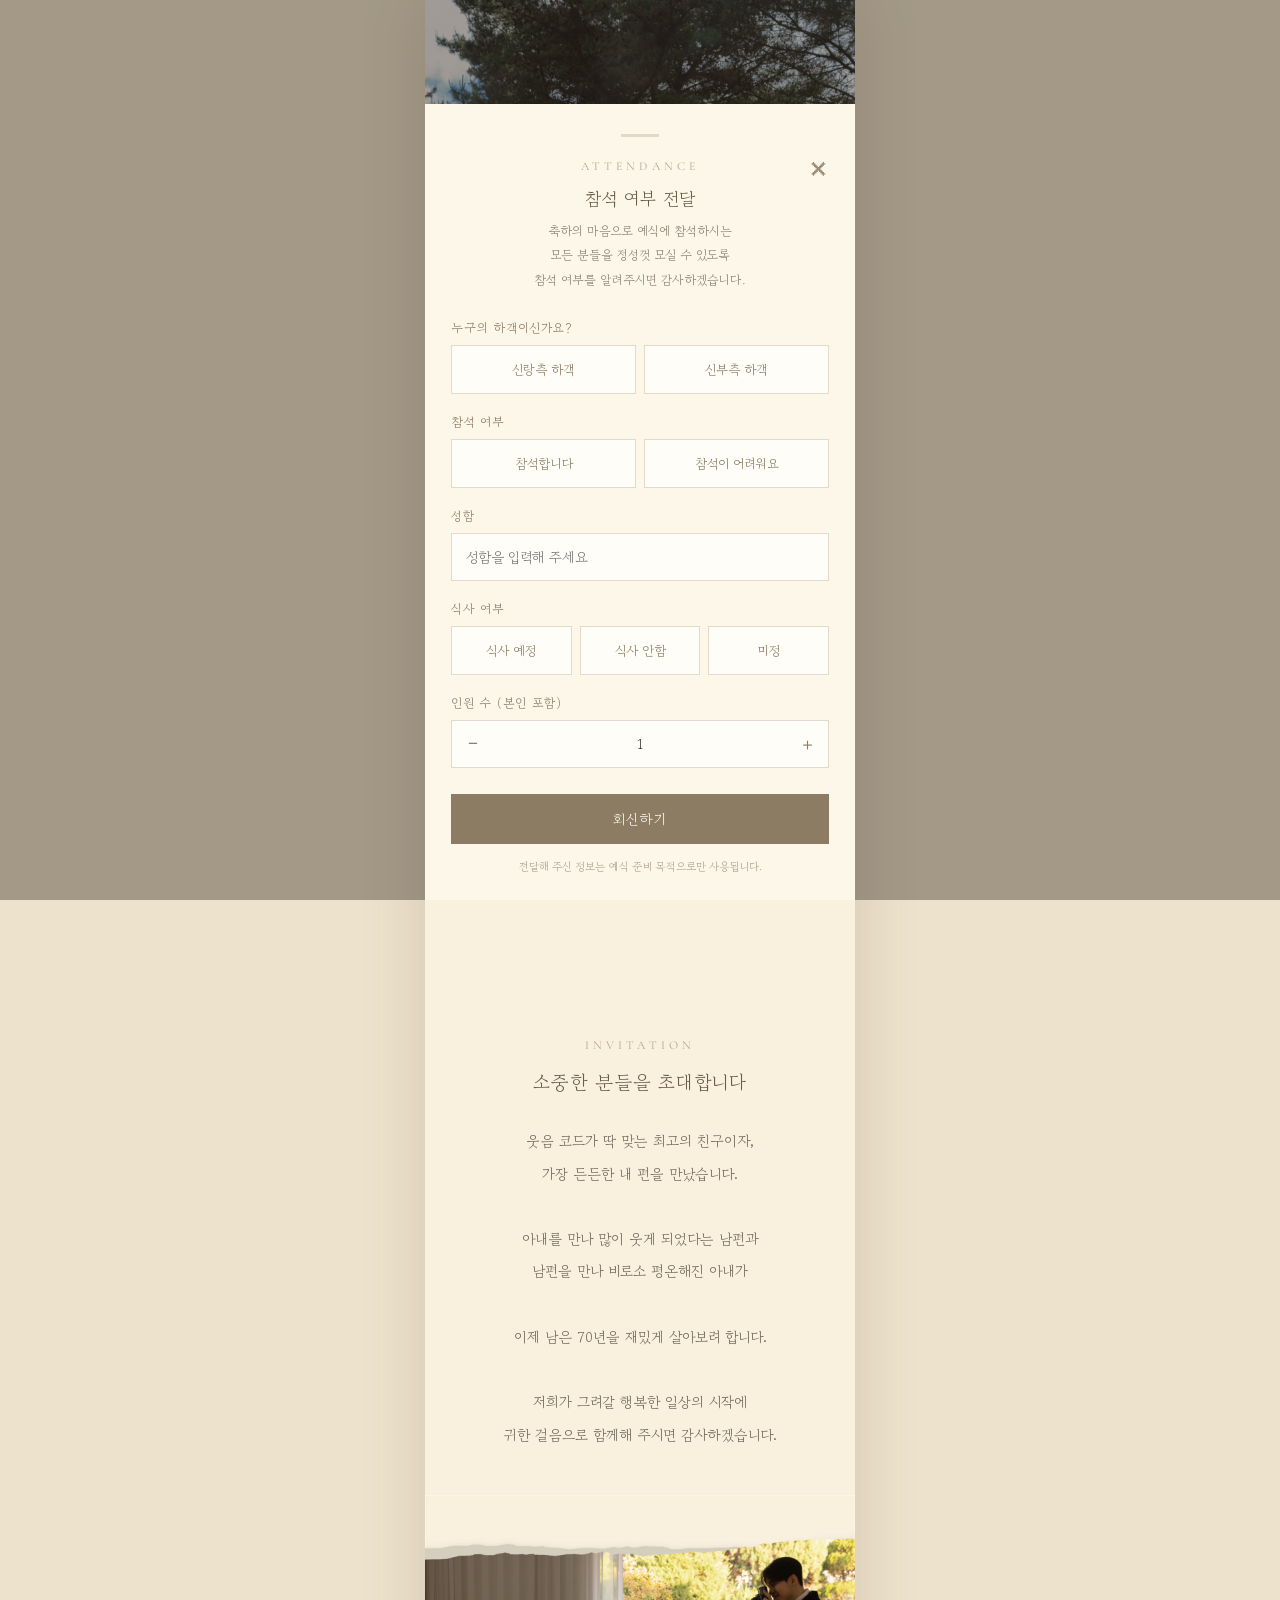
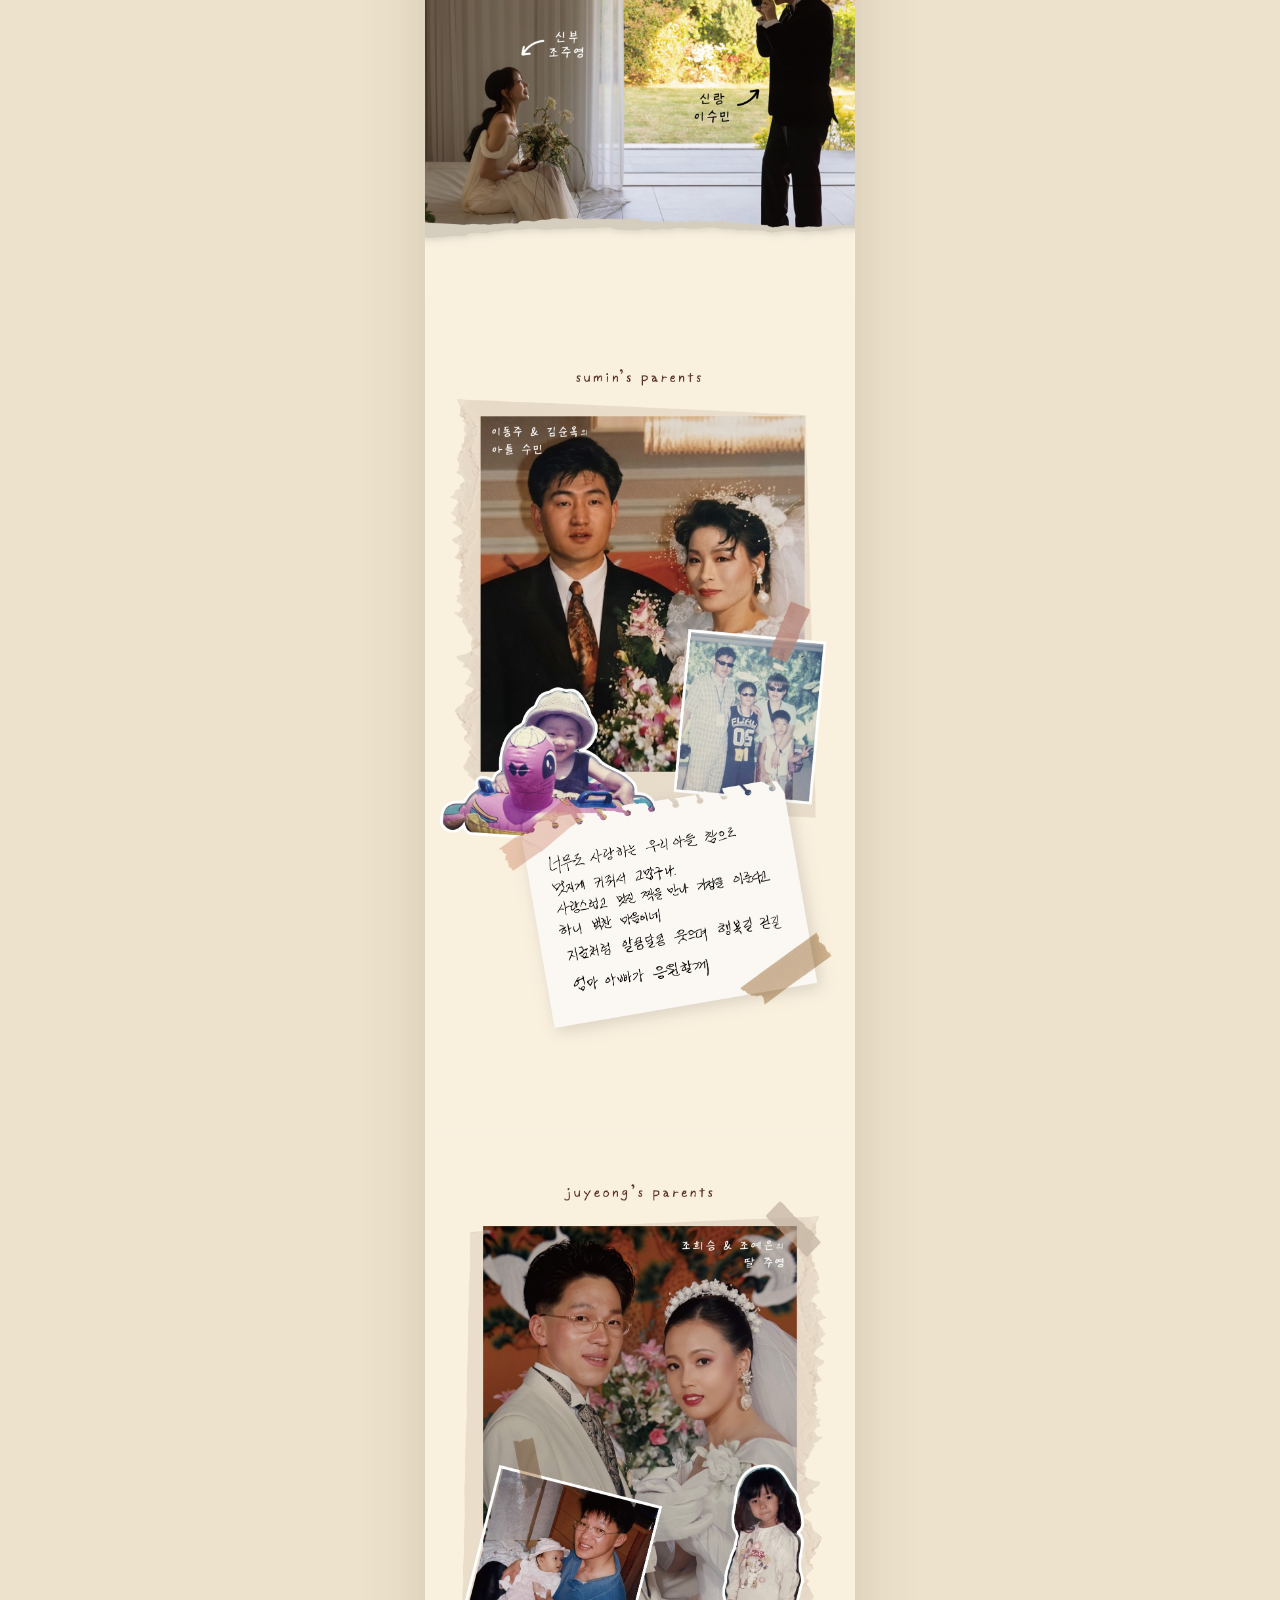
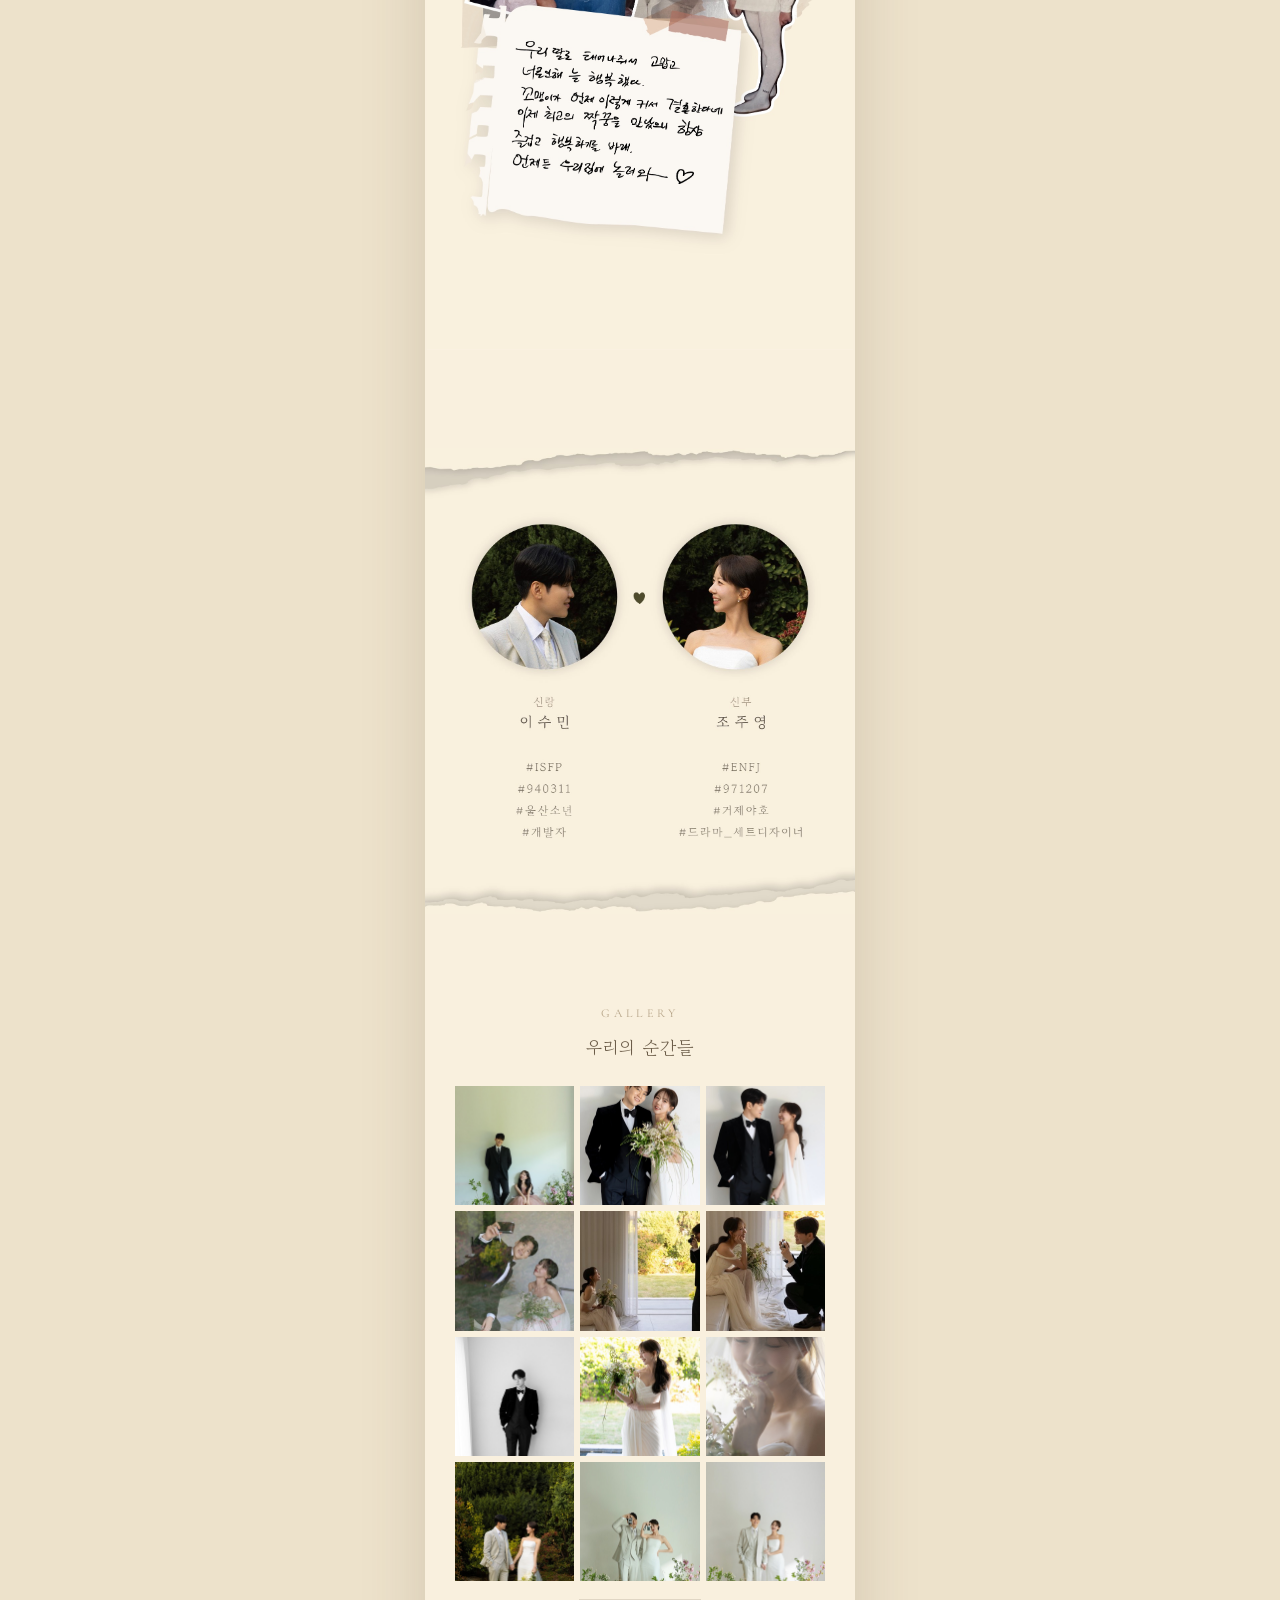
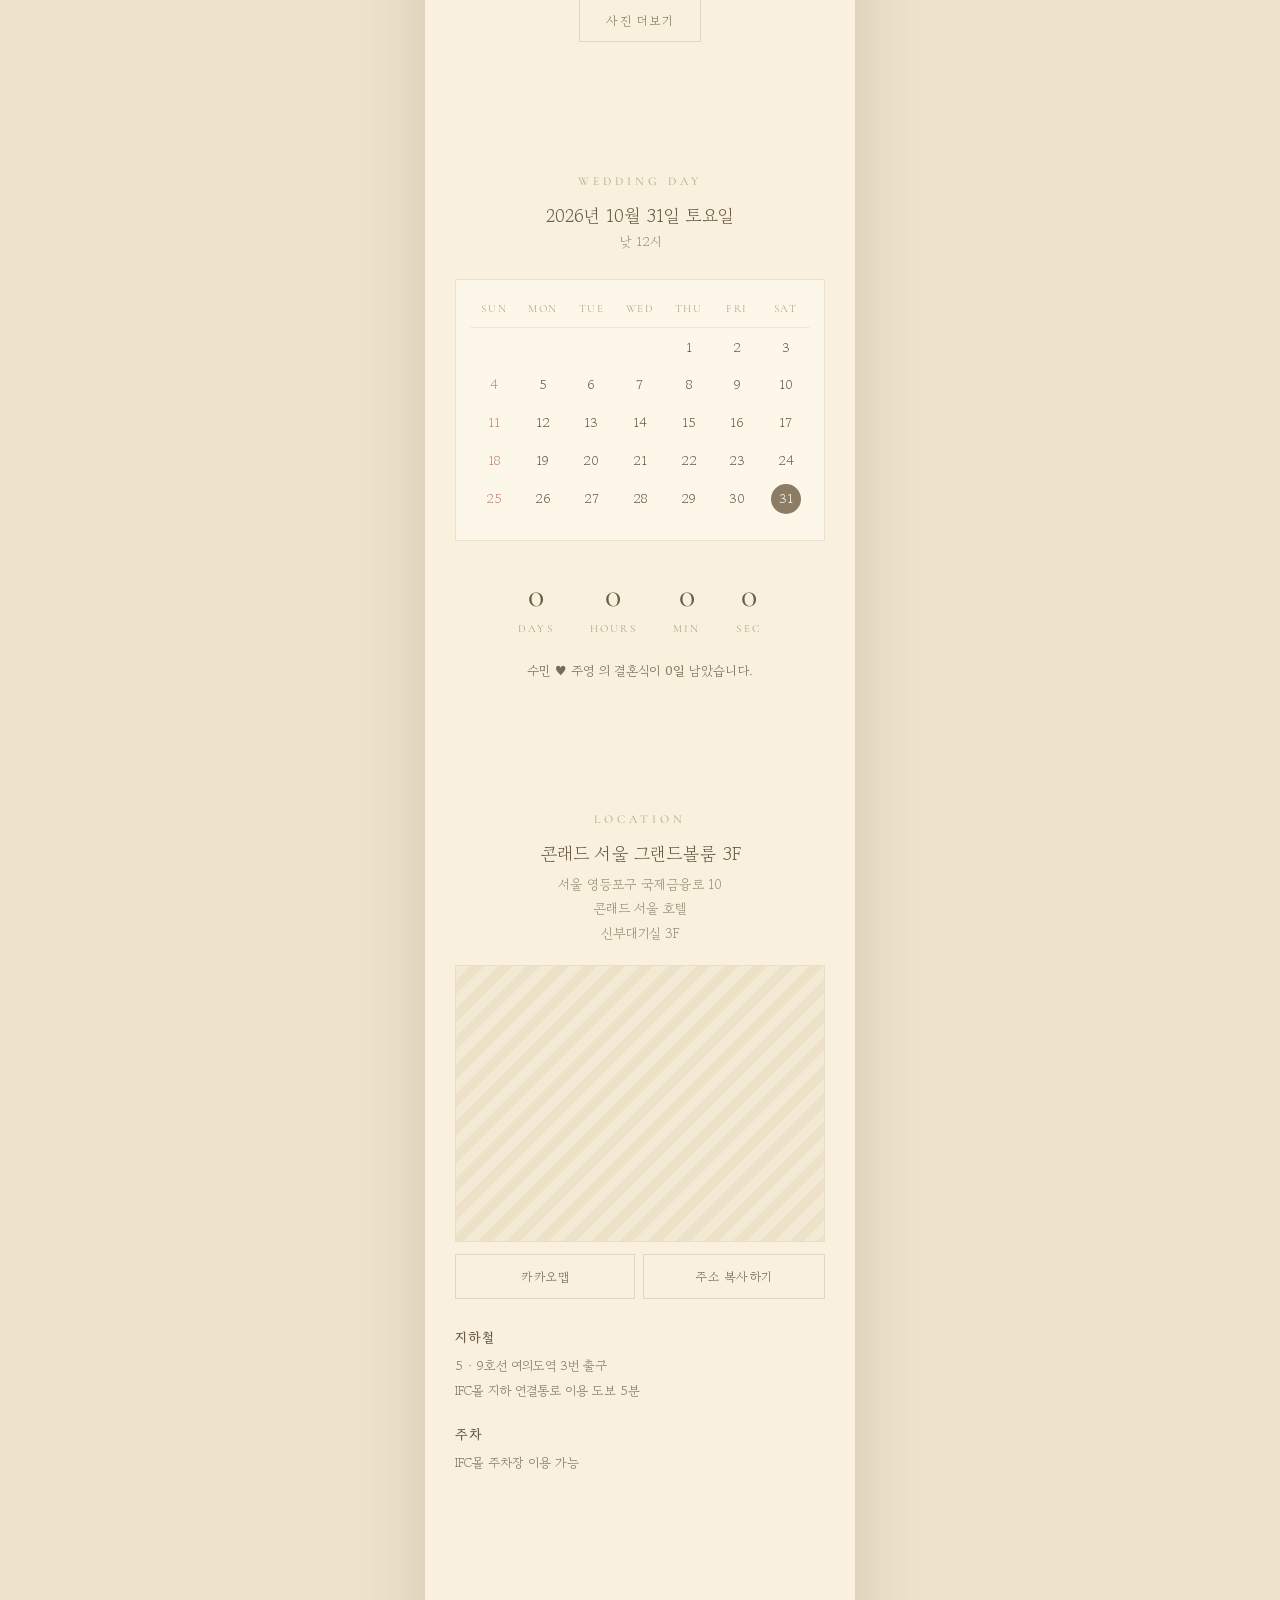
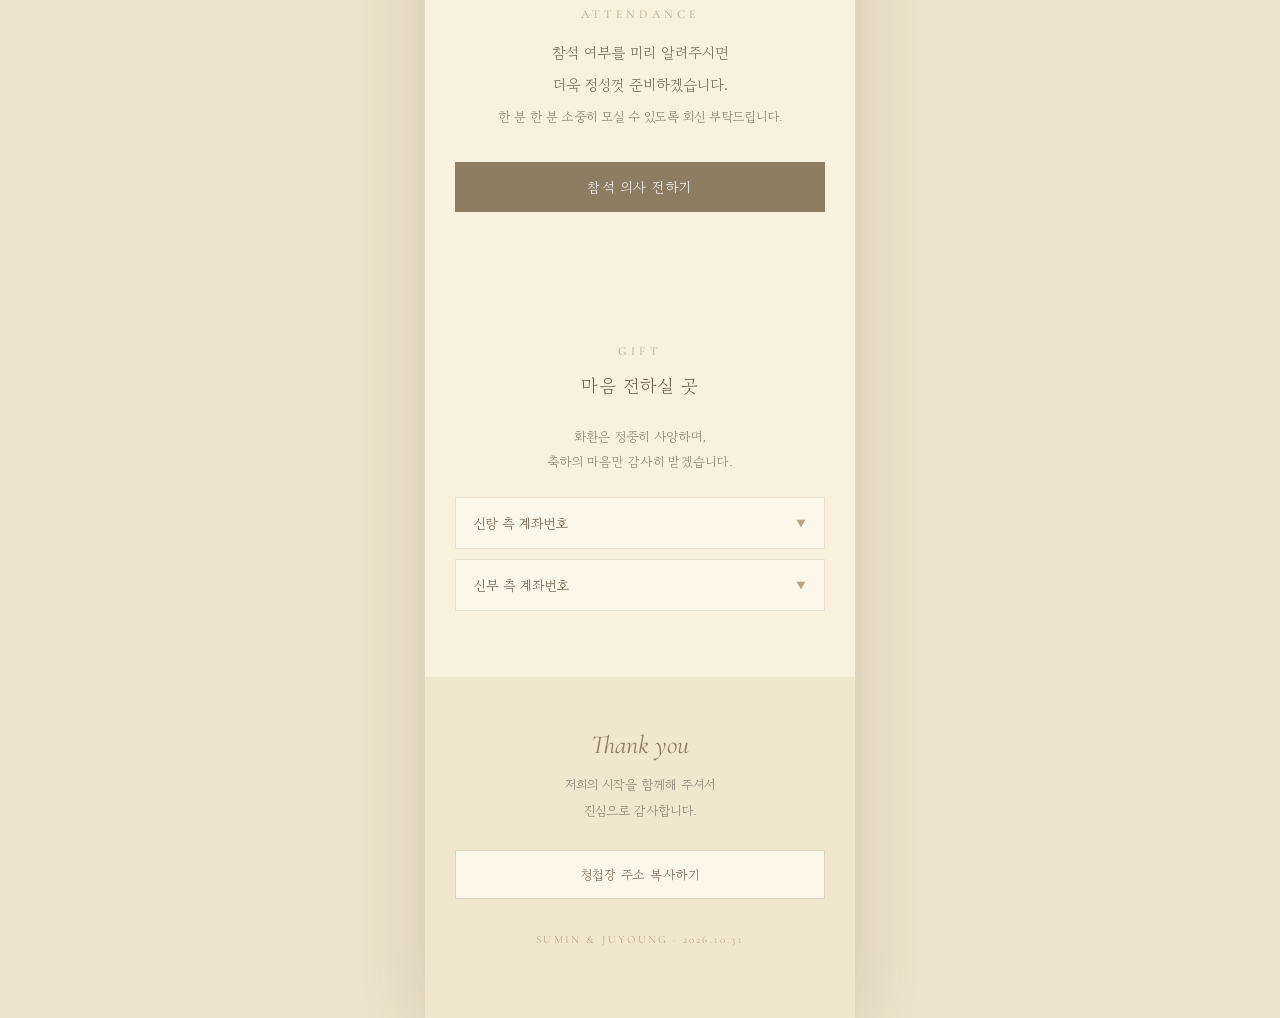
==== index.html @ d3f2e4cb "화환 사양 안내 추가 '마음 전하실 곳' 제목과 계좌 목록 사이에 배치. 축하를 어떻게 전할지 고민하는 지점에서 읽혀야 거절이 아니라 안내로 읽히고, 계좌를 보기 전에 눈에 들어온" ====
<!DOCTYPE html>
<html lang="ko">
<head>
<meta charset="UTF-8">
<meta name="viewport" content="width=device-width, initial-scale=1.0, maximum-scale=1.0, user-scalable=no">
<title>이수민 ♥ 조주영, 결혼합니다</title>

<!-- 카톡/SNS 공유 미리보기 (OG 태그) -->
<meta property="og:title" content="이수민 ♥ 조주영, 결혼합니다">
<meta property="og:description" content="2026년 10월 31일 토요일 낮 12시 · 콘래드 서울">
<meta property="og:image" content="https://sumniy.github.io/mobile-wedding-invitation/images/cover.jpg">
<meta property="og:url" content="https://sumniy.github.io/mobile-wedding-invitation/">
<meta property="og:type" content="website">

<link rel="preconnect" href="https://fonts.googleapis.com">
<link rel="preconnect" href="https://fonts.gstatic.com" crossorigin>
<link href="https://fonts.googleapis.com/css2?family=Gowun+Batang:wght@400;700&family=Cormorant+Garamond:ital,wght@0,300;0,400;1,300;1,400&family=Noto+Sans+KR:wght@300;400;500&display=swap" rel="stylesheet">

<style>
/* ============================================================
   웜 샌드 · 미니멀 세리프 톤 (디자인 시안 기준)
   ============================================================ */
:root {
  /* 배경 크림톤 — 첨부 이미지(#F9F0DE)와 동일 계열 */
  --page-bg: #EDE2CB;
  --bg: #F9F0DE;
  --bg-soft: #FDF7EA;
  --bg-deep: #F1E6CE;
  --text: #4A4139;
  --heading: #6B5C48;
  --body: #71675A;
  --muted: #9B8E79;
  --muted-2: #8C8172;
  --gold: #B6A488;
  --primary: #8C7C64;
  --primary-hover: #7A6C58;
  --on-primary: #FBF8F2;
  --btn-border: #E0D6C4;
  --input-border: #E4DACA;
  --box-border: #EAE1D1;
  --line: #E2D8C7;
  --line-soft: #EFE7D9;
  --divider: #DCD1BE;
  --sun: #C08A7A;
  --batang: 'Gowun Batang', serif;
  --latin: 'Cormorant Garamond', serif;
  --sans: 'Noto Sans KR', 'Apple SD Gothic Neo', sans-serif;
}
* { box-sizing: border-box; margin: 0; padding: 0; -webkit-tap-highlight-color: transparent; }
html { scroll-behavior: smooth; }
body {
  font-family: var(--batang);
  font-weight: 400;
  color: var(--text);
  background: var(--page-bg);
  -webkit-font-smoothing: antialiased;
  touch-action: manipulation; /* 더블탭 확대 방지 (탭 반응도 빨라짐) */
}
.wrap {
  max-width: 430px;
  margin: 0 auto;
  background: var(--bg);
  box-shadow: 0 0 60px rgba(90,74,54,.18);
  overflow-x: hidden;
}
.serif { font-family: var(--batang); }

/* 정보성 섹션 */
section { padding: 66px 30px; }
.sec-label {
  text-align: center; font-family: var(--latin);
  font-size: 12px; font-weight: 400; letter-spacing: .34em;
  color: var(--gold); text-transform: uppercase;
}
.sec-title {
  text-align: center; font-family: var(--batang);
  font-size: 18px; font-weight: 400; letter-spacing: .04em;
  color: var(--heading); margin: 14px 0 26px;
}

/* 이야기 흐름 구간 — 제목 없이 이어지는 부분 */
.story { padding: 0 30px; }
.story .block { padding: 52px 0; }
.divider { width: 44px; height: 1px; margin: 0 auto; background: var(--divider); }
.caption {
  text-align: center; font-size: 18px; color: var(--heading);
  letter-spacing: .04em; margin: 14px 0 26px;
}

/* 스크롤 페이드인 —
   기본은 '보이는 상태'로 두고, 화면 밖 요소만 JS가 .armed 로 숨긴다.
   이렇게 해야 스크립트 실행 전 첫 페인트에서 깜빡임(빈 화면 → 툭 등장)이 없다. */
.fade { transition: opacity .8s ease, transform .8s ease; }
/* 숨길 때는 전환 없이 즉시(안 그러면 1 → 0 으로 사라지는 게 보임), 나타날 때만 페이드 */
.fade.armed:not(.show) { opacity: 0; transform: translateY(14px); transition: none; }

/* 이미지 플레이스홀더 — 실제 사진으로 교체 시 <img>로 바꾸면 됨 */
.ph {
  background: repeating-linear-gradient(135deg, #F3EAD6 0 10px, #EDE1C7 10px 20px);
  border: 1px solid var(--line);
  display: flex; align-items: center; justify-content: center;
  color: var(--muted); font-family: ui-monospace, monospace;
  font-size: 11px; letter-spacing: .06em; width: 100%;
}

/* 공용 버튼 */
.btn {
  font-family: var(--batang); cursor: pointer; letter-spacing: .04em;
  border: 1px solid var(--btn-border); background: var(--bg-soft); color: #7A6C58;
  font-size: 12.5px; padding: 12px 0;
}
.btn:hover { background: #F1EADD; }
.btn-primary {
  font-family: var(--batang); cursor: pointer; letter-spacing: .08em;
  border: 0; background: var(--primary); color: var(--on-primary);
  font-size: 14px; padding: 15px 0;
}
.btn-primary:hover { background: var(--primary-hover); }

/* ── 커버 (표지 이미지) ─────────────── */
/* 첫 화면에는 표지만 보이도록 뷰포트 높이에 맞춤.
   이미지는 상단 고정·원본 비율 유지, 남는 아래 공간은 동일한 크림 배경이 채움 */
.cover {
  position: relative;
  padding: 0; font-size: 0; overflow: hidden;
  height: 100vh; height: 100svh;
  background: var(--bg);
}
.cover .cover-img { width: 100%; height: auto; }
/* 표지 전용 꽃잎 흩날림 캔버스 */
#petal-canvas {
  position: absolute; inset: 0;
  width: 100%; height: 100%;
  pointer-events: none;
}

/* ── Save the Date ─────────────────── */
/* 커버(100svh) 하단의 빈 크림 영역까지 끌어올려 찢김 라인 바로 아래에 배치.
   1.53 ≈ 표지 이미지에서 찢김 하단의 세로 위치(폭 대비 비율).
   position+z-index: 커버(positioned)와 겹치므로 위에 그려지도록 */
.std {
  position: relative; z-index: 1;
  text-align: center;
  margin-top: min(0px, calc(1.53 * min(100vw, 430px) + 2px - 100vh));
  margin-top: min(0px, calc(1.53 * min(100vw, 430px) + 2px - 100svh));
}
.std .std-date { margin: 14px 0 4px; font-size: 18px; color: var(--heading); }
.std .std-time { font-size: 13px; color: var(--muted); }
.std .std-detail { margin-top: 22px; font-size: 13.5px; line-height: 2; color: var(--muted-2); }

/* ── 초대 인사말 ─────────────────────── */
.invite { text-align: center; }
.invite-title {
  text-align: center; font-family: var(--batang);
  font-size: 19px; font-weight: 400; letter-spacing: .04em;
  color: var(--heading); margin: 16px 0 30px;
}
.invite-msg { font-size: 14.5px; line-height: 2.25; color: var(--body); text-wrap: pretty; }
/* 초대글과 부모님 편지 사이 신랑·신부 소개 사진 (찢긴 가장자리가 이미지에 포함, 풀블리드) */
.invite-photo { display: block; width: calc(100% + 60px); margin: 44px -30px 0; height: auto; }
/* 본문 폭보다 15% 크게 (양쪽 여백으로 살짝 확장, wrap 밖으로는 안 나감) */
.parents-img { display: block; width: 115%; max-width: none; margin-left: -7.5%; height: auto; }
.invite-photo + .parents-img { margin-top: 44px; }
.parents-img + .parents-img { margin-top: 24px; }

/* ── 신랑 & 신부 소개 ─────────────────
   디자인 시안 이미지 한 장(찢긴 종이 밴드·프로필 사진·이름·태그 포함)을
   풀블리드로 사용. 이미지 배경이 --bg(#F9F0DE)와 동일해 경계 없이 이어짐 */
.profile-band { display: block; width: calc(100% + 60px); margin: 46px -30px 40px; height: auto; }

/* ── 갤러리 ────────────────────────── */
.gallery-block { text-align: center; }
.gallery-grid { display: grid; grid-template-columns: repeat(3, 1fr); gap: 6px; }
.gallery-grid .ph { aspect-ratio: 1; cursor: pointer; font-size: 10px; }
.gallery-grid img {
  display: block; width: 100%; aspect-ratio: 1;
  object-fit: cover; cursor: pointer;
  object-position: center 22%; /* 세로 사진에서 얼굴이 있는 상단 위주로 크롭 */
}
.gallery-grid .hidden-item { display: none; }
.gallery-grid.expanded .hidden-item { display: block; }
.more-btn {
  margin-top: 18px; padding: 11px 26px;
  font-family: var(--batang); font-size: 12.5px; letter-spacing: .1em; color: #8C7C64;
  background: transparent; border: 1px solid var(--btn-border); cursor: pointer;
}
.more-btn:hover { background: #F1EADD; }

/* 라이트박스 */
#lightbox {
  display: none; position: fixed; inset: 0; z-index: 100;
  background: rgba(60,50,38,.94);
  align-items: center; justify-content: center;
  touch-action: none; /* 스와이프 중 배경 페이지 스크롤 방지 */
}
#lightbox.open { display: flex; }
#lightbox img { width: 100%; height: auto; max-height: 90vh; object-fit: contain; }
#lightbox .lb-close {
  position: absolute; top: 20px; right: 24px;
  color: #F6F1E8; font-size: 26px; background: none; border: none; cursor: pointer;
}
#lightbox .lb-nav {
  position: absolute; top: 50%; transform: translateY(-50%);
  background: none; border: none; cursor: pointer;
  color: #F6F1E8; font-size: 36px; line-height: 1;
  padding: 18px 12px; opacity: .85;
}
#lightbox .lb-prev { left: 2px; }
#lightbox .lb-next { right: 2px; }
#lightbox .lb-counter {
  position: absolute; bottom: 30px; left: 50%; transform: translateX(-50%);
  color: #F6F1E8; font-family: var(--latin); font-size: 14px; letter-spacing: .18em;
}

/* ── 캘린더 / D-day ────────────────── */
.calendar { text-align: center; }
.calendar .cal-date { margin: 14px 0 4px; font-size: 18px; color: var(--heading); }
.calendar .cal-time { font-size: 13px; color: var(--muted); }
.cal-box {
  margin-top: 28px; padding: 22px 14px;
  border: 1px solid var(--box-border); background: var(--bg-soft);
}
.cal-box table {
  width: 100%; border-collapse: collapse; table-layout: fixed; text-align: center;
}
.cal-box th {
  font-family: var(--latin); font-size: 11px; font-weight: 400;
  letter-spacing: .14em; color: var(--gold); padding-bottom: 12px;
  border-bottom: 1px solid var(--line-soft);
}
.cal-box td { font-size: 13px; height: 38px; vertical-align: middle; color: var(--heading); }
.cal-box td.sun { color: var(--sun); }
.cal-box tr:first-child td { padding-top: 10px; }
.cal-box td.dday span {
  display: inline-flex; align-items: center; justify-content: center;
  width: 30px; height: 30px; border-radius: 50%;
  background: var(--primary); color: var(--on-primary);
}
.countdown { display: flex; justify-content: center; gap: 36px; margin-top: 34px; }
.countdown .unit { text-align: center; }
.countdown .num { font-family: var(--latin); font-size: 34px; font-weight: 400; color: var(--heading); }
.countdown .lab {
  font-family: var(--latin); font-size: 11px; letter-spacing: .2em;
  color: var(--gold); margin-top: 6px;
}
.dday-msg { text-align: center; font-size: 13px; color: #7A6C58; letter-spacing: .02em; margin-top: 26px; }
.dday-msg b { color: var(--primary); font-weight: 700; }

/* ── 오시는 길 ─────────────────────── */
.location { text-align: center; }
.location .venue-name { margin: 14px 0 6px; font-size: 18px; color: var(--heading); }
.location .venue-addr { font-size: 13.5px; color: var(--muted); line-height: 1.8; }
#map {
  margin-top: 20px; width: 100%; aspect-ratio: 4/3;
  border: 1px solid #E7DECE; overflow: hidden;
  background: repeating-linear-gradient(135deg, #F3EAD6 0 10px, #EDE1C7 10px 20px);
}
.map-fallback {
  width: 100%; height: 100%;
  display: flex; align-items: center; justify-content: center;
  font-family: ui-monospace, monospace; font-size: 11px; color: var(--muted);
}
.map-links { display: flex; gap: 8px; margin-top: 12px; }
.map-links a { flex: 1; text-decoration: none; }
.map-links > button { flex: 1; }
.map-links .btn { width: 100%; display: block; background: var(--bg); }
.transport { margin-top: 28px; text-align: left; display: flex; flex-direction: column; gap: 20px; }
.transport .t-item h4 { font-size: 13.5px; font-weight: 700; color: var(--heading); letter-spacing: .06em; }
.transport .t-item p { margin-top: 7px; font-size: 13px; line-height: 1.9; color: #84796A; }

/* ── 참석 여부 (버튼 → 모달) ──────────── */
.attend { text-align: center; }
.attend .msg { font-size: 15px; line-height: 2.1; color: var(--body); margin: 16px 0 30px; }
.attend .msg .sub { font-size: 13px; color: var(--muted-2); }
.attend-open-btn { width: 100%; }

/* 참석 여부 모달 (바텀 시트) */
#attend-modal {
  display: none; position: fixed; inset: 0; z-index: 150;
  justify-content: center;
}
#attend-modal.open { display: flex; }
#attend-modal .veil {
  position: absolute; inset: 0; background: rgba(60,50,38,.42);
  animation: veil .25s ease both;
}
@keyframes veil { from { opacity: 0; } to { opacity: 1; } }
.modal-sheet {
  position: absolute; bottom: 0; width: 100%; max-width: 430px;
  max-height: 92vh; overflow-y: auto;
  background: var(--bg-soft);
  padding: 30px 26px calc(26px + env(safe-area-inset-bottom));
  animation: sheetUp .34s cubic-bezier(.22,.9,.3,1) both;
}
@keyframes sheetUp { from { transform: translateY(100%); } to { transform: none; } }
.sheet-handle { width: 38px; height: 3px; background: var(--line); margin: 0 auto 22px; }
.modal-head { position: relative; text-align: center; }
.modal-head .rsvp-label {
  font-family: var(--latin); font-size: 12px; letter-spacing: .34em; color: var(--gold);
}
.modal-head h3 {
  margin: 12px 0 8px; font-family: var(--batang);
  font-size: 18px; font-weight: 400; color: var(--heading);
}
.modal-close {
  position: absolute; top: -6px; right: -6px;
  background: none; border: none; font-size: 20px; color: var(--muted); cursor: pointer; padding: 6px;
}
.modal-sub { font-size: 12.5px; color: var(--muted-2); line-height: 1.95; text-align: center; margin-bottom: 26px; }

.field { margin-bottom: 18px; }
.field > label, .field > .f-label {
  display: block; font-size: 12.5px; color: #8C7C64;
  letter-spacing: .06em; margin-bottom: 8px;
}
input[type="text"], input[type="number"] {
  width: 100%; padding: 13px 14px; font-size: 14px;
  border: 1px solid var(--input-border); background: #FFFDF8;
  color: var(--text); outline: none; font-family: var(--batang); border-radius: 0;
}
input:focus { border-color: var(--primary); }
.options { display: flex; gap: 8px; }
.options input[type="radio"] { display: none; }
.options label {
  flex: 1; text-align: center; padding: 14px 0; font-size: 13px;
  border: 1px solid var(--input-border); background: #FFFDF8; color: #8C7C64;
  cursor: pointer; transition: all .15s;
}
.options input[type="radio"]:checked + label {
  border-color: var(--primary); background: var(--primary); color: var(--on-primary);
}
.stepper { display: flex; align-items: center; border: 1px solid var(--input-border); background: #FFFDF8; }
.stepper button {
  width: 42px; height: 46px; border: 0; background: transparent;
  color: #8C7C64; font-size: 17px; cursor: pointer;
}
.stepper input {
  flex: 1; text-align: center; border: 0; background: transparent; padding: 0;
  -moz-appearance: textfield; appearance: textfield;
}
.stepper input::-webkit-outer-spin-button, .stepper input::-webkit-inner-spin-button {
  -webkit-appearance: none; margin: 0;
}
#rsvp-submit { width: 100%; margin-top: 8px; }
#rsvp-submit:disabled { opacity: .7; }
.spinner {
  display: inline-block; width: 14px; height: 14px;
  border: 2px solid rgba(251,248,242,.35); border-top-color: #FBF8F2;
  border-radius: 50%; vertical-align: -2px; margin-right: 8px;
  animation: spin .7s linear infinite;
}
@keyframes spin { to { transform: rotate(360deg); } }
.rsvp-privacy { margin-top: 14px; text-align: center; font-size: 11px; color: #B0A491; }
#rsvp-done { display: none; text-align: center; padding: 24px 0 10px; }
#rsvp-done .thanks { font-family: var(--latin); font-size: 28px; font-style: italic; color: #8C7C64; }
#rsvp-done p { margin-top: 14px; font-size: 14px; line-height: 2; color: var(--body); }
#rsvp-done .btn-primary { width: 100%; margin-top: 26px; }

/* ── 마음 전하실 곳 ────────────────── */
.accounts { text-align: center; }
/* 화환 사양 안내 — 계좌 목록보다 시선이 덜 가도록 톤을 낮춘 안내체 */
.gift-note {
  margin-top: 22px; font-size: 13px; line-height: 1.95;
  letter-spacing: .02em; color: var(--muted-2);
}
.acc-list { margin-top: 22px; display: flex; flex-direction: column; gap: 10px; }
.acc-group { border: 1px solid var(--box-border); background: var(--bg-soft); }
.accounts summary {
  padding: 15px 18px; font-size: 13.5px; color: var(--heading); cursor: pointer; list-style: none;
  display: flex; justify-content: space-between; align-items: center;
}
.accounts summary::-webkit-details-marker { display: none; }
.accounts summary::after { content: '▼'; color: var(--gold); font-size: 11px; }
.accounts details[open] summary::after { content: '▲'; }
.acc-rows { padding: 0 18px 16px; display: flex; flex-direction: column; gap: 12px; }
.acc-row {
  display: flex; justify-content: space-between; align-items: center; gap: 10px;
  border-top: 1px solid #F0E9DB; padding-top: 12px;
}
.acc-row .info { text-align: left; }
.acc-row .info .who { font-size: 11.5px; color: #A2957F; letter-spacing: .04em; }
.acc-row .info .num { margin-top: 3px; font-size: 13px; color: var(--heading); }
/* 계좌번호 대신 안내 문구가 오는 행 — 번호와 헷갈리지 않게 톤을 낮춤 */
.acc-row .info .num.note { font-size: 12.5px; color: var(--muted-2); }
.acc-row button {
  flex: none; padding: 7px 12px; font-size: 11.5px; color: #8C7C64; font-family: var(--batang);
  background: var(--bg); border: 1px solid var(--btn-border); cursor: pointer;
}

/* ── 푸터 ─────────────────────────── */
footer { padding: 52px 30px 72px; text-align: center; background: var(--bg-deep); }
footer .thanks-script { font-family: var(--latin); font-size: 26px; font-style: italic; color: #8C7C64; }
footer .thanks-msg { margin-top: 12px; font-size: 13px; line-height: 2; color: var(--muted-2); }
.share-btns { margin-top: 26px; display: flex; flex-direction: column; gap: 8px; }
.share-btns button {
  padding: 14px 0; font-family: var(--batang); font-size: 13px; letter-spacing: .04em;
  cursor: pointer;
}
.share-btns .link-share { border: 1px solid var(--divider); background: var(--bg-soft); color: #7A6C58; }
footer .foot-sign {
  margin-top: 34px; font-family: var(--latin); font-size: 11px;
  letter-spacing: .2em; color: var(--gold);
}

/* 토스트 */
#toast {
  position: fixed; bottom: 40px; left: 50%; transform: translateX(-50%) translateY(14px);
  background: rgba(74,65,57,.92); color: #F6F1E8;
  font-size: 12.5px; letter-spacing: .04em;
  padding: 11px 20px;
  opacity: 0; transition: all .25s; pointer-events: none; z-index: 200;
}
#toast.on { opacity: 1; transform: translateX(-50%); }
</style>
</head>
<body>
<div class="wrap">

  <!-- ═══ 커버 (표지 이미지) ═══ -->
  <section class="cover">
    <img class="cover-img" src="images/cover.jpg" alt="YOU'RE INVITED TO Our wedding — 2026.10.31 SAT 12:00 PM · CONRAD SEOUL, GRAND BALLROOM">
    <canvas id="petal-canvas" aria-hidden="true"></canvas>
  </section>

  <!-- ═══ Save the Date ═══ -->
  <section class="std">
    <!-- data-reveal="scroll": 첫 화면(커버)에 걸쳐 있어, 위치와 무관하게 스크롤 시작 시 노출 -->
    <div class="fade" data-reveal="scroll">
      <p class="sec-label">Save the Date</p>
      <p class="std-date">2026년 10월 31일 토요일</p>
      <p class="std-time">낮 12시</p>
      <div class="std-detail">
        콘래드 서울 그랜드볼룸 3F<br>
        신부대기실 3F<br>
        (서울 영등포구 국제금융로 10 콘래드 서울 호텔)
      </div>
    </div>
  </section>

  <!-- ═══════════════════════════════════════════
       이야기 흐름 구간 — 인사말부터 편지까지
       제목 없이 얇은 디바이더로만 이어집니다
       ═══════════════════════════════════════════ -->
  <div class="story">

    <!-- 초대 인사말 -->
    <div class="block invite fade" style="padding-top: 66px;">
      <p class="sec-label">Invitation</p>
      <h2 class="invite-title">소중한 분들을 초대합니다</h2>
      <p class="invite-msg">
        웃음 코드가 딱 맞는 최고의 친구이자,<br>
        가장 든든한 내 편을 만났습니다.<br><br>
        아내를 만나 많이 웃게 되었다는 남편과<br>
        남편을 만나 비로소 평온해진 아내가<br><br>
        이제 남은 70년을 재밌게 살아보려 합니다.<br><br>
        저희가 그려갈 행복한 일상의 시작에<br>
        귀한 걸음으로 함께해 주시면 감사하겠습니다.
      </p>
      <img class="invite-photo" src="images/invite-photo.jpg" loading="lazy" alt="신랑 이수민이 신부 조주영의 사진을 찍어주는 모습">
      <img class="parents-img" src="images/parents-groom.jpg" loading="lazy" alt="이동주 · 김순옥의 아들 수민 — 신랑 부모님의 손글씨 편지">
      <img class="parents-img" src="images/parents-bride.jpg" loading="lazy" alt="조희승 · 조예은의 딸 주영 — 신부 부모님의 손글씨 편지">
    </div>

    <!-- 신랑 & 신부 소개 (디자인 시안 이미지 — 찢긴 종이 밴드 포함) -->
    <img class="profile-band fade" src="images/profile-band.jpg" loading="lazy"
         alt="신랑 이수민 — #ISFP #940311 #울산소년 #개발자 · 신부 조주영 — #ENFJ #971207 #거제야호 #드라마_세트디자이너">

    <!-- 갤러리 -->
    <div class="block gallery-block fade" style="padding-bottom: 66px;">
      <p class="sec-label">Gallery</p>
      <p class="caption">우리의 순간들</p>
      <div class="gallery-grid" id="gallery">
        <!-- 이 목록은 ./update-gallery.sh 가 images/full/ 폴더 기준으로 자동 생성합니다.
             사진 추가/삭제/순서 변경은 images/full/ 에서 파일을 관리한 뒤 스크립트를 실행하세요.
             (파일명 오름차순 정렬, 처음 12장 노출, 이후 '사진 더보기') -->
        <!-- GALLERY:START -->
        <img src="images/gallery-01.jpg" data-full="images/full/gallery-01.jpg" loading="lazy" alt="웨딩 사진 1" onclick="openLightbox(this)">
        <img src="images/gallery-02.jpg" data-full="images/full/gallery-02.jpg" loading="lazy" alt="웨딩 사진 2" onclick="openLightbox(this)">
        <img src="images/gallery-03.jpg" data-full="images/full/gallery-03.jpg" loading="lazy" alt="웨딩 사진 3" onclick="openLightbox(this)">
        <img src="images/gallery-04.jpg" data-full="images/full/gallery-04.jpg" loading="lazy" alt="웨딩 사진 4" onclick="openLightbox(this)">
        <img src="images/gallery-05.jpg" data-full="images/full/gallery-05.jpg" loading="lazy" alt="웨딩 사진 5" onclick="openLightbox(this)">
        <img src="images/gallery-06.jpg" data-full="images/full/gallery-06.jpg" loading="lazy" alt="웨딩 사진 6" onclick="openLightbox(this)">
        <img src="images/gallery-07.jpg" data-full="images/full/gallery-07.jpg" loading="lazy" alt="웨딩 사진 7" onclick="openLightbox(this)">
        <img src="images/gallery-08.jpg" data-full="images/full/gallery-08.jpg" loading="lazy" alt="웨딩 사진 8" onclick="openLightbox(this)">
        <img src="images/gallery-09.jpg" data-full="images/full/gallery-09.jpg" loading="lazy" alt="웨딩 사진 9" onclick="openLightbox(this)">
        <img src="images/gallery-10.jpg" data-full="images/full/gallery-10.jpg" loading="lazy" alt="웨딩 사진 10" onclick="openLightbox(this)">
        <img src="images/gallery-11.jpg" data-full="images/full/gallery-11.jpg" loading="lazy" alt="웨딩 사진 11" onclick="openLightbox(this)">
        <img src="images/gallery-12.jpg" data-full="images/full/gallery-12.jpg" loading="lazy" alt="웨딩 사진 12" onclick="openLightbox(this)">
        <img class="hidden-item" src="images/gallery-13.jpg" data-full="images/full/gallery-13.jpg" loading="lazy" alt="웨딩 사진 13" onclick="openLightbox(this)">
        <img class="hidden-item" src="images/gallery-14.jpg" data-full="images/full/gallery-14.jpg" loading="lazy" alt="웨딩 사진 14" onclick="openLightbox(this)">
        <img class="hidden-item" src="images/gallery-15.jpg" data-full="images/full/gallery-15.jpg" loading="lazy" alt="웨딩 사진 15" onclick="openLightbox(this)">
        <img class="hidden-item" src="images/gallery-16.jpg" data-full="images/full/gallery-16.jpg" loading="lazy" alt="웨딩 사진 16" onclick="openLightbox(this)">
        <img class="hidden-item" src="images/gallery-17.jpg" data-full="images/full/gallery-17.jpg" loading="lazy" alt="웨딩 사진 17" onclick="openLightbox(this)">
        <img class="hidden-item" src="images/gallery-18.jpg" data-full="images/full/gallery-18.jpg" loading="lazy" alt="웨딩 사진 18" onclick="openLightbox(this)">
        <img class="hidden-item" src="images/gallery-19.jpg" data-full="images/full/gallery-19.jpg" loading="lazy" alt="웨딩 사진 19" onclick="openLightbox(this)">
        <img class="hidden-item" src="images/gallery-20.jpg" data-full="images/full/gallery-20.jpg" loading="lazy" alt="웨딩 사진 20" onclick="openLightbox(this)">
        <img class="hidden-item" src="images/gallery-21.jpg" data-full="images/full/gallery-21.jpg" loading="lazy" alt="웨딩 사진 21" onclick="openLightbox(this)">
        <img class="hidden-item" src="images/gallery-22.jpg" data-full="images/full/gallery-22.jpg" loading="lazy" alt="웨딩 사진 22" onclick="openLightbox(this)">
        <img class="hidden-item" src="images/gallery-23.jpg" data-full="images/full/gallery-23.jpg" loading="lazy" alt="웨딩 사진 23" onclick="openLightbox(this)">
        <img class="hidden-item" src="images/gallery-24.jpg" data-full="images/full/gallery-24.jpg" loading="lazy" alt="웨딩 사진 24" onclick="openLightbox(this)">
        <img class="hidden-item" src="images/gallery-25.jpg" data-full="images/full/gallery-25.jpg" loading="lazy" alt="웨딩 사진 25" onclick="openLightbox(this)">
        <img class="hidden-item" src="images/gallery-26.jpg" data-full="images/full/gallery-26.jpg" loading="lazy" alt="웨딩 사진 26" onclick="openLightbox(this)">
        <img class="hidden-item" src="images/gallery-27.jpg" data-full="images/full/gallery-27.jpg" loading="lazy" alt="웨딩 사진 27" onclick="openLightbox(this)">
        <img class="hidden-item" src="images/gallery-28.jpg" data-full="images/full/gallery-28.jpg" loading="lazy" alt="웨딩 사진 28" onclick="openLightbox(this)">
        <img class="hidden-item" src="images/gallery-29.jpg" data-full="images/full/gallery-29.jpg" loading="lazy" alt="웨딩 사진 29" onclick="openLightbox(this)">
        <img class="hidden-item" src="images/gallery-30.jpg" data-full="images/full/gallery-30.jpg" loading="lazy" alt="웨딩 사진 30" onclick="openLightbox(this)">
        <img class="hidden-item" src="images/gallery-31.jpg" data-full="images/full/gallery-31.jpg" loading="lazy" alt="웨딩 사진 31" onclick="openLightbox(this)">
        <img class="hidden-item" src="images/gallery-32.jpg" data-full="images/full/gallery-32.jpg" loading="lazy" alt="웨딩 사진 32" onclick="openLightbox(this)">
        <img class="hidden-item" src="images/gallery-33.jpg" data-full="images/full/gallery-33.jpg" loading="lazy" alt="웨딩 사진 33" onclick="openLightbox(this)">
        <img class="hidden-item" src="images/gallery-34.jpg" data-full="images/full/gallery-34.jpg" loading="lazy" alt="웨딩 사진 34" onclick="openLightbox(this)">
        <img class="hidden-item" src="images/gallery-35.jpg" data-full="images/full/gallery-35.jpg" loading="lazy" alt="웨딩 사진 35" onclick="openLightbox(this)">
        <img class="hidden-item" src="images/gallery-36.jpg" data-full="images/full/gallery-36.jpg" loading="lazy" alt="웨딩 사진 36" onclick="openLightbox(this)">
        <img class="hidden-item" src="images/gallery-37.jpg" data-full="images/full/gallery-37.jpg" loading="lazy" alt="웨딩 사진 37" onclick="openLightbox(this)">
        <img class="hidden-item" src="images/gallery-38.jpg" data-full="images/full/gallery-38.jpg" loading="lazy" alt="웨딩 사진 38" onclick="openLightbox(this)">
        <img class="hidden-item" src="images/gallery-39.jpg" data-full="images/full/gallery-39.jpg" loading="lazy" alt="웨딩 사진 39" onclick="openLightbox(this)">
        <!-- GALLERY:END -->
      </div>
      <button class="more-btn" id="more-btn" onclick="toggleGallery()" hidden>사진 더보기</button>
    </div>

  </div>
  <!-- ═══ 이야기 흐름 구간 끝 ═══ -->

  <!-- 라이트박스 -->
  <div id="lightbox" onclick="closeLightbox()">
    <button class="lb-close">✕</button>
    <button class="lb-nav lb-prev" onclick="event.stopPropagation(); lbStep(-1)" aria-label="이전 사진">‹</button>
    <img id="lb-img" src="" alt="사진 확대 보기" onclick="event.stopPropagation()">
    <button class="lb-nav lb-next" onclick="event.stopPropagation(); lbStep(1)" aria-label="다음 사진">›</button>
    <div class="lb-counter" id="lb-counter"></div>
  </div>

  <!-- ═══ 캘린더 / D-day ═══ -->
  <section class="calendar">
    <div class="fade">
      <p class="sec-label">Wedding Day</p>
      <p class="cal-date">2026년 10월 31일 토요일</p>
      <p class="cal-time">낮 12시</p>
      <div class="cal-box">
        <table>
          <tr><th>SUN</th><th>MON</th><th>TUE</th><th>WED</th><th>THU</th><th>FRI</th><th>SAT</th></tr>
          <tr><td class="sun"></td><td></td><td></td><td></td><td>1</td><td>2</td><td>3</td></tr>
          <tr><td class="sun">4</td><td>5</td><td>6</td><td>7</td><td>8</td><td>9</td><td>10</td></tr>
          <tr><td class="sun">11</td><td>12</td><td>13</td><td>14</td><td>15</td><td>16</td><td>17</td></tr>
          <tr><td class="sun">18</td><td>19</td><td>20</td><td>21</td><td>22</td><td>23</td><td>24</td></tr>
          <tr><td class="sun">25</td><td>26</td><td>27</td><td>28</td><td>29</td><td>30</td><td class="dday"><span>31</span></td></tr>
        </table>
      </div>
      <div class="countdown" id="countdown">
        <div class="unit"><div class="num" id="cd-d">0</div><div class="lab">DAYS</div></div>
        <div class="unit"><div class="num" id="cd-h">0</div><div class="lab">HOURS</div></div>
        <div class="unit"><div class="num" id="cd-m">0</div><div class="lab">MIN</div></div>
        <div class="unit"><div class="num" id="cd-s">0</div><div class="lab">SEC</div></div>
      </div>
      <p class="dday-msg">수민 ♥ 주영 의 결혼식이 <b id="dday-count">0일</b> 남았습니다.</p>
    </div>
  </section>

  <!-- ═══ 오시는 길 ═══ -->
  <section class="location">
    <div class="fade">
      <p class="sec-label">Location</p>
      <p class="venue-name">콘래드 서울 그랜드볼룸 3F</p>
      <p class="venue-addr">서울 영등포구 국제금융로 10<br>콘래드 서울 호텔<br>신부대기실 3F</p>
      <!-- 카카오맵 (JS 키 등록 시 실제 지도 표시) -->
      <div id="map"></div>
      <div class="map-links">
        <a href="javascript:void(0)" onclick="openKakaoMap()"><span class="btn">카카오맵</span></a>
        <button class="btn" onclick="copyText('서울 영등포구 국제금융로 10 콘래드 서울 호텔', '주소가 복사되었습니다')">주소 복사하기</button>
      </div>
      <div class="transport">
        <div class="t-item">
          <h4>지하철</h4>
          <p>5 · 9호선 여의도역 3번 출구<br>IFC몰 지하 연결통로 이용 도보 5분</p>
        </div>
        <div class="t-item">
          <h4>주차</h4>
          <p>IFC몰 주차장 이용 가능</p>
        </div>
      </div>
    </div>
  </section>

  <!-- ═══ 참석 여부 — 버튼만 노출, 폼은 모달 ═══ -->
  <section class="attend">
    <div class="fade">
      <p class="sec-label">Attendance</p>
      <p class="msg">
        참석 여부를 미리 알려주시면<br>더욱 정성껏 준비하겠습니다.
        <br><span class="sub">한 분 한 분 소중히 모실 수 있도록 회신 부탁드립니다.</span>
      </p>
      <button class="btn-primary attend-open-btn" onclick="openAttend()">참석 의사 전하기</button>
    </div>
  </section>

  <!-- ═══ 마음 전하실 곳 ═══ -->
  <section class="accounts">
    <div class="fade">
      <p class="sec-label">Gift</p>
      <h2 class="sec-title">마음 전하실 곳</h2>

      <!-- 화환 사양 안내 — 축하 표현을 고민하는 지점에서 읽히도록 계좌 목록 '앞'에 둔다.
           거절로만 읽히지 않게 '마음은 받는다'는 문장을 함께 붙였다. -->
      <p class="gift-note">화환은 정중히 사양하며,<br>축하의 마음만 감사히 받겠습니다.</p>

      <div class="acc-list">
        <details class="acc-group">
          <summary>신랑 측 계좌번호</summary>
          <div class="acc-rows">
            <div class="acc-row">
              <div class="info"><div class="who">신랑 이수민</div><div class="num">카카오뱅크 3333-18-3472891</div></div>
              <button onclick="copyText('카카오뱅크 3333-18-3472891', '계좌번호가 복사되었습니다')">복사</button>
            </div>
            <div class="acc-row">
              <div class="info"><div class="who">아버지 이동주</div><div class="num">신한은행 110-056-263510</div></div>
              <button onclick="copyText('신한은행 110-056-263510', '계좌번호가 복사되었습니다')">복사</button>
            </div>
            <div class="acc-row">
              <div class="info"><div class="who">어머니 김순옥</div><div class="num">신한은행 110-056-573556</div></div>
              <button onclick="copyText('신한은행 110-056-573556', '계좌번호가 복사되었습니다')">복사</button>
            </div>
          </div>
        </details>

        <details class="acc-group">
          <summary>신부 측 계좌번호</summary>
          <div class="acc-rows">
            <div class="acc-row">
              <div class="info"><div class="who">신부 조주영</div><div class="num">우리은행 1002-565-543262</div></div>
              <button onclick="copyText('우리은행 1002-565-543262', '계좌번호가 복사되었습니다')">복사</button>
            </div>
            <!-- 혼주 계좌는 따로 두지 않고 신부 계좌로 모읍니다.
                 혼주 측 하객이 이름을 찾다가 보낼 곳이 없다고 오해하지 않도록 행은 남겨 둡니다. -->
            <div class="acc-row">
              <div class="info"><div class="who">아버지 조희승 · 어머니 조예은</div><div class="num note">신부 조주영 계좌로 함께 받습니다</div></div>
              <button onclick="copyText('우리은행 1002-565-543262', '신부 조주영 계좌번호가 복사되었습니다')">복사</button>
            </div>
          </div>
        </details>
      </div>
    </div>
  </section>

  <!-- ═══ 푸터 ═══ -->
  <footer>
    <p class="thanks-script">Thank you</p>
    <p class="thanks-msg">저희의 시작을 함께해 주셔서<br>진심으로 감사합니다.</p>
    <div class="share-btns">
      <button class="link-share" onclick="copyText(location.href, '청첩장 주소가 복사되었습니다')">청첩장 주소 복사하기</button>
    </div>
    <p class="foot-sign">SUMIN &amp; JUYOUNG · 2026.10.31</p>
  </footer>

</div>

<!-- ═══ 참석 여부 모달 (바텀 시트) ═══ -->
<div id="attend-modal">
  <div class="veil" onclick="closeAttend()"></div>
  <div class="modal-sheet">
    <div class="sheet-handle"></div>
    <div class="modal-head">
      <p class="rsvp-label">ATTENDANCE</p>
      <h3>참석 여부 전달</h3>
      <button class="modal-close" onclick="closeAttend()">✕</button>
    </div>
    <p class="modal-sub">축하의 마음으로 예식에 참석하시는<br>모든 분들을 정성껏 모실 수 있도록<br>참석 여부를 알려주시면 감사하겠습니다.</p>

    <form id="rsvp-form">
      <div class="field">
        <span class="f-label">누구의 하객이신가요?</span>
        <div class="options">
          <input type="radio" name="side" value="신랑측" id="side-groom" required>
          <label for="side-groom">신랑측 하객</label>
          <input type="radio" name="side" value="신부측" id="side-bride">
          <label for="side-bride">신부측 하객</label>
        </div>
      </div>
      <div class="field">
        <span class="f-label">참석 여부</span>
        <div class="options">
          <input type="radio" name="attendance" value="참석" id="att-yes" required>
          <label for="att-yes">참석합니다</label>
          <input type="radio" name="attendance" value="불참" id="att-no">
          <label for="att-no">참석이 어려워요</label>
        </div>
      </div>
      <div class="field">
        <label for="name">성함</label>
        <input type="text" id="name" name="name" placeholder="성함을 입력해 주세요" required>
      </div>
      <div class="field">
        <span class="f-label">식사 여부</span>
        <div class="options">
          <input type="radio" name="meal" value="예정" id="meal-yes" required>
          <label for="meal-yes">식사 예정</label>
          <input type="radio" name="meal" value="안함" id="meal-no">
          <label for="meal-no">식사 안함</label>
          <input type="radio" name="meal" value="미정" id="meal-tbd">
          <label for="meal-tbd">미정</label>
        </div>
      </div>
      <div class="field">
        <label for="count">인원 수 (본인 포함)</label>
        <div class="stepper">
          <button type="button" onclick="stepCount(-1)" aria-label="인원 줄이기">−</button>
          <input type="number" id="count" name="count" min="1" max="10" value="1" readonly required>
          <button type="button" onclick="stepCount(1)" aria-label="인원 늘리기">＋</button>
        </div>
      </div>
      <button type="submit" id="rsvp-submit" class="btn-primary">회신하기</button>
      <p class="rsvp-privacy">전달해 주신 정보는 예식 준비 목적으로만 사용됩니다.</p>
    </form>

    <div id="rsvp-done">
      <p class="thanks">Thank you</p>
      <p><strong>회신이 전달되었습니다.</strong><br>소중한 시간 내주셔서 감사합니다.</p>
      <button class="btn-primary" onclick="closeAttend()">닫기</button>
    </div>
  </div>
</div>

<div id="toast"></div>

<script>
/* ============================================================
   설정값 — 실제 값으로 교체
   ============================================================ */
const WEDDING_DATE = new Date('2026-10-31T12:00:00+09:00');
const SCRIPT_URL = 'https://script.google.com/macros/s/AKfycbyfhcgHo3Z5i_Ykkbg2L8o-EYbJFCWl0nymu2X4vp2rvOBbL4YBv5QS7cDPRjFUZ8S-/exec';
const KAKAO_MAP_KEY = 'ae223e3db7123680a81d6949ffcb2792'; // Kakao JavaScript 키 (sumniy.github.io 도메인 등록 필요)
const VENUE = { name: '콘래드 서울', lat: 37.525425, lng: 126.926620, kakaoPlaceId: '18206183' };

/* ── Apps Script 웜업 ──
   페이지 접속·모달 오픈 시 가벼운 GET을 미리 보내 콜드스타트를 깨워 둠.
   응답은 읽을 필요 없어 no-cors, 2분 내 재웜업은 생략 */
let lastWarmUp = 0;
function warmUpRsvp() {
  const now = Date.now();
  if (now - lastWarmUp < 120000) return;
  lastWarmUp = now;
  fetch(SCRIPT_URL, { method: 'GET', mode: 'no-cors', cache: 'no-store' }).catch(() => {});
}
warmUpRsvp(); // 접속 즉시 1회

/* ── 모바일 핀치 확대 방지 (iOS 사파리는 viewport 설정을 무시하므로 직접 차단) ── */
['gesturestart', 'gesturechange', 'gestureend'].forEach(t =>
  document.addEventListener(t, (e) => e.preventDefault())
);

/* ── 카카오맵 버튼: 앱의 장소 페이지로, 없으면 웹 장소 페이지로 ── */
function openKakaoMap() {
  const app = 'kakaomap://place?id=' + VENUE.kakaoPlaceId;
  const web = 'https://place.map.kakao.com/' + VENUE.kakaoPlaceId;
  if (/Android|iPhone|iPad|iPod/i.test(navigator.userAgent)) {
    location.href = app;
    // 앱이 안 열렸을 때만(화면이 그대로일 때만) 웹으로 폴백
    setTimeout(() => { if (!document.hidden) location.href = web; }, 1500);
  } else {
    window.open(web, '_blank');
  }
}

/* ── 카카오맵 ── */
if (KAKAO_MAP_KEY) {
  const s = document.createElement('script');
  s.src = 'https://dapi.kakao.com/v2/maps/sdk.js?appkey=' + KAKAO_MAP_KEY + '&autoload=false';
  s.onload = () => kakao.maps.load(() => {
    const pos = new kakao.maps.LatLng(VENUE.lat, VENUE.lng);
    const map = new kakao.maps.Map(document.getElementById('map'), { center: pos, level: 4 });
    map.setDraggable(false);  // 드래그 고정
    map.setZoomable(false);   // 확대/축소 고정
    new kakao.maps.Marker({ map, position: pos });
  });
  document.head.appendChild(s);
} else {
  document.getElementById('map').innerHTML = '<div class="map-fallback">카카오맵 키 등록 후 지도가 표시됩니다</div>';
}

/* ── 스크롤 페이드인 공통 엔진 ──
   모든 .fade 요소를 하나의 로직으로 처리한다.
   · 노출 조건(ready)
     - 기본: 요소가 뷰포트에 들어왔을 때
     - data-reveal="scroll": 스크롤을 60px 이상 내렸을 때 (커버에 겹친 Save the Date용)
   · 로드 시점에 이미 조건 충족 → 전환 없이 즉시 노출 (깜빡임 없음)
   · 미충족 요소만 .armed로 숨기고, 스크롤/리사이즈 시 조건 충족되면 페이드인 */
(function () {
  const els = [...document.querySelectorAll('.fade')];
  const ready = (el) => {
    if (el.dataset.reveal === 'scroll') return window.scrollY > 60;
    const r = el.getBoundingClientRect();
    return r.top < window.innerHeight * 0.95 && r.bottom > 0;
  };
  let pending = [];
  els.forEach(el => {
    if (ready(el)) el.classList.add('show');   // 즉시 노출 (armed가 없어 전환 안 걸림)
    else { el.classList.add('armed'); pending.push(el); }
  });
  if (!pending.length) return;
  let raf = null;
  const update = () => {
    raf = null;
    pending = pending.filter(el => {
      if (!ready(el)) return true;
      el.classList.add('show');                // armed 상태에서 show → 페이드인
      return false;
    });
    if (!pending.length) {
      window.removeEventListener('scroll', onScroll);
      window.removeEventListener('resize', onScroll);
    }
  };
  const onScroll = () => { if (!raf) raf = requestAnimationFrame(update); };
  window.addEventListener('scroll', onScroll, { passive: true });
  window.addEventListener('resize', onScroll, { passive: true });
})();

/* ── 표지 꽃잎 흩날림 효과 ── */
(function () {
  const canvas = document.getElementById('petal-canvas');
  if (!canvas || window.matchMedia('(prefers-reduced-motion: reduce)').matches) return;
  const ctx = canvas.getContext('2d');
  const DPR = Math.min(window.devicePixelRatio || 1, 2);
  let W = 0, H = 0, running = true;

  function resize() {
    W = canvas.clientWidth; H = canvas.clientHeight;
    canvas.width = W * DPR; canvas.height = H * DPR;
    ctx.setTransform(DPR, 0, 0, DPR, 0, 0);
  }
  window.addEventListener('resize', resize);
  resize();

  const COUNT = 16;
  const makePetal = (anywhere) => ({
    x: Math.random() * W,
    y: anywhere ? Math.random() * H : -16,
    size: 4.5 + Math.random() * 5,           // 꽃잎 크기
    speedY: 0.35 + Math.random() * 0.55,     // 낙하 속도
    swayAmp: 14 + Math.random() * 26,        // 좌우 흔들림 폭
    swayFreq: 0.6 + Math.random() * 0.9,
    phase: Math.random() * Math.PI * 2,
    rot: Math.random() * Math.PI * 2,
    rotSpeed: (Math.random() - 0.5) * 0.03,
    opacity: 0.4 + Math.random() * 0.4,
    squish: 0.45 + Math.random() * 0.3,      // 세로 눌림(꽃잎 비율)
    t: Math.random() * 100
  });
  const petals = Array.from({ length: COUNT }, () => makePetal(true));

  function drawPetal(p) {
    const sway = Math.sin(p.t * p.swayFreq + p.phase) * p.swayAmp;
    ctx.save();
    ctx.translate(p.x + sway, p.y);
    ctx.rotate(p.rot + Math.sin(p.t * 0.7 + p.phase) * 0.4);
    ctx.scale(1, p.squish);
    ctx.globalAlpha = p.opacity;
    ctx.fillStyle = '#FFFDF8';
    ctx.beginPath();                                            // 꽃잎(물방울) 모양
    ctx.moveTo(0, -p.size);
    ctx.quadraticCurveTo(p.size * 0.9, -p.size * 0.2, 0, p.size);
    ctx.quadraticCurveTo(-p.size * 0.9, -p.size * 0.2, 0, -p.size);
    ctx.fill();
    ctx.restore();
  }

  function frame() {
    if (!running) return;
    ctx.clearRect(0, 0, W, H);
    for (let i = 0; i < petals.length; i++) {
      const p = petals[i];
      p.t += 0.016;
      p.y += p.speedY;
      if (p.y > H + 16) petals[i] = makePetal(false);
      else drawPetal(p);
    }
    requestAnimationFrame(frame);
  }
  requestAnimationFrame(frame);

  // 커버가 화면 밖이면 정지 (배터리 절약)
  new IntersectionObserver((entries) => {
    entries.forEach(e => {
      const was = running;
      running = e.isIntersecting;
      if (running && !was) requestAnimationFrame(frame);
    });
  }).observe(canvas);
})();

/* ── 갤러리 더보기 (숨긴 사진이 있을 때만 버튼 표시) ── */
if (document.querySelector('.gallery-grid .hidden-item')) {
  document.getElementById('more-btn').hidden = false;
}
function toggleGallery() {
  const g = document.getElementById('gallery');
  const btn = document.getElementById('more-btn');
  g.classList.toggle('expanded');
  btn.textContent = g.classList.contains('expanded') ? '접기' : '사진 더보기';
}

/* ── 라이트박스 (이전/다음 탐색 + 순번 표시 + 스와이프) ── */
const galleryImgs = [...document.querySelectorAll('#gallery img')];
let lbIndex = 0;
let lbSwiped = false;
function openLightbox(el) {
  lbIndex = Math.max(0, galleryImgs.indexOf(el));
  updateLightbox();
  document.getElementById('lightbox').classList.add('open');
  document.body.style.overflow = 'hidden'; // 배경 스크롤 잠금
}
function updateLightbox() {
  const el = galleryImgs[lbIndex];
  document.getElementById('lb-img').src = el.dataset.full || el.src;
  document.getElementById('lb-counter').textContent = (lbIndex + 1) + ' / ' + galleryImgs.length;
}
function lbStep(delta) {
  lbIndex = (lbIndex + delta + galleryImgs.length) % galleryImgs.length;
  updateLightbox();
}
function closeLightbox() {
  if (lbSwiped) { lbSwiped = false; return; } // 스와이프 직후의 탭 판정으로 닫히는 것 방지
  document.getElementById('lightbox').classList.remove('open');
  document.body.style.overflow = ''; // 배경 스크롤 잠금 해제
}
/* 좌우 스와이프로 이전/다음 사진 */
const lbEl = document.getElementById('lightbox');
let lbTouchX = null;
// iOS 사파리 대비: 라이트박스 위 터치 이동이 배경을 끌지 않도록 차단
lbEl.addEventListener('touchmove', (e) => e.preventDefault(), { passive: false });
lbEl.addEventListener('touchstart', (e) => { lbTouchX = e.touches[0].clientX; }, { passive: true });
lbEl.addEventListener('touchend', (e) => {
  if (lbTouchX === null) return;
  const dx = e.changedTouches[0].clientX - lbTouchX;
  lbTouchX = null;
  if (Math.abs(dx) > 40) {
    lbSwiped = true;
    lbStep(dx < 0 ? 1 : -1);
    setTimeout(() => { lbSwiped = false; }, 400);
  }
}, { passive: true });

/* ── D-day 카운트다운 ── */
function tick() {
  const diff = WEDDING_DATE - new Date();
  if (diff <= 0) return;
  const d = Math.floor(diff / 86400000);
  const h = Math.floor(diff % 86400000 / 3600000);
  const m = Math.floor(diff % 3600000 / 60000);
  const s = Math.floor(diff % 60000 / 1000);
  cd('cd-d', d); cd('cd-h', h); cd('cd-m', m); cd('cd-s', s);
  document.getElementById('dday-count').textContent = d + '일';
}
function cd(id, v) { document.getElementById(id).textContent = String(v).padStart(2, '0'); }
tick(); setInterval(tick, 1000);

/* ── 인원 수 스테퍼 ── */
function stepCount(delta) {
  const input = document.getElementById('count');
  const next = Math.min(10, Math.max(1, (parseInt(input.value, 10) || 1) + delta));
  input.value = next;
}

/* ── 참석 여부 모달 ── */
const ATTEND_SHOWN_KEY = 'attendModalShown';
function attendShown() {
  try { return !!localStorage.getItem(ATTEND_SHOWN_KEY); } catch (e) { return window.__attendShown; }
}
function markAttendShown() {
  try { localStorage.setItem(ATTEND_SHOWN_KEY, '1'); } catch (e) { window.__attendShown = true; }
}
function openAttend() {
  markAttendShown(); // 한 번 열리면(수동 포함) 자동 오픈은 다시 안 함
  warmUpRsvp();      // 제출이 임박했으니 다시 한 번 깨워 둠
  document.getElementById('attend-modal').classList.add('open');
  document.body.style.overflow = 'hidden';
}
function closeAttend() {
  document.getElementById('attend-modal').classList.remove('open');
  document.body.style.overflow = '';
}

/* ── 'Invitation' 제목이 화면 세로 중앙선을 넘어 올라오면 참석 여부 모달 자동 오픈 (1회만) ── */
const inviteTitle = document.querySelector('.invite-title');
if (inviteTitle && !attendShown()) {
  const maybeOpenAttend = () => {
    if (inviteTitle.getBoundingClientRect().top <= window.innerHeight / 2) {
      window.removeEventListener('scroll', maybeOpenAttend);
      if (!attendShown()) openAttend();
    }
  };
  window.addEventListener('scroll', maybeOpenAttend, { passive: true });
}

/* ── 복사 + 토스트 ── */
function copyText(text, msg) {
  navigator.clipboard.writeText(text).then(() => showToast(msg));
}
let toastTimer;
function showToast(msg) {
  const t = document.getElementById('toast');
  t.textContent = msg;
  t.classList.add('on');
  clearTimeout(toastTimer);
  toastTimer = setTimeout(() => t.classList.remove('on'), 2000);
}

/* ── 참석 여부 제출 ── */
const form = document.getElementById('rsvp-form');
let rsvpSubmitting = false; // 전송 중 중복 제출 방지 (버튼 비활성화만으로는 Enter 등 폼 제출 경로를 못 막음)

/* fetch가 막히는 환경(일부 인앱 브라우저 등)용 폴백:
   숨은 iframe으로 네이티브 폼 제출 — CORS 제약이 없어 어디서든 전송됨 */
function rsvpFallbackSubmit() {
  let sink = document.getElementById('rsvp-sink');
  if (!sink) {
    sink = document.createElement('iframe');
    sink.id = 'rsvp-sink'; sink.name = 'rsvp-sink'; sink.hidden = true;
    document.body.appendChild(sink);
  }
  form.action = SCRIPT_URL; form.method = 'POST'; form.target = 'rsvp-sink';
  return new Promise((resolve) => {
    let done = false;
    const finish = () => { if (!done) { done = true; resolve(); } };
    sink.addEventListener('load', finish, { once: true });
    setTimeout(finish, 4000);
    form.submit(); // 네이티브 제출이라 submit 이벤트를 다시 타지 않음
  });
}

form.addEventListener('submit', async (e) => {
  e.preventDefault();
  if (rsvpSubmitting) return;
  rsvpSubmitting = true;
  const btn = document.getElementById('rsvp-submit');
  btn.disabled = true;
  btn.innerHTML = '<span class="spinner"></span>전송 중...';
  const showDone = () => {
    form.style.display = 'none';
    document.getElementById('rsvp-done').style.display = 'block';
  };
  try {
    // Apps Script 콜드스타트가 길어질 수 있어 15초 제한
    const ctrl = new AbortController();
    const timer = setTimeout(() => ctrl.abort(), 15000);
    const res = await fetch(SCRIPT_URL, {
      method: 'POST',
      body: new URLSearchParams(new FormData(form)),
      signal: ctrl.signal
    });
    clearTimeout(timer);
    const data = await res.json();
    if (data.result !== 'success') throw new Error(data.message);
    showDone();
  } catch (err) {
    // 오프라인이 확실하면 폴백 없이 재시도 안내
    if (navigator.onLine === false) {
      alert('네트워크 연결을 확인한 뒤 다시 시도해 주세요.');
      rsvpSubmitting = false;
      btn.disabled = false;
      btn.textContent = '회신하기';
      return;
    }
    await rsvpFallbackSubmit();
    showDone();
  }
});
</script>

</body>
</html>
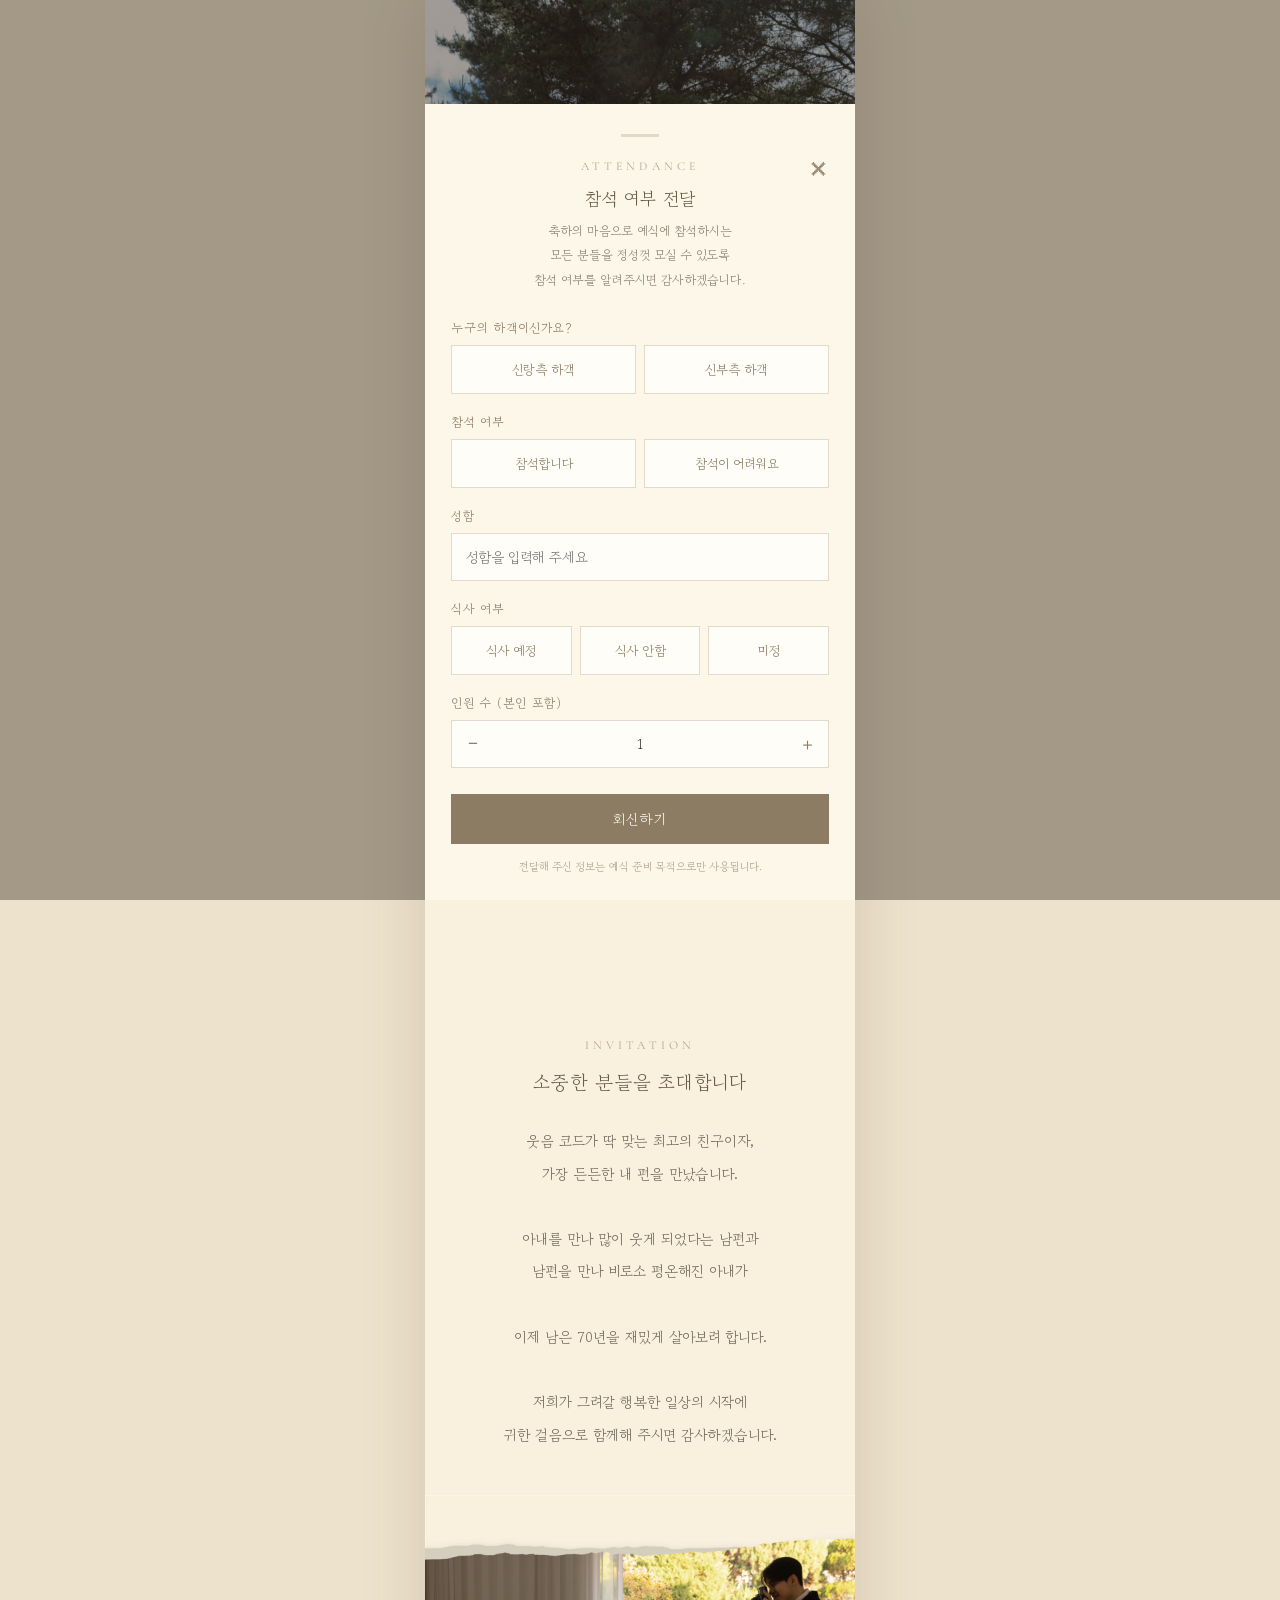
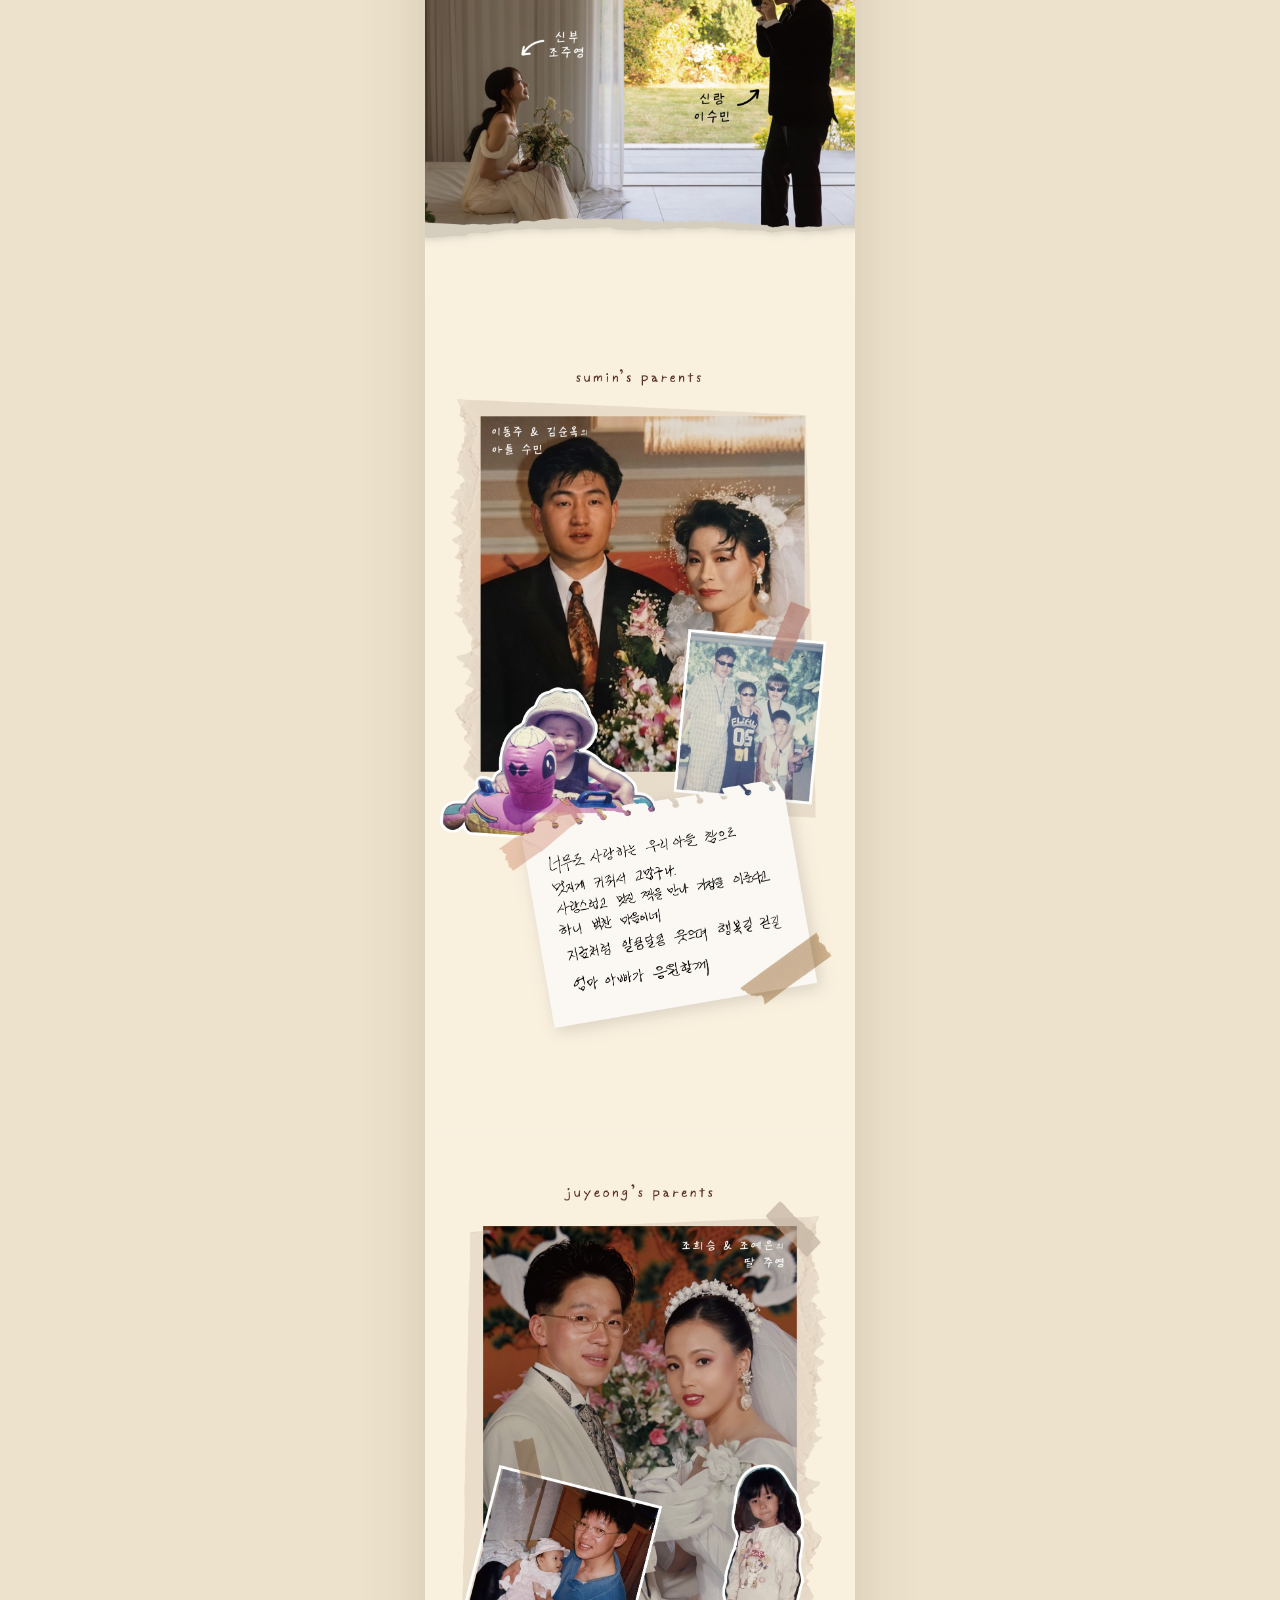
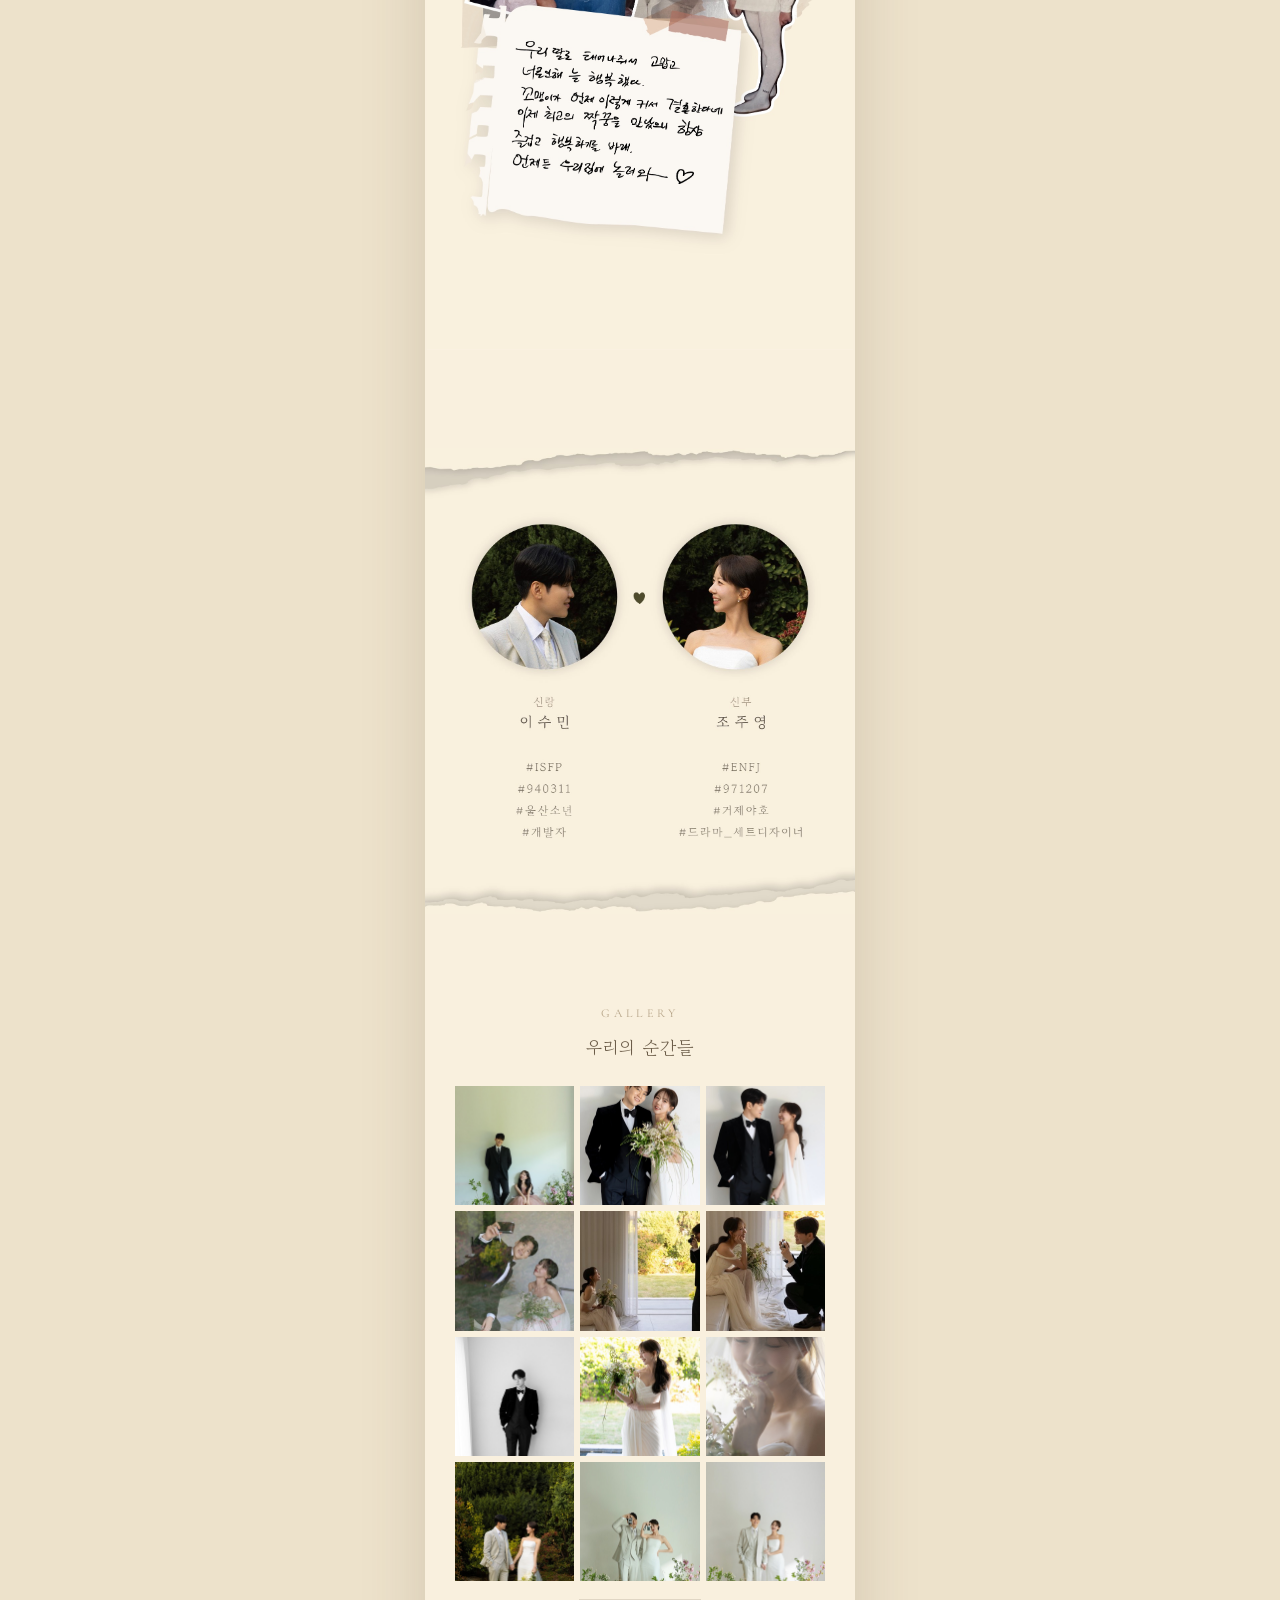
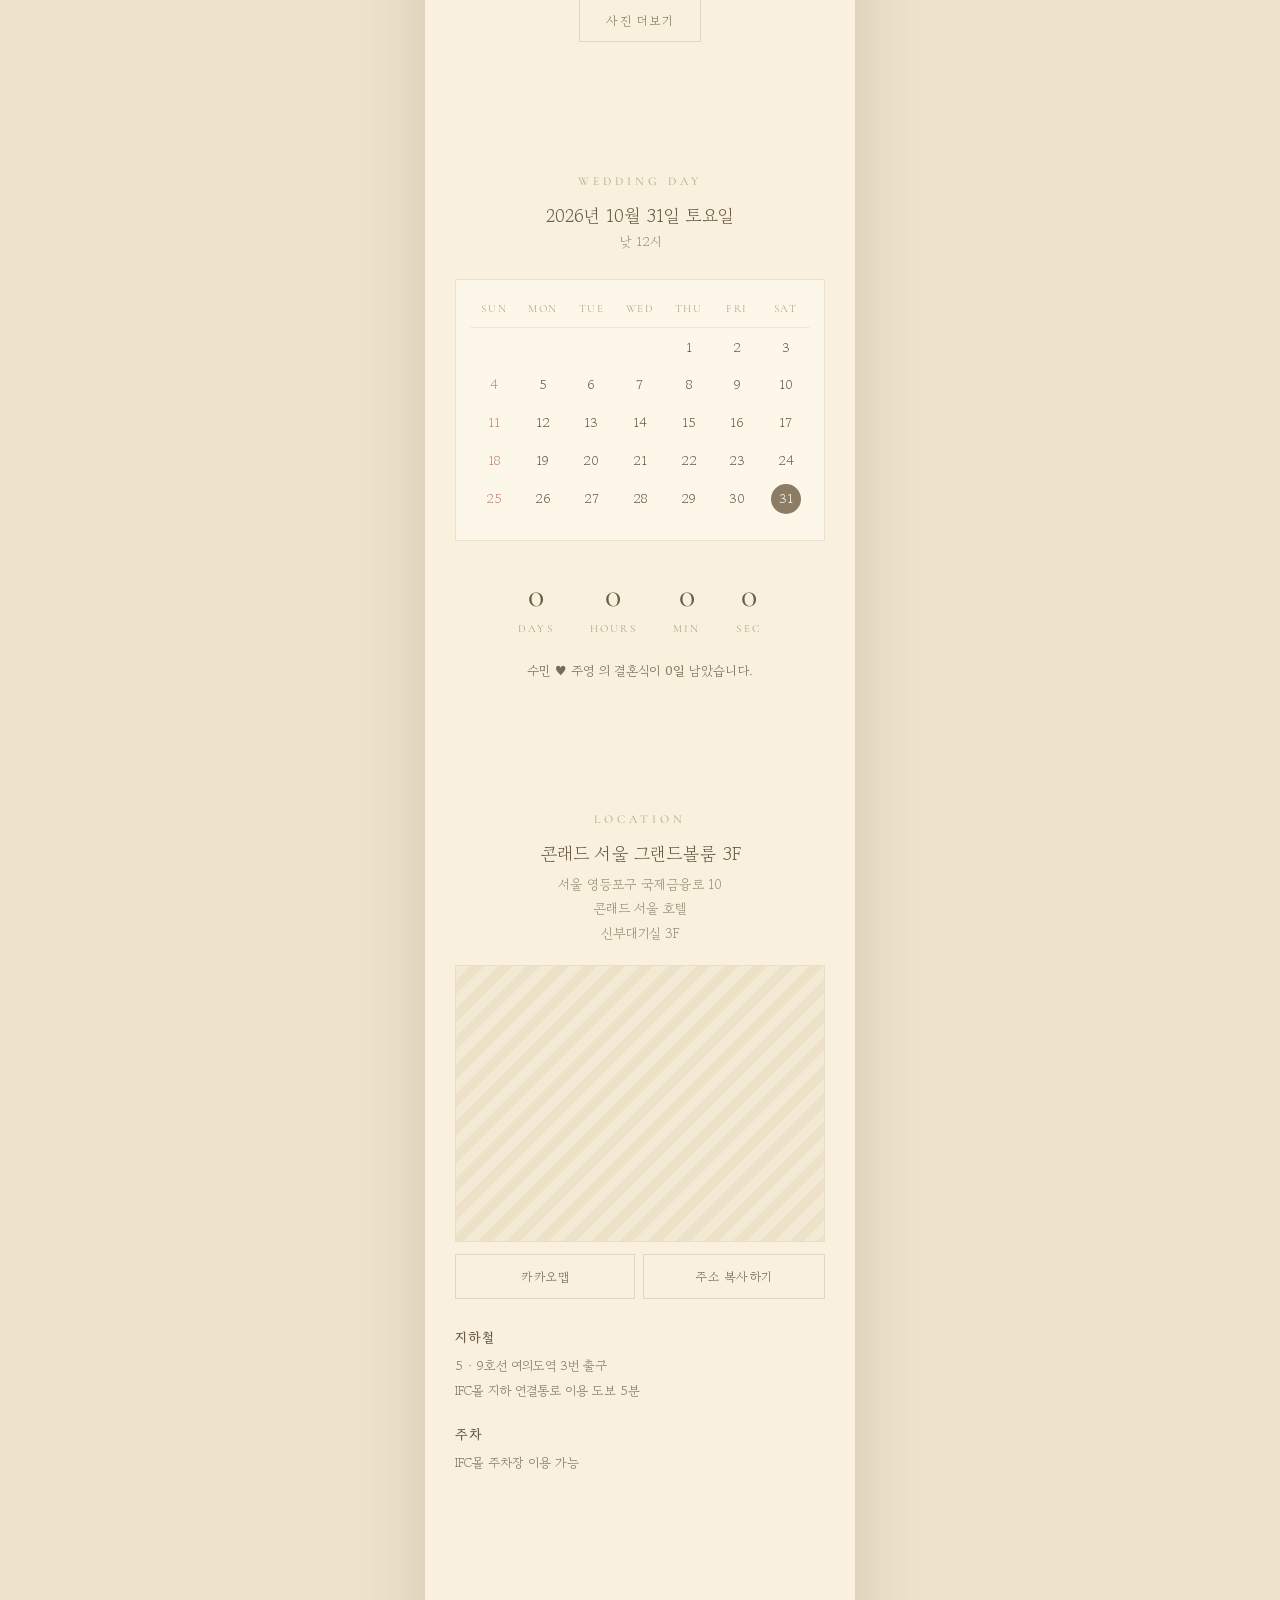
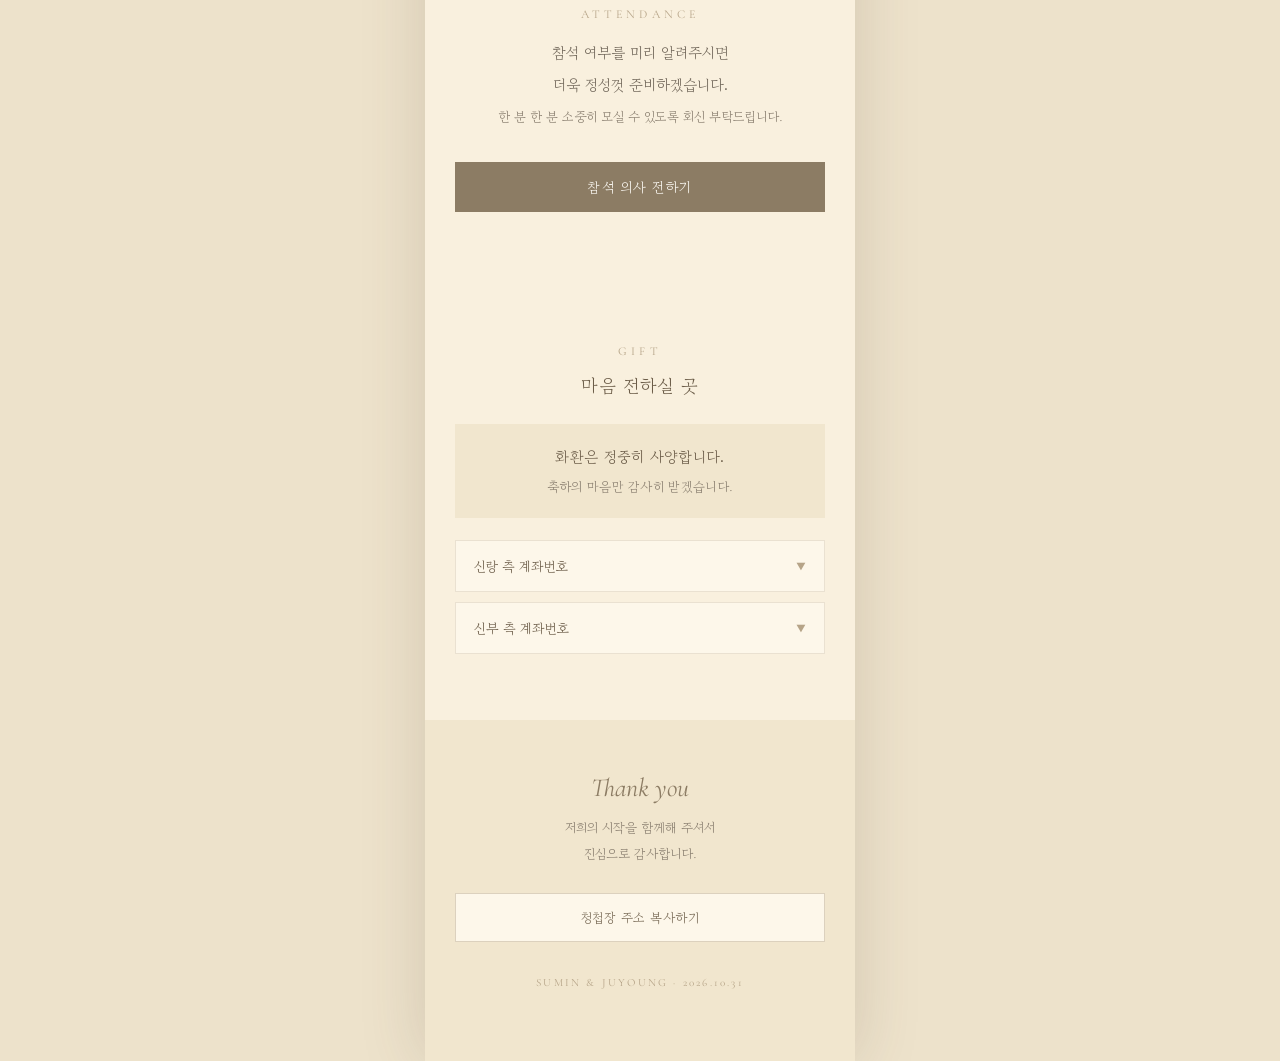
==== commit f74fae74: "화환 사양 안내 문구를 두 문장으로 다듬고 눈에 띄게 강조 '사양하며,' 로 이어지던 문장을 '사양합니다.' 로 끊어 뜻이 분명해지게 했다.  톤을 낮춘 안내체였던 것을 배경 톤이" ====
--- a/index.html
+++ b/index.html
@@ -358,11 +358,15 @@
 
 /* ── 마음 전하실 곳 ────────────────── */
 .accounts { text-align: center; }
-/* 화환 사양 안내 — 계좌 목록보다 시선이 덜 가도록 톤을 낮춘 안내체 */
+/* 화환 사양 안내 — 놓치면 안 되는 정보라 배경 톤을 달리해 눈에 띄게 한다.
+   계좌 아코디언(밝은 --bg-soft + 테두리)과 헷갈려 탭하지 않도록,
+   푸터와 같은 --bg-deep 에 테두리 없는 형태로 둔다. */
 .gift-note {
-  margin-top: 22px; font-size: 13px; line-height: 1.95;
-  letter-spacing: .02em; color: var(--muted-2);
-}
+  margin: 0; padding: 20px 22px;
+  background: var(--bg-deep); letter-spacing: .02em;
+}
+.gift-note .lead { display: block; font-size: 15px; line-height: 1.7; color: var(--heading); }
+.gift-note .sub  { display: block; margin-top: 7px; font-size: 13px; line-height: 1.7; color: var(--muted-2); }
 .acc-list { margin-top: 22px; display: flex; flex-direction: column; gap: 10px; }
 .acc-group { border: 1px solid var(--box-border); background: var(--bg-soft); }
 .accounts summary {
@@ -601,7 +605,10 @@
 
       <!-- 화환 사양 안내 — 축하 표현을 고민하는 지점에서 읽히도록 계좌 목록 '앞'에 둔다.
            거절로만 읽히지 않게 '마음은 받는다'는 문장을 함께 붙였다. -->
-      <p class="gift-note">화환은 정중히 사양하며,<br>축하의 마음만 감사히 받겠습니다.</p>
+      <p class="gift-note">
+        <span class="lead">화환은 정중히 사양합니다.</span>
+        <span class="sub">축하의 마음만 감사히 받겠습니다.</span>
+      </p>
 
       <div class="acc-list">
         <details class="acc-group">
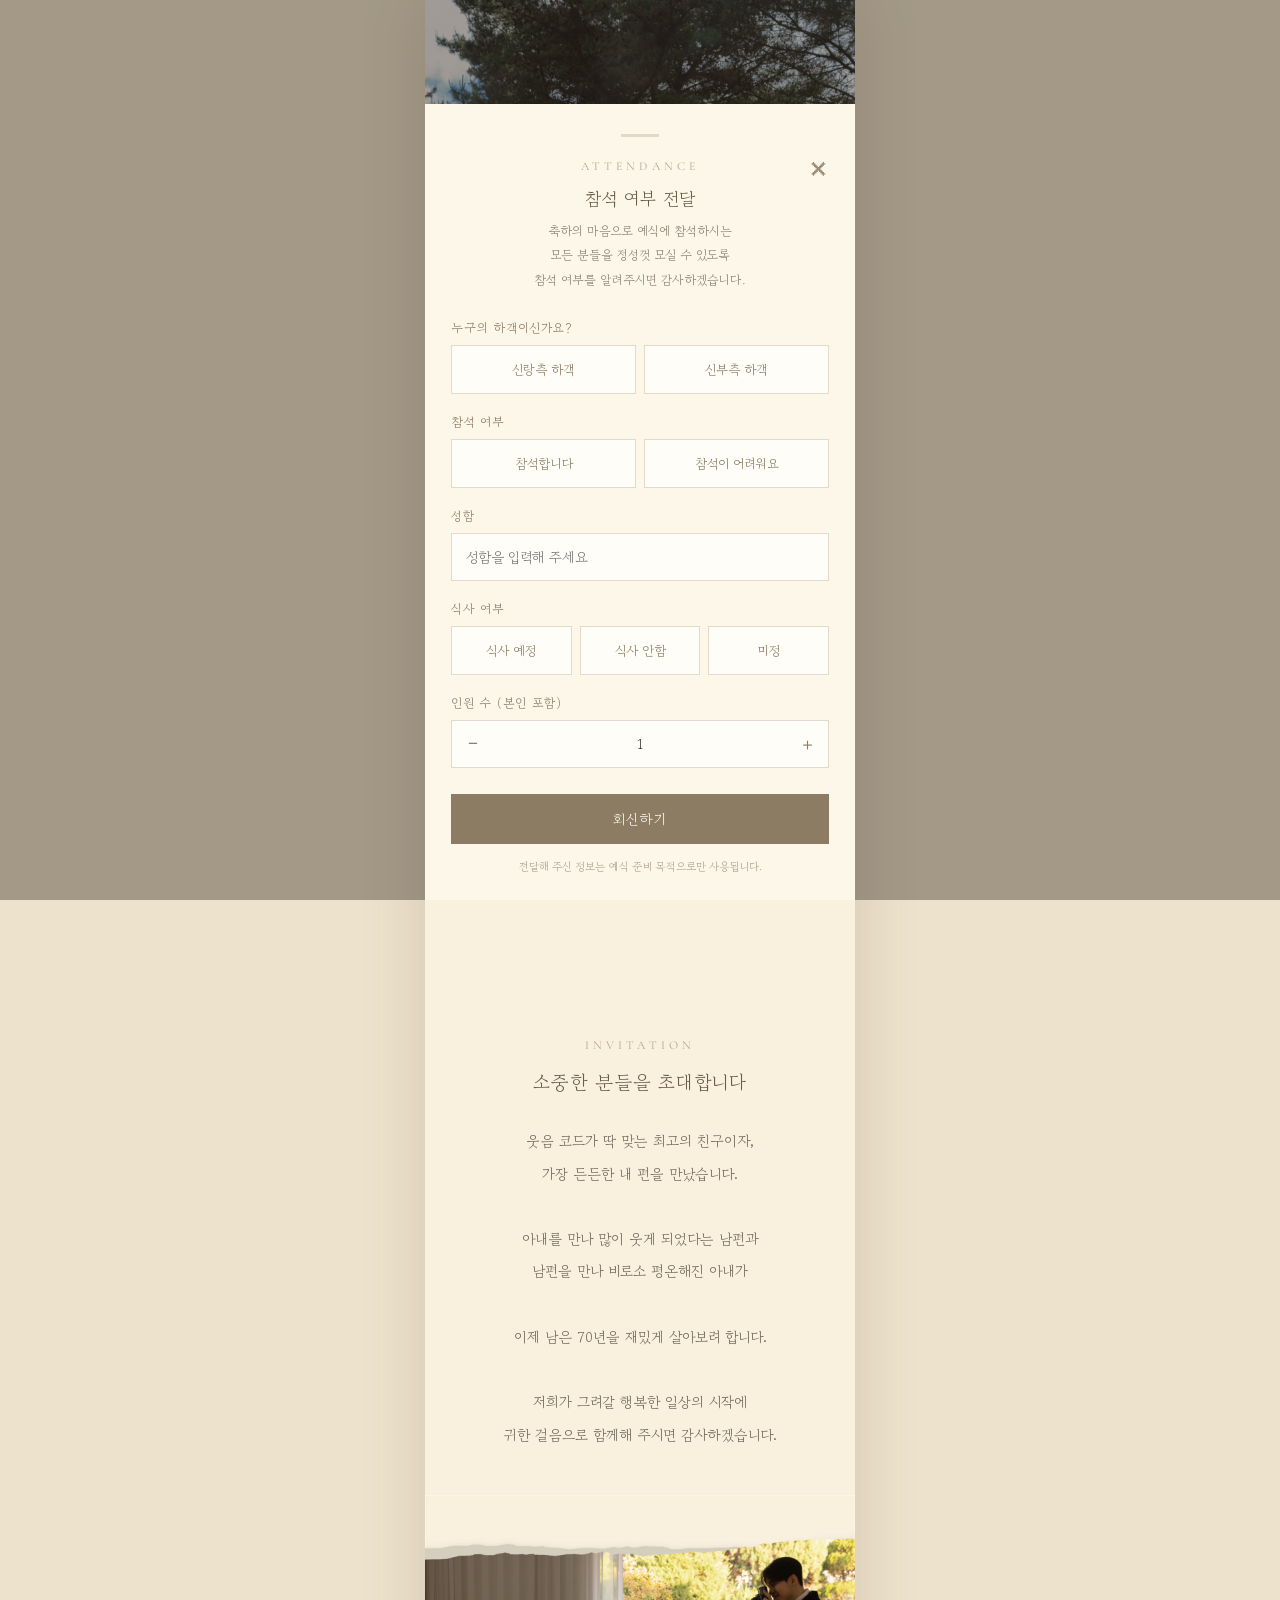
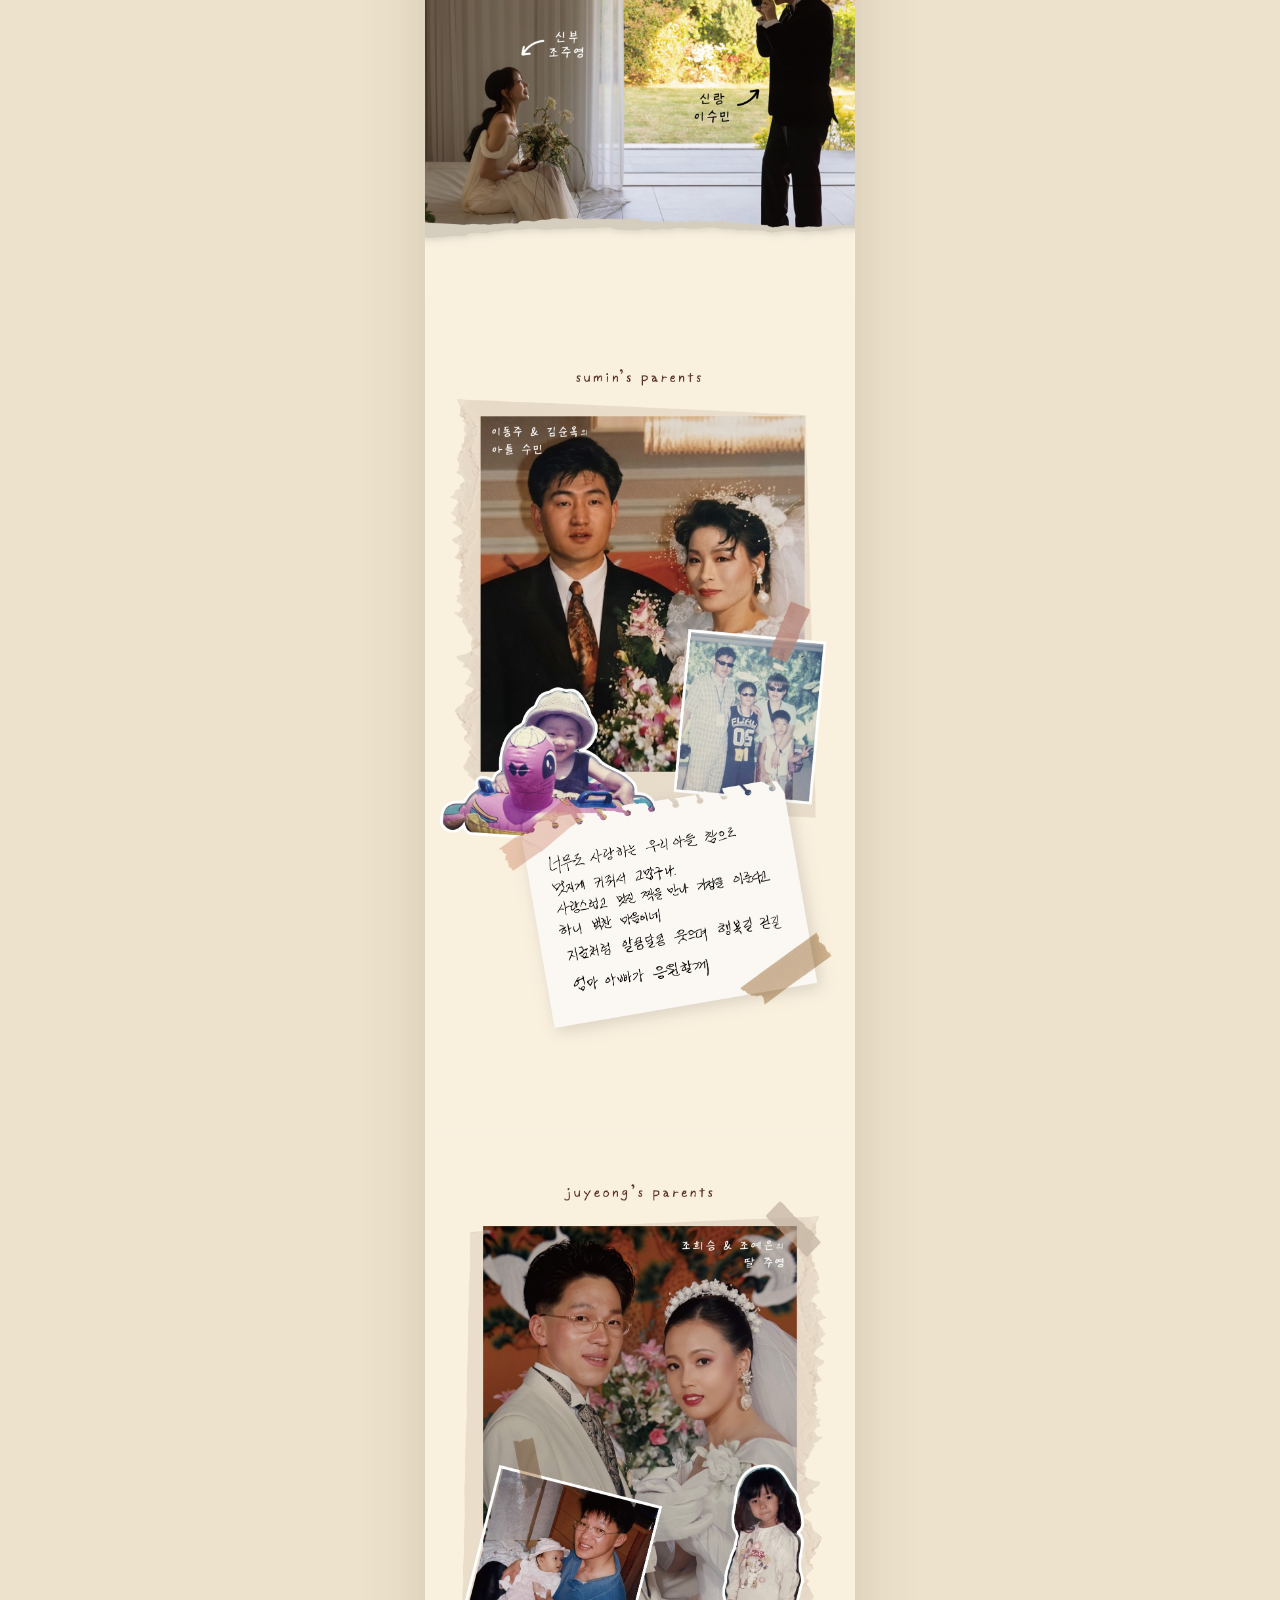
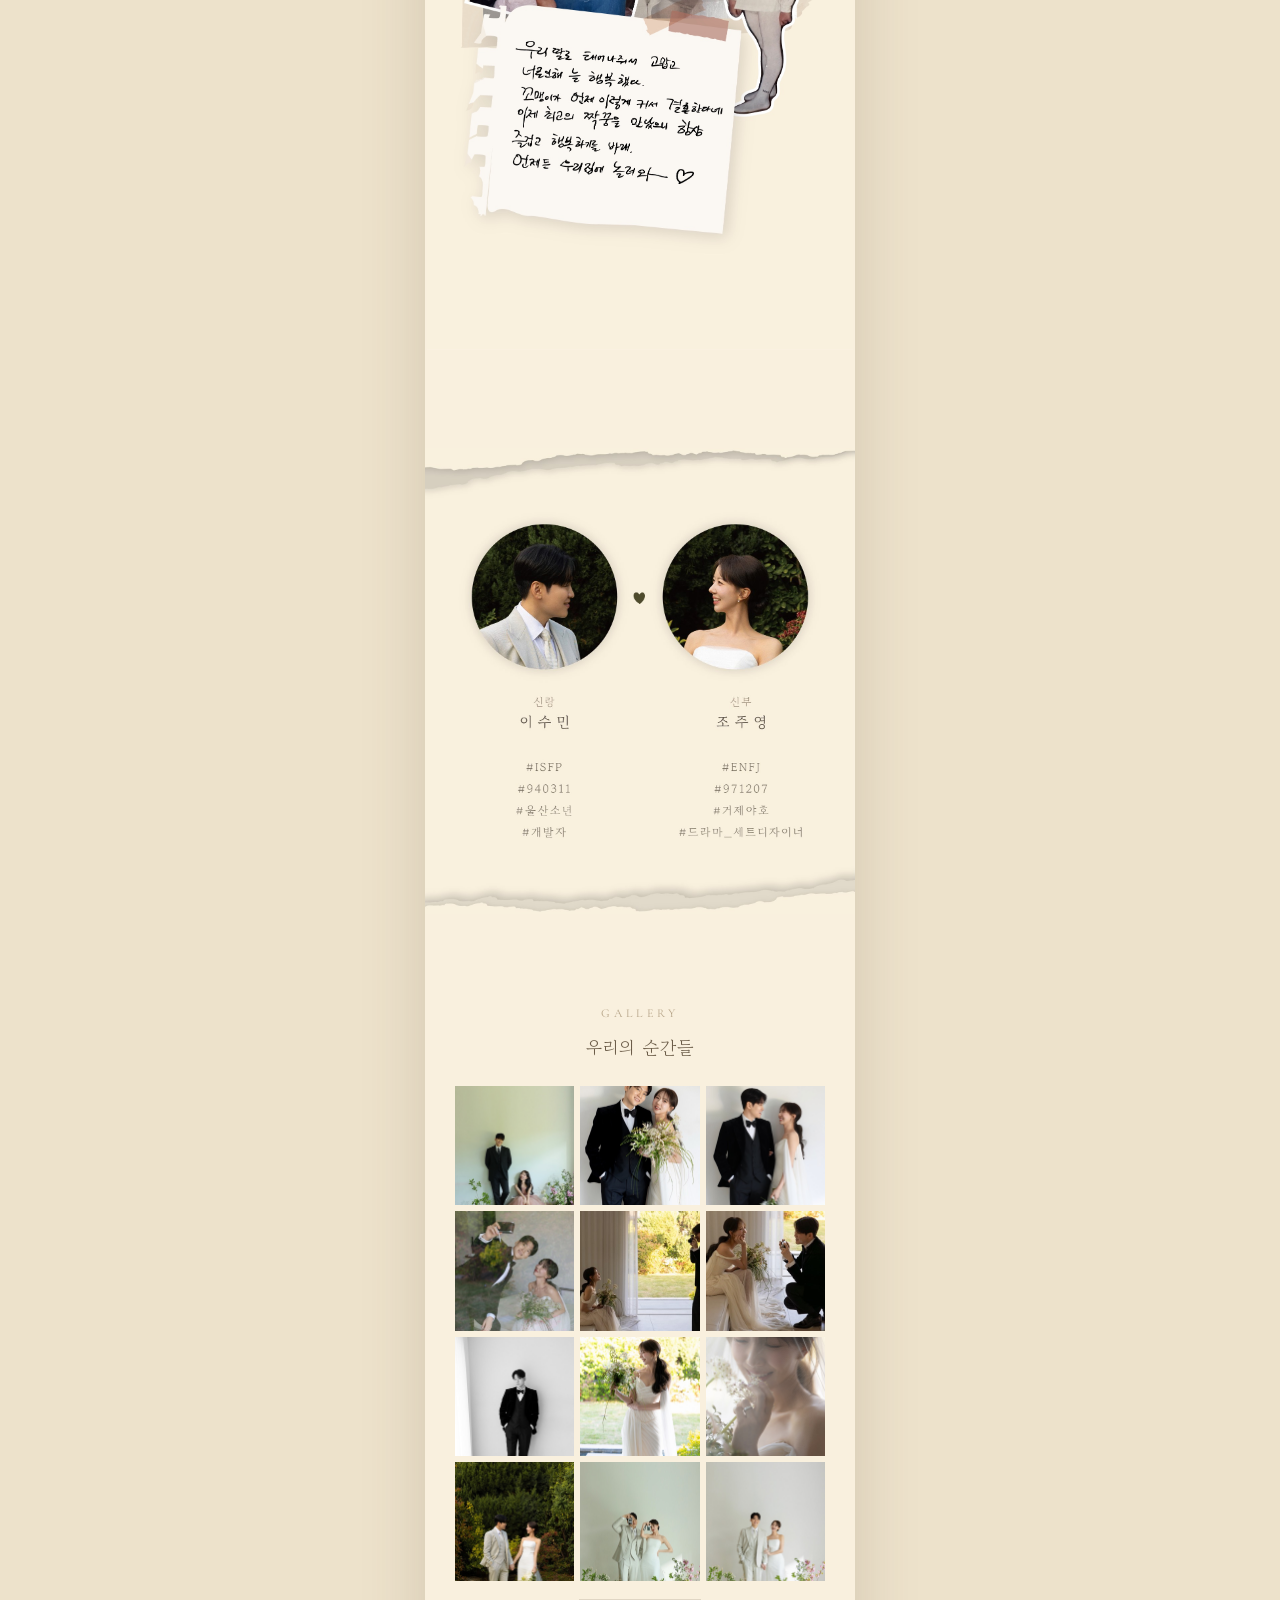
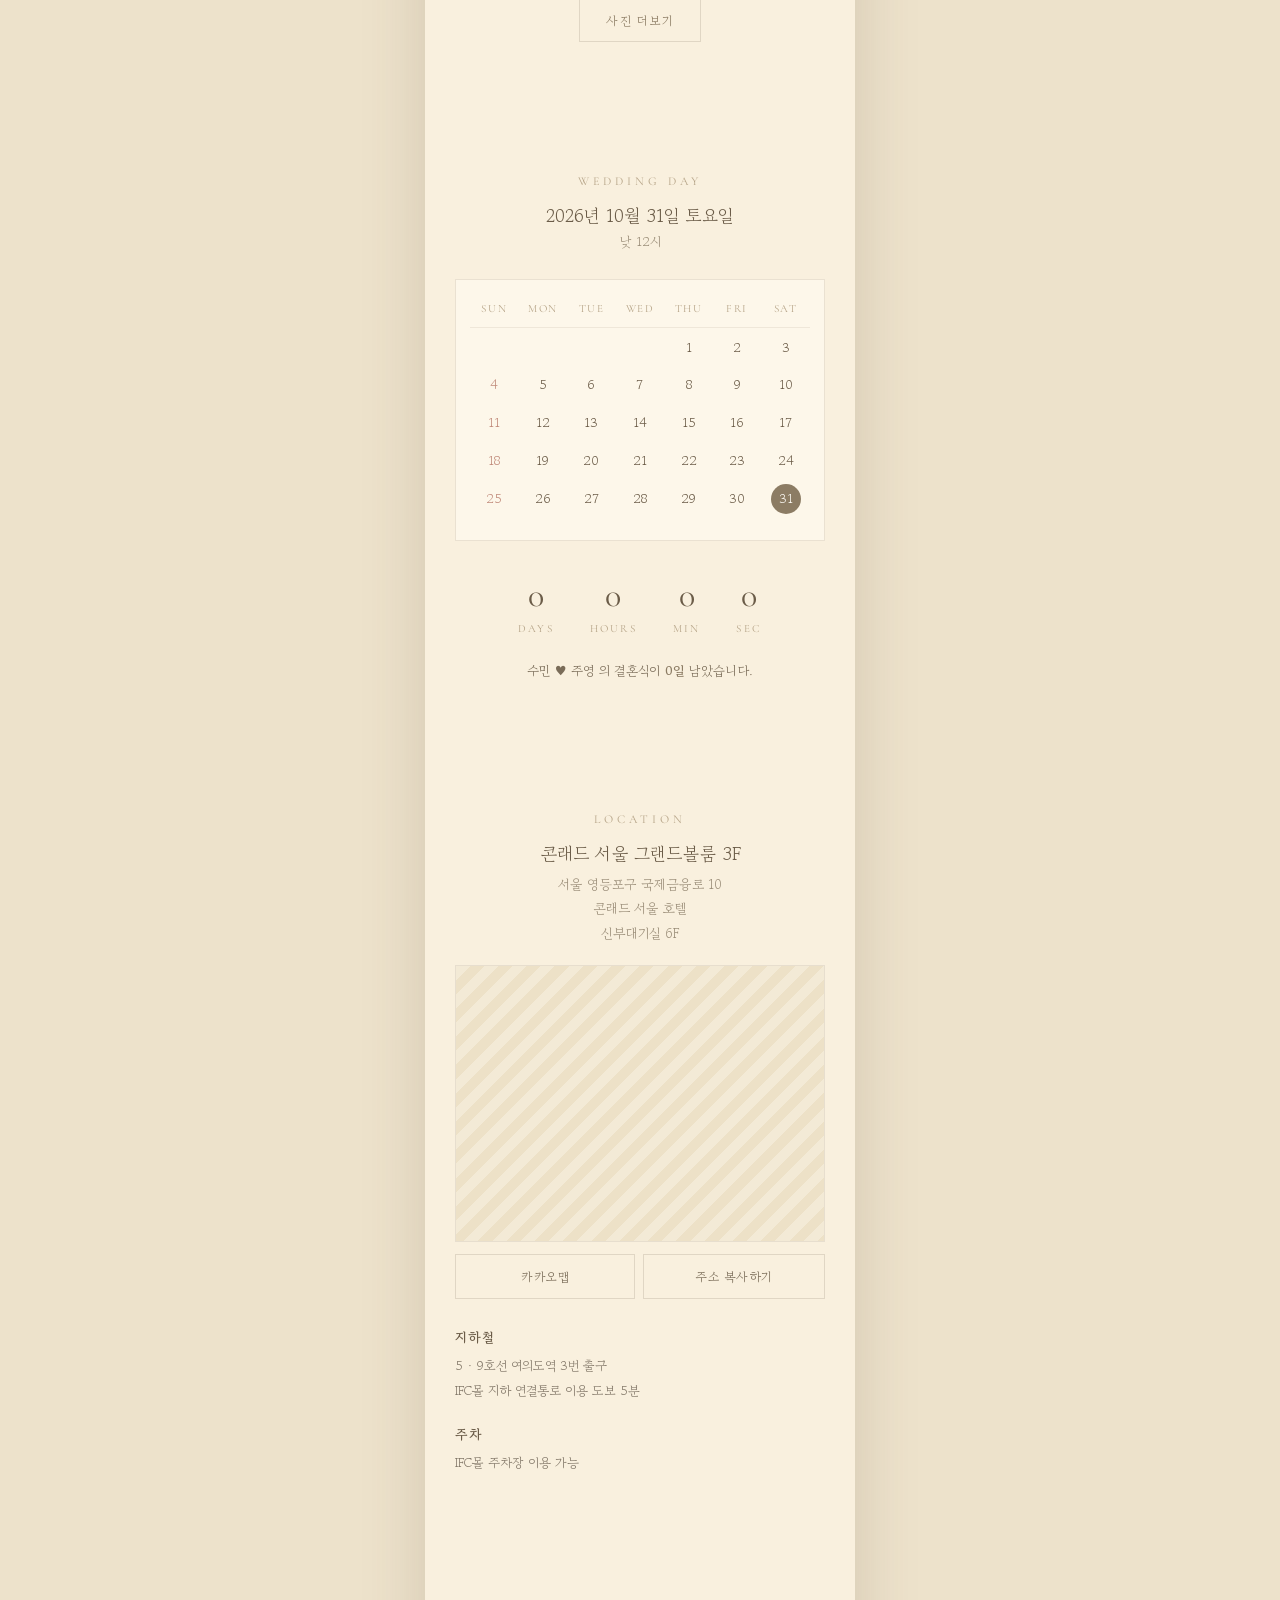
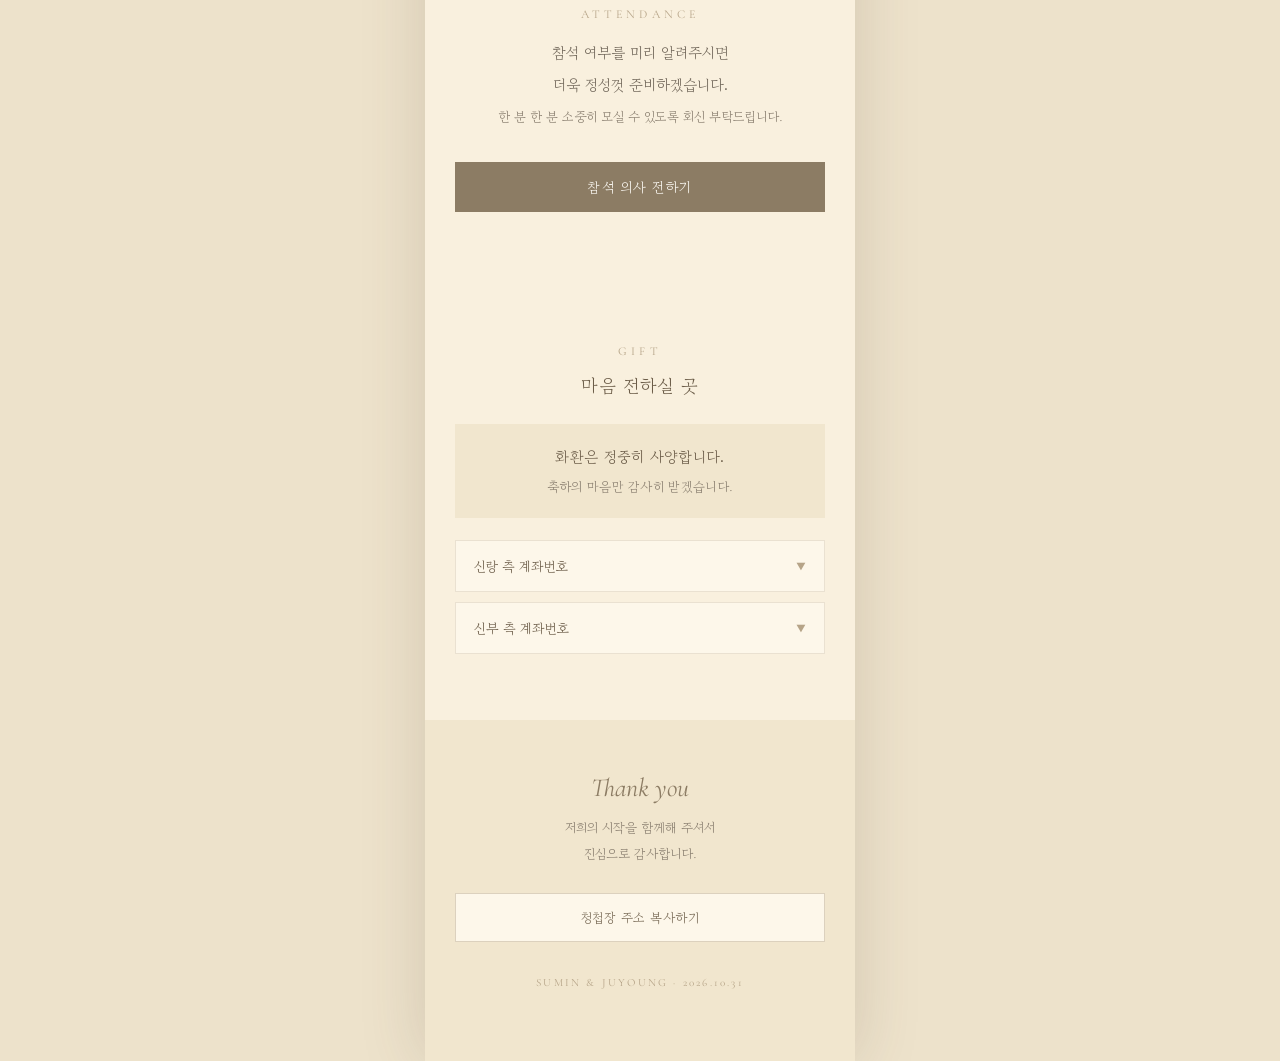
==== commit e705b315: "신부대기실 층수 원복 (3F → 6F) 대기실 위치가 다시 6층으로 확정되어 Save the Date와 오시는 길 두 곳 모두 되돌린다. 예식장(그랜드볼룸 3F)과 층이 달라졌으므" ====
--- a/index.html
+++ b/index.html
@@ -435,7 +435,7 @@
       <p class="std-time">낮 12시</p>
       <div class="std-detail">
         콘래드 서울 그랜드볼룸 3F<br>
-        신부대기실 3F<br>
+        신부대기실 6F<br>
         (서울 영등포구 국제금융로 10 콘래드 서울 호텔)
       </div>
     </div>
@@ -565,7 +565,7 @@
     <div class="fade">
       <p class="sec-label">Location</p>
       <p class="venue-name">콘래드 서울 그랜드볼룸 3F</p>
-      <p class="venue-addr">서울 영등포구 국제금융로 10<br>콘래드 서울 호텔<br>신부대기실 3F</p>
+      <p class="venue-addr">서울 영등포구 국제금융로 10<br>콘래드 서울 호텔<br>신부대기실 6F</p>
       <!-- 카카오맵 (JS 키 등록 시 실제 지도 표시) -->
       <div id="map"></div>
       <div class="map-links">
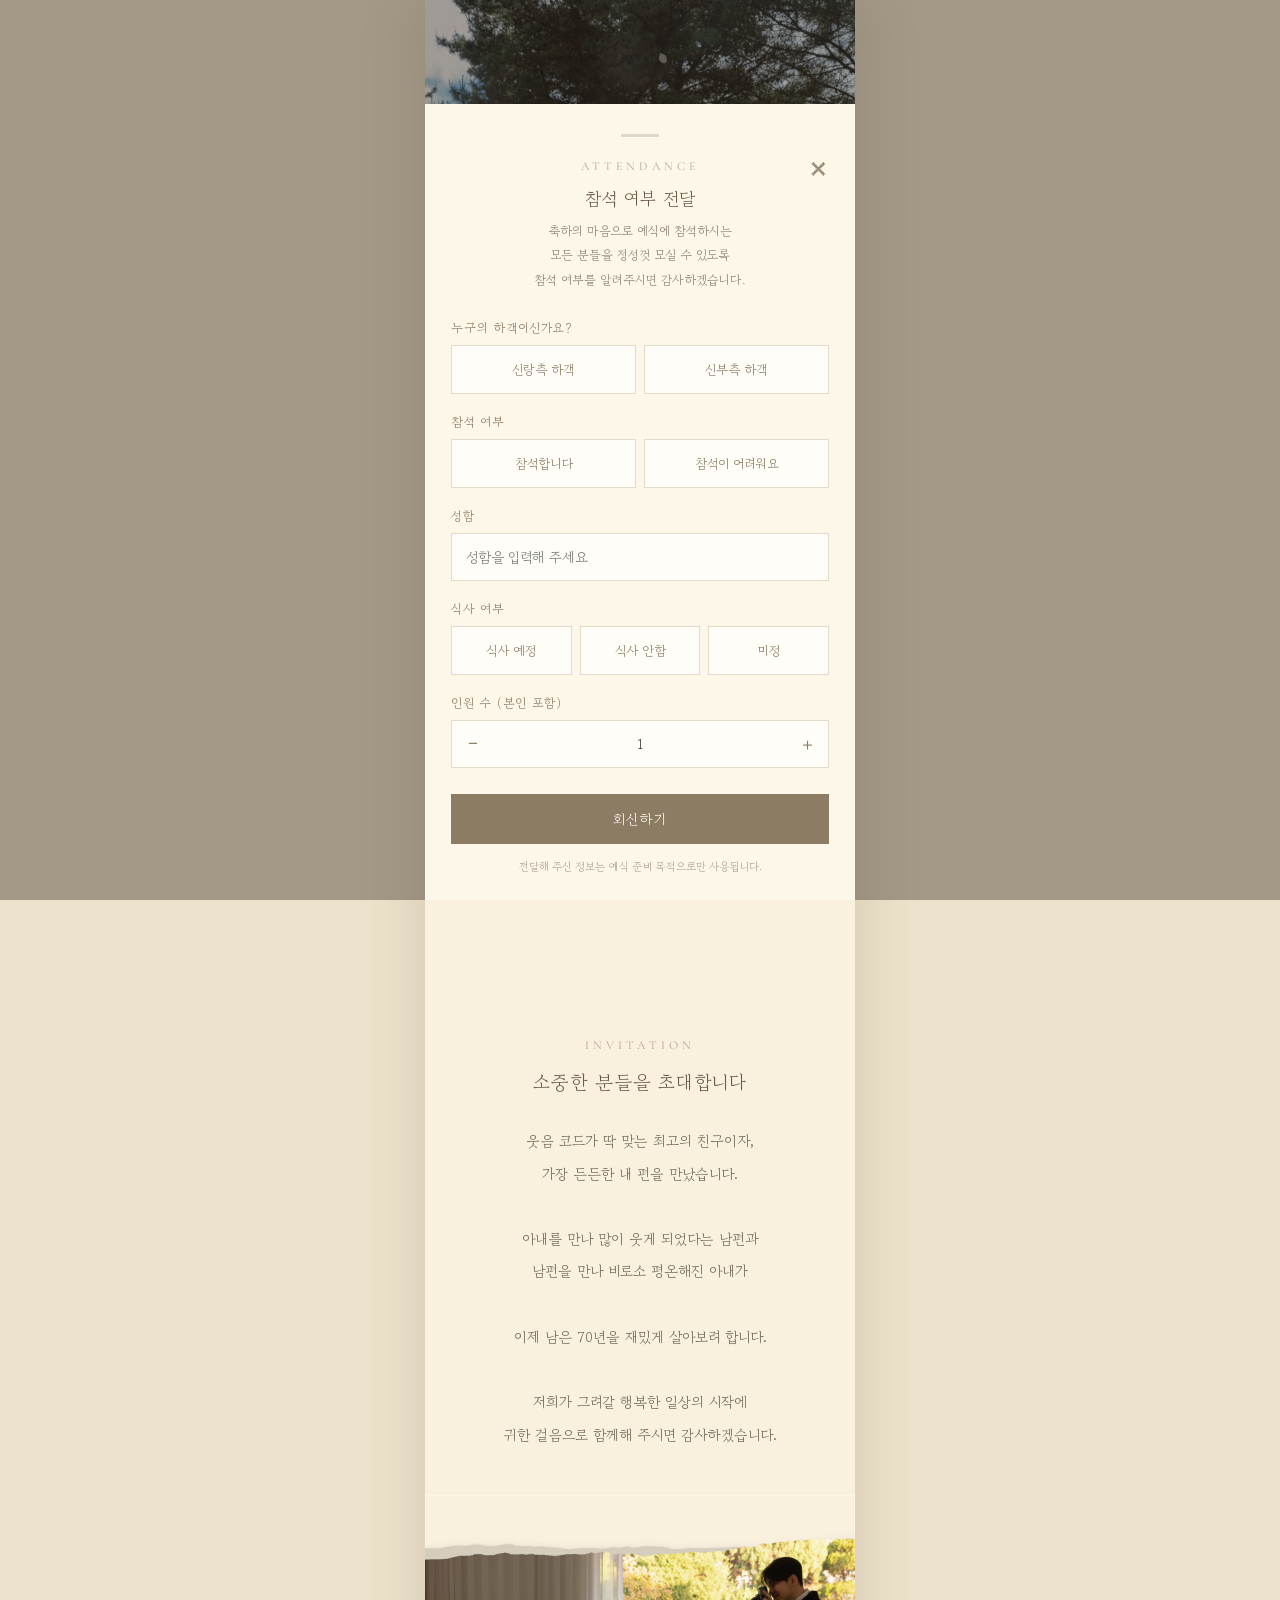
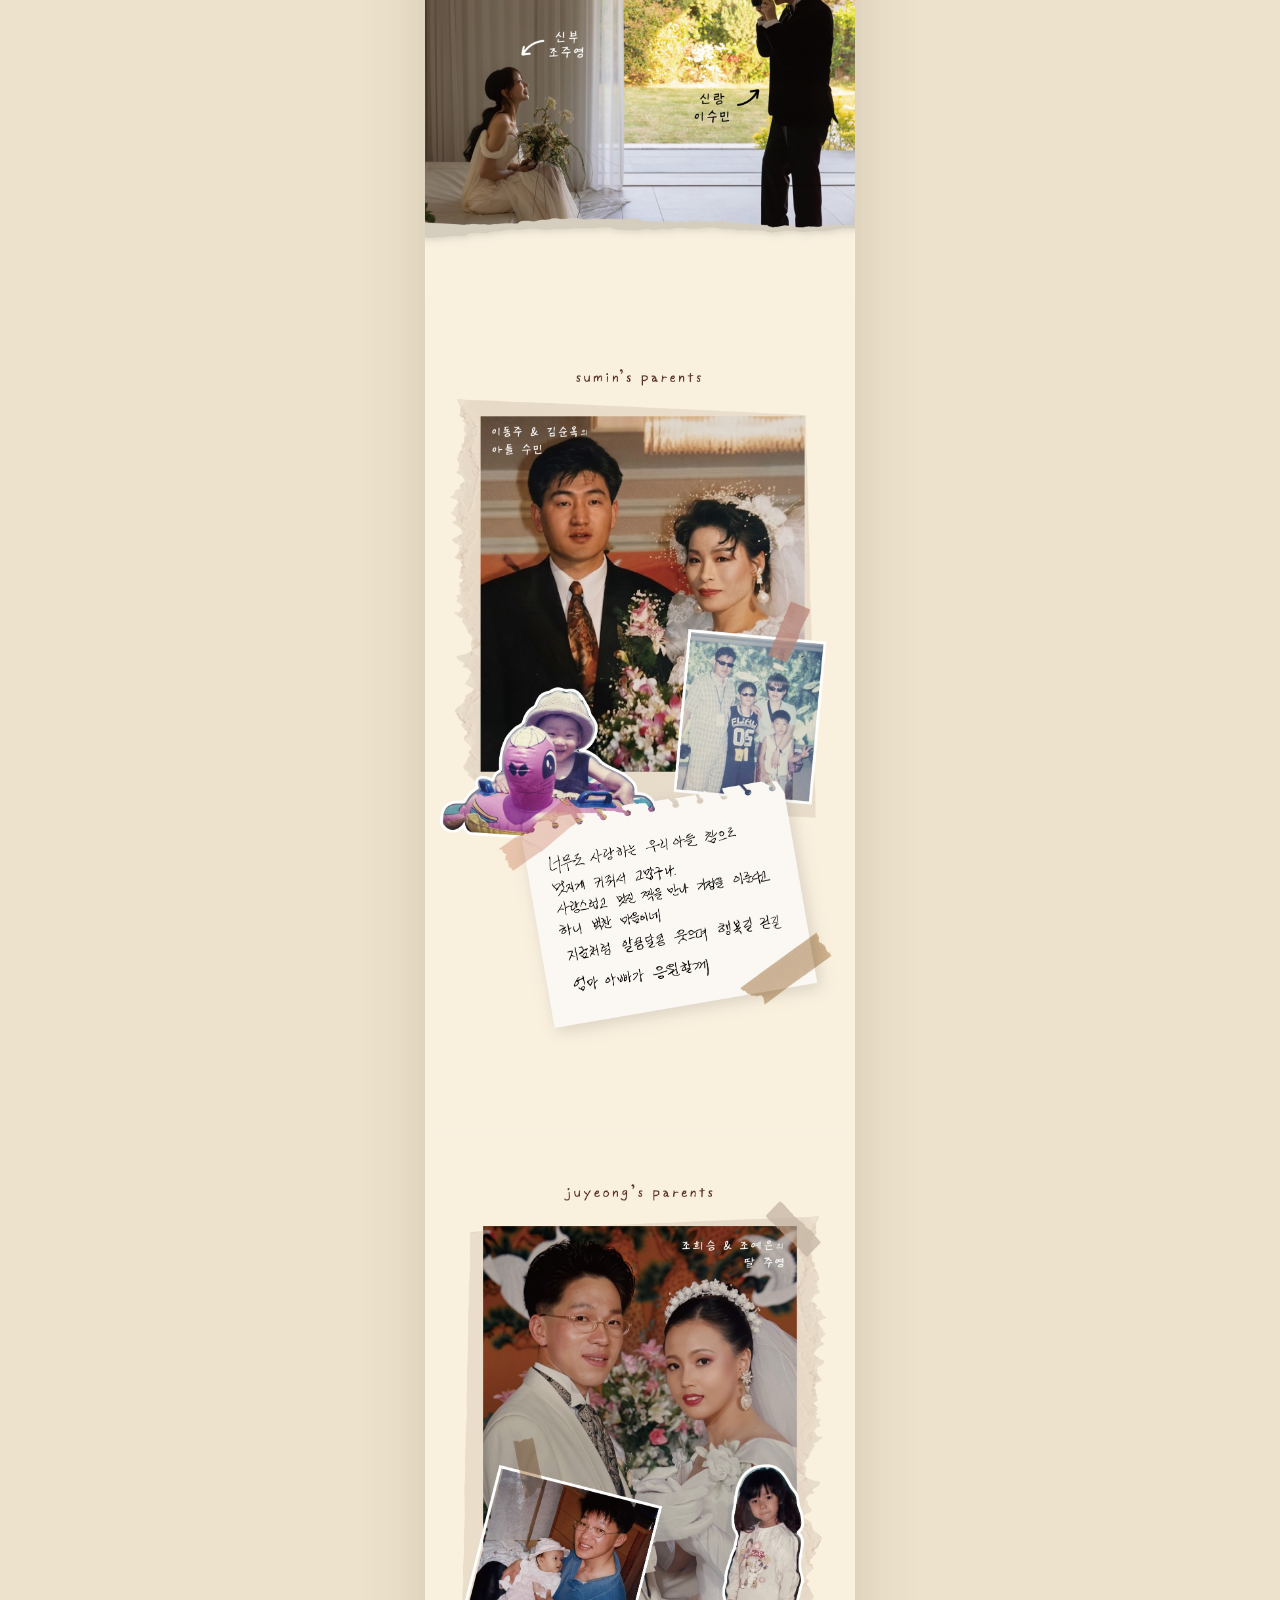
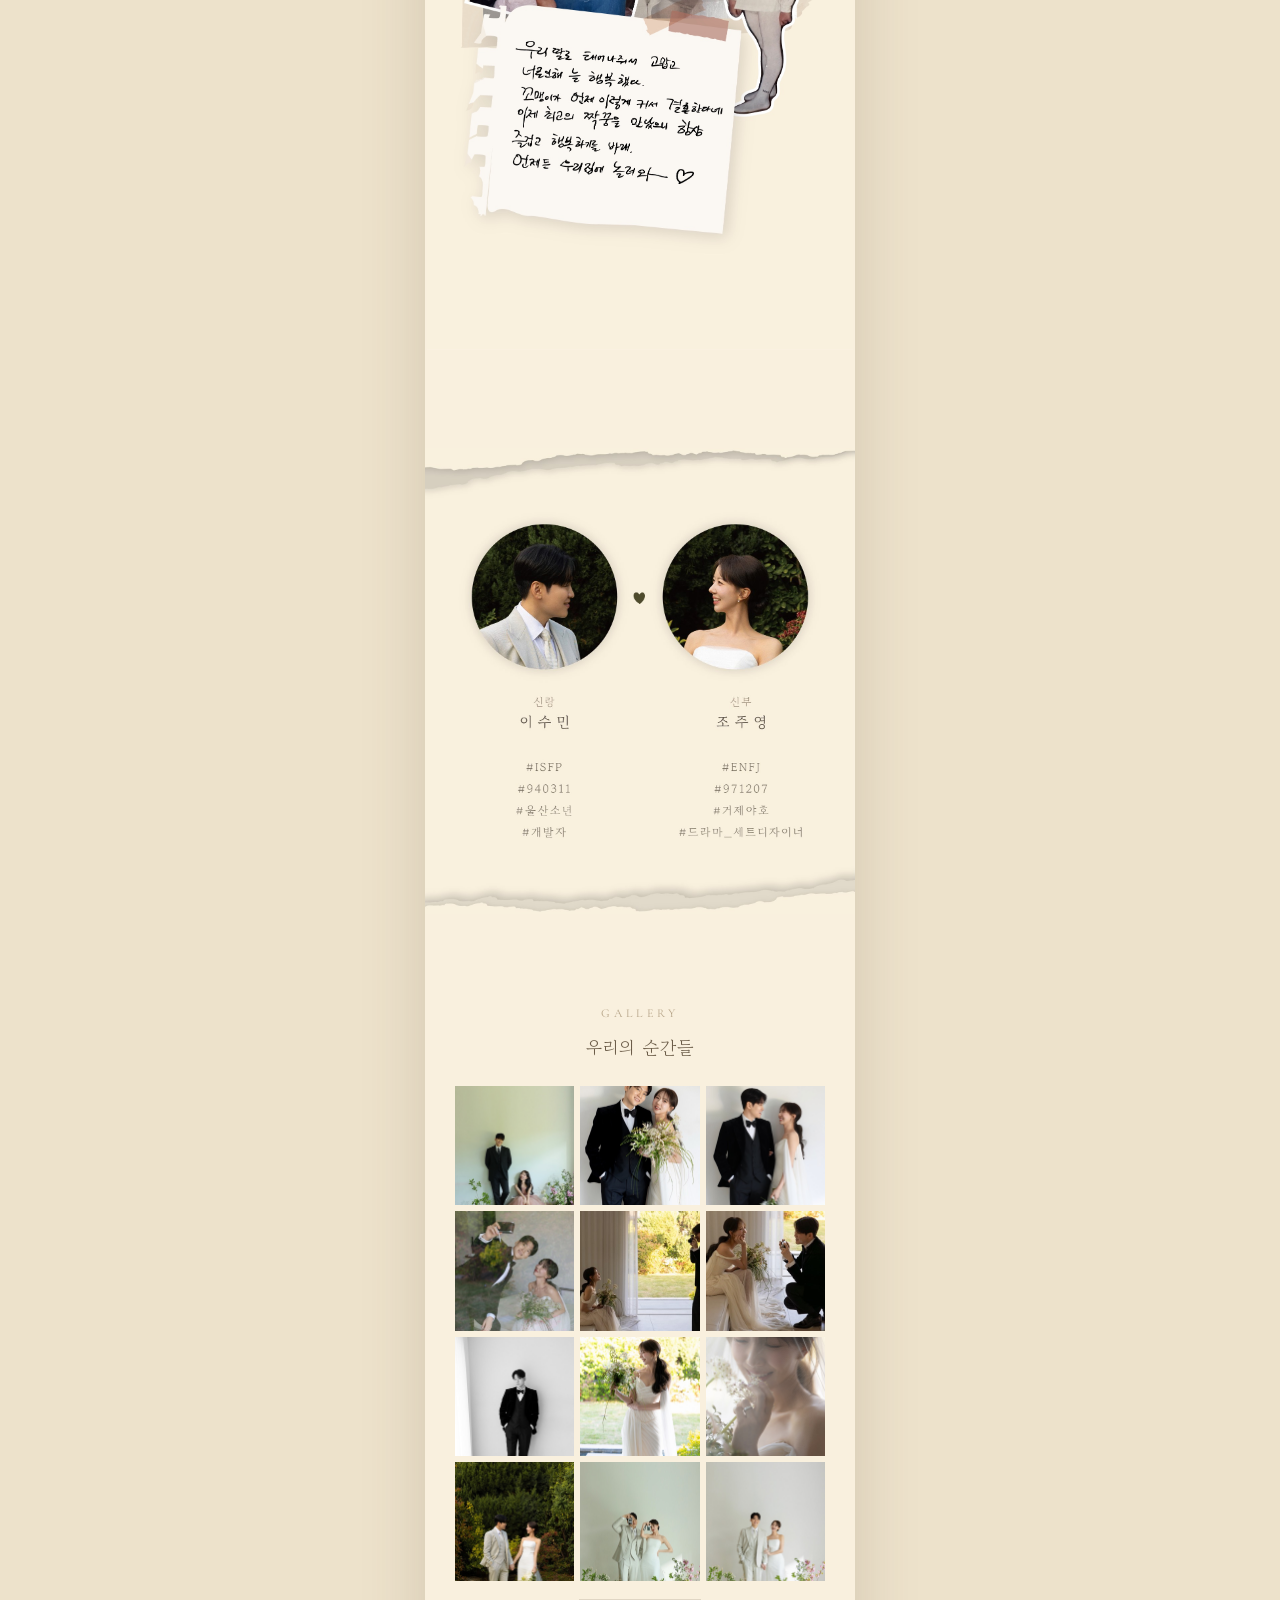
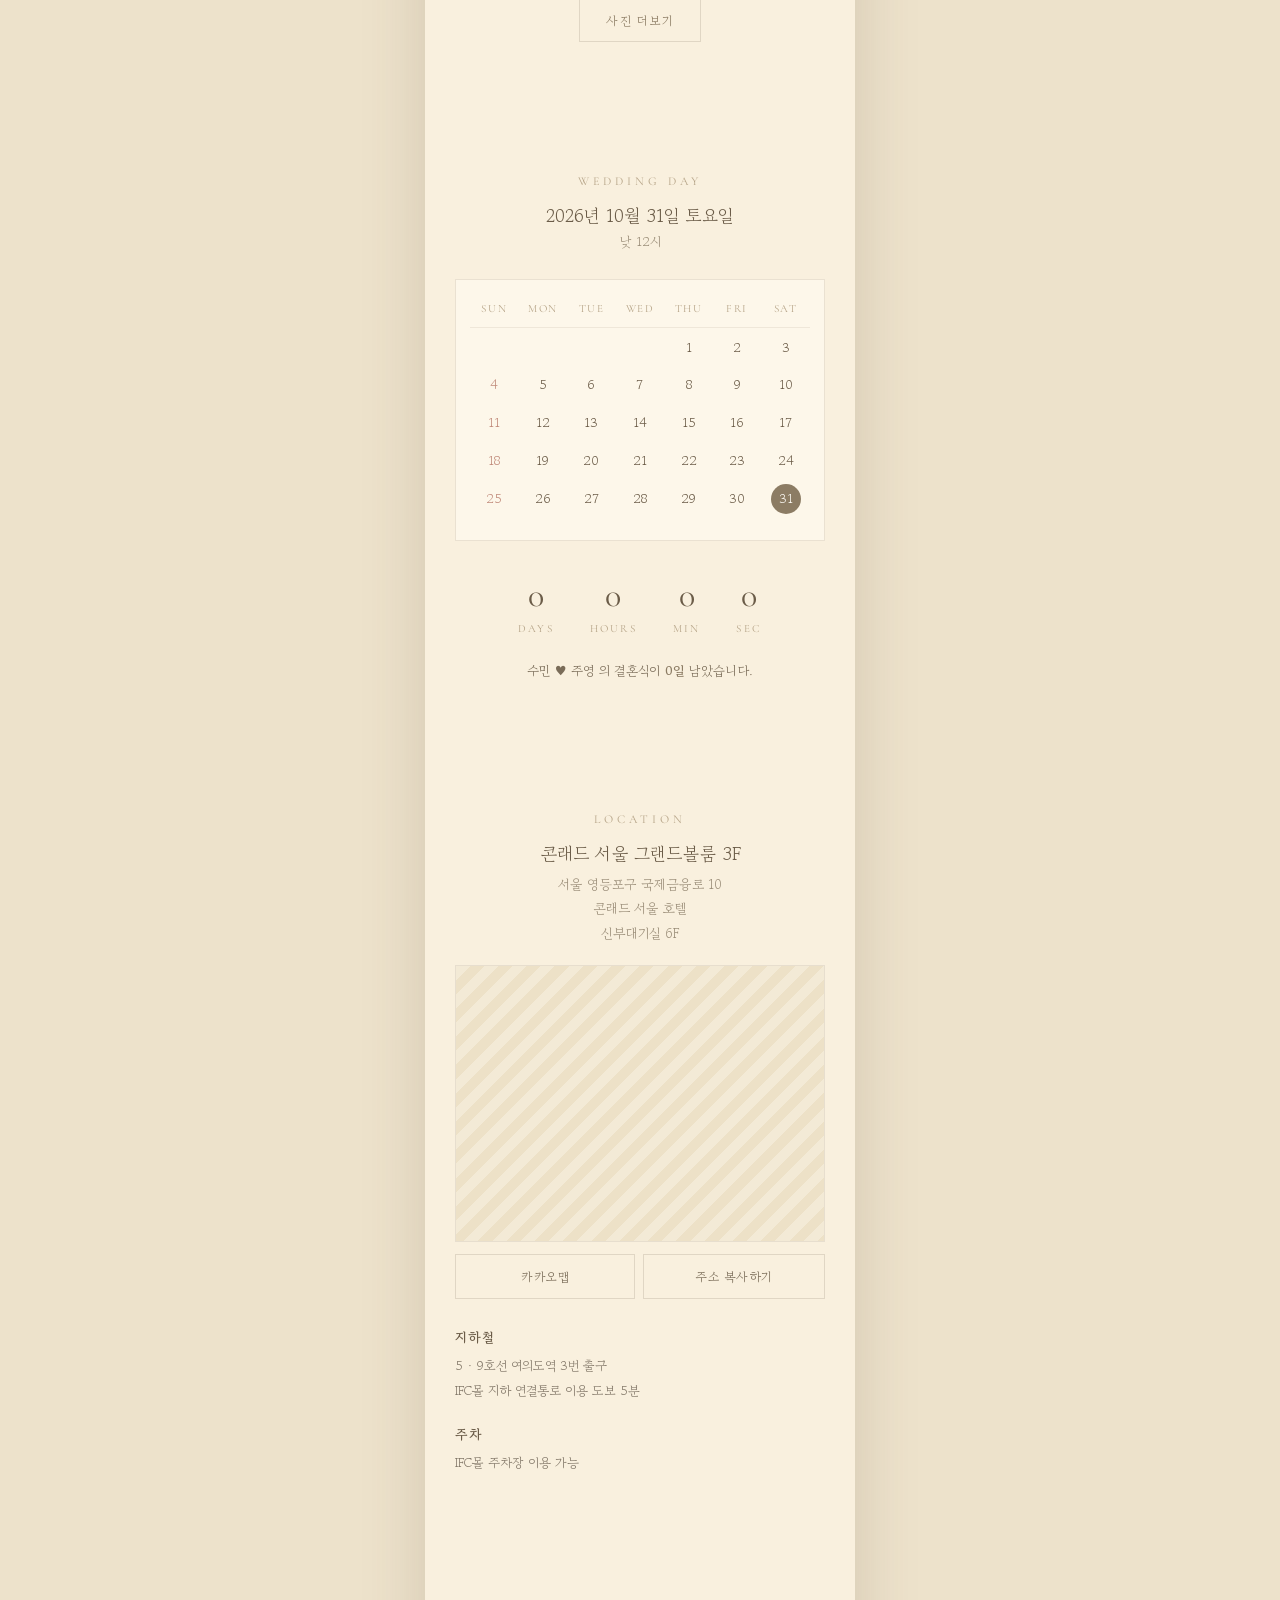
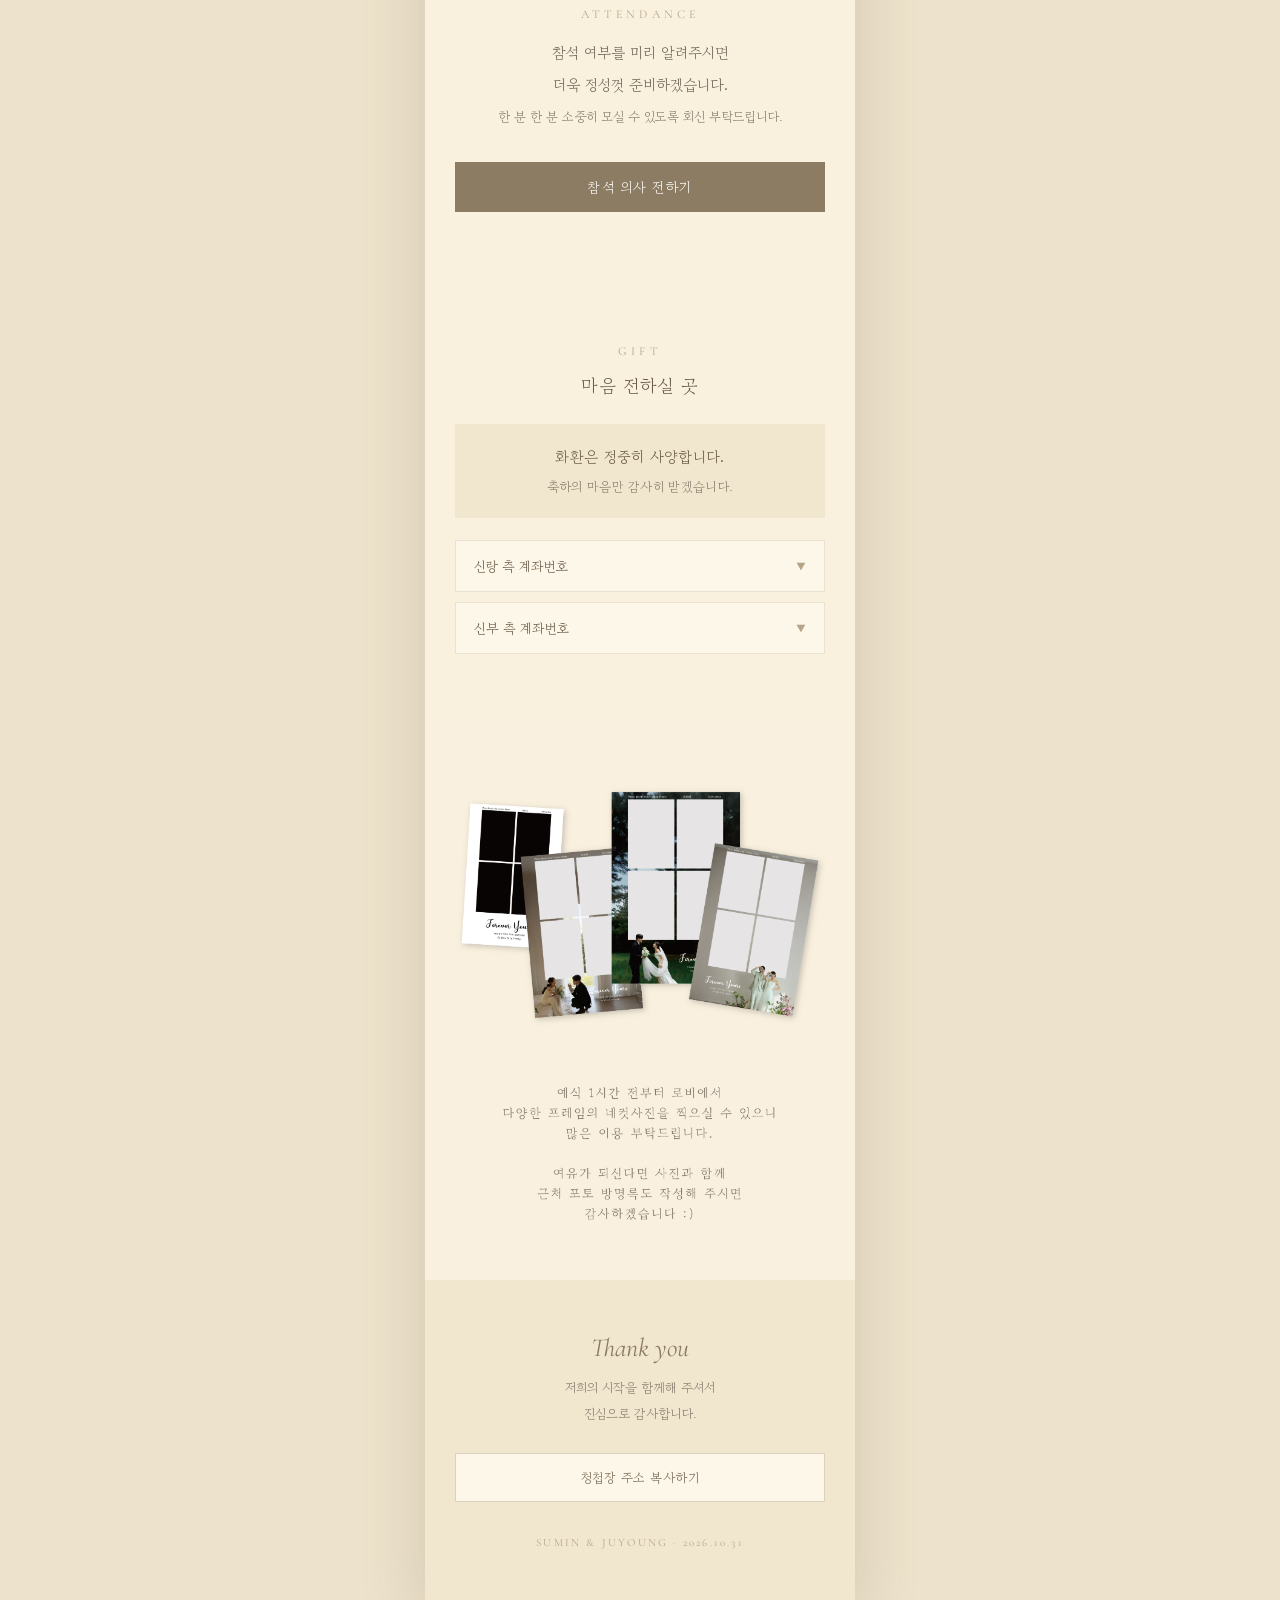
==== commit 5dd937a4: "Add photo booth guide before thank-you section" ====
--- a/index.html
+++ b/index.html
@@ -390,6 +390,10 @@
   flex: none; padding: 7px 12px; font-size: 11.5px; color: #8C7C64; font-family: var(--batang);
   background: var(--bg); border: 1px solid var(--btn-border); cursor: pointer;
 }
+
+/* ── 네컷 사진 안내 ────────────────── */
+.photo-booth { padding: 0; }
+.photo-booth img { display: block; width: 100%; height: auto; }
 
 /* ── 푸터 ─────────────────────────── */
 footer { padding: 52px 30px 72px; text-align: center; background: var(--bg-deep); }
@@ -648,6 +652,12 @@
     </div>
   </section>
 
+  <!-- ═══ 네컷 사진 안내 ═══ -->
+  <section class="photo-booth" aria-label="네컷 사진 및 방명록 안내">
+    <img src="images/photo-booth-guide.jpeg" width="2839" height="3695" loading="lazy"
+      alt="예식 1시간 전부터 로비에서 다양한 프레임의 네컷사진을 찍으실 수 있으니 많은 이용 부탁드립니다. 여유가 되신다면 사진과 함께 근처 포토 방명록도 작성해 주시면 감사하겠습니다 :)">
+  </section>
+
   <!-- ═══ 푸터 ═══ -->
   <footer>
     <p class="thanks-script">Thank you</p>
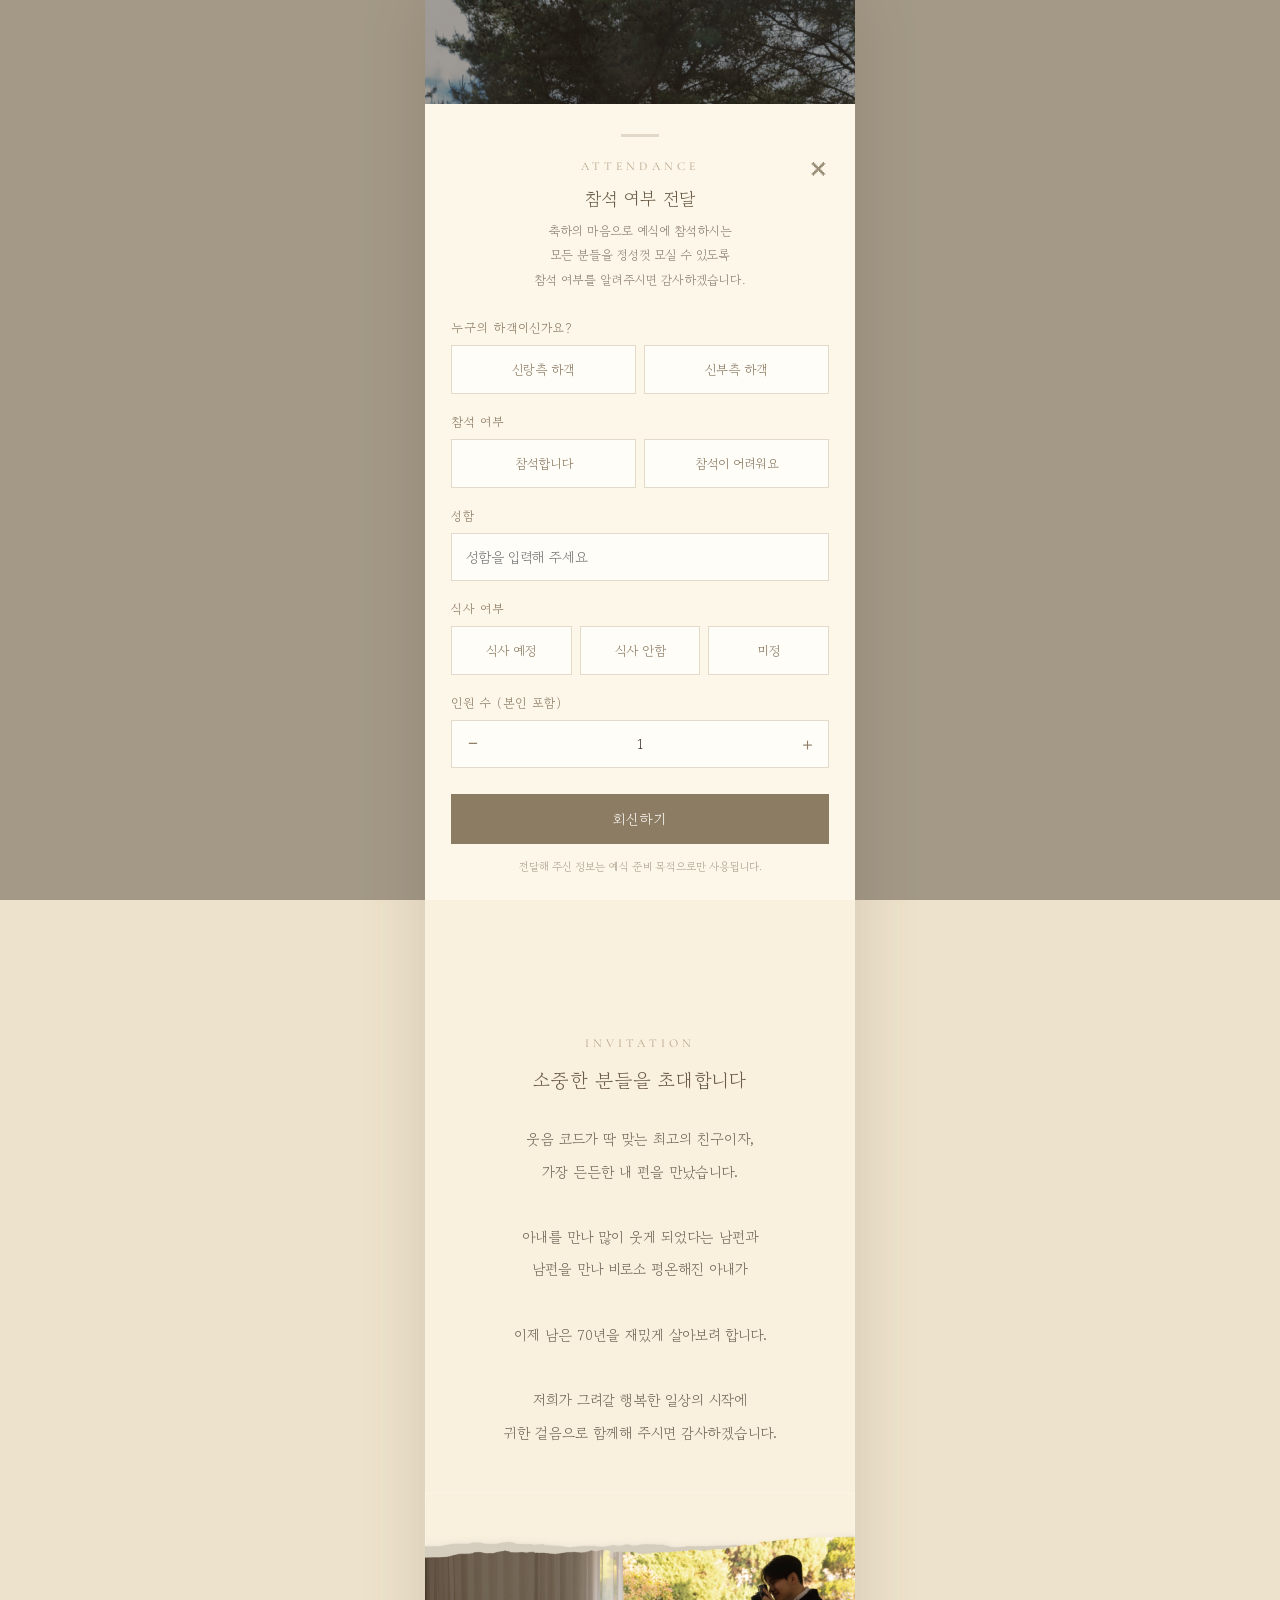
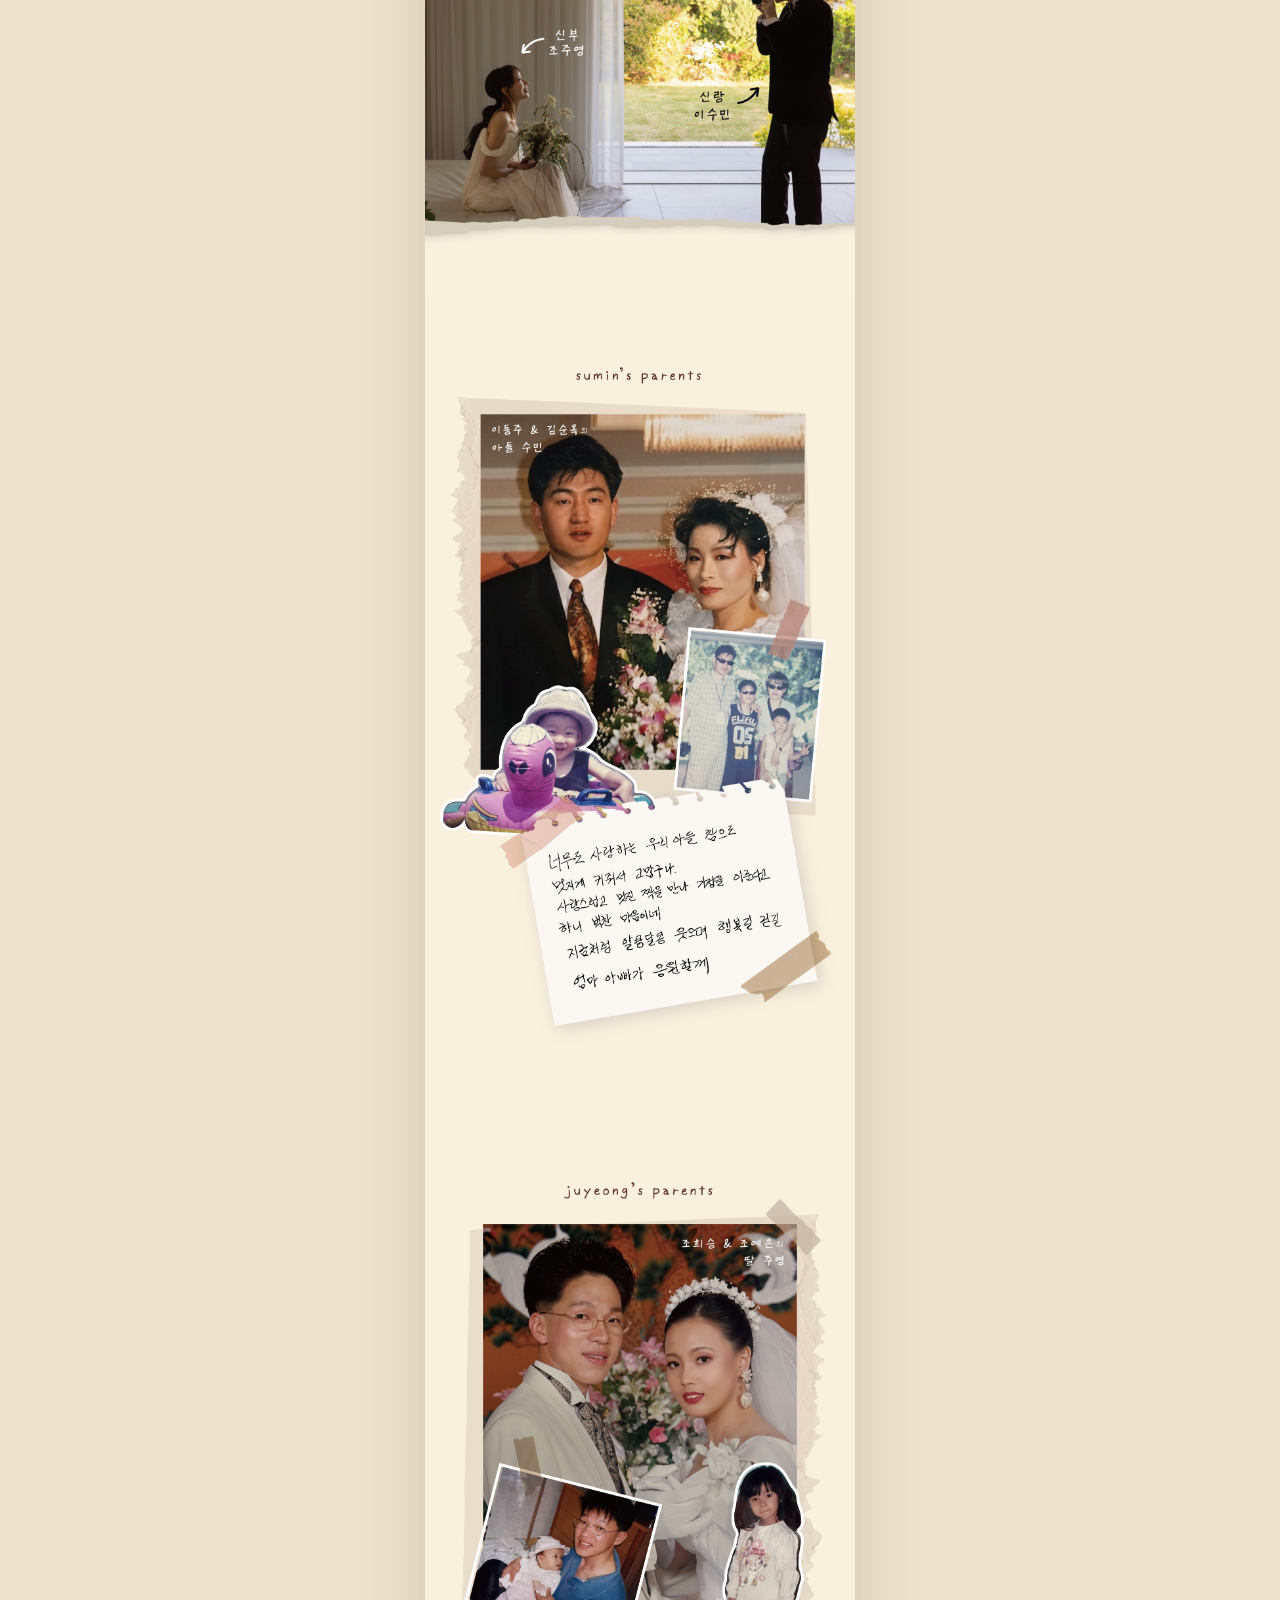
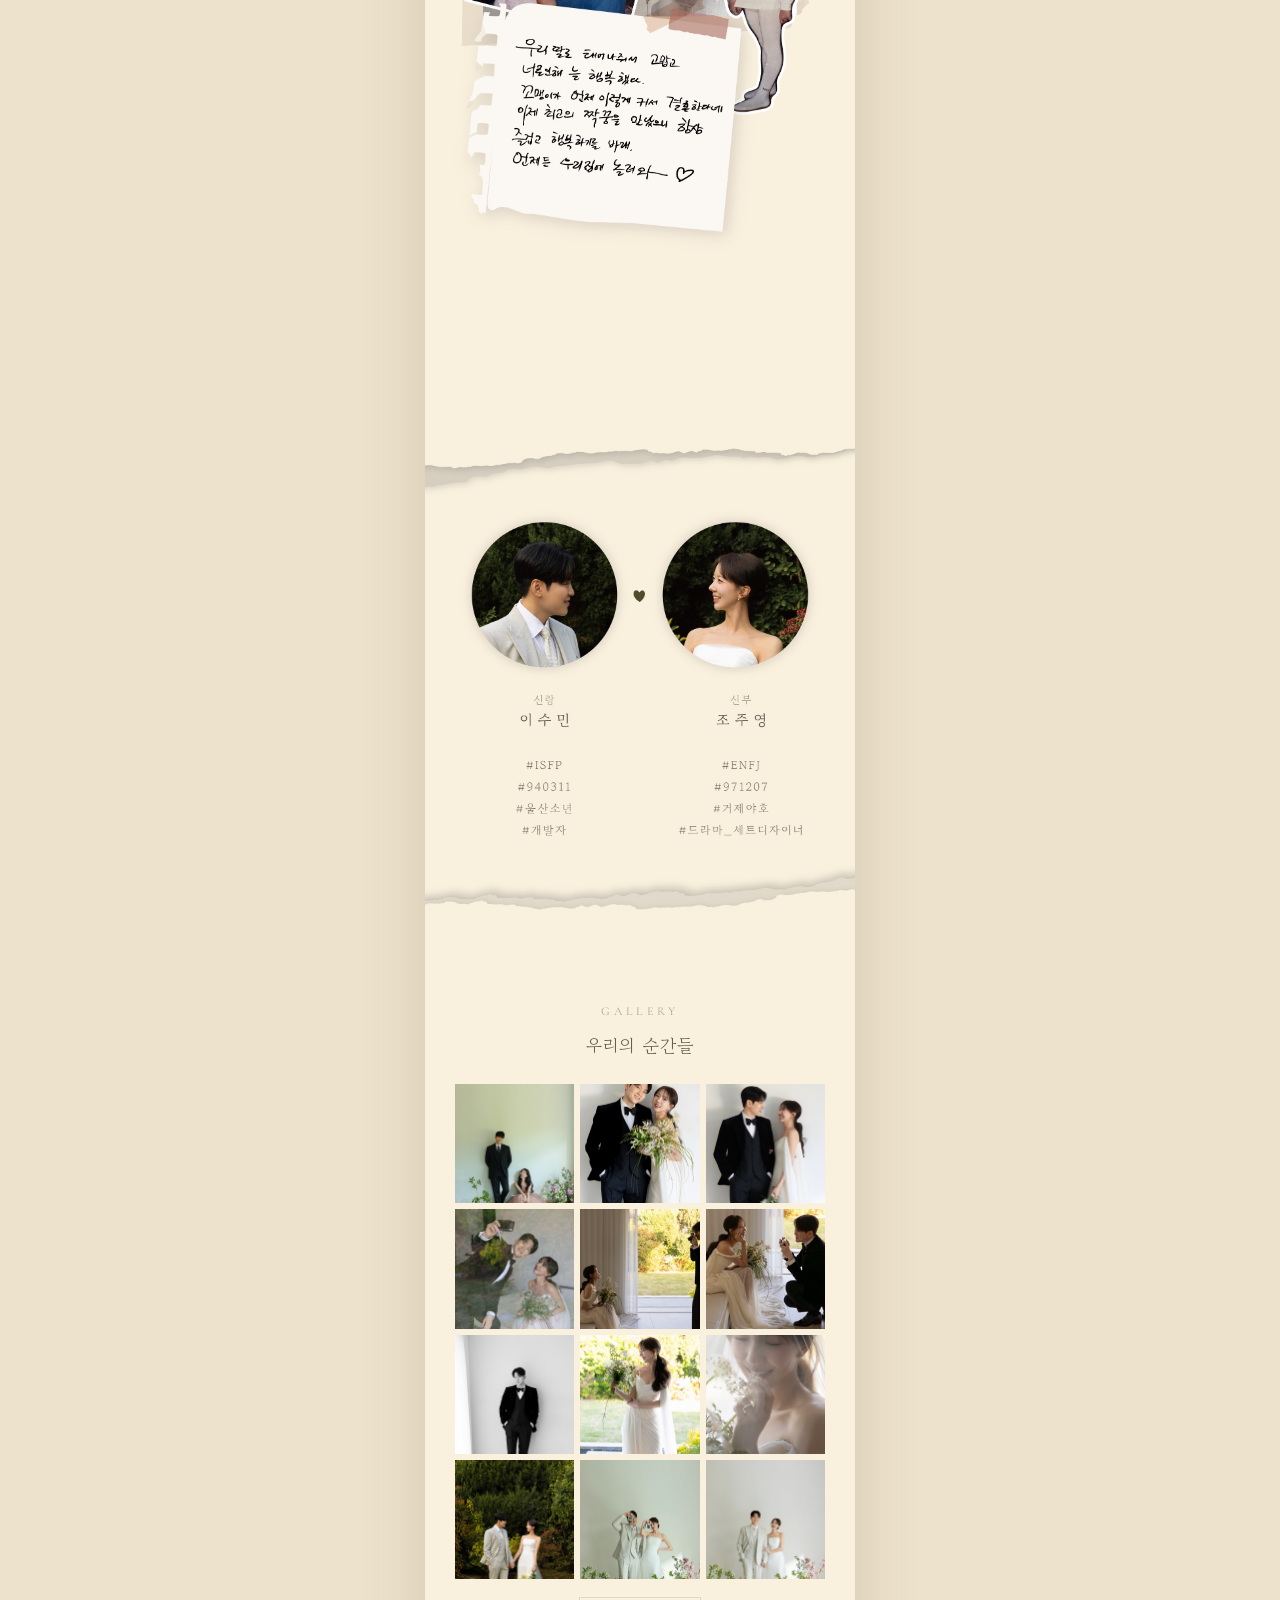
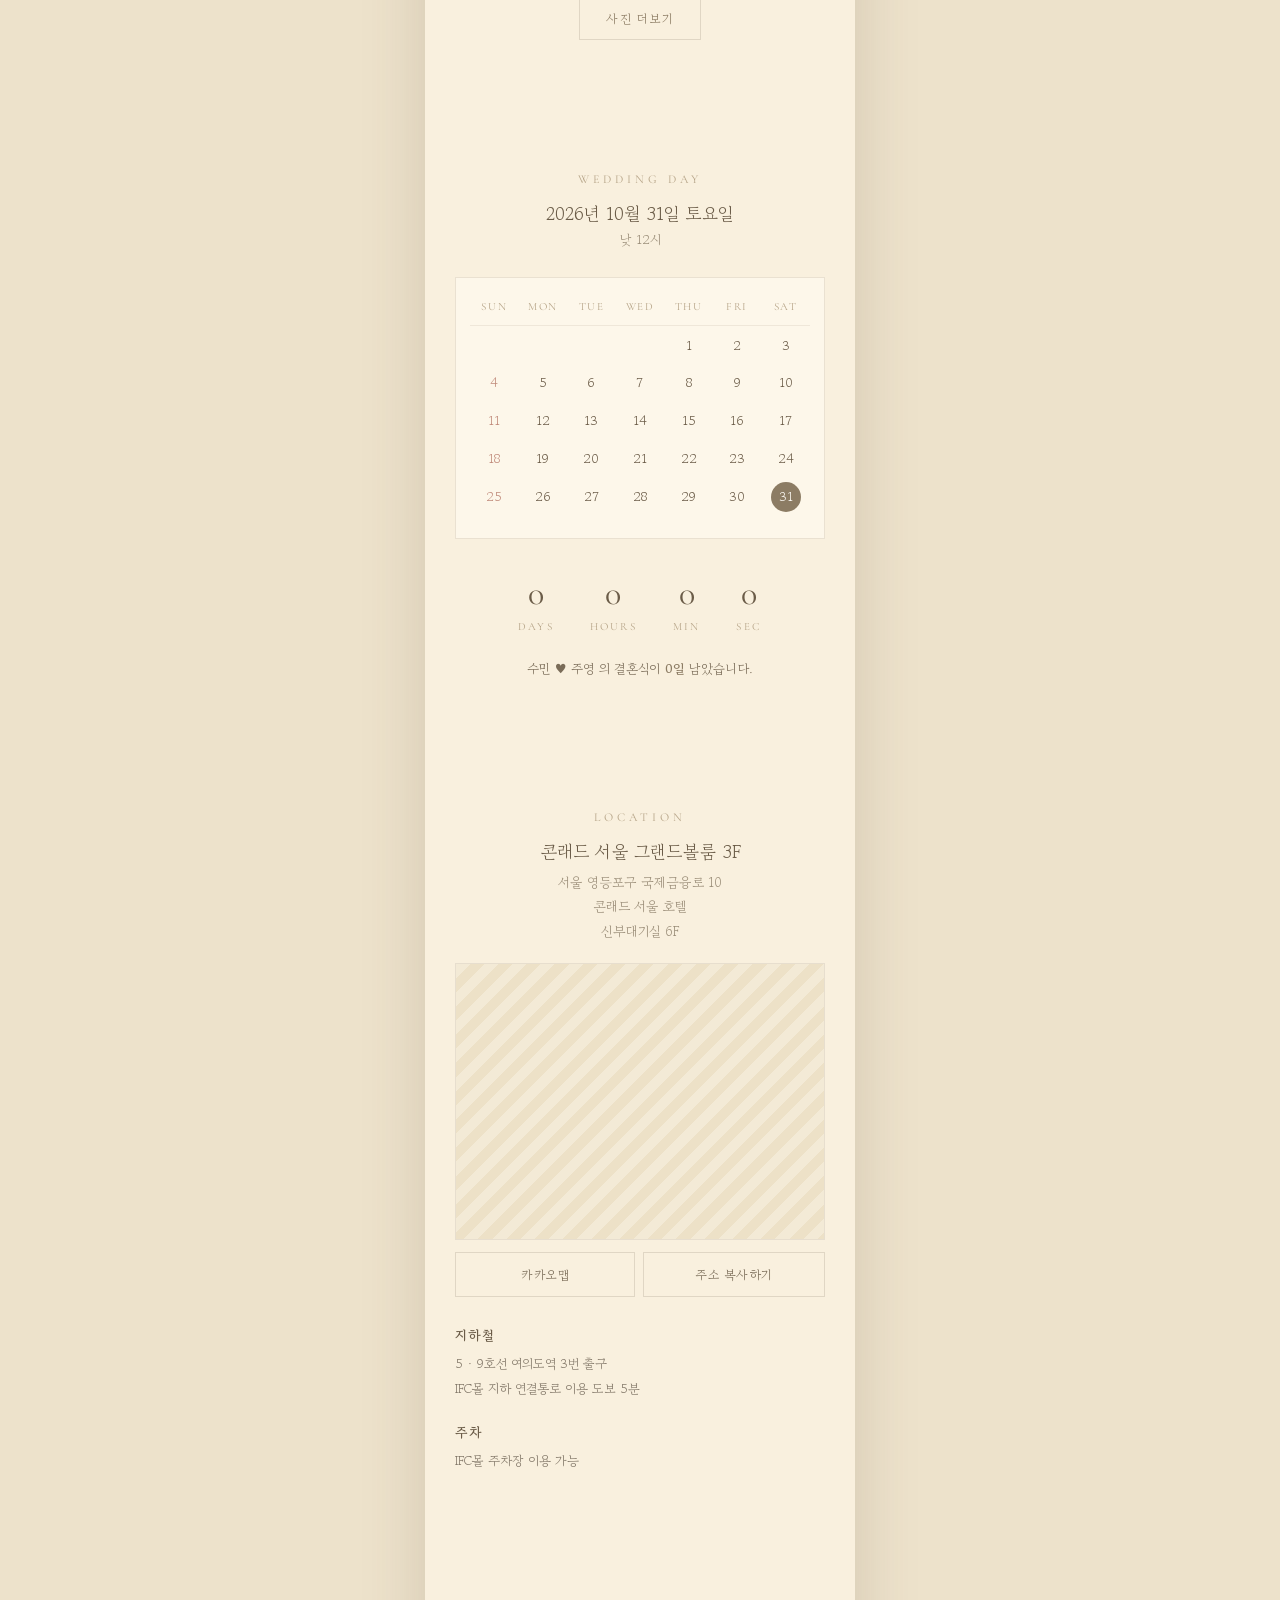
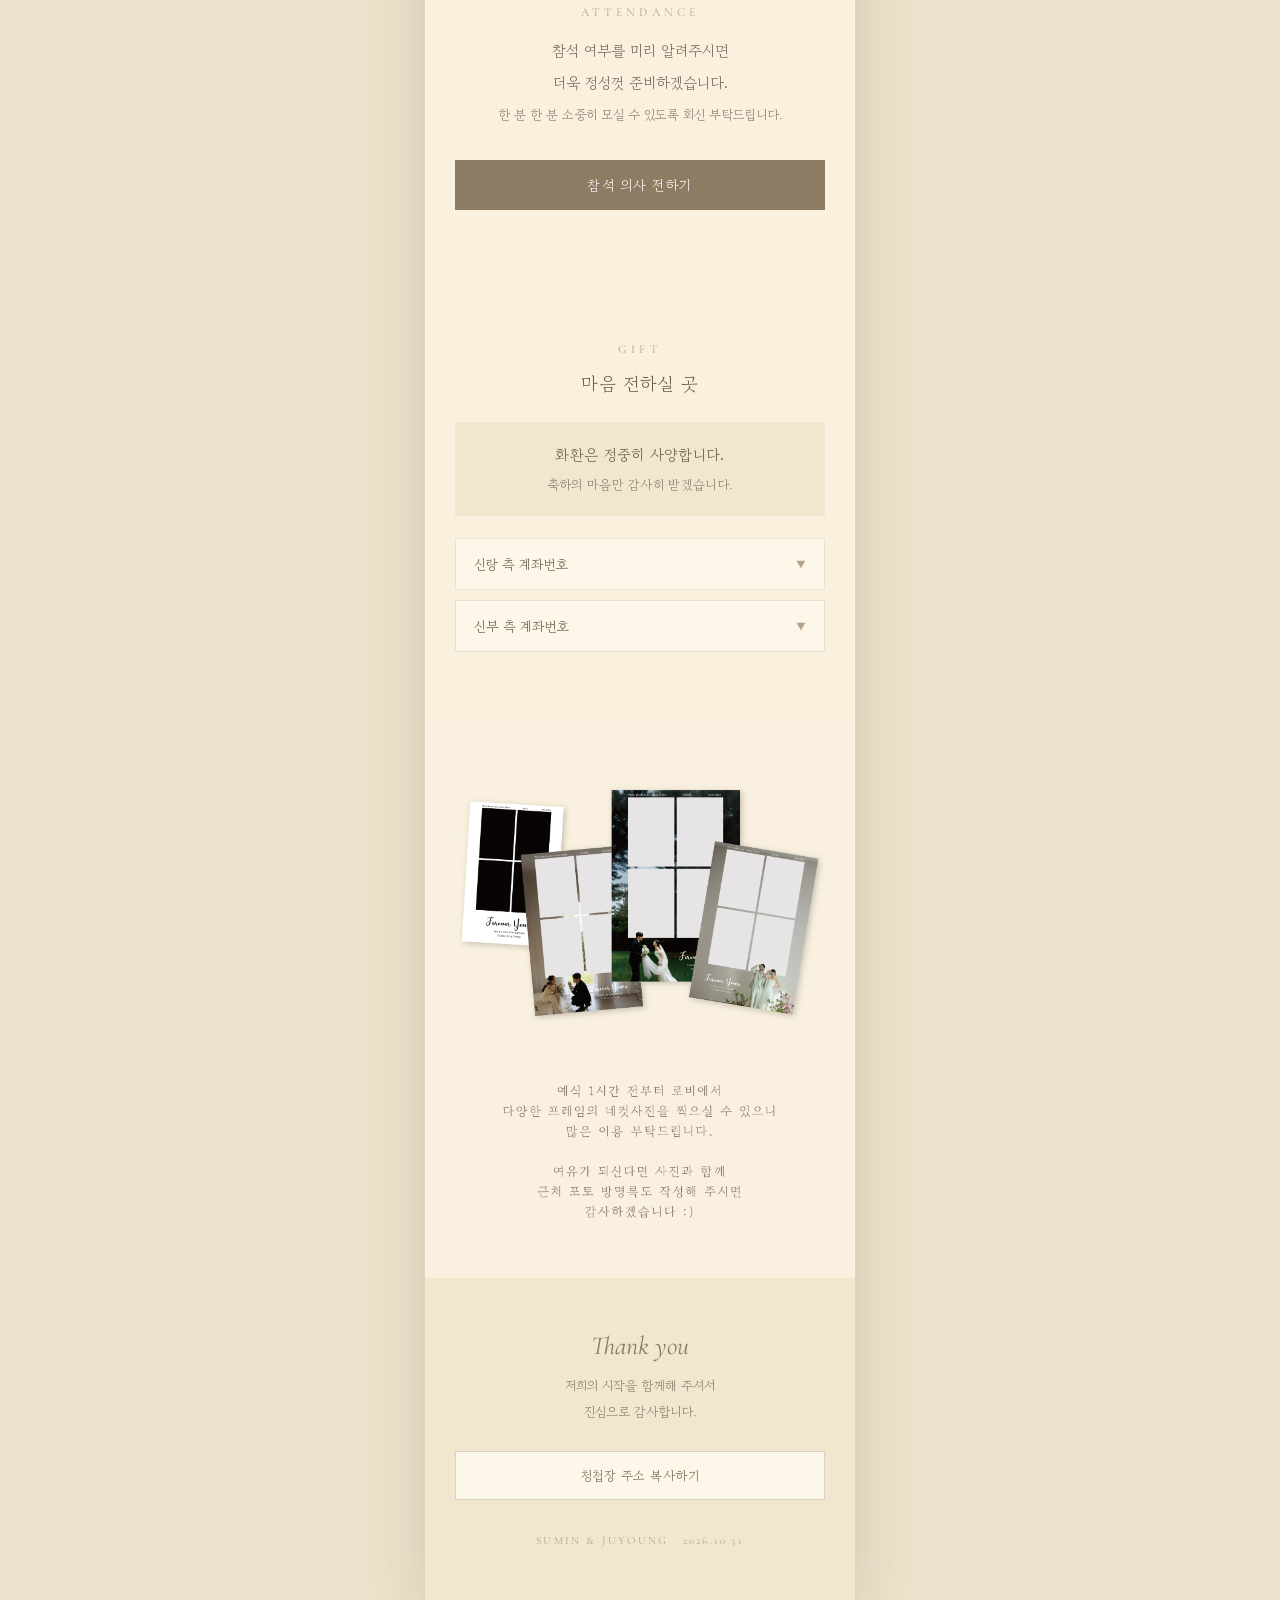
==== commit 13315ec5: "Fix desktop cover overlap and initial scroll reveal flicker" ====
--- a/index.html
+++ b/index.html
@@ -3,6 +3,7 @@
 <head>
 <meta charset="UTF-8">
 <meta name="viewport" content="width=device-width, initial-scale=1.0, maximum-scale=1.0, user-scalable=no">
+<script>document.documentElement.classList.add('js');</script>
 <title>이수민 ♥ 조주영, 결혼합니다</title>
 
 <!-- 카톡/SNS 공유 미리보기 (OG 태그) -->
@@ -87,12 +88,13 @@
   letter-spacing: .04em; margin: 14px 0 26px;
 }
 
-/* 스크롤 페이드인 —
-   기본은 '보이는 상태'로 두고, 화면 밖 요소만 JS가 .armed 로 숨긴다.
-   이렇게 해야 스크립트 실행 전 첫 페인트에서 깜빡임(빈 화면 → 툭 등장)이 없다. */
-.fade { transition: opacity .8s ease, transform .8s ease; }
-/* 숨길 때는 전환 없이 즉시(안 그러면 1 → 0 으로 사라지는 게 보임), 나타날 때만 페이드 */
-.fade.armed:not(.show) { opacity: 0; transform: translateY(14px); transition: none; }
+/* JS 사용 시 첫 페인트부터 숨김. JS가 없으면 본문을 그대로 표시한다. */
+.fade { transition: opacity .4s ease, transform .4s ease; }
+.js .fade:not(.show) { opacity: 0; transform: translateY(14px); }
+.fade.reveal-initial { transition: none; }
+@media (prefers-reduced-motion: reduce) {
+  .fade { transition: none; transform: none !important; }
+}
 
 /* 이미지 플레이스홀더 — 실제 사진으로 교체 시 <img>로 바꾸면 됨 */
 .ph {
@@ -118,15 +120,15 @@
 .btn-primary:hover { background: var(--primary-hover); }
 
 /* ── 커버 (표지 이미지) ─────────────── */
-/* 첫 화면에는 표지만 보이도록 뷰포트 높이에 맞춤.
-   이미지는 상단 고정·원본 비율 유지, 남는 아래 공간은 동일한 크림 배경이 채움 */
+/* 표지와 날짜 안내를 순서대로 배치해 긴 화면에서도 빈 공간이나 본문 가림이 생기지 않게 한다.
+   1.53은 표지 사진의 찢긴 가장자리 위치를 폭에 대한 비율로 나타낸 값이다. */
 .cover {
   position: relative;
   padding: 0; font-size: 0; overflow: hidden;
-  height: 100vh; height: 100svh;
+  aspect-ratio: 100 / 153;
   background: var(--bg);
 }
-.cover .cover-img { width: 100%; height: auto; }
+.cover .cover-img { display: block; width: 100%; height: auto; }
 /* 표지 전용 꽃잎 흩날림 캔버스 */
 #petal-canvas {
   position: absolute; inset: 0;
@@ -135,14 +137,9 @@
 }
 
 /* ── Save the Date ─────────────────── */
-/* 커버(100svh) 하단의 빈 크림 영역까지 끌어올려 찢김 라인 바로 아래에 배치.
-   1.53 ≈ 표지 이미지에서 찢김 하단의 세로 위치(폭 대비 비율).
-   position+z-index: 커버(positioned)와 겹치므로 위에 그려지도록 */
+/* 표지 바로 다음에 배치해 화면 높이에 관계없이 본문과 겹치지 않는다. */
 .std {
-  position: relative; z-index: 1;
   text-align: center;
-  margin-top: min(0px, calc(1.53 * min(100vw, 430px) + 2px - 100vh));
-  margin-top: min(0px, calc(1.53 * min(100vw, 430px) + 2px - 100svh));
 }
 .std .std-date { margin: 14px 0 4px; font-size: 18px; color: var(--heading); }
 .std .std-time { font-size: 13px; color: var(--muted); }
@@ -423,6 +420,7 @@
 </head>
 <body>
 <div class="wrap">
+  <div class="hero">
 
   <!-- ═══ 커버 (표지 이미지) ═══ -->
   <section class="cover">
@@ -432,7 +430,7 @@
 
   <!-- ═══ Save the Date ═══ -->
   <section class="std">
-    <!-- data-reveal="scroll": 첫 화면(커버)에 걸쳐 있어, 위치와 무관하게 스크롤 시작 시 노출 -->
+    <!-- 첫 화면에서는 숨기고 스크롤을 시작하면 표시 -->
     <div class="fade" data-reveal="scroll">
       <p class="sec-label">Save the Date</p>
       <p class="std-date">2026년 10월 31일 토요일</p>
@@ -444,6 +442,8 @@
       </div>
     </div>
   </section>
+
+  </div>
 
   <!-- ═══════════════════════════════════════════
        이야기 흐름 구간 — 인사말부터 편지까지
@@ -797,20 +797,20 @@
    모든 .fade 요소를 하나의 로직으로 처리한다.
    · 노출 조건(ready)
      - 기본: 요소가 뷰포트에 들어왔을 때
-     - data-reveal="scroll": 스크롤을 60px 이상 내렸을 때 (커버에 겹친 Save the Date용)
-   · 로드 시점에 이미 조건 충족 → 전환 없이 즉시 노출 (깜빡임 없음)
-   · 미충족 요소만 .armed로 숨기고, 스크롤/리사이즈 시 조건 충족되면 페이드인 */
+     - data-reveal="scroll": 첫 스크롤부터 노출 (Save the Date용)
+   · 로드 시점에 이미 조건 충족 → 전환 없이 즉시 노출
+   · 나머지는 CSS가 처음부터 숨기고, 조건 충족 시 한 번만 페이드인 */
 (function () {
   const els = [...document.querySelectorAll('.fade')];
   const ready = (el) => {
-    if (el.dataset.reveal === 'scroll') return window.scrollY > 60;
+    if (el.dataset.reveal === 'scroll') return window.scrollY > 0;
     const r = el.getBoundingClientRect();
     return r.top < window.innerHeight * 0.95 && r.bottom > 0;
   };
   let pending = [];
   els.forEach(el => {
-    if (ready(el)) el.classList.add('show');   // 즉시 노출 (armed가 없어 전환 안 걸림)
-    else { el.classList.add('armed'); pending.push(el); }
+    if (ready(el)) el.classList.add('show', 'reveal-initial');
+    else pending.push(el);
   });
   if (!pending.length) return;
   let raf = null;
@@ -818,17 +818,22 @@
     raf = null;
     pending = pending.filter(el => {
       if (!ready(el)) return true;
-      el.classList.add('show');                // armed 상태에서 show → 페이드인
+      el.classList.add('show');
       return false;
     });
     if (!pending.length) {
       window.removeEventListener('scroll', onScroll);
       window.removeEventListener('resize', onScroll);
+      window.removeEventListener('pageshow', onScroll);
+      window.removeEventListener('load', onScroll);
     }
   };
   const onScroll = () => { if (!raf) raf = requestAnimationFrame(update); };
   window.addEventListener('scroll', onScroll, { passive: true });
   window.addEventListener('resize', onScroll, { passive: true });
+  window.addEventListener('pageshow', onScroll);
+  window.addEventListener('load', onScroll);
+  document.fonts.ready.then(onScroll);
 })();
 
 /* ── 표지 꽃잎 흩날림 효과 ── */
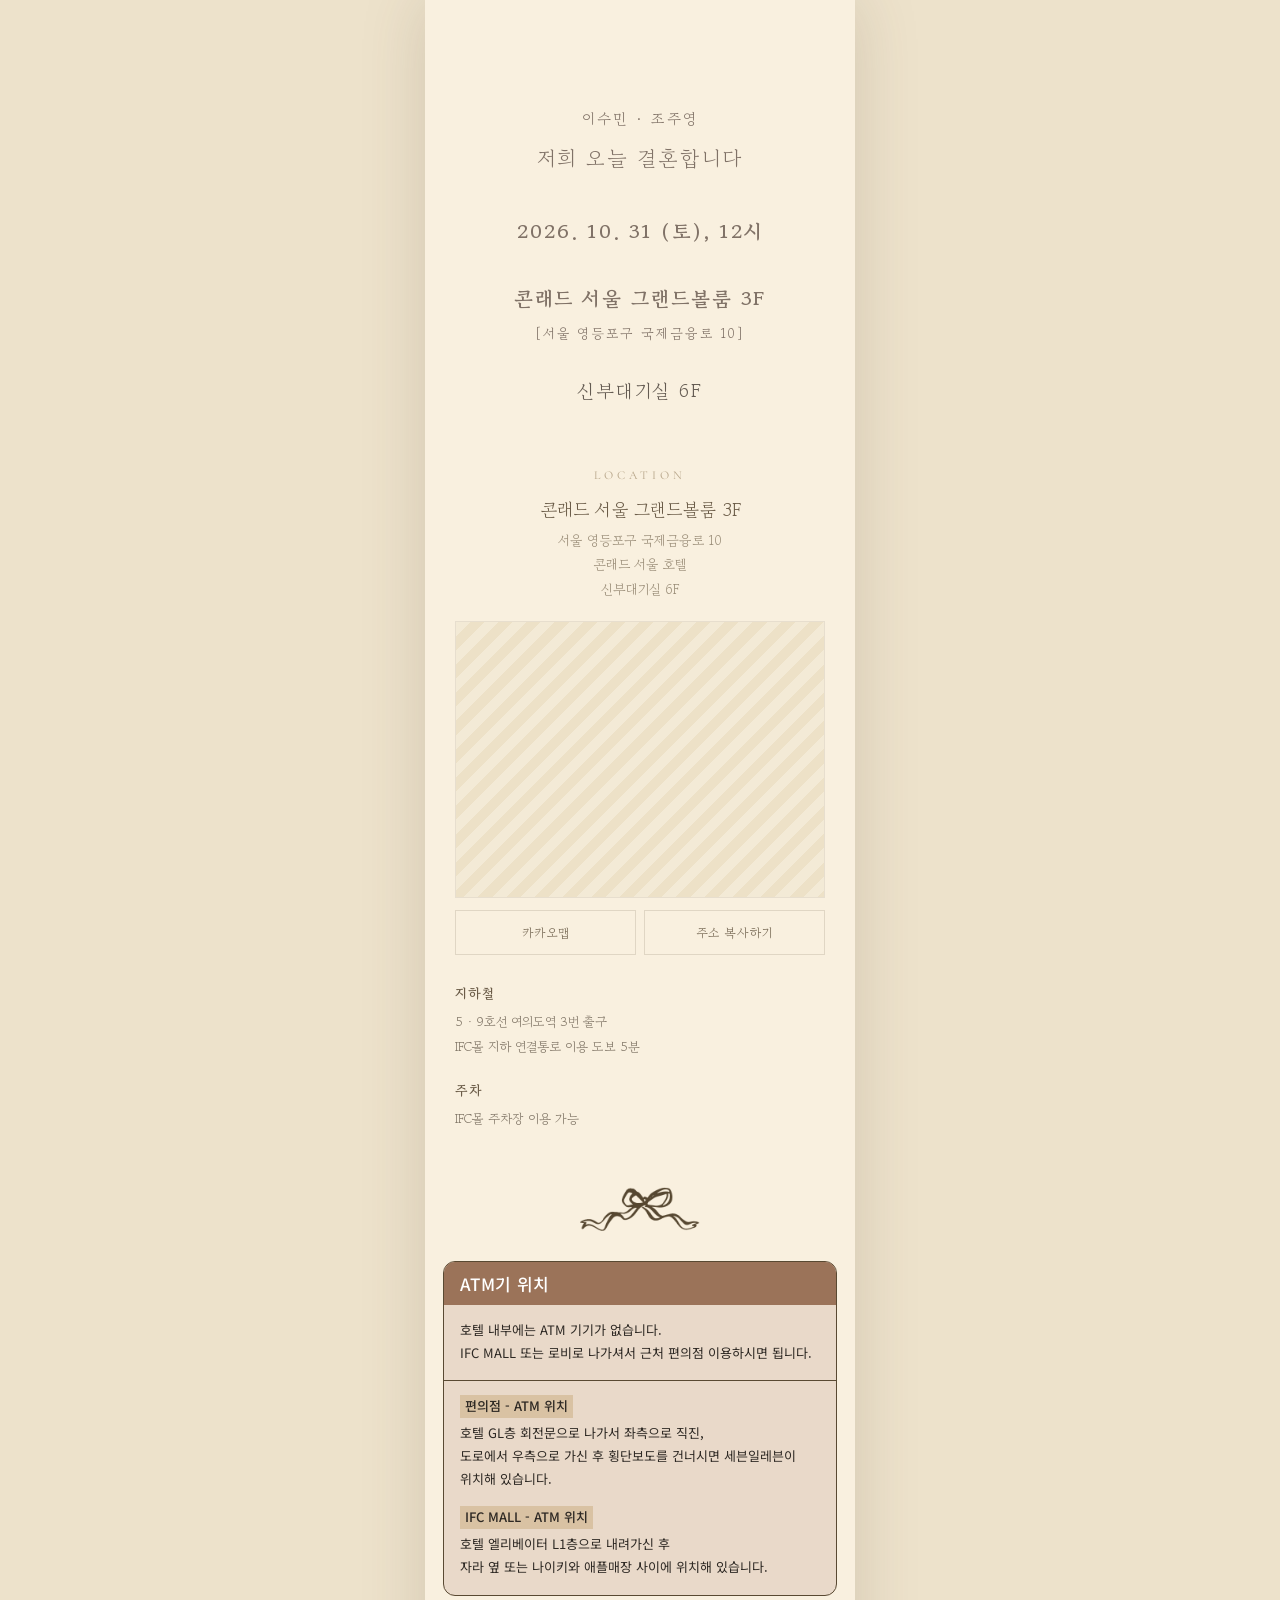
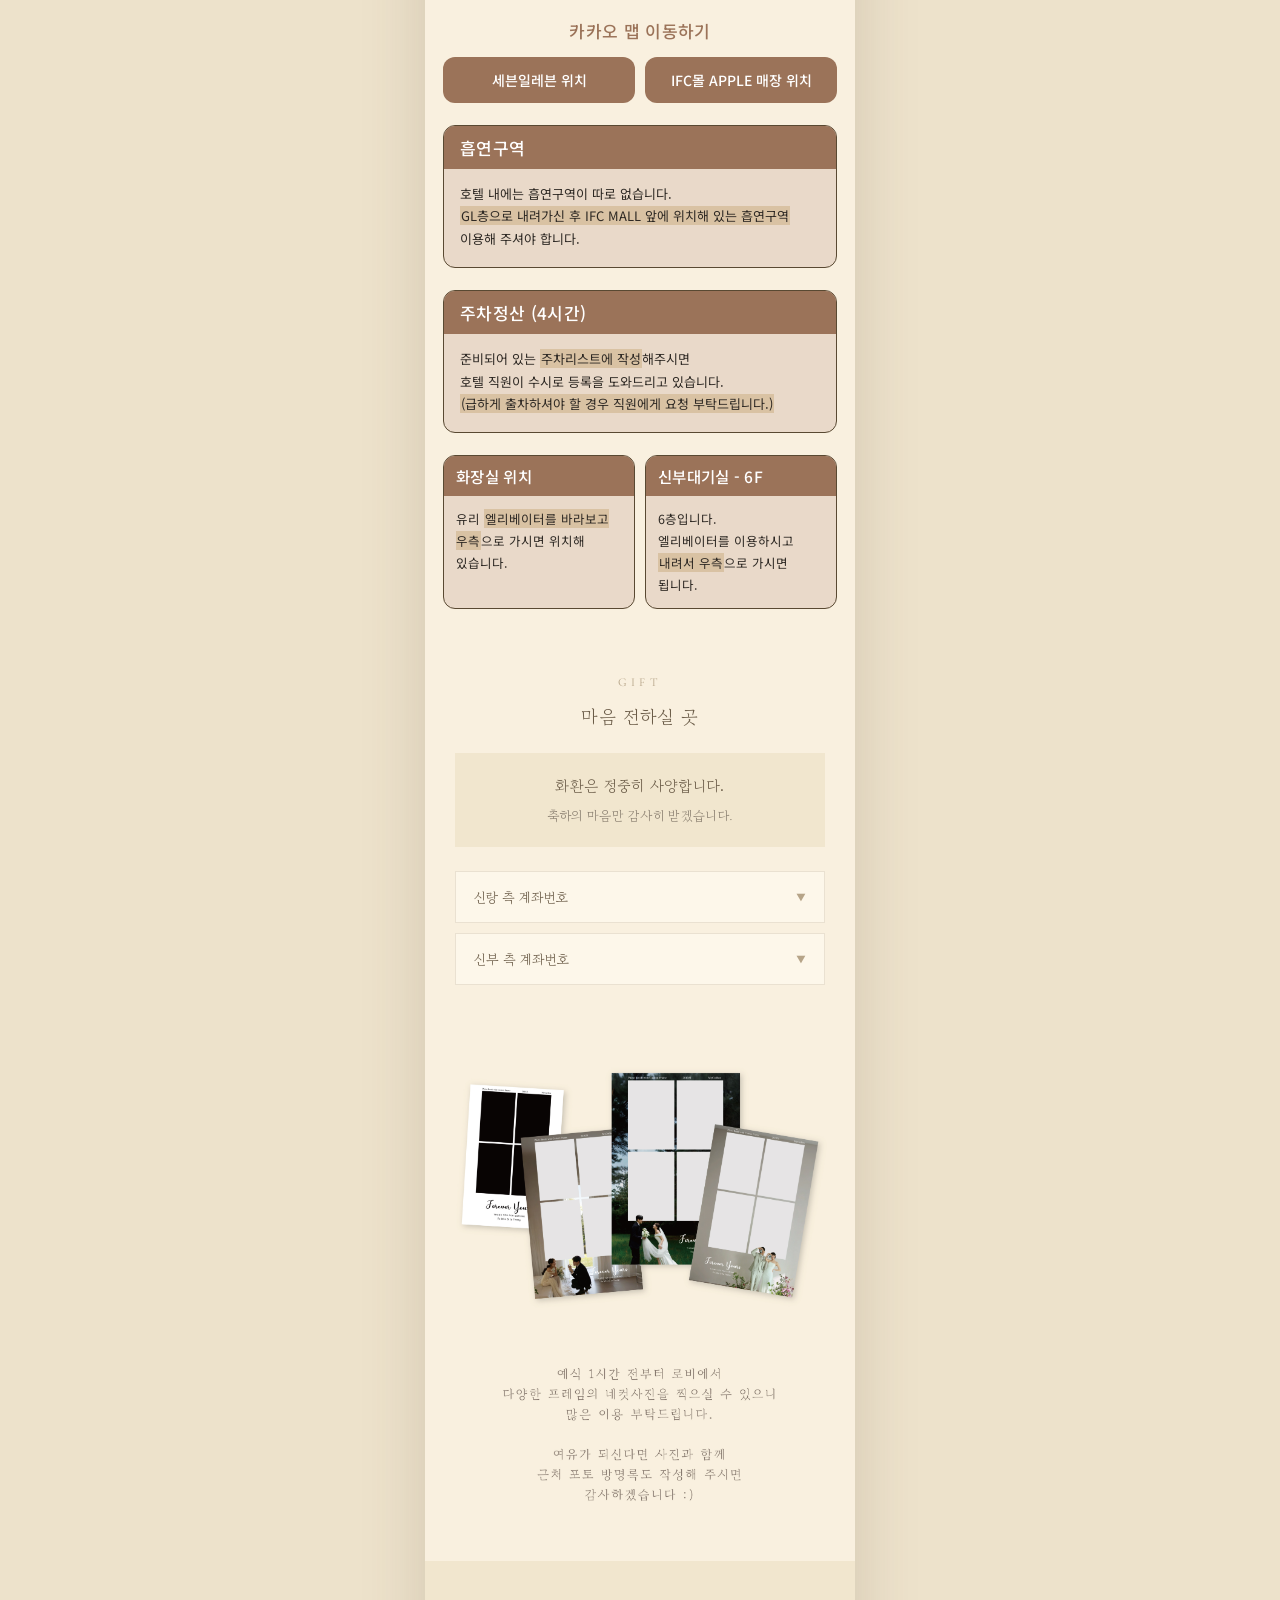
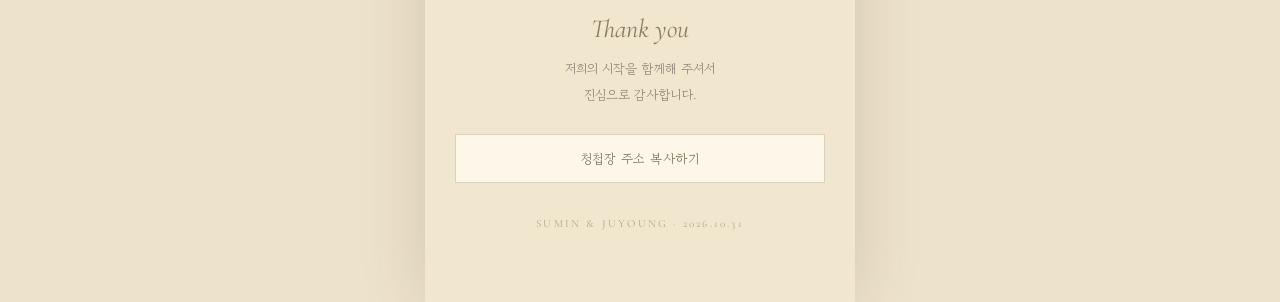
==== commit c88182ae: "예식 당일용 청첩장으로 개편 첫 화면을 "저희 오늘 결혼합니다" 텍스트 화면으로 바꾸고, 하객이 현장에서 바로 찾는 정보만 남김: 오시는 길 → 현장 안내 카드(ATM·흡연구역·주" ====
--- a/index.html
+++ b/index.html
@@ -3,631 +3,307 @@
 <head>
 <meta charset="UTF-8">
 <meta name="viewport" content="width=device-width, initial-scale=1.0, maximum-scale=1.0, user-scalable=no">
-<script>document.documentElement.classList.add('js');</script>
 <title>이수민 ♥ 조주영, 결혼합니다</title>
 
 <!-- 카톡/SNS 공유 미리보기 (OG 태그) -->
-<meta property="og:title" content="이수민 ♥ 조주영, 결혼합니다">
-<meta property="og:description" content="2026년 10월 31일 토요일 낮 12시 · 콘래드 서울">
+<meta property="og:title" content="이수민 ♥ 조주영, 저희 오늘 결혼합니다">
+<meta property="og:description" content="2026년 10월 31일 토요일 낮 12시 · 콘래드 서울 그랜드볼룸 3F">
 <meta property="og:image" content="https://sumniy.github.io/mobile-wedding-invitation/images/cover.jpg">
 <meta property="og:url" content="https://sumniy.github.io/mobile-wedding-invitation/">
 <meta property="og:type" content="website">
 
 <link rel="preconnect" href="https://fonts.googleapis.com">
 <link rel="preconnect" href="https://fonts.gstatic.com" crossorigin>
-<link href="https://fonts.googleapis.com/css2?family=Gowun+Batang:wght@400;700&family=Cormorant+Garamond:ital,wght@0,300;0,400;1,300;1,400&family=Noto+Sans+KR:wght@300;400;500&display=swap" rel="stylesheet">
+<link href="https://fonts.googleapis.com/css2?family=Gowun+Batang:wght@400;700&family=Cormorant+Garamond:ital,wght@0,400;1,400&family=Noto+Sans+KR:wght@400;500&display=swap" rel="stylesheet">
 
 <style>
 /* ============================================================
-   웜 샌드 · 미니멀 세리프 톤 (디자인 시안 기준)
+   예식 당일용 — 첫 화면 + 현장 안내 카드 + 오시는 길 + 마음 전하실 곳 + 네컷 사진 안내 + 감사 인사만 남긴 초단순 버전
+   (이전 청첩장 전체 버전은 git 기록에 있음)
    ============================================================ */
 :root {
-  /* 배경 크림톤 — 첨부 이미지(#F9F0DE)와 동일 계열 */
   --page-bg: #EDE2CB;
-  --bg: #F9F0DE;
-  --bg-soft: #FDF7EA;
-  --bg-deep: #F1E6CE;
-  --text: #4A4139;
-  --heading: #6B5C48;
-  --body: #71675A;
-  --muted: #9B8E79;
-  --muted-2: #8C8172;
-  --gold: #B6A488;
-  --primary: #8C7C64;
-  --primary-hover: #7A6C58;
-  --on-primary: #FBF8F2;
-  --btn-border: #E0D6C4;
-  --input-border: #E4DACA;
-  --box-border: #EAE1D1;
-  --line: #E2D8C7;
-  --line-soft: #EFE7D9;
-  --divider: #DCD1BE;
-  --sun: #C08A7A;
+  --bg: #F9F0DF;
+  --text: #807267;
+  --text-strong: #645B52;
+  --card-head: #9B7359;
+  --card-body: #E9D9C9;
+  --card-line: #594932;
+  --mark: #D9C2A3;
+  --ink: #2E2924;
   --batang: 'Gowun Batang', serif;
-  --latin: 'Cormorant Garamond', serif;
   --sans: 'Noto Sans KR', 'Apple SD Gothic Neo', sans-serif;
 }
 * { box-sizing: border-box; margin: 0; padding: 0; -webkit-tap-highlight-color: transparent; }
-html { scroll-behavior: smooth; }
 body {
   font-family: var(--batang);
-  font-weight: 400;
   color: var(--text);
   background: var(--page-bg);
   -webkit-font-smoothing: antialiased;
-  touch-action: manipulation; /* 더블탭 확대 방지 (탭 반응도 빨라짐) */
+  touch-action: manipulation;
 }
 .wrap {
-  max-width: 430px;
+  max-width: 430px; min-height: 100vh;
   margin: 0 auto;
   background: var(--bg);
   box-shadow: 0 0 60px rgba(90,74,54,.18);
   overflow-x: hidden;
 }
-.serif { font-family: var(--batang); }
-
-/* 정보성 섹션 */
-section { padding: 66px 30px; }
-.sec-label {
-  text-align: center; font-family: var(--latin);
-  font-size: 12px; font-weight: 400; letter-spacing: .34em;
-  color: var(--gold); text-transform: uppercase;
-}
-.sec-title {
+
+/* ── 첫 화면 ─────────────────────── */
+/* 화면 높이에 고정하지 않음 — 첫 화면 아래쪽에 리본과 첫 카드가 살짝 보여
+   스크롤하면 안내가 이어진다는 게 자연스럽게 드러나도록 */
+.hero {
+  padding: 12vh 24px 0;
+  padding-top: 12svh;
+  text-align: center;
+  letter-spacing: .12em;
+}
+.hero .names { font-size: 15px; }
+.hero .names .dot { margin: 0 .5em; }
+.hero .today { margin-top: 14px; font-size: 21px; font-weight: 400; }
+.hero .date { margin-top: 44px; font-size: 20px; font-weight: 700; }
+.hero .venue { margin-top: 38px; font-size: 20px; font-weight: 700; }
+.hero .addr { margin-top: 10px; font-size: 13.5px; }
+.hero .bride { margin-top: 34px; font-size: 19px; color: var(--text-strong); }
+
+/* ── 안내 카드 ─────────────────────── */
+.info { padding: 64px 18px 64px; font-family: var(--sans); color: var(--ink); }
+/* 스크롤 전에는 첫 화면만 — 스크롤을 시작하면 안내가 페이드인.
+   기본은 보이는 상태이고 JS가 .armed 를 붙여 숨김 (스크립트가 안 돌아도 안내는 보임) */
+.info { transition: opacity .7s ease, transform .7s ease; }
+.info.armed:not(.show) { opacity: 0; transform: translateY(16px); transition: none; }
+.ribbon { display: block; width: 120px; height: auto; margin: 0 auto 30px; }
+.card {
+  border: 1px solid var(--card-line); border-radius: 12px;
+  background: var(--card-body); overflow: hidden;
+}
+.card + .card, .card + .map-block, .map-block + .card, .card + .row, .row { margin-top: 22px; }
+.card h2 {
+  background: var(--card-head); color: #fff;
+  font-size: 17px; font-weight: 500; letter-spacing: .02em;
+  padding: 9px 16px;
+}
+.card .body { padding: 14px 16px 16px; font-size: 13px; line-height: 1.75; word-break: keep-all; }
+.card .body + .body { border-top: 1px solid var(--card-line); }
+.tag + p { margin-top: 4px; }
+p + .tag { margin-top: 16px; }
+.tag { display: inline-block; background: var(--mark); padding: 0 5px; font-weight: 500; }
+mark { background: var(--mark); color: inherit; padding: 0 1px; }
+
+.map-block { text-align: center; }
+.map-block h3 {
+  font-size: 17px; font-weight: 500; color: var(--card-head); letter-spacing: .02em;
+}
+.map-btns { display: flex; gap: 10px; margin-top: 14px; }
+.map-btns button {
+  flex: 1; padding: 13px 6px; border: 0; border-radius: 12px;
+  background: var(--card-head); color: #fff; cursor: pointer;
+  font-family: var(--sans); font-size: 14px; font-weight: 500;
+}
+.map-btns button:active { opacity: .85; }
+
+.row { display: grid; grid-template-columns: 1fr 1fr; gap: 10px; }
+.row .card { margin-top: 0; }
+.row .card h2 { font-size: 15.5px; padding: 9px 12px; }
+.row .card .body { padding: 12px; font-size: 12.5px; }
+
+/* ── 오시는 길 (기존 청첩장 섹션 유지) ── */
+.location {
+  margin: 0 -18px; padding: 0 30px 56px;
   text-align: center; font-family: var(--batang);
-  font-size: 18px; font-weight: 400; letter-spacing: .04em;
-  color: var(--heading); margin: 14px 0 26px;
-}
-
-/* 이야기 흐름 구간 — 제목 없이 이어지는 부분 */
-.story { padding: 0 30px; }
-.story .block { padding: 52px 0; }
-.divider { width: 44px; height: 1px; margin: 0 auto; background: var(--divider); }
-.caption {
-  text-align: center; font-size: 18px; color: var(--heading);
-  letter-spacing: .04em; margin: 14px 0 26px;
-}
-
-/* JS 사용 시 첫 페인트부터 숨김. JS가 없으면 본문을 그대로 표시한다. */
-.fade { transition: opacity .4s ease, transform .4s ease; }
-.js .fade:not(.show) { opacity: 0; transform: translateY(14px); }
-.fade.reveal-initial { transition: none; }
-@media (prefers-reduced-motion: reduce) {
-  .fade { transition: none; transform: none !important; }
-}
-
-/* 이미지 플레이스홀더 — 실제 사진으로 교체 시 <img>로 바꾸면 됨 */
-.ph {
-  background: repeating-linear-gradient(135deg, #F3EAD6 0 10px, #EDE1C7 10px 20px);
-  border: 1px solid var(--line);
-  display: flex; align-items: center; justify-content: center;
-  color: var(--muted); font-family: ui-monospace, monospace;
-  font-size: 11px; letter-spacing: .06em; width: 100%;
-}
-
-/* 공용 버튼 */
-.btn {
-  font-family: var(--batang); cursor: pointer; letter-spacing: .04em;
-  border: 1px solid var(--btn-border); background: var(--bg-soft); color: #7A6C58;
-  font-size: 12.5px; padding: 12px 0;
-}
-.btn:hover { background: #F1EADD; }
-.btn-primary {
-  font-family: var(--batang); cursor: pointer; letter-spacing: .08em;
-  border: 0; background: var(--primary); color: var(--on-primary);
-  font-size: 14px; padding: 15px 0;
-}
-.btn-primary:hover { background: var(--primary-hover); }
-
-/* ── 커버 (표지 이미지) ─────────────── */
-/* 표지와 날짜 안내를 순서대로 배치해 긴 화면에서도 빈 공간이나 본문 가림이 생기지 않게 한다.
-   1.53은 표지 사진의 찢긴 가장자리 위치를 폭에 대한 비율로 나타낸 값이다. */
-.cover {
-  position: relative;
-  padding: 0; font-size: 0; overflow: hidden;
-  aspect-ratio: 100 / 153;
-  background: var(--bg);
-}
-.cover .cover-img { display: block; width: 100%; height: auto; }
-/* 표지 전용 꽃잎 흩날림 캔버스 */
-#petal-canvas {
-  position: absolute; inset: 0;
-  width: 100%; height: 100%;
-  pointer-events: none;
-}
-
-/* ── Save the Date ─────────────────── */
-/* 표지 바로 다음에 배치해 화면 높이에 관계없이 본문과 겹치지 않는다. */
-.std {
-  text-align: center;
-}
-.std .std-date { margin: 14px 0 4px; font-size: 18px; color: var(--heading); }
-.std .std-time { font-size: 13px; color: var(--muted); }
-.std .std-detail { margin-top: 22px; font-size: 13.5px; line-height: 2; color: var(--muted-2); }
-
-/* ── 초대 인사말 ─────────────────────── */
-.invite { text-align: center; }
-.invite-title {
-  text-align: center; font-family: var(--batang);
-  font-size: 19px; font-weight: 400; letter-spacing: .04em;
-  color: var(--heading); margin: 16px 0 30px;
-}
-.invite-msg { font-size: 14.5px; line-height: 2.25; color: var(--body); text-wrap: pretty; }
-/* 초대글과 부모님 편지 사이 신랑·신부 소개 사진 (찢긴 가장자리가 이미지에 포함, 풀블리드) */
-.invite-photo { display: block; width: calc(100% + 60px); margin: 44px -30px 0; height: auto; }
-/* 본문 폭보다 15% 크게 (양쪽 여백으로 살짝 확장, wrap 밖으로는 안 나감) */
-.parents-img { display: block; width: 115%; max-width: none; margin-left: -7.5%; height: auto; }
-.invite-photo + .parents-img { margin-top: 44px; }
-.parents-img + .parents-img { margin-top: 24px; }
-
-/* ── 신랑 & 신부 소개 ─────────────────
-   디자인 시안 이미지 한 장(찢긴 종이 밴드·프로필 사진·이름·태그 포함)을
-   풀블리드로 사용. 이미지 배경이 --bg(#F9F0DE)와 동일해 경계 없이 이어짐 */
-.profile-band { display: block; width: calc(100% + 60px); margin: 46px -30px 40px; height: auto; }
-
-/* ── 갤러리 ────────────────────────── */
-.gallery-block { text-align: center; }
-.gallery-grid { display: grid; grid-template-columns: repeat(3, 1fr); gap: 6px; }
-.gallery-grid .ph { aspect-ratio: 1; cursor: pointer; font-size: 10px; }
-.gallery-grid img {
-  display: block; width: 100%; aspect-ratio: 1;
-  object-fit: cover; cursor: pointer;
-  object-position: center 22%; /* 세로 사진에서 얼굴이 있는 상단 위주로 크롭 */
-}
-.gallery-grid .hidden-item { display: none; }
-.gallery-grid.expanded .hidden-item { display: block; }
-.more-btn {
-  margin-top: 18px; padding: 11px 26px;
-  font-family: var(--batang); font-size: 12.5px; letter-spacing: .1em; color: #8C7C64;
-  background: transparent; border: 1px solid var(--btn-border); cursor: pointer;
-}
-.more-btn:hover { background: #F1EADD; }
-
-/* 라이트박스 */
-#lightbox {
-  display: none; position: fixed; inset: 0; z-index: 100;
-  background: rgba(60,50,38,.94);
-  align-items: center; justify-content: center;
-  touch-action: none; /* 스와이프 중 배경 페이지 스크롤 방지 */
-}
-#lightbox.open { display: flex; }
-#lightbox img { width: 100%; height: auto; max-height: 90vh; object-fit: contain; }
-#lightbox .lb-close {
-  position: absolute; top: 20px; right: 24px;
-  color: #F6F1E8; font-size: 26px; background: none; border: none; cursor: pointer;
-}
-#lightbox .lb-nav {
-  position: absolute; top: 50%; transform: translateY(-50%);
-  background: none; border: none; cursor: pointer;
-  color: #F6F1E8; font-size: 36px; line-height: 1;
-  padding: 18px 12px; opacity: .85;
-}
-#lightbox .lb-prev { left: 2px; }
-#lightbox .lb-next { right: 2px; }
-#lightbox .lb-counter {
-  position: absolute; bottom: 30px; left: 50%; transform: translateX(-50%);
-  color: #F6F1E8; font-family: var(--latin); font-size: 14px; letter-spacing: .18em;
-}
-
-/* ── 캘린더 / D-day ────────────────── */
-.calendar { text-align: center; }
-.calendar .cal-date { margin: 14px 0 4px; font-size: 18px; color: var(--heading); }
-.calendar .cal-time { font-size: 13px; color: var(--muted); }
-.cal-box {
-  margin-top: 28px; padding: 22px 14px;
-  border: 1px solid var(--box-border); background: var(--bg-soft);
-}
-.cal-box table {
-  width: 100%; border-collapse: collapse; table-layout: fixed; text-align: center;
-}
-.cal-box th {
-  font-family: var(--latin); font-size: 11px; font-weight: 400;
-  letter-spacing: .14em; color: var(--gold); padding-bottom: 12px;
-  border-bottom: 1px solid var(--line-soft);
-}
-.cal-box td { font-size: 13px; height: 38px; vertical-align: middle; color: var(--heading); }
-.cal-box td.sun { color: var(--sun); }
-.cal-box tr:first-child td { padding-top: 10px; }
-.cal-box td.dday span {
-  display: inline-flex; align-items: center; justify-content: center;
-  width: 30px; height: 30px; border-radius: 50%;
-  background: var(--primary); color: var(--on-primary);
-}
-.countdown { display: flex; justify-content: center; gap: 36px; margin-top: 34px; }
-.countdown .unit { text-align: center; }
-.countdown .num { font-family: var(--latin); font-size: 34px; font-weight: 400; color: var(--heading); }
-.countdown .lab {
-  font-family: var(--latin); font-size: 11px; letter-spacing: .2em;
-  color: var(--gold); margin-top: 6px;
-}
-.dday-msg { text-align: center; font-size: 13px; color: #7A6C58; letter-spacing: .02em; margin-top: 26px; }
-.dday-msg b { color: var(--primary); font-weight: 700; }
-
-/* ── 오시는 길 ─────────────────────── */
-.location { text-align: center; }
-.location .venue-name { margin: 14px 0 6px; font-size: 18px; color: var(--heading); }
-.location .venue-addr { font-size: 13.5px; color: var(--muted); line-height: 1.8; }
+}
+.location .sec-label, .accounts .sec-label {
+  font-family: 'Cormorant Garamond', serif;
+  font-size: 12px; letter-spacing: .34em; color: #B6A488; text-transform: uppercase;
+}
+.location .venue-name { margin: 14px 0 6px; font-size: 18px; color: #6B5C48; }
+.location .venue-addr { font-size: 13.5px; color: #9B8E79; line-height: 1.8; }
 #map {
   margin-top: 20px; width: 100%; aspect-ratio: 4/3;
   border: 1px solid #E7DECE; overflow: hidden;
   background: repeating-linear-gradient(135deg, #F3EAD6 0 10px, #EDE1C7 10px 20px);
 }
-.map-fallback {
-  width: 100%; height: 100%;
-  display: flex; align-items: center; justify-content: center;
-  font-family: ui-monospace, monospace; font-size: 11px; color: var(--muted);
-}
 .map-links { display: flex; gap: 8px; margin-top: 12px; }
-.map-links a { flex: 1; text-decoration: none; }
-.map-links > button { flex: 1; }
-.map-links .btn { width: 100%; display: block; background: var(--bg); }
+.map-links .btn {
+  flex: 1; padding: 12px 0; cursor: pointer;
+  font-family: var(--batang); font-size: 12.5px; letter-spacing: .04em; color: #7A6C58;
+  border: 1px solid #E0D6C4; background: var(--bg);
+}
 .transport { margin-top: 28px; text-align: left; display: flex; flex-direction: column; gap: 20px; }
-.transport .t-item h4 { font-size: 13.5px; font-weight: 700; color: var(--heading); letter-spacing: .06em; }
-.transport .t-item p { margin-top: 7px; font-size: 13px; line-height: 1.9; color: #84796A; }
-
-/* ── 참석 여부 (버튼 → 모달) ──────────── */
-.attend { text-align: center; }
-.attend .msg { font-size: 15px; line-height: 2.1; color: var(--body); margin: 16px 0 30px; }
-.attend .msg .sub { font-size: 13px; color: var(--muted-2); }
-.attend-open-btn { width: 100%; }
-
-/* 참석 여부 모달 (바텀 시트) */
-#attend-modal {
-  display: none; position: fixed; inset: 0; z-index: 150;
-  justify-content: center;
-}
-#attend-modal.open { display: flex; }
-#attend-modal .veil {
-  position: absolute; inset: 0; background: rgba(60,50,38,.42);
-  animation: veil .25s ease both;
-}
-@keyframes veil { from { opacity: 0; } to { opacity: 1; } }
-.modal-sheet {
-  position: absolute; bottom: 0; width: 100%; max-width: 430px;
-  max-height: 92vh; overflow-y: auto;
-  background: var(--bg-soft);
-  padding: 30px 26px calc(26px + env(safe-area-inset-bottom));
-  animation: sheetUp .34s cubic-bezier(.22,.9,.3,1) both;
-}
-@keyframes sheetUp { from { transform: translateY(100%); } to { transform: none; } }
-.sheet-handle { width: 38px; height: 3px; background: var(--line); margin: 0 auto 22px; }
-.modal-head { position: relative; text-align: center; }
-.modal-head .rsvp-label {
-  font-family: var(--latin); font-size: 12px; letter-spacing: .34em; color: var(--gold);
-}
-.modal-head h3 {
-  margin: 12px 0 8px; font-family: var(--batang);
-  font-size: 18px; font-weight: 400; color: var(--heading);
-}
-.modal-close {
-  position: absolute; top: -6px; right: -6px;
-  background: none; border: none; font-size: 20px; color: var(--muted); cursor: pointer; padding: 6px;
-}
-.modal-sub { font-size: 12.5px; color: var(--muted-2); line-height: 1.95; text-align: center; margin-bottom: 26px; }
-
-.field { margin-bottom: 18px; }
-.field > label, .field > .f-label {
-  display: block; font-size: 12.5px; color: #8C7C64;
-  letter-spacing: .06em; margin-bottom: 8px;
-}
-input[type="text"], input[type="number"] {
-  width: 100%; padding: 13px 14px; font-size: 14px;
-  border: 1px solid var(--input-border); background: #FFFDF8;
-  color: var(--text); outline: none; font-family: var(--batang); border-radius: 0;
-}
-input:focus { border-color: var(--primary); }
-.options { display: flex; gap: 8px; }
-.options input[type="radio"] { display: none; }
-.options label {
-  flex: 1; text-align: center; padding: 14px 0; font-size: 13px;
-  border: 1px solid var(--input-border); background: #FFFDF8; color: #8C7C64;
-  cursor: pointer; transition: all .15s;
-}
-.options input[type="radio"]:checked + label {
-  border-color: var(--primary); background: var(--primary); color: var(--on-primary);
-}
-.stepper { display: flex; align-items: center; border: 1px solid var(--input-border); background: #FFFDF8; }
-.stepper button {
-  width: 42px; height: 46px; border: 0; background: transparent;
-  color: #8C7C64; font-size: 17px; cursor: pointer;
-}
-.stepper input {
-  flex: 1; text-align: center; border: 0; background: transparent; padding: 0;
-  -moz-appearance: textfield; appearance: textfield;
-}
-.stepper input::-webkit-outer-spin-button, .stepper input::-webkit-inner-spin-button {
-  -webkit-appearance: none; margin: 0;
-}
-#rsvp-submit { width: 100%; margin-top: 8px; }
-#rsvp-submit:disabled { opacity: .7; }
-.spinner {
-  display: inline-block; width: 14px; height: 14px;
-  border: 2px solid rgba(251,248,242,.35); border-top-color: #FBF8F2;
-  border-radius: 50%; vertical-align: -2px; margin-right: 8px;
-  animation: spin .7s linear infinite;
-}
-@keyframes spin { to { transform: rotate(360deg); } }
-.rsvp-privacy { margin-top: 14px; text-align: center; font-size: 11px; color: #B0A491; }
-#rsvp-done { display: none; text-align: center; padding: 24px 0 10px; }
-#rsvp-done .thanks { font-family: var(--latin); font-size: 28px; font-style: italic; color: #8C7C64; }
-#rsvp-done p { margin-top: 14px; font-size: 14px; line-height: 2; color: var(--body); }
-#rsvp-done .btn-primary { width: 100%; margin-top: 26px; }
-
-/* ── 마음 전하실 곳 ────────────────── */
-.accounts { text-align: center; }
-/* 화환 사양 안내 — 놓치면 안 되는 정보라 배경 톤을 달리해 눈에 띄게 한다.
-   계좌 아코디언(밝은 --bg-soft + 테두리)과 헷갈려 탭하지 않도록,
-   푸터와 같은 --bg-deep 에 테두리 없는 형태로 둔다. */
-.gift-note {
-  margin: 0; padding: 20px 22px;
-  background: var(--bg-deep); letter-spacing: .02em;
-}
-.gift-note .lead { display: block; font-size: 15px; line-height: 1.7; color: var(--heading); }
-.gift-note .sub  { display: block; margin-top: 7px; font-size: 13px; line-height: 1.7; color: var(--muted-2); }
-.acc-list { margin-top: 22px; display: flex; flex-direction: column; gap: 10px; }
-.acc-group { border: 1px solid var(--box-border); background: var(--bg-soft); }
+.transport h4 { font-size: 13.5px; font-weight: 700; color: #6B5C48; letter-spacing: .06em; }
+.transport p { margin-top: 7px; font-size: 13px; line-height: 1.9; color: #84796A; }
+
+/* ── 마음 전하실 곳 (기존 청첩장 섹션 유지) ── */
+.accounts { margin: 0 -18px -64px; padding: 66px 30px 16px; text-align: center; font-family: var(--batang); }
+.accounts .sec-title { margin: 14px 0 0; font-size: 18px; font-weight: 400; letter-spacing: .04em; color: #6B5C48; }
+.acc-list { margin-top: 24px; display: flex; flex-direction: column; gap: 10px; }
+.acc-group { border: 1px solid #EAE1D1; background: #FDF7EA; }
 .accounts summary {
-  padding: 15px 18px; font-size: 13.5px; color: var(--heading); cursor: pointer; list-style: none;
+  padding: 15px 18px; font-size: 13.5px; color: #6B5C48; cursor: pointer; list-style: none;
   display: flex; justify-content: space-between; align-items: center;
 }
 .accounts summary::-webkit-details-marker { display: none; }
-.accounts summary::after { content: '▼'; color: var(--gold); font-size: 11px; }
+.accounts summary::after { content: '▼'; color: #B6A488; font-size: 11px; }
 .accounts details[open] summary::after { content: '▲'; }
 .acc-rows { padding: 0 18px 16px; display: flex; flex-direction: column; gap: 12px; }
 .acc-row {
   display: flex; justify-content: space-between; align-items: center; gap: 10px;
   border-top: 1px solid #F0E9DB; padding-top: 12px;
 }
-.acc-row .info { text-align: left; }
-.acc-row .info .who { font-size: 11.5px; color: #A2957F; letter-spacing: .04em; }
-.acc-row .info .num { margin-top: 3px; font-size: 13px; color: var(--heading); }
+.acc-row .info-t { text-align: left; }
+.acc-row .who { font-size: 11.5px; color: #A2957F; letter-spacing: .04em; }
+.acc-row .num { margin-top: 3px; font-size: 13px; color: #6B5C48; }
 /* 계좌번호 대신 안내 문구가 오는 행 — 번호와 헷갈리지 않게 톤을 낮춤 */
-.acc-row .info .num.note { font-size: 12.5px; color: var(--muted-2); }
+.acc-row .num.note { font-size: 12.5px; color: #8C8172; }
 .acc-row button {
   flex: none; padding: 7px 12px; font-size: 11.5px; color: #8C7C64; font-family: var(--batang);
-  background: var(--bg); border: 1px solid var(--btn-border); cursor: pointer;
-}
-
-/* ── 네컷 사진 안내 ────────────────── */
-.photo-booth { padding: 0; }
+  background: var(--bg); border: 1px solid #E0D6C4; cursor: pointer;
+}
+/* 화환 사양 안내 — 놓치면 안 되는 정보라 배경 톤을 달리해 눈에 띄게 한다.
+   계좌 아코디언과 헷갈려 탭하지 않도록 푸터와 같은 톤에 테두리 없는 형태로 둔다. */
+.gift-note { margin-top: 24px; padding: 20px 22px; background: #F1E6CE; letter-spacing: .02em; }
+.gift-note .lead { display: block; font-size: 15px; line-height: 1.7; color: #6B5C48; }
+.gift-note .sub  { display: block; margin-top: 7px; font-size: 13px; line-height: 1.7; color: #8C8172; }
+
+/* ── 네컷 사진 안내 ── */
 .photo-booth img { display: block; width: 100%; height: auto; }
 
-/* ── 푸터 ─────────────────────────── */
-footer { padding: 52px 30px 72px; text-align: center; background: var(--bg-deep); }
-footer .thanks-script { font-family: var(--latin); font-size: 26px; font-style: italic; color: #8C7C64; }
-footer .thanks-msg { margin-top: 12px; font-size: 13px; line-height: 2; color: var(--muted-2); }
-.share-btns { margin-top: 26px; display: flex; flex-direction: column; gap: 8px; }
-.share-btns button {
-  padding: 14px 0; font-family: var(--batang); font-size: 13px; letter-spacing: .04em;
-  cursor: pointer;
-}
-.share-btns .link-share { border: 1px solid var(--divider); background: var(--bg-soft); color: #7A6C58; }
+/* ── 푸터 (기존 청첩장 섹션 유지) ── */
+footer { padding: 52px 30px 72px; text-align: center; background: #F1E6CE; }
+footer .thanks-script { font-family: 'Cormorant Garamond', serif; font-size: 26px; font-style: italic; color: #8C7C64; }
+footer .thanks-msg { margin-top: 12px; font-size: 13px; line-height: 2; color: #8C8172; }
+footer .link-share {
+  width: 100%; margin-top: 26px; padding: 14px 0; cursor: pointer;
+  font-family: var(--batang); font-size: 13px; letter-spacing: .04em;
+  border: 1px solid #DCD1BE; background: #FDF7EA; color: #7A6C58;
+}
 footer .foot-sign {
-  margin-top: 34px; font-family: var(--latin); font-size: 11px;
-  letter-spacing: .2em; color: var(--gold);
+  margin-top: 34px; font-family: 'Cormorant Garamond', serif; font-size: 11px;
+  letter-spacing: .2em; color: #B6A488;
 }
 
 /* 토스트 */
 #toast {
   position: fixed; bottom: 40px; left: 50%; transform: translateX(-50%) translateY(14px);
-  background: rgba(74,65,57,.92); color: #F6F1E8;
-  font-size: 12.5px; letter-spacing: .04em;
-  padding: 11px 20px;
-  opacity: 0; transition: all .25s; pointer-events: none; z-index: 200;
+  background: rgba(74,65,57,.92); color: #F6F1E8; font-size: 12.5px; letter-spacing: .04em;
+  padding: 11px 20px; opacity: 0; transition: all .25s; pointer-events: none; z-index: 200;
 }
 #toast.on { opacity: 1; transform: translateX(-50%); }
 </style>
 </head>
 <body>
 <div class="wrap">
-  <div class="hero">
-
-  <!-- ═══ 커버 (표지 이미지) ═══ -->
-  <section class="cover">
-    <img class="cover-img" src="images/cover.jpg" alt="YOU'RE INVITED TO Our wedding — 2026.10.31 SAT 12:00 PM · CONRAD SEOUL, GRAND BALLROOM">
-    <canvas id="petal-canvas" aria-hidden="true"></canvas>
+
+  <!-- ═══ 첫 화면 ═══ -->
+  <section class="hero">
+    <p class="names">이수민<span class="dot">·</span>조주영</p>
+    <h1 class="today">저희 오늘 결혼합니다</h1>
+    <p class="date">2026. 10. 31 (토), 12시</p>
+    <p class="venue">콘래드 서울 그랜드볼룸 3F</p>
+    <p class="addr">[서울 영등포구 국제금융로 10]</p>
+    <p class="bride">신부대기실 6F</p>
   </section>
 
-  <!-- ═══ Save the Date ═══ -->
-  <section class="std">
-    <!-- 첫 화면에서는 숨기고 스크롤을 시작하면 표시 -->
-    <div class="fade" data-reveal="scroll">
-      <p class="sec-label">Save the Date</p>
-      <p class="std-date">2026년 10월 31일 토요일</p>
-      <p class="std-time">낮 12시</p>
-      <div class="std-detail">
-        콘래드 서울 그랜드볼룸 3F<br>
-        신부대기실 6F<br>
-        (서울 영등포구 국제금융로 10 콘래드 서울 호텔)
-      </div>
-    </div>
-  </section>
-
-  </div>
-
-  <!-- ═══════════════════════════════════════════
-       이야기 흐름 구간 — 인사말부터 편지까지
-       제목 없이 얇은 디바이더로만 이어집니다
-       ═══════════════════════════════════════════ -->
-  <div class="story">
-
-    <!-- 초대 인사말 -->
-    <div class="block invite fade" style="padding-top: 66px;">
-      <p class="sec-label">Invitation</p>
-      <h2 class="invite-title">소중한 분들을 초대합니다</h2>
-      <p class="invite-msg">
-        웃음 코드가 딱 맞는 최고의 친구이자,<br>
-        가장 든든한 내 편을 만났습니다.<br><br>
-        아내를 만나 많이 웃게 되었다는 남편과<br>
-        남편을 만나 비로소 평온해진 아내가<br><br>
-        이제 남은 70년을 재밌게 살아보려 합니다.<br><br>
-        저희가 그려갈 행복한 일상의 시작에<br>
-        귀한 걸음으로 함께해 주시면 감사하겠습니다.
-      </p>
-      <img class="invite-photo" src="images/invite-photo.jpg" loading="lazy" alt="신랑 이수민이 신부 조주영의 사진을 찍어주는 모습">
-      <img class="parents-img" src="images/parents-groom.jpg" loading="lazy" alt="이동주 · 김순옥의 아들 수민 — 신랑 부모님의 손글씨 편지">
-      <img class="parents-img" src="images/parents-bride.jpg" loading="lazy" alt="조희승 · 조예은의 딸 주영 — 신부 부모님의 손글씨 편지">
-    </div>
-
-    <!-- 신랑 & 신부 소개 (디자인 시안 이미지 — 찢긴 종이 밴드 포함) -->
-    <img class="profile-band fade" src="images/profile-band.jpg" loading="lazy"
-         alt="신랑 이수민 — #ISFP #940311 #울산소년 #개발자 · 신부 조주영 — #ENFJ #971207 #거제야호 #드라마_세트디자이너">
-
-    <!-- 갤러리 -->
-    <div class="block gallery-block fade" style="padding-bottom: 66px;">
-      <p class="sec-label">Gallery</p>
-      <p class="caption">우리의 순간들</p>
-      <div class="gallery-grid" id="gallery">
-        <!-- 이 목록은 ./update-gallery.sh 가 images/full/ 폴더 기준으로 자동 생성합니다.
-             사진 추가/삭제/순서 변경은 images/full/ 에서 파일을 관리한 뒤 스크립트를 실행하세요.
-             (파일명 오름차순 정렬, 처음 12장 노출, 이후 '사진 더보기') -->
-        <!-- GALLERY:START -->
-        <img src="images/gallery-01.jpg" data-full="images/full/gallery-01.jpg" loading="lazy" alt="웨딩 사진 1" onclick="openLightbox(this)">
-        <img src="images/gallery-02.jpg" data-full="images/full/gallery-02.jpg" loading="lazy" alt="웨딩 사진 2" onclick="openLightbox(this)">
-        <img src="images/gallery-03.jpg" data-full="images/full/gallery-03.jpg" loading="lazy" alt="웨딩 사진 3" onclick="openLightbox(this)">
-        <img src="images/gallery-04.jpg" data-full="images/full/gallery-04.jpg" loading="lazy" alt="웨딩 사진 4" onclick="openLightbox(this)">
-        <img src="images/gallery-05.jpg" data-full="images/full/gallery-05.jpg" loading="lazy" alt="웨딩 사진 5" onclick="openLightbox(this)">
-        <img src="images/gallery-06.jpg" data-full="images/full/gallery-06.jpg" loading="lazy" alt="웨딩 사진 6" onclick="openLightbox(this)">
-        <img src="images/gallery-07.jpg" data-full="images/full/gallery-07.jpg" loading="lazy" alt="웨딩 사진 7" onclick="openLightbox(this)">
-        <img src="images/gallery-08.jpg" data-full="images/full/gallery-08.jpg" loading="lazy" alt="웨딩 사진 8" onclick="openLightbox(this)">
-        <img src="images/gallery-09.jpg" data-full="images/full/gallery-09.jpg" loading="lazy" alt="웨딩 사진 9" onclick="openLightbox(this)">
-        <img src="images/gallery-10.jpg" data-full="images/full/gallery-10.jpg" loading="lazy" alt="웨딩 사진 10" onclick="openLightbox(this)">
-        <img src="images/gallery-11.jpg" data-full="images/full/gallery-11.jpg" loading="lazy" alt="웨딩 사진 11" onclick="openLightbox(this)">
-        <img src="images/gallery-12.jpg" data-full="images/full/gallery-12.jpg" loading="lazy" alt="웨딩 사진 12" onclick="openLightbox(this)">
-        <img class="hidden-item" src="images/gallery-13.jpg" data-full="images/full/gallery-13.jpg" loading="lazy" alt="웨딩 사진 13" onclick="openLightbox(this)">
-        <img class="hidden-item" src="images/gallery-14.jpg" data-full="images/full/gallery-14.jpg" loading="lazy" alt="웨딩 사진 14" onclick="openLightbox(this)">
-        <img class="hidden-item" src="images/gallery-15.jpg" data-full="images/full/gallery-15.jpg" loading="lazy" alt="웨딩 사진 15" onclick="openLightbox(this)">
-        <img class="hidden-item" src="images/gallery-16.jpg" data-full="images/full/gallery-16.jpg" loading="lazy" alt="웨딩 사진 16" onclick="openLightbox(this)">
-        <img class="hidden-item" src="images/gallery-17.jpg" data-full="images/full/gallery-17.jpg" loading="lazy" alt="웨딩 사진 17" onclick="openLightbox(this)">
-        <img class="hidden-item" src="images/gallery-18.jpg" data-full="images/full/gallery-18.jpg" loading="lazy" alt="웨딩 사진 18" onclick="openLightbox(this)">
-        <img class="hidden-item" src="images/gallery-19.jpg" data-full="images/full/gallery-19.jpg" loading="lazy" alt="웨딩 사진 19" onclick="openLightbox(this)">
-        <img class="hidden-item" src="images/gallery-20.jpg" data-full="images/full/gallery-20.jpg" loading="lazy" alt="웨딩 사진 20" onclick="openLightbox(this)">
-        <img class="hidden-item" src="images/gallery-21.jpg" data-full="images/full/gallery-21.jpg" loading="lazy" alt="웨딩 사진 21" onclick="openLightbox(this)">
-        <img class="hidden-item" src="images/gallery-22.jpg" data-full="images/full/gallery-22.jpg" loading="lazy" alt="웨딩 사진 22" onclick="openLightbox(this)">
-        <img class="hidden-item" src="images/gallery-23.jpg" data-full="images/full/gallery-23.jpg" loading="lazy" alt="웨딩 사진 23" onclick="openLightbox(this)">
-        <img class="hidden-item" src="images/gallery-24.jpg" data-full="images/full/gallery-24.jpg" loading="lazy" alt="웨딩 사진 24" onclick="openLightbox(this)">
-        <img class="hidden-item" src="images/gallery-25.jpg" data-full="images/full/gallery-25.jpg" loading="lazy" alt="웨딩 사진 25" onclick="openLightbox(this)">
-        <img class="hidden-item" src="images/gallery-26.jpg" data-full="images/full/gallery-26.jpg" loading="lazy" alt="웨딩 사진 26" onclick="openLightbox(this)">
-        <img class="hidden-item" src="images/gallery-27.jpg" data-full="images/full/gallery-27.jpg" loading="lazy" alt="웨딩 사진 27" onclick="openLightbox(this)">
-        <img class="hidden-item" src="images/gallery-28.jpg" data-full="images/full/gallery-28.jpg" loading="lazy" alt="웨딩 사진 28" onclick="openLightbox(this)">
-        <img class="hidden-item" src="images/gallery-29.jpg" data-full="images/full/gallery-29.jpg" loading="lazy" alt="웨딩 사진 29" onclick="openLightbox(this)">
-        <img class="hidden-item" src="images/gallery-30.jpg" data-full="images/full/gallery-30.jpg" loading="lazy" alt="웨딩 사진 30" onclick="openLightbox(this)">
-        <img class="hidden-item" src="images/gallery-31.jpg" data-full="images/full/gallery-31.jpg" loading="lazy" alt="웨딩 사진 31" onclick="openLightbox(this)">
-        <img class="hidden-item" src="images/gallery-32.jpg" data-full="images/full/gallery-32.jpg" loading="lazy" alt="웨딩 사진 32" onclick="openLightbox(this)">
-        <img class="hidden-item" src="images/gallery-33.jpg" data-full="images/full/gallery-33.jpg" loading="lazy" alt="웨딩 사진 33" onclick="openLightbox(this)">
-        <img class="hidden-item" src="images/gallery-34.jpg" data-full="images/full/gallery-34.jpg" loading="lazy" alt="웨딩 사진 34" onclick="openLightbox(this)">
-        <img class="hidden-item" src="images/gallery-35.jpg" data-full="images/full/gallery-35.jpg" loading="lazy" alt="웨딩 사진 35" onclick="openLightbox(this)">
-        <img class="hidden-item" src="images/gallery-36.jpg" data-full="images/full/gallery-36.jpg" loading="lazy" alt="웨딩 사진 36" onclick="openLightbox(this)">
-        <img class="hidden-item" src="images/gallery-37.jpg" data-full="images/full/gallery-37.jpg" loading="lazy" alt="웨딩 사진 37" onclick="openLightbox(this)">
-        <img class="hidden-item" src="images/gallery-38.jpg" data-full="images/full/gallery-38.jpg" loading="lazy" alt="웨딩 사진 38" onclick="openLightbox(this)">
-        <img class="hidden-item" src="images/gallery-39.jpg" data-full="images/full/gallery-39.jpg" loading="lazy" alt="웨딩 사진 39" onclick="openLightbox(this)">
-        <!-- GALLERY:END -->
-      </div>
-      <button class="more-btn" id="more-btn" onclick="toggleGallery()" hidden>사진 더보기</button>
-    </div>
-
-  </div>
-  <!-- ═══ 이야기 흐름 구간 끝 ═══ -->
-
-  <!-- 라이트박스 -->
-  <div id="lightbox" onclick="closeLightbox()">
-    <button class="lb-close">✕</button>
-    <button class="lb-nav lb-prev" onclick="event.stopPropagation(); lbStep(-1)" aria-label="이전 사진">‹</button>
-    <img id="lb-img" src="" alt="사진 확대 보기" onclick="event.stopPropagation()">
-    <button class="lb-nav lb-next" onclick="event.stopPropagation(); lbStep(1)" aria-label="다음 사진">›</button>
-    <div class="lb-counter" id="lb-counter"></div>
-  </div>
-
-  <!-- ═══ 캘린더 / D-day ═══ -->
-  <section class="calendar">
-    <div class="fade">
-      <p class="sec-label">Wedding Day</p>
-      <p class="cal-date">2026년 10월 31일 토요일</p>
-      <p class="cal-time">낮 12시</p>
-      <div class="cal-box">
-        <table>
-          <tr><th>SUN</th><th>MON</th><th>TUE</th><th>WED</th><th>THU</th><th>FRI</th><th>SAT</th></tr>
-          <tr><td class="sun"></td><td></td><td></td><td></td><td>1</td><td>2</td><td>3</td></tr>
-          <tr><td class="sun">4</td><td>5</td><td>6</td><td>7</td><td>8</td><td>9</td><td>10</td></tr>
-          <tr><td class="sun">11</td><td>12</td><td>13</td><td>14</td><td>15</td><td>16</td><td>17</td></tr>
-          <tr><td class="sun">18</td><td>19</td><td>20</td><td>21</td><td>22</td><td>23</td><td>24</td></tr>
-          <tr><td class="sun">25</td><td>26</td><td>27</td><td>28</td><td>29</td><td>30</td><td class="dday"><span>31</span></td></tr>
-        </table>
-      </div>
-      <div class="countdown" id="countdown">
-        <div class="unit"><div class="num" id="cd-d">0</div><div class="lab">DAYS</div></div>
-        <div class="unit"><div class="num" id="cd-h">0</div><div class="lab">HOURS</div></div>
-        <div class="unit"><div class="num" id="cd-m">0</div><div class="lab">MIN</div></div>
-        <div class="unit"><div class="num" id="cd-s">0</div><div class="lab">SEC</div></div>
-      </div>
-      <p class="dday-msg">수민 ♥ 주영 의 결혼식이 <b id="dday-count">0일</b> 남았습니다.</p>
-    </div>
-  </section>
-
-  <!-- ═══ 오시는 길 ═══ -->
-  <section class="location">
-    <div class="fade">
+  <!-- ═══ 현장 안내 ═══ -->
+  <section class="info">
+    <!-- 오시는 길 -->
+    <div class="location">
       <p class="sec-label">Location</p>
       <p class="venue-name">콘래드 서울 그랜드볼룸 3F</p>
       <p class="venue-addr">서울 영등포구 국제금융로 10<br>콘래드 서울 호텔<br>신부대기실 6F</p>
-      <!-- 카카오맵 (JS 키 등록 시 실제 지도 표시) -->
       <div id="map"></div>
       <div class="map-links">
-        <a href="javascript:void(0)" onclick="openKakaoMap()"><span class="btn">카카오맵</span></a>
+        <button class="btn" onclick="openKakaoPlace(VENUE.kakaoPlaceId)">카카오맵</button>
         <button class="btn" onclick="copyText('서울 영등포구 국제금융로 10 콘래드 서울 호텔', '주소가 복사되었습니다')">주소 복사하기</button>
       </div>
       <div class="transport">
-        <div class="t-item">
+        <div>
           <h4>지하철</h4>
           <p>5 · 9호선 여의도역 3번 출구<br>IFC몰 지하 연결통로 이용 도보 5분</p>
         </div>
-        <div class="t-item">
+        <div>
           <h4>주차</h4>
           <p>IFC몰 주차장 이용 가능</p>
         </div>
       </div>
     </div>
-  </section>
-
-  <!-- ═══ 참석 여부 — 버튼만 노출, 폼은 모달 ═══ -->
-  <section class="attend">
-    <div class="fade">
-      <p class="sec-label">Attendance</p>
-      <p class="msg">
-        참석 여부를 미리 알려주시면<br>더욱 정성껏 준비하겠습니다.
-        <br><span class="sub">한 분 한 분 소중히 모실 수 있도록 회신 부탁드립니다.</span>
-      </p>
-      <button class="btn-primary attend-open-btn" onclick="openAttend()">참석 의사 전하기</button>
-    </div>
-  </section>
-
-  <!-- ═══ 마음 전하실 곳 ═══ -->
-  <section class="accounts">
-    <div class="fade">
+
+    <img class="ribbon" src="images/ribbon.png" alt="">
+
+    <div class="card">
+      <h2>ATM기 위치</h2>
+      <div class="body">
+        <p>호텔 내부에는 ATM 기기가 없습니다.<br>IFC MALL 또는 로비로 나가셔서 근처 편의점 이용하시면 됩니다.</p>
+      </div>
+      <div class="body">
+        <p class="tag">편의점 - ATM 위치</p>
+        <p>호텔 GL층 회전문으로 나가서 좌측으로 직진,<br>도로에서 우측으로 가신 후 횡단보도를 건너시면 세븐일레븐이 위치해 있습니다.</p>
+        <p class="tag">IFC MALL - ATM 위치</p>
+        <p>호텔 엘리베이터 L1층으로 내려가신 후<br>자라 옆 또는 나이키와 애플매장 사이에 위치해 있습니다.</p>
+      </div>
+    </div>
+
+    <div class="map-block">
+      <h3>카카오 맵 이동하기</h3>
+      <div class="map-btns">
+        <button onclick="openKakaoPlace('967811519')">세븐일레븐 위치</button>
+        <button onclick="openKakaoPlace('826013680')">IFC몰 APPLE 매장 위치</button>
+      </div>
+    </div>
+
+    <div class="card">
+      <h2>흡연구역</h2>
+      <div class="body">
+        <p>호텔 내에는 흡연구역이 따로 없습니다.<br><mark>GL층으로 내려가신 후 IFC MALL 앞에 위치해 있는 흡연구역</mark> 이용해 주셔야 합니다.</p>
+      </div>
+    </div>
+
+    <div class="card">
+      <h2>주차정산 (4시간)</h2>
+      <div class="body">
+        <p>준비되어 있는 <mark>주차리스트에 작성</mark>해주시면<br>호텔 직원이 수시로 등록을 도와드리고 있습니다.<br><mark>(급하게 출차하셔야 할 경우 직원에게 요청 부탁드립니다.)</mark></p>
+      </div>
+    </div>
+
+    <div class="row">
+      <div class="card">
+        <h2>화장실 위치</h2>
+        <div class="body">
+          <p>유리 <mark>엘리베이터를 바라보고 우측</mark>으로 가시면 위치해 있습니다.</p>
+        </div>
+      </div>
+      <div class="card">
+        <h2>신부대기실 - 6F</h2>
+        <div class="body">
+          <p>6층입니다.<br>엘리베이터를 이용하시고 <mark>내려서 우측</mark>으로 가시면 됩니다.</p>
+        </div>
+      </div>
+    </div>
+
+    <!-- 마음 전하실 곳 -->
+    <div class="accounts">
       <p class="sec-label">Gift</p>
       <h2 class="sec-title">마음 전하실 곳</h2>
-
-      <!-- 화환 사양 안내 — 축하 표현을 고민하는 지점에서 읽히도록 계좌 목록 '앞'에 둔다.
-           거절로만 읽히지 않게 '마음은 받는다'는 문장을 함께 붙였다. -->
+      <!-- 화환 사양 안내 — 축하 표현을 고민하는 지점에서 읽히도록 계좌 목록 '앞'에 둔다 -->
       <p class="gift-note">
         <span class="lead">화환은 정중히 사양합니다.</span>
         <span class="sub">축하의 마음만 감사히 받겠습니다.</span>
       </p>
-
       <div class="acc-list">
         <details class="acc-group">
           <summary>신랑 측 계좌번호</summary>
           <div class="acc-rows">
             <div class="acc-row">
-              <div class="info"><div class="who">신랑 이수민</div><div class="num">카카오뱅크 3333-18-3472891</div></div>
+              <div class="info-t"><div class="who">신랑 이수민</div><div class="num">카카오뱅크 3333-18-3472891</div></div>
               <button onclick="copyText('카카오뱅크 3333-18-3472891', '계좌번호가 복사되었습니다')">복사</button>
             </div>
             <div class="acc-row">
-              <div class="info"><div class="who">아버지 이동주</div><div class="num">신한은행 110-056-263510</div></div>
+              <div class="info-t"><div class="who">아버지 이동주</div><div class="num">신한은행 110-056-263510</div></div>
               <button onclick="copyText('신한은행 110-056-263510', '계좌번호가 복사되었습니다')">복사</button>
             </div>
             <div class="acc-row">
-              <div class="info"><div class="who">어머니 김순옥</div><div class="num">신한은행 110-056-573556</div></div>
+              <div class="info-t"><div class="who">어머니 김순옥</div><div class="num">신한은행 110-056-573556</div></div>
               <button onclick="copyText('신한은행 110-056-573556', '계좌번호가 복사되었습니다')">복사</button>
             </div>
           </div>
@@ -637,13 +313,13 @@
           <summary>신부 측 계좌번호</summary>
           <div class="acc-rows">
             <div class="acc-row">
-              <div class="info"><div class="who">신부 조주영</div><div class="num">우리은행 1002-565-543262</div></div>
+              <div class="info-t"><div class="who">신부 조주영</div><div class="num">우리은행 1002-565-543262</div></div>
               <button onclick="copyText('우리은행 1002-565-543262', '계좌번호가 복사되었습니다')">복사</button>
             </div>
             <!-- 혼주 계좌는 따로 두지 않고 신부 계좌로 모읍니다.
                  혼주 측 하객이 이름을 찾다가 보낼 곳이 없다고 오해하지 않도록 행은 남겨 둡니다. -->
             <div class="acc-row">
-              <div class="info"><div class="who">아버지 조희승 · 어머니 조예은</div><div class="num note">신부 조주영 계좌로 함께 받습니다</div></div>
+              <div class="info-t"><div class="who">아버지 조희승 · 어머니 조예은</div><div class="num note">신부 조주영 계좌로 함께 받습니다</div></div>
               <button onclick="copyText('우리은행 1002-565-543262', '신부 조주영 계좌번호가 복사되었습니다')">복사</button>
             </div>
           </div>
@@ -662,112 +338,62 @@
   <footer>
     <p class="thanks-script">Thank you</p>
     <p class="thanks-msg">저희의 시작을 함께해 주셔서<br>진심으로 감사합니다.</p>
-    <div class="share-btns">
-      <button class="link-share" onclick="copyText(location.href, '청첩장 주소가 복사되었습니다')">청첩장 주소 복사하기</button>
-    </div>
+    <button class="link-share" onclick="copyText(location.href, '청첩장 주소가 복사되었습니다')">청첩장 주소 복사하기</button>
     <p class="foot-sign">SUMIN &amp; JUYOUNG · 2026.10.31</p>
   </footer>
 
 </div>
 
-<!-- ═══ 참석 여부 모달 (바텀 시트) ═══ -->
-<div id="attend-modal">
-  <div class="veil" onclick="closeAttend()"></div>
-  <div class="modal-sheet">
-    <div class="sheet-handle"></div>
-    <div class="modal-head">
-      <p class="rsvp-label">ATTENDANCE</p>
-      <h3>참석 여부 전달</h3>
-      <button class="modal-close" onclick="closeAttend()">✕</button>
-    </div>
-    <p class="modal-sub">축하의 마음으로 예식에 참석하시는<br>모든 분들을 정성껏 모실 수 있도록<br>참석 여부를 알려주시면 감사하겠습니다.</p>
-
-    <form id="rsvp-form">
-      <div class="field">
-        <span class="f-label">누구의 하객이신가요?</span>
-        <div class="options">
-          <input type="radio" name="side" value="신랑측" id="side-groom" required>
-          <label for="side-groom">신랑측 하객</label>
-          <input type="radio" name="side" value="신부측" id="side-bride">
-          <label for="side-bride">신부측 하객</label>
-        </div>
-      </div>
-      <div class="field">
-        <span class="f-label">참석 여부</span>
-        <div class="options">
-          <input type="radio" name="attendance" value="참석" id="att-yes" required>
-          <label for="att-yes">참석합니다</label>
-          <input type="radio" name="attendance" value="불참" id="att-no">
-          <label for="att-no">참석이 어려워요</label>
-        </div>
-      </div>
-      <div class="field">
-        <label for="name">성함</label>
-        <input type="text" id="name" name="name" placeholder="성함을 입력해 주세요" required>
-      </div>
-      <div class="field">
-        <span class="f-label">식사 여부</span>
-        <div class="options">
-          <input type="radio" name="meal" value="예정" id="meal-yes" required>
-          <label for="meal-yes">식사 예정</label>
-          <input type="radio" name="meal" value="안함" id="meal-no">
-          <label for="meal-no">식사 안함</label>
-          <input type="radio" name="meal" value="미정" id="meal-tbd">
-          <label for="meal-tbd">미정</label>
-        </div>
-      </div>
-      <div class="field">
-        <label for="count">인원 수 (본인 포함)</label>
-        <div class="stepper">
-          <button type="button" onclick="stepCount(-1)" aria-label="인원 줄이기">−</button>
-          <input type="number" id="count" name="count" min="1" max="10" value="1" readonly required>
-          <button type="button" onclick="stepCount(1)" aria-label="인원 늘리기">＋</button>
-        </div>
-      </div>
-      <button type="submit" id="rsvp-submit" class="btn-primary">회신하기</button>
-      <p class="rsvp-privacy">전달해 주신 정보는 예식 준비 목적으로만 사용됩니다.</p>
-    </form>
-
-    <div id="rsvp-done">
-      <p class="thanks">Thank you</p>
-      <p><strong>회신이 전달되었습니다.</strong><br>소중한 시간 내주셔서 감사합니다.</p>
-      <button class="btn-primary" onclick="closeAttend()">닫기</button>
-    </div>
-  </div>
-</div>
-
 <div id="toast"></div>
 
 <script>
-/* ============================================================
-   설정값 — 실제 값으로 교체
-   ============================================================ */
-const WEDDING_DATE = new Date('2026-10-31T12:00:00+09:00');
-const SCRIPT_URL = 'https://script.google.com/macros/s/AKfycbyfhcgHo3Z5i_Ykkbg2L8o-EYbJFCWl0nymu2X4vp2rvOBbL4YBv5QS7cDPRjFUZ8S-/exec';
 const KAKAO_MAP_KEY = 'ae223e3db7123680a81d6949ffcb2792'; // Kakao JavaScript 키 (sumniy.github.io 도메인 등록 필요)
-const VENUE = { name: '콘래드 서울', lat: 37.525425, lng: 126.926620, kakaoPlaceId: '18206183' };
-
-/* ── Apps Script 웜업 ──
-   페이지 접속·모달 오픈 시 가벼운 GET을 미리 보내 콜드스타트를 깨워 둠.
-   응답은 읽을 필요 없어 no-cors, 2분 내 재웜업은 생략 */
-let lastWarmUp = 0;
-function warmUpRsvp() {
-  const now = Date.now();
-  if (now - lastWarmUp < 120000) return;
-  lastWarmUp = now;
-  fetch(SCRIPT_URL, { method: 'GET', mode: 'no-cors', cache: 'no-store' }).catch(() => {});
-}
-warmUpRsvp(); // 접속 즉시 1회
-
-/* ── 모바일 핀치 확대 방지 (iOS 사파리는 viewport 설정을 무시하므로 직접 차단) ── */
-['gesturestart', 'gesturechange', 'gestureend'].forEach(t =>
-  document.addEventListener(t, (e) => e.preventDefault())
-);
-
-/* ── 카카오맵 버튼: 앱의 장소 페이지로, 없으면 웹 장소 페이지로 ── */
-function openKakaoMap() {
-  const app = 'kakaomap://place?id=' + VENUE.kakaoPlaceId;
-  const web = 'https://place.map.kakao.com/' + VENUE.kakaoPlaceId;
+const VENUE = { lat: 37.525425, lng: 126.926620, kakaoPlaceId: '18206183' };
+
+/* 오시는 길 지도 (드래그·확대 고정) */
+(function () {
+  const s = document.createElement('script');
+  s.src = 'https://dapi.kakao.com/v2/maps/sdk.js?appkey=' + KAKAO_MAP_KEY + '&autoload=false';
+  s.onload = () => kakao.maps.load(() => {
+    const pos = new kakao.maps.LatLng(VENUE.lat, VENUE.lng);
+    const map = new kakao.maps.Map(document.getElementById('map'), { center: pos, level: 4 });
+    map.setDraggable(false);
+    map.setZoomable(false);
+    new kakao.maps.Marker({ map, position: pos });
+  });
+  document.head.appendChild(s);
+})();
+
+/* 복사 + 토스트 */
+function copyText(text, msg) {
+  navigator.clipboard.writeText(text).then(() => showToast(msg));
+}
+let toastTimer;
+function showToast(msg) {
+  const t = document.getElementById('toast');
+  t.textContent = msg;
+  t.classList.add('on');
+  clearTimeout(toastTimer);
+  toastTimer = setTimeout(() => t.classList.remove('on'), 2000);
+}
+
+/* 스크롤을 시작하면 안내 노출 (이미 내려온 상태로 열리면 바로 노출) */
+(function () {
+  const info = document.querySelector('.info');
+  if (window.scrollY > 10) return;
+  info.classList.add('armed');
+  const reveal = () => {
+    if (window.scrollY <= 10) return;
+    info.classList.add('show');
+    window.removeEventListener('scroll', reveal);
+  };
+  window.addEventListener('scroll', reveal, { passive: true });
+})();
+
+/* 카카오맵: 앱의 장소 페이지로, 앱이 없으면 웹 장소 페이지로 */
+function openKakaoPlace(id) {
+  const app = 'kakaomap://place?id=' + id;
+  const web = 'https://place.map.kakao.com/' + id;
   if (/Android|iPhone|iPad|iPod/i.test(navigator.userAgent)) {
     location.href = app;
     // 앱이 안 열렸을 때만(화면이 그대로일 때만) 웹으로 폴백
@@ -776,316 +402,6 @@
     window.open(web, '_blank');
   }
 }
-
-/* ── 카카오맵 ── */
-if (KAKAO_MAP_KEY) {
-  const s = document.createElement('script');
-  s.src = 'https://dapi.kakao.com/v2/maps/sdk.js?appkey=' + KAKAO_MAP_KEY + '&autoload=false';
-  s.onload = () => kakao.maps.load(() => {
-    const pos = new kakao.maps.LatLng(VENUE.lat, VENUE.lng);
-    const map = new kakao.maps.Map(document.getElementById('map'), { center: pos, level: 4 });
-    map.setDraggable(false);  // 드래그 고정
-    map.setZoomable(false);   // 확대/축소 고정
-    new kakao.maps.Marker({ map, position: pos });
-  });
-  document.head.appendChild(s);
-} else {
-  document.getElementById('map').innerHTML = '<div class="map-fallback">카카오맵 키 등록 후 지도가 표시됩니다</div>';
-}
-
-/* ── 스크롤 페이드인 공통 엔진 ──
-   모든 .fade 요소를 하나의 로직으로 처리한다.
-   · 노출 조건(ready)
-     - 기본: 요소가 뷰포트에 들어왔을 때
-     - data-reveal="scroll": 첫 스크롤부터 노출 (Save the Date용)
-   · 로드 시점에 이미 조건 충족 → 전환 없이 즉시 노출
-   · 나머지는 CSS가 처음부터 숨기고, 조건 충족 시 한 번만 페이드인 */
-(function () {
-  const els = [...document.querySelectorAll('.fade')];
-  const ready = (el) => {
-    if (el.dataset.reveal === 'scroll') return window.scrollY > 0;
-    const r = el.getBoundingClientRect();
-    return r.top < window.innerHeight * 0.95 && r.bottom > 0;
-  };
-  let pending = [];
-  els.forEach(el => {
-    if (ready(el)) el.classList.add('show', 'reveal-initial');
-    else pending.push(el);
-  });
-  if (!pending.length) return;
-  let raf = null;
-  const update = () => {
-    raf = null;
-    pending = pending.filter(el => {
-      if (!ready(el)) return true;
-      el.classList.add('show');
-      return false;
-    });
-    if (!pending.length) {
-      window.removeEventListener('scroll', onScroll);
-      window.removeEventListener('resize', onScroll);
-      window.removeEventListener('pageshow', onScroll);
-      window.removeEventListener('load', onScroll);
-    }
-  };
-  const onScroll = () => { if (!raf) raf = requestAnimationFrame(update); };
-  window.addEventListener('scroll', onScroll, { passive: true });
-  window.addEventListener('resize', onScroll, { passive: true });
-  window.addEventListener('pageshow', onScroll);
-  window.addEventListener('load', onScroll);
-  document.fonts.ready.then(onScroll);
-})();
-
-/* ── 표지 꽃잎 흩날림 효과 ── */
-(function () {
-  const canvas = document.getElementById('petal-canvas');
-  if (!canvas || window.matchMedia('(prefers-reduced-motion: reduce)').matches) return;
-  const ctx = canvas.getContext('2d');
-  const DPR = Math.min(window.devicePixelRatio || 1, 2);
-  let W = 0, H = 0, running = true;
-
-  function resize() {
-    W = canvas.clientWidth; H = canvas.clientHeight;
-    canvas.width = W * DPR; canvas.height = H * DPR;
-    ctx.setTransform(DPR, 0, 0, DPR, 0, 0);
-  }
-  window.addEventListener('resize', resize);
-  resize();
-
-  const COUNT = 16;
-  const makePetal = (anywhere) => ({
-    x: Math.random() * W,
-    y: anywhere ? Math.random() * H : -16,
-    size: 4.5 + Math.random() * 5,           // 꽃잎 크기
-    speedY: 0.35 + Math.random() * 0.55,     // 낙하 속도
-    swayAmp: 14 + Math.random() * 26,        // 좌우 흔들림 폭
-    swayFreq: 0.6 + Math.random() * 0.9,
-    phase: Math.random() * Math.PI * 2,
-    rot: Math.random() * Math.PI * 2,
-    rotSpeed: (Math.random() - 0.5) * 0.03,
-    opacity: 0.4 + Math.random() * 0.4,
-    squish: 0.45 + Math.random() * 0.3,      // 세로 눌림(꽃잎 비율)
-    t: Math.random() * 100
-  });
-  const petals = Array.from({ length: COUNT }, () => makePetal(true));
-
-  function drawPetal(p) {
-    const sway = Math.sin(p.t * p.swayFreq + p.phase) * p.swayAmp;
-    ctx.save();
-    ctx.translate(p.x + sway, p.y);
-    ctx.rotate(p.rot + Math.sin(p.t * 0.7 + p.phase) * 0.4);
-    ctx.scale(1, p.squish);
-    ctx.globalAlpha = p.opacity;
-    ctx.fillStyle = '#FFFDF8';
-    ctx.beginPath();                                            // 꽃잎(물방울) 모양
-    ctx.moveTo(0, -p.size);
-    ctx.quadraticCurveTo(p.size * 0.9, -p.size * 0.2, 0, p.size);
-    ctx.quadraticCurveTo(-p.size * 0.9, -p.size * 0.2, 0, -p.size);
-    ctx.fill();
-    ctx.restore();
-  }
-
-  function frame() {
-    if (!running) return;
-    ctx.clearRect(0, 0, W, H);
-    for (let i = 0; i < petals.length; i++) {
-      const p = petals[i];
-      p.t += 0.016;
-      p.y += p.speedY;
-      if (p.y > H + 16) petals[i] = makePetal(false);
-      else drawPetal(p);
-    }
-    requestAnimationFrame(frame);
-  }
-  requestAnimationFrame(frame);
-
-  // 커버가 화면 밖이면 정지 (배터리 절약)
-  new IntersectionObserver((entries) => {
-    entries.forEach(e => {
-      const was = running;
-      running = e.isIntersecting;
-      if (running && !was) requestAnimationFrame(frame);
-    });
-  }).observe(canvas);
-})();
-
-/* ── 갤러리 더보기 (숨긴 사진이 있을 때만 버튼 표시) ── */
-if (document.querySelector('.gallery-grid .hidden-item')) {
-  document.getElementById('more-btn').hidden = false;
-}
-function toggleGallery() {
-  const g = document.getElementById('gallery');
-  const btn = document.getElementById('more-btn');
-  g.classList.toggle('expanded');
-  btn.textContent = g.classList.contains('expanded') ? '접기' : '사진 더보기';
-}
-
-/* ── 라이트박스 (이전/다음 탐색 + 순번 표시 + 스와이프) ── */
-const galleryImgs = [...document.querySelectorAll('#gallery img')];
-let lbIndex = 0;
-let lbSwiped = false;
-function openLightbox(el) {
-  lbIndex = Math.max(0, galleryImgs.indexOf(el));
-  updateLightbox();
-  document.getElementById('lightbox').classList.add('open');
-  document.body.style.overflow = 'hidden'; // 배경 스크롤 잠금
-}
-function updateLightbox() {
-  const el = galleryImgs[lbIndex];
-  document.getElementById('lb-img').src = el.dataset.full || el.src;
-  document.getElementById('lb-counter').textContent = (lbIndex + 1) + ' / ' + galleryImgs.length;
-}
-function lbStep(delta) {
-  lbIndex = (lbIndex + delta + galleryImgs.length) % galleryImgs.length;
-  updateLightbox();
-}
-function closeLightbox() {
-  if (lbSwiped) { lbSwiped = false; return; } // 스와이프 직후의 탭 판정으로 닫히는 것 방지
-  document.getElementById('lightbox').classList.remove('open');
-  document.body.style.overflow = ''; // 배경 스크롤 잠금 해제
-}
-/* 좌우 스와이프로 이전/다음 사진 */
-const lbEl = document.getElementById('lightbox');
-let lbTouchX = null;
-// iOS 사파리 대비: 라이트박스 위 터치 이동이 배경을 끌지 않도록 차단
-lbEl.addEventListener('touchmove', (e) => e.preventDefault(), { passive: false });
-lbEl.addEventListener('touchstart', (e) => { lbTouchX = e.touches[0].clientX; }, { passive: true });
-lbEl.addEventListener('touchend', (e) => {
-  if (lbTouchX === null) return;
-  const dx = e.changedTouches[0].clientX - lbTouchX;
-  lbTouchX = null;
-  if (Math.abs(dx) > 40) {
-    lbSwiped = true;
-    lbStep(dx < 0 ? 1 : -1);
-    setTimeout(() => { lbSwiped = false; }, 400);
-  }
-}, { passive: true });
-
-/* ── D-day 카운트다운 ── */
-function tick() {
-  const diff = WEDDING_DATE - new Date();
-  if (diff <= 0) return;
-  const d = Math.floor(diff / 86400000);
-  const h = Math.floor(diff % 86400000 / 3600000);
-  const m = Math.floor(diff % 3600000 / 60000);
-  const s = Math.floor(diff % 60000 / 1000);
-  cd('cd-d', d); cd('cd-h', h); cd('cd-m', m); cd('cd-s', s);
-  document.getElementById('dday-count').textContent = d + '일';
-}
-function cd(id, v) { document.getElementById(id).textContent = String(v).padStart(2, '0'); }
-tick(); setInterval(tick, 1000);
-
-/* ── 인원 수 스테퍼 ── */
-function stepCount(delta) {
-  const input = document.getElementById('count');
-  const next = Math.min(10, Math.max(1, (parseInt(input.value, 10) || 1) + delta));
-  input.value = next;
-}
-
-/* ── 참석 여부 모달 ── */
-const ATTEND_SHOWN_KEY = 'attendModalShown';
-function attendShown() {
-  try { return !!localStorage.getItem(ATTEND_SHOWN_KEY); } catch (e) { return window.__attendShown; }
-}
-function markAttendShown() {
-  try { localStorage.setItem(ATTEND_SHOWN_KEY, '1'); } catch (e) { window.__attendShown = true; }
-}
-function openAttend() {
-  markAttendShown(); // 한 번 열리면(수동 포함) 자동 오픈은 다시 안 함
-  warmUpRsvp();      // 제출이 임박했으니 다시 한 번 깨워 둠
-  document.getElementById('attend-modal').classList.add('open');
-  document.body.style.overflow = 'hidden';
-}
-function closeAttend() {
-  document.getElementById('attend-modal').classList.remove('open');
-  document.body.style.overflow = '';
-}
-
-/* ── 'Invitation' 제목이 화면 세로 중앙선을 넘어 올라오면 참석 여부 모달 자동 오픈 (1회만) ── */
-const inviteTitle = document.querySelector('.invite-title');
-if (inviteTitle && !attendShown()) {
-  const maybeOpenAttend = () => {
-    if (inviteTitle.getBoundingClientRect().top <= window.innerHeight / 2) {
-      window.removeEventListener('scroll', maybeOpenAttend);
-      if (!attendShown()) openAttend();
-    }
-  };
-  window.addEventListener('scroll', maybeOpenAttend, { passive: true });
-}
-
-/* ── 복사 + 토스트 ── */
-function copyText(text, msg) {
-  navigator.clipboard.writeText(text).then(() => showToast(msg));
-}
-let toastTimer;
-function showToast(msg) {
-  const t = document.getElementById('toast');
-  t.textContent = msg;
-  t.classList.add('on');
-  clearTimeout(toastTimer);
-  toastTimer = setTimeout(() => t.classList.remove('on'), 2000);
-}
-
-/* ── 참석 여부 제출 ── */
-const form = document.getElementById('rsvp-form');
-let rsvpSubmitting = false; // 전송 중 중복 제출 방지 (버튼 비활성화만으로는 Enter 등 폼 제출 경로를 못 막음)
-
-/* fetch가 막히는 환경(일부 인앱 브라우저 등)용 폴백:
-   숨은 iframe으로 네이티브 폼 제출 — CORS 제약이 없어 어디서든 전송됨 */
-function rsvpFallbackSubmit() {
-  let sink = document.getElementById('rsvp-sink');
-  if (!sink) {
-    sink = document.createElement('iframe');
-    sink.id = 'rsvp-sink'; sink.name = 'rsvp-sink'; sink.hidden = true;
-    document.body.appendChild(sink);
-  }
-  form.action = SCRIPT_URL; form.method = 'POST'; form.target = 'rsvp-sink';
-  return new Promise((resolve) => {
-    let done = false;
-    const finish = () => { if (!done) { done = true; resolve(); } };
-    sink.addEventListener('load', finish, { once: true });
-    setTimeout(finish, 4000);
-    form.submit(); // 네이티브 제출이라 submit 이벤트를 다시 타지 않음
-  });
-}
-
-form.addEventListener('submit', async (e) => {
-  e.preventDefault();
-  if (rsvpSubmitting) return;
-  rsvpSubmitting = true;
-  const btn = document.getElementById('rsvp-submit');
-  btn.disabled = true;
-  btn.innerHTML = '<span class="spinner"></span>전송 중...';
-  const showDone = () => {
-    form.style.display = 'none';
-    document.getElementById('rsvp-done').style.display = 'block';
-  };
-  try {
-    // Apps Script 콜드스타트가 길어질 수 있어 15초 제한
-    const ctrl = new AbortController();
-    const timer = setTimeout(() => ctrl.abort(), 15000);
-    const res = await fetch(SCRIPT_URL, {
-      method: 'POST',
-      body: new URLSearchParams(new FormData(form)),
-      signal: ctrl.signal
-    });
-    clearTimeout(timer);
-    const data = await res.json();
-    if (data.result !== 'success') throw new Error(data.message);
-    showDone();
-  } catch (err) {
-    // 오프라인이 확실하면 폴백 없이 재시도 안내
-    if (navigator.onLine === false) {
-      alert('네트워크 연결을 확인한 뒤 다시 시도해 주세요.');
-      rsvpSubmitting = false;
-      btn.disabled = false;
-      btn.textContent = '회신하기';
-      return;
-    }
-    await rsvpFallbackSubmit();
-    showDone();
-  }
-});
 </script>
 
 </body>
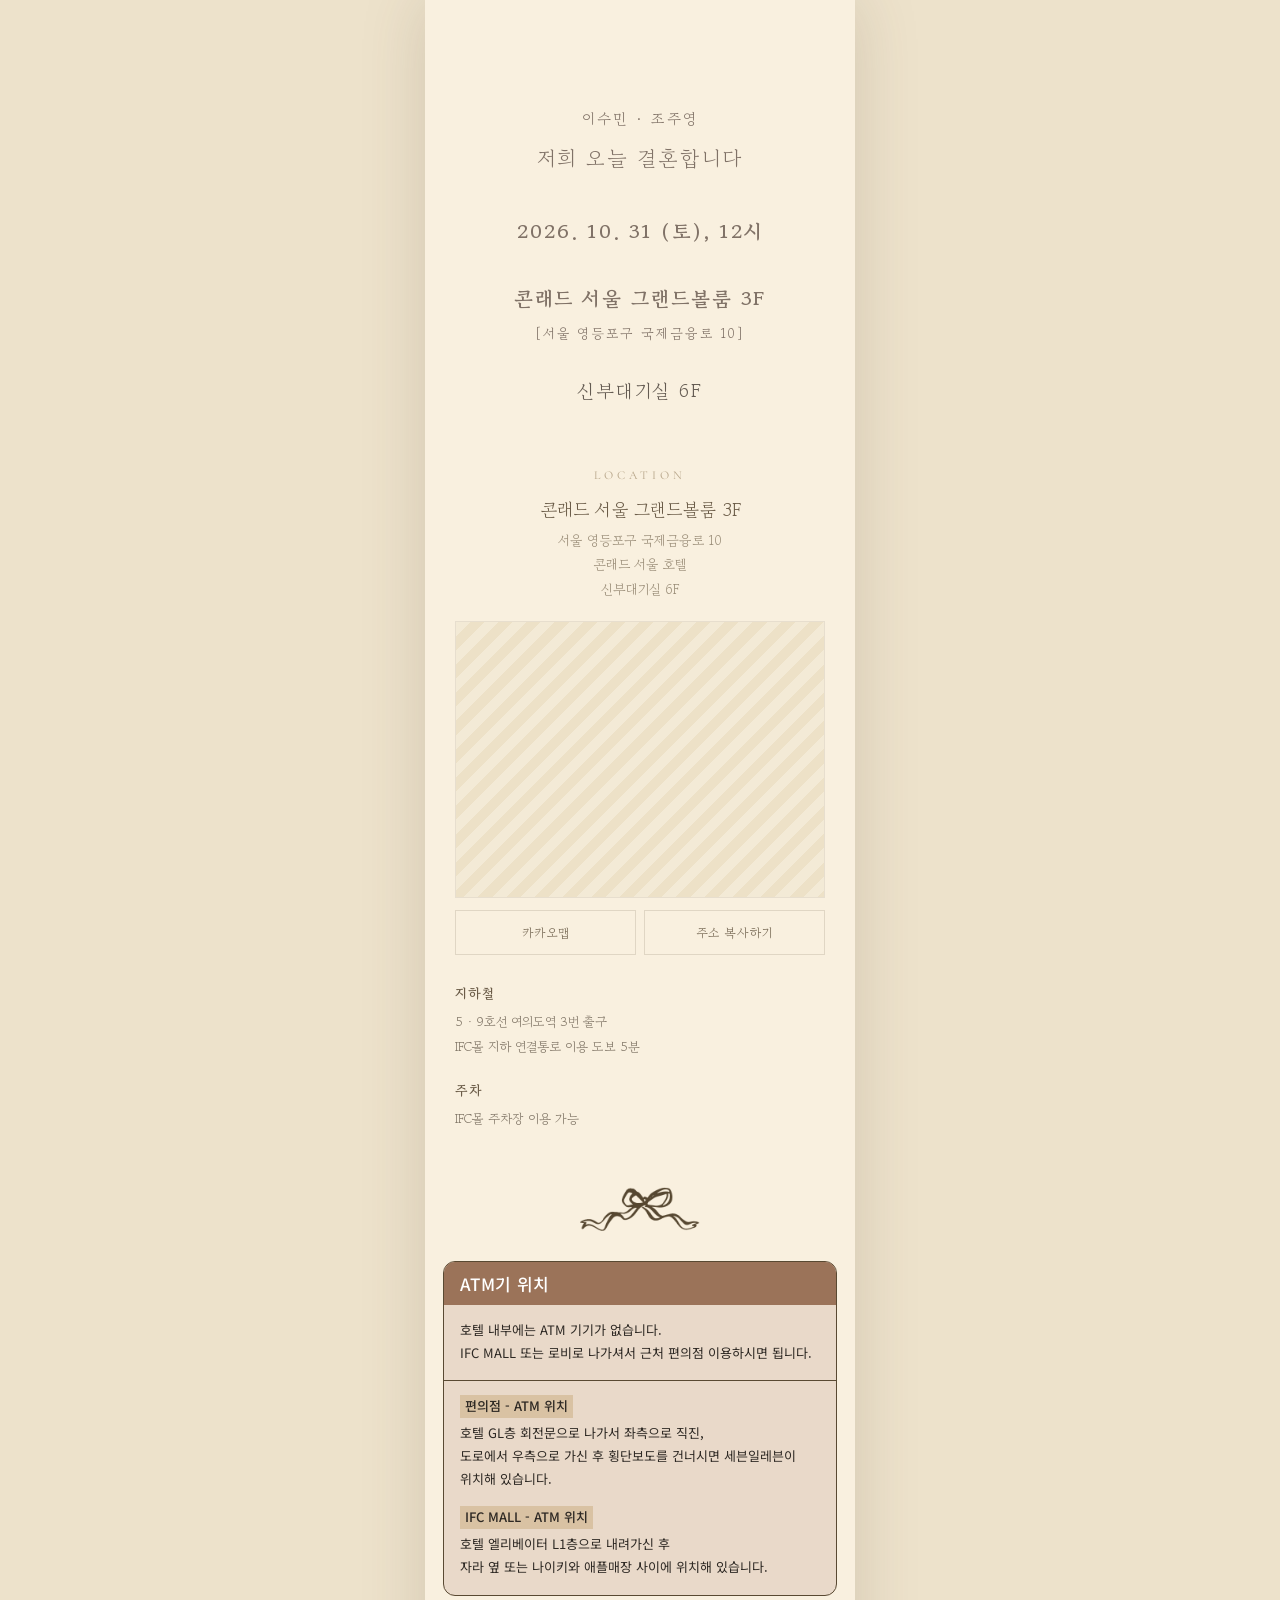
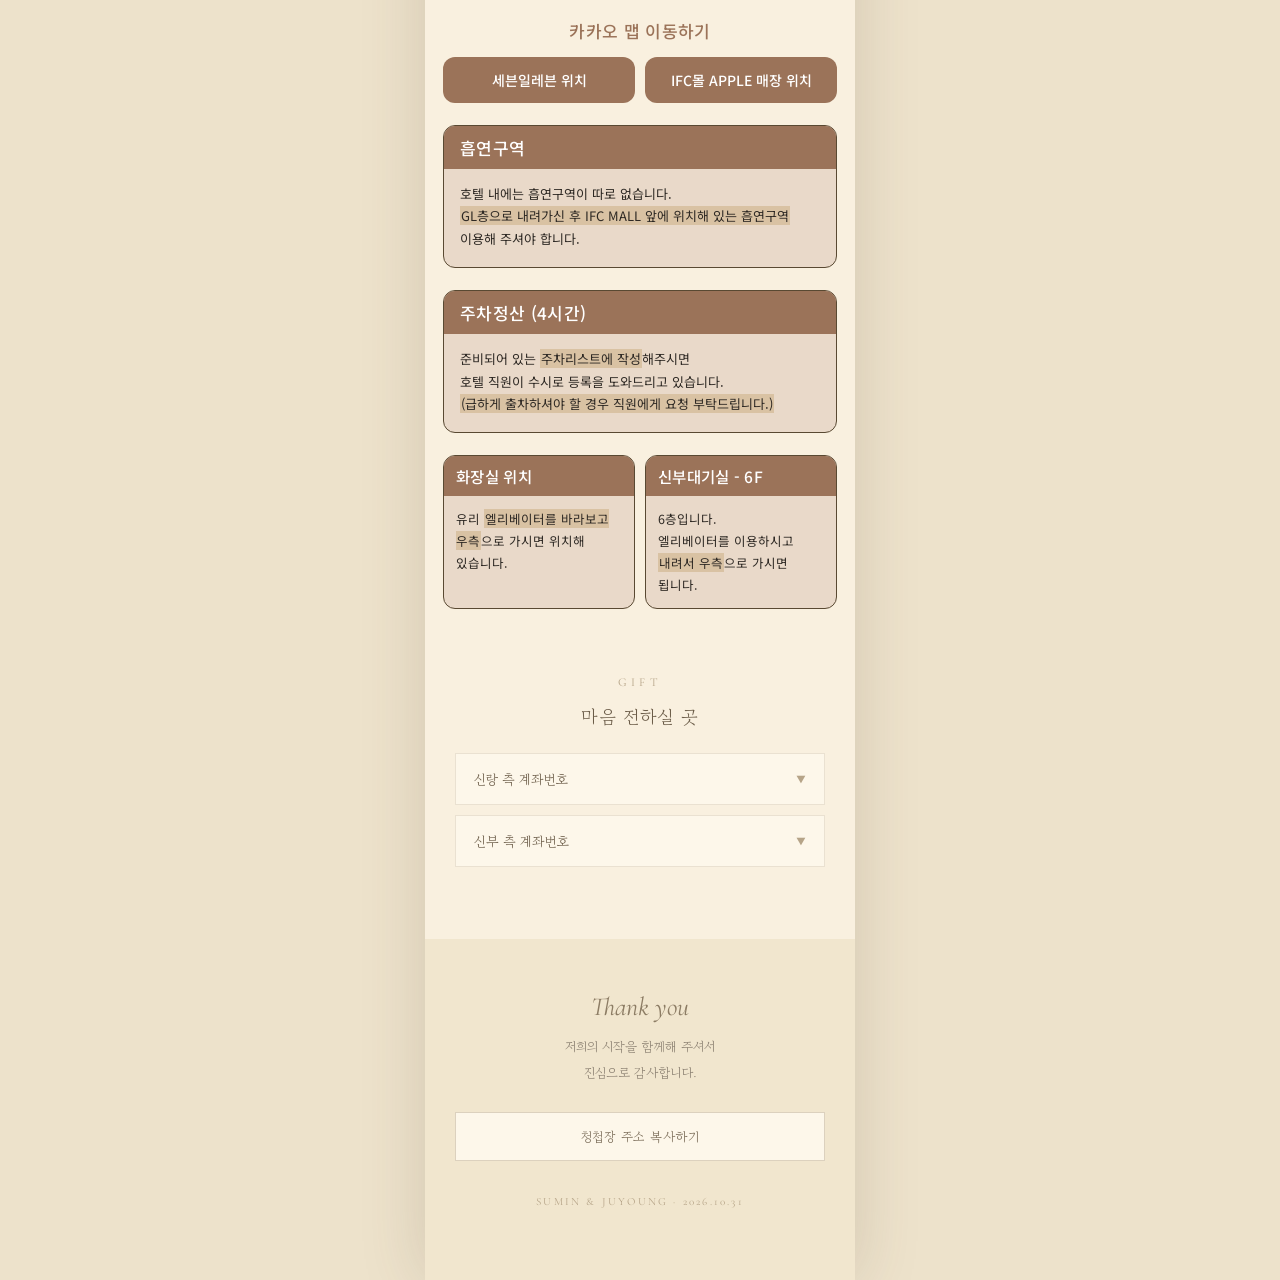
==== commit a9a955ef: "당일용 페이지에서 화환 사양 안내·네컷 사진 안내 제외 Co-Authored-By: Claude Opus 5.5 <noreply@anthropic.com>" ====
--- a/index.html
+++ b/index.html
@@ -18,7 +18,7 @@
 
 <style>
 /* ============================================================
-   예식 당일용 — 첫 화면 + 현장 안내 카드 + 오시는 길 + 마음 전하실 곳 + 네컷 사진 안내 + 감사 인사만 남긴 초단순 버전
+   예식 당일용 — 첫 화면 + 현장 안내 카드 + 오시는 길 + 마음 전하실 곳 + 감사 인사만 남긴 초단순 버전
    (이전 청첩장 전체 버전은 git 기록에 있음)
    ============================================================ */
 :root {
@@ -135,7 +135,7 @@
 .transport p { margin-top: 7px; font-size: 13px; line-height: 1.9; color: #84796A; }
 
 /* ── 마음 전하실 곳 (기존 청첩장 섹션 유지) ── */
-.accounts { margin: 0 -18px -64px; padding: 66px 30px 16px; text-align: center; font-family: var(--batang); }
+.accounts { margin: 0 -18px -64px; padding: 66px 30px 72px; text-align: center; font-family: var(--batang); }
 .accounts .sec-title { margin: 14px 0 0; font-size: 18px; font-weight: 400; letter-spacing: .04em; color: #6B5C48; }
 .acc-list { margin-top: 24px; display: flex; flex-direction: column; gap: 10px; }
 .acc-group { border: 1px solid #EAE1D1; background: #FDF7EA; }
@@ -160,14 +160,6 @@
   flex: none; padding: 7px 12px; font-size: 11.5px; color: #8C7C64; font-family: var(--batang);
   background: var(--bg); border: 1px solid #E0D6C4; cursor: pointer;
 }
-/* 화환 사양 안내 — 놓치면 안 되는 정보라 배경 톤을 달리해 눈에 띄게 한다.
-   계좌 아코디언과 헷갈려 탭하지 않도록 푸터와 같은 톤에 테두리 없는 형태로 둔다. */
-.gift-note { margin-top: 24px; padding: 20px 22px; background: #F1E6CE; letter-spacing: .02em; }
-.gift-note .lead { display: block; font-size: 15px; line-height: 1.7; color: #6B5C48; }
-.gift-note .sub  { display: block; margin-top: 7px; font-size: 13px; line-height: 1.7; color: #8C8172; }
-
-/* ── 네컷 사진 안내 ── */
-.photo-booth img { display: block; width: 100%; height: auto; }
 
 /* ── 푸터 (기존 청첩장 섹션 유지) ── */
 footer { padding: 52px 30px 72px; text-align: center; background: #F1E6CE; }
@@ -285,11 +277,6 @@
     <div class="accounts">
       <p class="sec-label">Gift</p>
       <h2 class="sec-title">마음 전하실 곳</h2>
-      <!-- 화환 사양 안내 — 축하 표현을 고민하는 지점에서 읽히도록 계좌 목록 '앞'에 둔다 -->
-      <p class="gift-note">
-        <span class="lead">화환은 정중히 사양합니다.</span>
-        <span class="sub">축하의 마음만 감사히 받겠습니다.</span>
-      </p>
       <div class="acc-list">
         <details class="acc-group">
           <summary>신랑 측 계좌번호</summary>
@@ -326,12 +313,6 @@
         </details>
       </div>
     </div>
-  </section>
-
-  <!-- ═══ 네컷 사진 안내 ═══ -->
-  <section class="photo-booth" aria-label="네컷 사진 및 방명록 안내">
-    <img src="images/photo-booth-guide.jpeg" width="2839" height="3695" loading="lazy"
-      alt="예식 1시간 전부터 로비에서 다양한 프레임의 네컷사진을 찍으실 수 있으니 많은 이용 부탁드립니다. 여유가 되신다면 사진과 함께 근처 포토 방명록도 작성해 주시면 감사하겠습니다 :)">
   </section>
 
   <!-- ═══ 푸터 ═══ -->
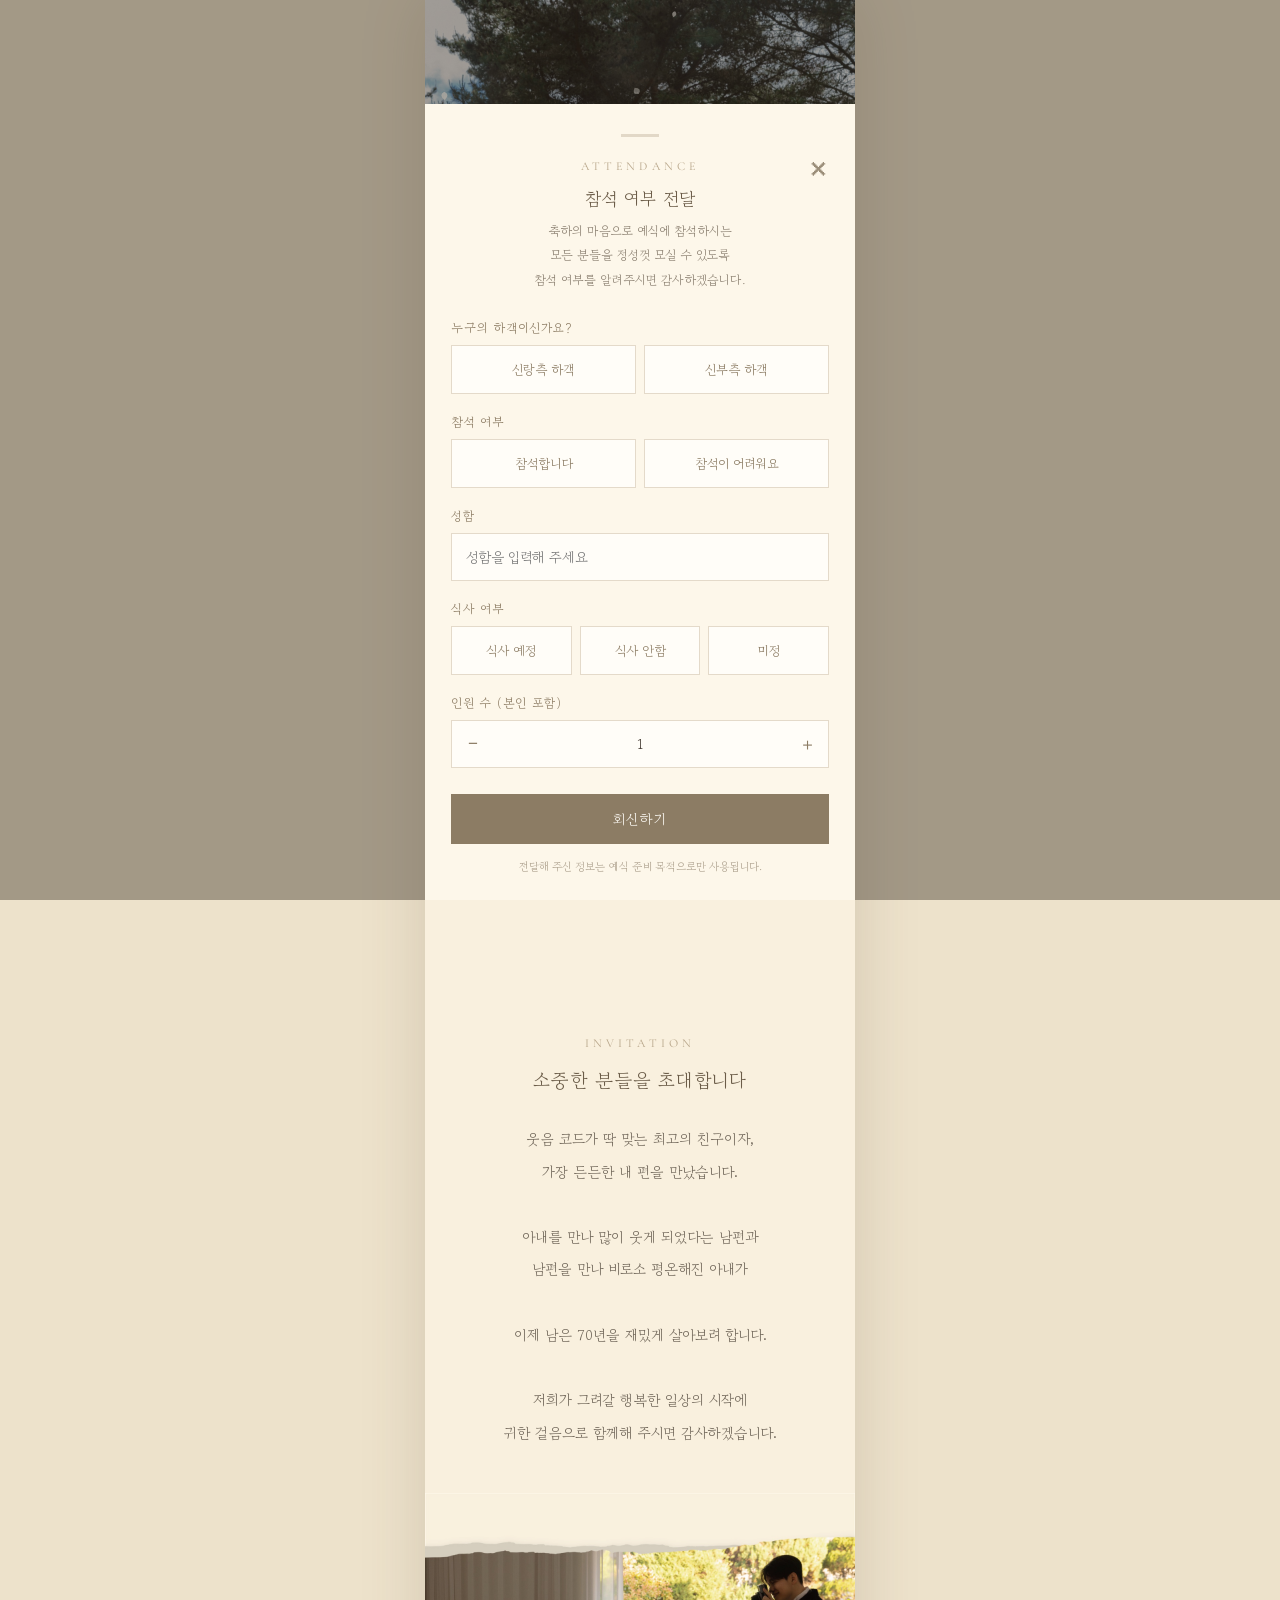
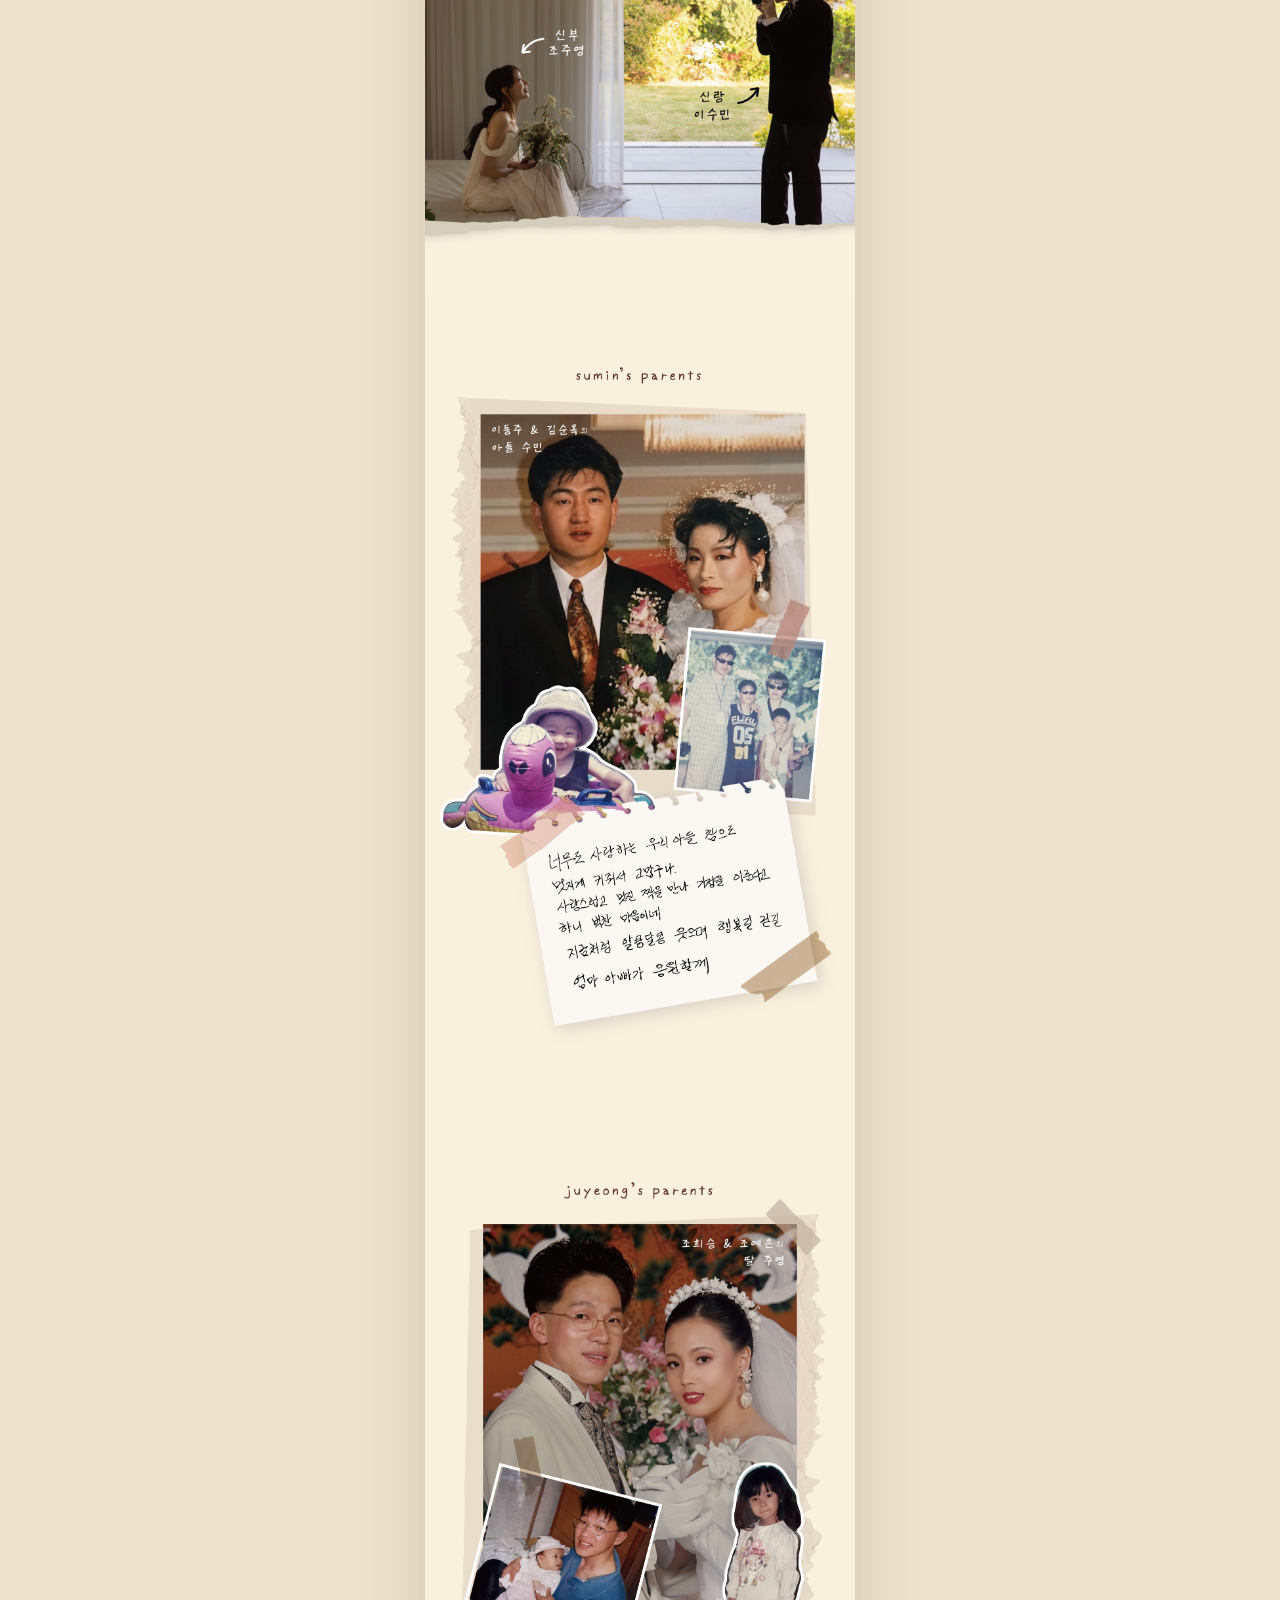
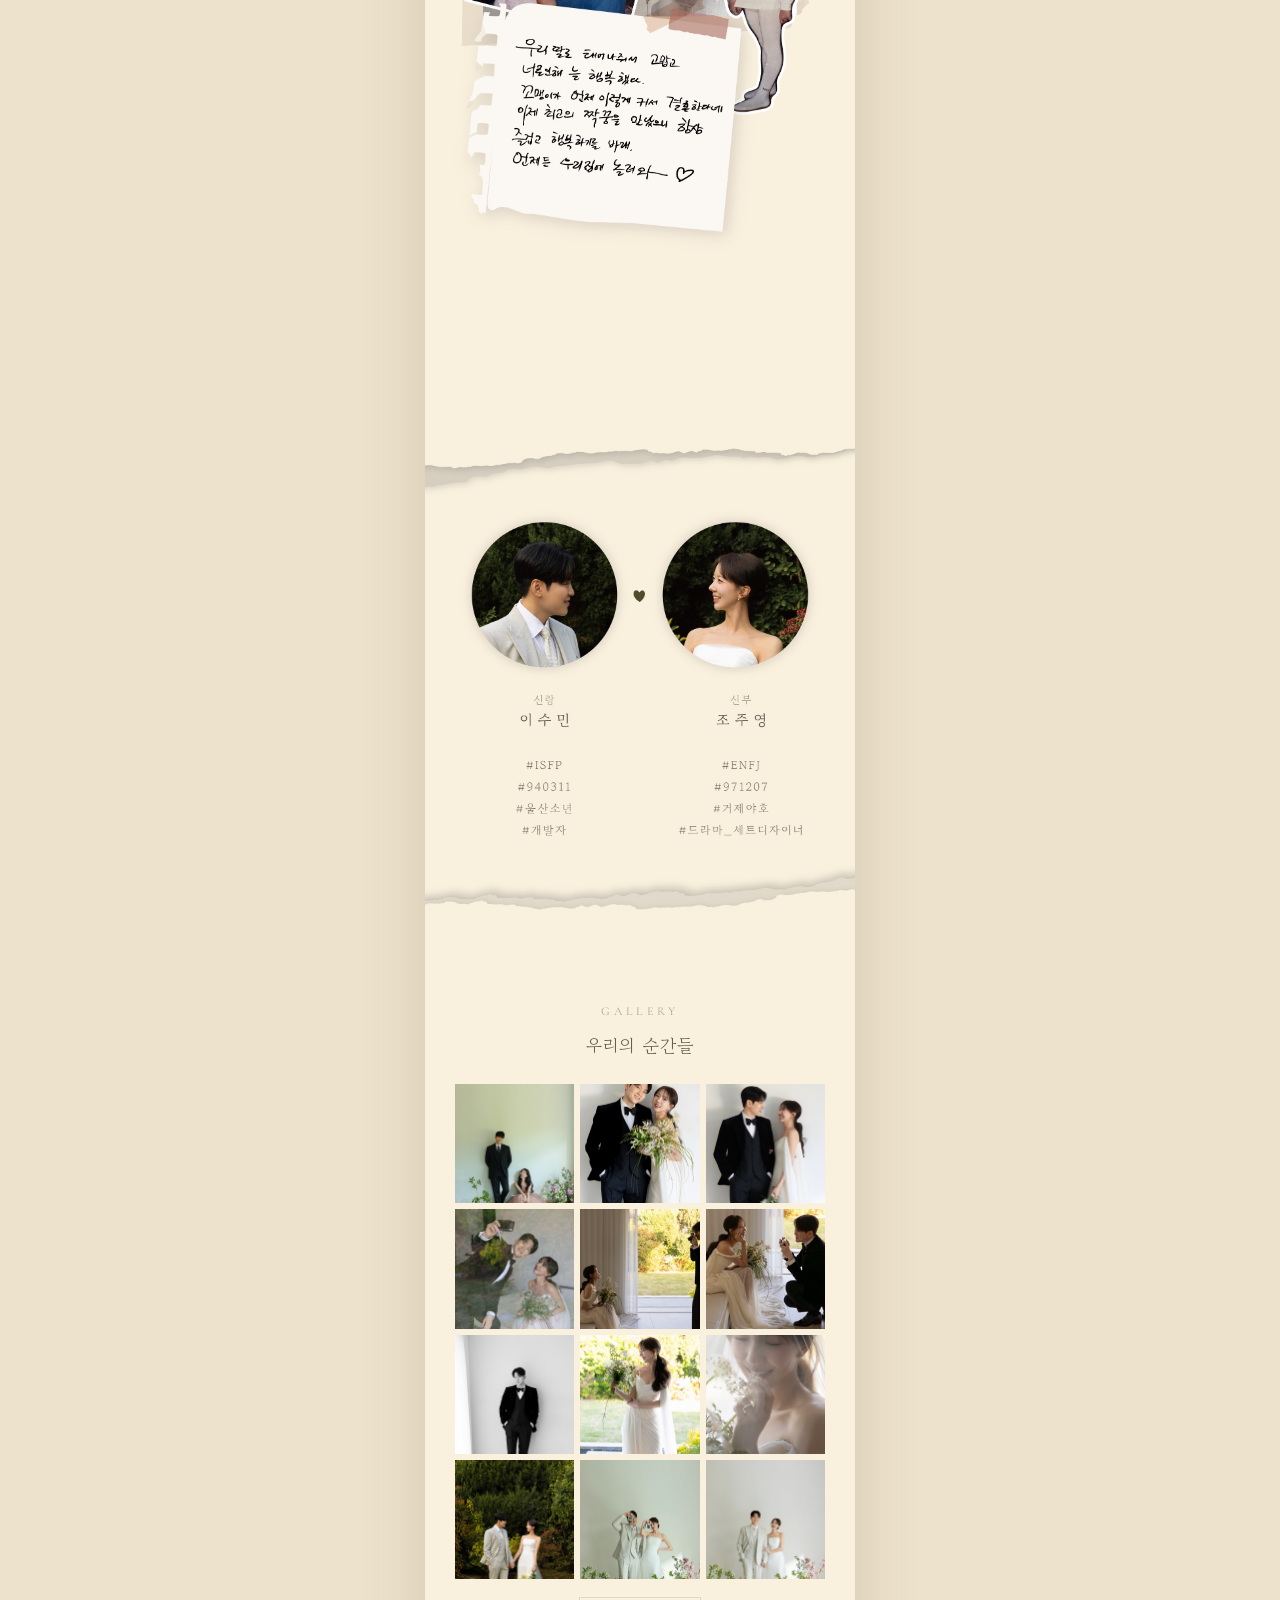
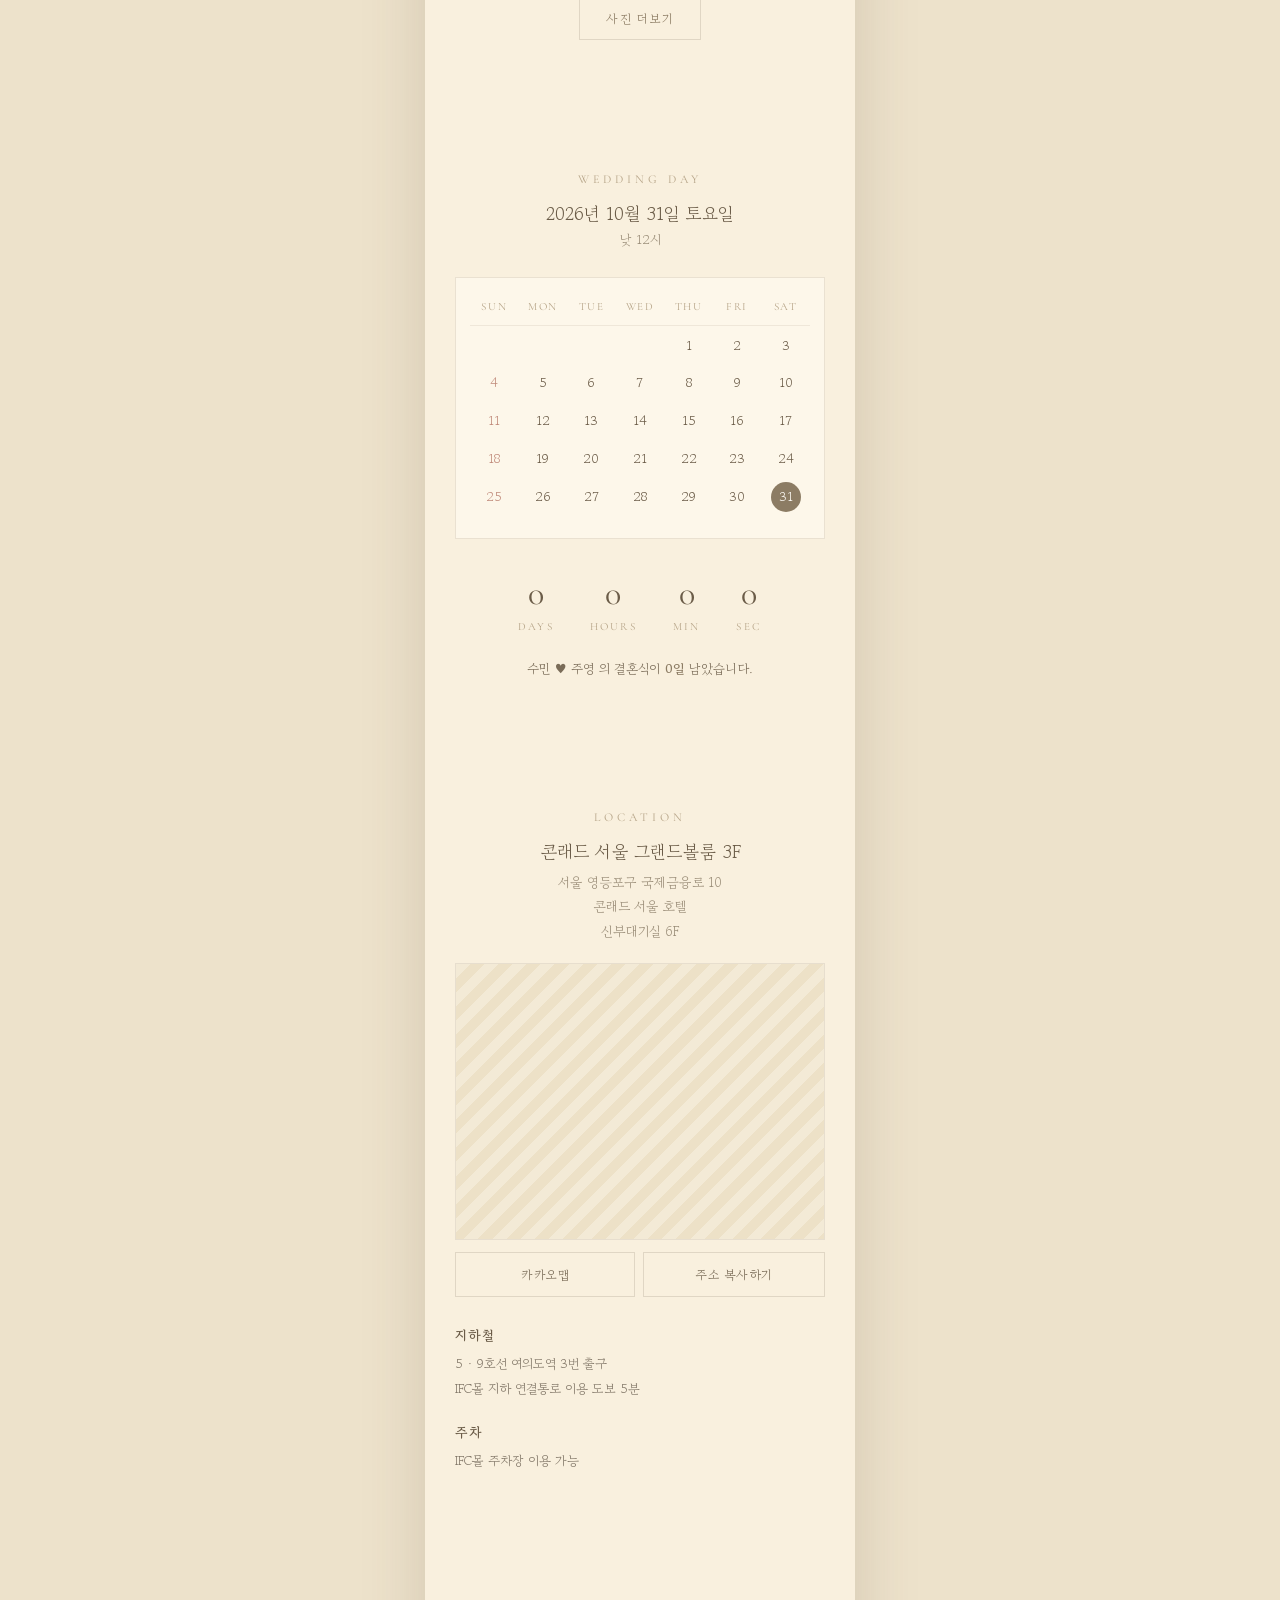
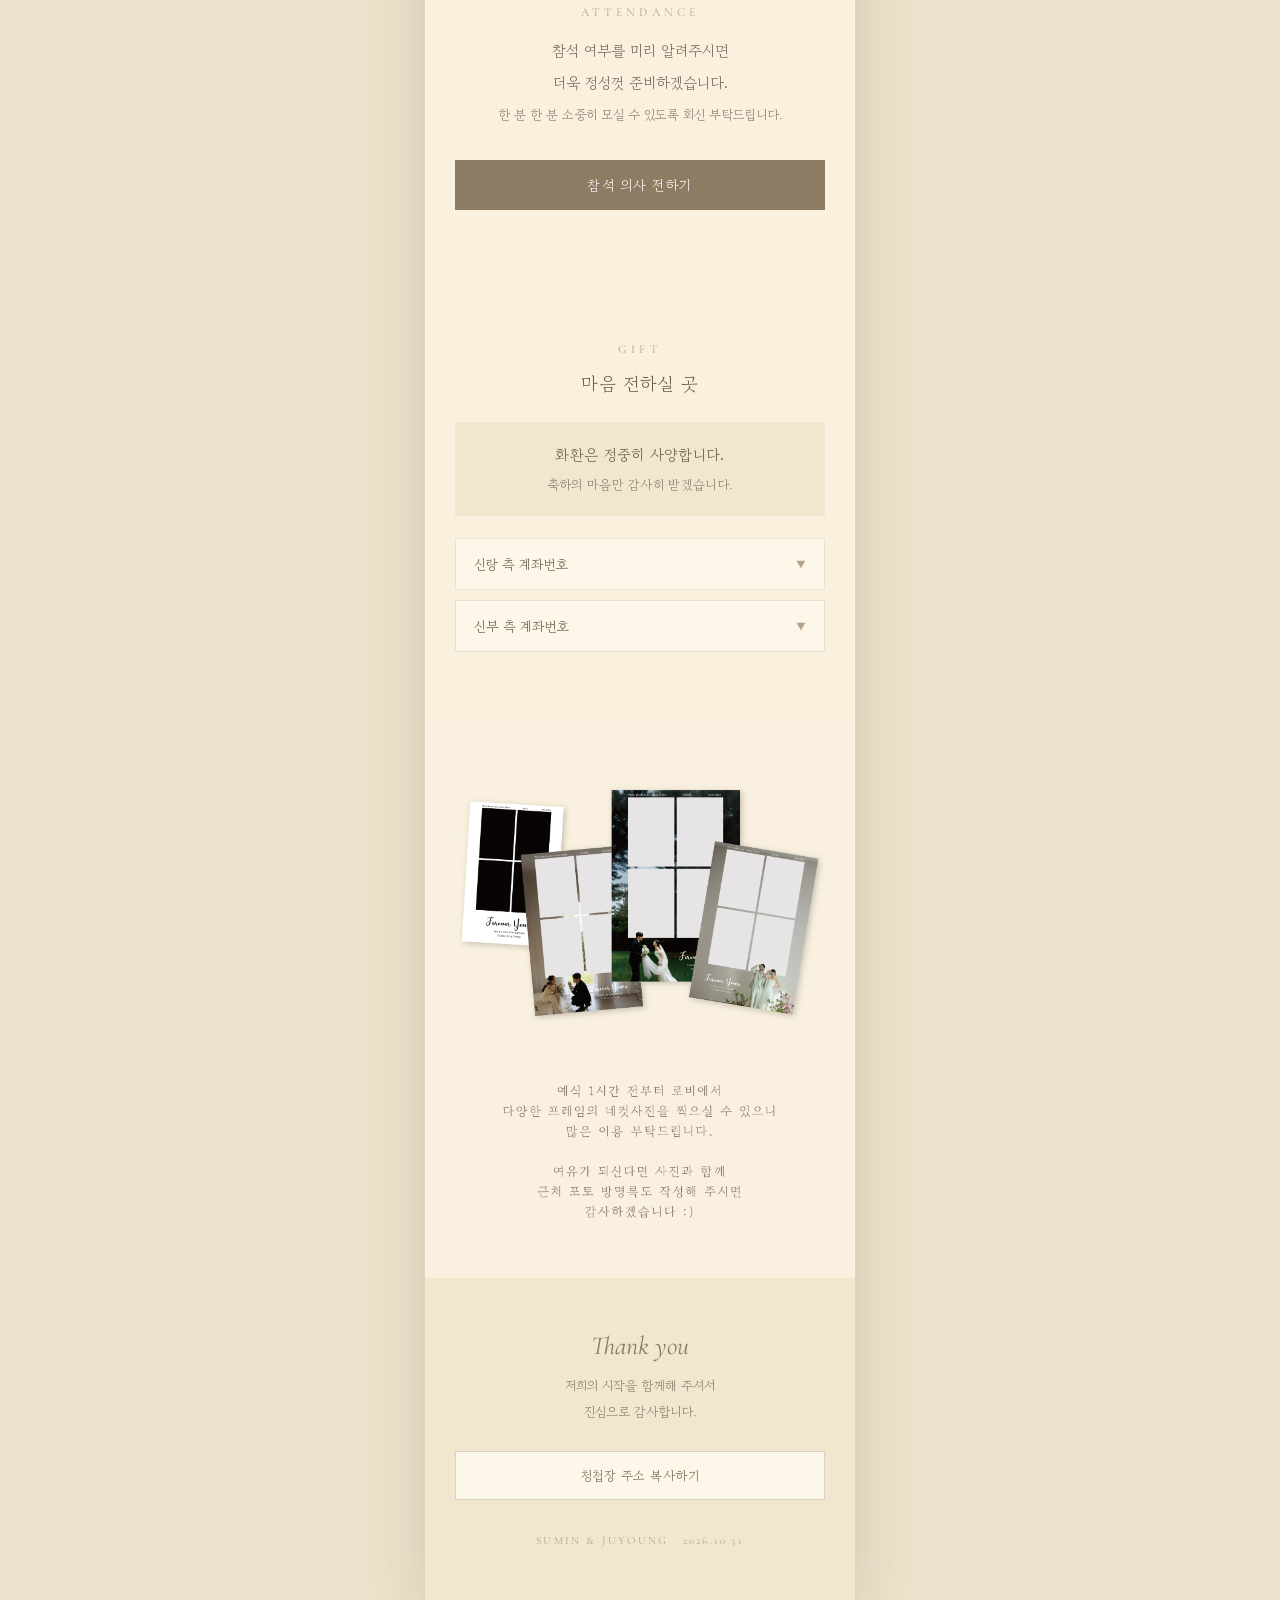
==== commit e8370511: "청첩장을 예식 전 버전으로 되돌림 예식이 끝나 당일용 페이지(c88182a, a9a955e)를 되돌리고, 다시 보고 싶어 하는 분들을 위해 갤러리·인사말 등이 있는 원래 청첩장(1" ====
--- a/index.html
+++ b/index.html
@@ -3,294 +3,631 @@
 <head>
 <meta charset="UTF-8">
 <meta name="viewport" content="width=device-width, initial-scale=1.0, maximum-scale=1.0, user-scalable=no">
+<script>document.documentElement.classList.add('js');</script>
 <title>이수민 ♥ 조주영, 결혼합니다</title>
 
 <!-- 카톡/SNS 공유 미리보기 (OG 태그) -->
-<meta property="og:title" content="이수민 ♥ 조주영, 저희 오늘 결혼합니다">
-<meta property="og:description" content="2026년 10월 31일 토요일 낮 12시 · 콘래드 서울 그랜드볼룸 3F">
+<meta property="og:title" content="이수민 ♥ 조주영, 결혼합니다">
+<meta property="og:description" content="2026년 10월 31일 토요일 낮 12시 · 콘래드 서울">
 <meta property="og:image" content="https://sumniy.github.io/mobile-wedding-invitation/images/cover.jpg">
 <meta property="og:url" content="https://sumniy.github.io/mobile-wedding-invitation/">
 <meta property="og:type" content="website">
 
 <link rel="preconnect" href="https://fonts.googleapis.com">
 <link rel="preconnect" href="https://fonts.gstatic.com" crossorigin>
-<link href="https://fonts.googleapis.com/css2?family=Gowun+Batang:wght@400;700&family=Cormorant+Garamond:ital,wght@0,400;1,400&family=Noto+Sans+KR:wght@400;500&display=swap" rel="stylesheet">
+<link href="https://fonts.googleapis.com/css2?family=Gowun+Batang:wght@400;700&family=Cormorant+Garamond:ital,wght@0,300;0,400;1,300;1,400&family=Noto+Sans+KR:wght@300;400;500&display=swap" rel="stylesheet">
 
 <style>
 /* ============================================================
-   예식 당일용 — 첫 화면 + 현장 안내 카드 + 오시는 길 + 마음 전하실 곳 + 감사 인사만 남긴 초단순 버전
-   (이전 청첩장 전체 버전은 git 기록에 있음)
+   웜 샌드 · 미니멀 세리프 톤 (디자인 시안 기준)
    ============================================================ */
 :root {
+  /* 배경 크림톤 — 첨부 이미지(#F9F0DE)와 동일 계열 */
   --page-bg: #EDE2CB;
-  --bg: #F9F0DF;
-  --text: #807267;
-  --text-strong: #645B52;
-  --card-head: #9B7359;
-  --card-body: #E9D9C9;
-  --card-line: #594932;
-  --mark: #D9C2A3;
-  --ink: #2E2924;
+  --bg: #F9F0DE;
+  --bg-soft: #FDF7EA;
+  --bg-deep: #F1E6CE;
+  --text: #4A4139;
+  --heading: #6B5C48;
+  --body: #71675A;
+  --muted: #9B8E79;
+  --muted-2: #8C8172;
+  --gold: #B6A488;
+  --primary: #8C7C64;
+  --primary-hover: #7A6C58;
+  --on-primary: #FBF8F2;
+  --btn-border: #E0D6C4;
+  --input-border: #E4DACA;
+  --box-border: #EAE1D1;
+  --line: #E2D8C7;
+  --line-soft: #EFE7D9;
+  --divider: #DCD1BE;
+  --sun: #C08A7A;
   --batang: 'Gowun Batang', serif;
+  --latin: 'Cormorant Garamond', serif;
   --sans: 'Noto Sans KR', 'Apple SD Gothic Neo', sans-serif;
 }
 * { box-sizing: border-box; margin: 0; padding: 0; -webkit-tap-highlight-color: transparent; }
+html { scroll-behavior: smooth; }
 body {
   font-family: var(--batang);
+  font-weight: 400;
   color: var(--text);
   background: var(--page-bg);
   -webkit-font-smoothing: antialiased;
-  touch-action: manipulation;
+  touch-action: manipulation; /* 더블탭 확대 방지 (탭 반응도 빨라짐) */
 }
 .wrap {
-  max-width: 430px; min-height: 100vh;
+  max-width: 430px;
   margin: 0 auto;
   background: var(--bg);
   box-shadow: 0 0 60px rgba(90,74,54,.18);
   overflow-x: hidden;
 }
-
-/* ── 첫 화면 ─────────────────────── */
-/* 화면 높이에 고정하지 않음 — 첫 화면 아래쪽에 리본과 첫 카드가 살짝 보여
-   스크롤하면 안내가 이어진다는 게 자연스럽게 드러나도록 */
-.hero {
-  padding: 12vh 24px 0;
-  padding-top: 12svh;
+.serif { font-family: var(--batang); }
+
+/* 정보성 섹션 */
+section { padding: 66px 30px; }
+.sec-label {
+  text-align: center; font-family: var(--latin);
+  font-size: 12px; font-weight: 400; letter-spacing: .34em;
+  color: var(--gold); text-transform: uppercase;
+}
+.sec-title {
+  text-align: center; font-family: var(--batang);
+  font-size: 18px; font-weight: 400; letter-spacing: .04em;
+  color: var(--heading); margin: 14px 0 26px;
+}
+
+/* 이야기 흐름 구간 — 제목 없이 이어지는 부분 */
+.story { padding: 0 30px; }
+.story .block { padding: 52px 0; }
+.divider { width: 44px; height: 1px; margin: 0 auto; background: var(--divider); }
+.caption {
+  text-align: center; font-size: 18px; color: var(--heading);
+  letter-spacing: .04em; margin: 14px 0 26px;
+}
+
+/* JS 사용 시 첫 페인트부터 숨김. JS가 없으면 본문을 그대로 표시한다. */
+.fade { transition: opacity .4s ease, transform .4s ease; }
+.js .fade:not(.show) { opacity: 0; transform: translateY(14px); }
+.fade.reveal-initial { transition: none; }
+@media (prefers-reduced-motion: reduce) {
+  .fade { transition: none; transform: none !important; }
+}
+
+/* 이미지 플레이스홀더 — 실제 사진으로 교체 시 <img>로 바꾸면 됨 */
+.ph {
+  background: repeating-linear-gradient(135deg, #F3EAD6 0 10px, #EDE1C7 10px 20px);
+  border: 1px solid var(--line);
+  display: flex; align-items: center; justify-content: center;
+  color: var(--muted); font-family: ui-monospace, monospace;
+  font-size: 11px; letter-spacing: .06em; width: 100%;
+}
+
+/* 공용 버튼 */
+.btn {
+  font-family: var(--batang); cursor: pointer; letter-spacing: .04em;
+  border: 1px solid var(--btn-border); background: var(--bg-soft); color: #7A6C58;
+  font-size: 12.5px; padding: 12px 0;
+}
+.btn:hover { background: #F1EADD; }
+.btn-primary {
+  font-family: var(--batang); cursor: pointer; letter-spacing: .08em;
+  border: 0; background: var(--primary); color: var(--on-primary);
+  font-size: 14px; padding: 15px 0;
+}
+.btn-primary:hover { background: var(--primary-hover); }
+
+/* ── 커버 (표지 이미지) ─────────────── */
+/* 표지와 날짜 안내를 순서대로 배치해 긴 화면에서도 빈 공간이나 본문 가림이 생기지 않게 한다.
+   1.53은 표지 사진의 찢긴 가장자리 위치를 폭에 대한 비율로 나타낸 값이다. */
+.cover {
+  position: relative;
+  padding: 0; font-size: 0; overflow: hidden;
+  aspect-ratio: 100 / 153;
+  background: var(--bg);
+}
+.cover .cover-img { display: block; width: 100%; height: auto; }
+/* 표지 전용 꽃잎 흩날림 캔버스 */
+#petal-canvas {
+  position: absolute; inset: 0;
+  width: 100%; height: 100%;
+  pointer-events: none;
+}
+
+/* ── Save the Date ─────────────────── */
+/* 표지 바로 다음에 배치해 화면 높이에 관계없이 본문과 겹치지 않는다. */
+.std {
   text-align: center;
-  letter-spacing: .12em;
-}
-.hero .names { font-size: 15px; }
-.hero .names .dot { margin: 0 .5em; }
-.hero .today { margin-top: 14px; font-size: 21px; font-weight: 400; }
-.hero .date { margin-top: 44px; font-size: 20px; font-weight: 700; }
-.hero .venue { margin-top: 38px; font-size: 20px; font-weight: 700; }
-.hero .addr { margin-top: 10px; font-size: 13.5px; }
-.hero .bride { margin-top: 34px; font-size: 19px; color: var(--text-strong); }
-
-/* ── 안내 카드 ─────────────────────── */
-.info { padding: 64px 18px 64px; font-family: var(--sans); color: var(--ink); }
-/* 스크롤 전에는 첫 화면만 — 스크롤을 시작하면 안내가 페이드인.
-   기본은 보이는 상태이고 JS가 .armed 를 붙여 숨김 (스크립트가 안 돌아도 안내는 보임) */
-.info { transition: opacity .7s ease, transform .7s ease; }
-.info.armed:not(.show) { opacity: 0; transform: translateY(16px); transition: none; }
-.ribbon { display: block; width: 120px; height: auto; margin: 0 auto 30px; }
-.card {
-  border: 1px solid var(--card-line); border-radius: 12px;
-  background: var(--card-body); overflow: hidden;
-}
-.card + .card, .card + .map-block, .map-block + .card, .card + .row, .row { margin-top: 22px; }
-.card h2 {
-  background: var(--card-head); color: #fff;
-  font-size: 17px; font-weight: 500; letter-spacing: .02em;
-  padding: 9px 16px;
-}
-.card .body { padding: 14px 16px 16px; font-size: 13px; line-height: 1.75; word-break: keep-all; }
-.card .body + .body { border-top: 1px solid var(--card-line); }
-.tag + p { margin-top: 4px; }
-p + .tag { margin-top: 16px; }
-.tag { display: inline-block; background: var(--mark); padding: 0 5px; font-weight: 500; }
-mark { background: var(--mark); color: inherit; padding: 0 1px; }
-
-.map-block { text-align: center; }
-.map-block h3 {
-  font-size: 17px; font-weight: 500; color: var(--card-head); letter-spacing: .02em;
-}
-.map-btns { display: flex; gap: 10px; margin-top: 14px; }
-.map-btns button {
-  flex: 1; padding: 13px 6px; border: 0; border-radius: 12px;
-  background: var(--card-head); color: #fff; cursor: pointer;
-  font-family: var(--sans); font-size: 14px; font-weight: 500;
-}
-.map-btns button:active { opacity: .85; }
-
-.row { display: grid; grid-template-columns: 1fr 1fr; gap: 10px; }
-.row .card { margin-top: 0; }
-.row .card h2 { font-size: 15.5px; padding: 9px 12px; }
-.row .card .body { padding: 12px; font-size: 12.5px; }
-
-/* ── 오시는 길 (기존 청첩장 섹션 유지) ── */
-.location {
-  margin: 0 -18px; padding: 0 30px 56px;
+}
+.std .std-date { margin: 14px 0 4px; font-size: 18px; color: var(--heading); }
+.std .std-time { font-size: 13px; color: var(--muted); }
+.std .std-detail { margin-top: 22px; font-size: 13.5px; line-height: 2; color: var(--muted-2); }
+
+/* ── 초대 인사말 ─────────────────────── */
+.invite { text-align: center; }
+.invite-title {
   text-align: center; font-family: var(--batang);
-}
-.location .sec-label, .accounts .sec-label {
-  font-family: 'Cormorant Garamond', serif;
-  font-size: 12px; letter-spacing: .34em; color: #B6A488; text-transform: uppercase;
-}
-.location .venue-name { margin: 14px 0 6px; font-size: 18px; color: #6B5C48; }
-.location .venue-addr { font-size: 13.5px; color: #9B8E79; line-height: 1.8; }
+  font-size: 19px; font-weight: 400; letter-spacing: .04em;
+  color: var(--heading); margin: 16px 0 30px;
+}
+.invite-msg { font-size: 14.5px; line-height: 2.25; color: var(--body); text-wrap: pretty; }
+/* 초대글과 부모님 편지 사이 신랑·신부 소개 사진 (찢긴 가장자리가 이미지에 포함, 풀블리드) */
+.invite-photo { display: block; width: calc(100% + 60px); margin: 44px -30px 0; height: auto; }
+/* 본문 폭보다 15% 크게 (양쪽 여백으로 살짝 확장, wrap 밖으로는 안 나감) */
+.parents-img { display: block; width: 115%; max-width: none; margin-left: -7.5%; height: auto; }
+.invite-photo + .parents-img { margin-top: 44px; }
+.parents-img + .parents-img { margin-top: 24px; }
+
+/* ── 신랑 & 신부 소개 ─────────────────
+   디자인 시안 이미지 한 장(찢긴 종이 밴드·프로필 사진·이름·태그 포함)을
+   풀블리드로 사용. 이미지 배경이 --bg(#F9F0DE)와 동일해 경계 없이 이어짐 */
+.profile-band { display: block; width: calc(100% + 60px); margin: 46px -30px 40px; height: auto; }
+
+/* ── 갤러리 ────────────────────────── */
+.gallery-block { text-align: center; }
+.gallery-grid { display: grid; grid-template-columns: repeat(3, 1fr); gap: 6px; }
+.gallery-grid .ph { aspect-ratio: 1; cursor: pointer; font-size: 10px; }
+.gallery-grid img {
+  display: block; width: 100%; aspect-ratio: 1;
+  object-fit: cover; cursor: pointer;
+  object-position: center 22%; /* 세로 사진에서 얼굴이 있는 상단 위주로 크롭 */
+}
+.gallery-grid .hidden-item { display: none; }
+.gallery-grid.expanded .hidden-item { display: block; }
+.more-btn {
+  margin-top: 18px; padding: 11px 26px;
+  font-family: var(--batang); font-size: 12.5px; letter-spacing: .1em; color: #8C7C64;
+  background: transparent; border: 1px solid var(--btn-border); cursor: pointer;
+}
+.more-btn:hover { background: #F1EADD; }
+
+/* 라이트박스 */
+#lightbox {
+  display: none; position: fixed; inset: 0; z-index: 100;
+  background: rgba(60,50,38,.94);
+  align-items: center; justify-content: center;
+  touch-action: none; /* 스와이프 중 배경 페이지 스크롤 방지 */
+}
+#lightbox.open { display: flex; }
+#lightbox img { width: 100%; height: auto; max-height: 90vh; object-fit: contain; }
+#lightbox .lb-close {
+  position: absolute; top: 20px; right: 24px;
+  color: #F6F1E8; font-size: 26px; background: none; border: none; cursor: pointer;
+}
+#lightbox .lb-nav {
+  position: absolute; top: 50%; transform: translateY(-50%);
+  background: none; border: none; cursor: pointer;
+  color: #F6F1E8; font-size: 36px; line-height: 1;
+  padding: 18px 12px; opacity: .85;
+}
+#lightbox .lb-prev { left: 2px; }
+#lightbox .lb-next { right: 2px; }
+#lightbox .lb-counter {
+  position: absolute; bottom: 30px; left: 50%; transform: translateX(-50%);
+  color: #F6F1E8; font-family: var(--latin); font-size: 14px; letter-spacing: .18em;
+}
+
+/* ── 캘린더 / D-day ────────────────── */
+.calendar { text-align: center; }
+.calendar .cal-date { margin: 14px 0 4px; font-size: 18px; color: var(--heading); }
+.calendar .cal-time { font-size: 13px; color: var(--muted); }
+.cal-box {
+  margin-top: 28px; padding: 22px 14px;
+  border: 1px solid var(--box-border); background: var(--bg-soft);
+}
+.cal-box table {
+  width: 100%; border-collapse: collapse; table-layout: fixed; text-align: center;
+}
+.cal-box th {
+  font-family: var(--latin); font-size: 11px; font-weight: 400;
+  letter-spacing: .14em; color: var(--gold); padding-bottom: 12px;
+  border-bottom: 1px solid var(--line-soft);
+}
+.cal-box td { font-size: 13px; height: 38px; vertical-align: middle; color: var(--heading); }
+.cal-box td.sun { color: var(--sun); }
+.cal-box tr:first-child td { padding-top: 10px; }
+.cal-box td.dday span {
+  display: inline-flex; align-items: center; justify-content: center;
+  width: 30px; height: 30px; border-radius: 50%;
+  background: var(--primary); color: var(--on-primary);
+}
+.countdown { display: flex; justify-content: center; gap: 36px; margin-top: 34px; }
+.countdown .unit { text-align: center; }
+.countdown .num { font-family: var(--latin); font-size: 34px; font-weight: 400; color: var(--heading); }
+.countdown .lab {
+  font-family: var(--latin); font-size: 11px; letter-spacing: .2em;
+  color: var(--gold); margin-top: 6px;
+}
+.dday-msg { text-align: center; font-size: 13px; color: #7A6C58; letter-spacing: .02em; margin-top: 26px; }
+.dday-msg b { color: var(--primary); font-weight: 700; }
+
+/* ── 오시는 길 ─────────────────────── */
+.location { text-align: center; }
+.location .venue-name { margin: 14px 0 6px; font-size: 18px; color: var(--heading); }
+.location .venue-addr { font-size: 13.5px; color: var(--muted); line-height: 1.8; }
 #map {
   margin-top: 20px; width: 100%; aspect-ratio: 4/3;
   border: 1px solid #E7DECE; overflow: hidden;
   background: repeating-linear-gradient(135deg, #F3EAD6 0 10px, #EDE1C7 10px 20px);
 }
+.map-fallback {
+  width: 100%; height: 100%;
+  display: flex; align-items: center; justify-content: center;
+  font-family: ui-monospace, monospace; font-size: 11px; color: var(--muted);
+}
 .map-links { display: flex; gap: 8px; margin-top: 12px; }
-.map-links .btn {
-  flex: 1; padding: 12px 0; cursor: pointer;
-  font-family: var(--batang); font-size: 12.5px; letter-spacing: .04em; color: #7A6C58;
-  border: 1px solid #E0D6C4; background: var(--bg);
-}
+.map-links a { flex: 1; text-decoration: none; }
+.map-links > button { flex: 1; }
+.map-links .btn { width: 100%; display: block; background: var(--bg); }
 .transport { margin-top: 28px; text-align: left; display: flex; flex-direction: column; gap: 20px; }
-.transport h4 { font-size: 13.5px; font-weight: 700; color: #6B5C48; letter-spacing: .06em; }
-.transport p { margin-top: 7px; font-size: 13px; line-height: 1.9; color: #84796A; }
-
-/* ── 마음 전하실 곳 (기존 청첩장 섹션 유지) ── */
-.accounts { margin: 0 -18px -64px; padding: 66px 30px 72px; text-align: center; font-family: var(--batang); }
-.accounts .sec-title { margin: 14px 0 0; font-size: 18px; font-weight: 400; letter-spacing: .04em; color: #6B5C48; }
-.acc-list { margin-top: 24px; display: flex; flex-direction: column; gap: 10px; }
-.acc-group { border: 1px solid #EAE1D1; background: #FDF7EA; }
+.transport .t-item h4 { font-size: 13.5px; font-weight: 700; color: var(--heading); letter-spacing: .06em; }
+.transport .t-item p { margin-top: 7px; font-size: 13px; line-height: 1.9; color: #84796A; }
+
+/* ── 참석 여부 (버튼 → 모달) ──────────── */
+.attend { text-align: center; }
+.attend .msg { font-size: 15px; line-height: 2.1; color: var(--body); margin: 16px 0 30px; }
+.attend .msg .sub { font-size: 13px; color: var(--muted-2); }
+.attend-open-btn { width: 100%; }
+
+/* 참석 여부 모달 (바텀 시트) */
+#attend-modal {
+  display: none; position: fixed; inset: 0; z-index: 150;
+  justify-content: center;
+}
+#attend-modal.open { display: flex; }
+#attend-modal .veil {
+  position: absolute; inset: 0; background: rgba(60,50,38,.42);
+  animation: veil .25s ease both;
+}
+@keyframes veil { from { opacity: 0; } to { opacity: 1; } }
+.modal-sheet {
+  position: absolute; bottom: 0; width: 100%; max-width: 430px;
+  max-height: 92vh; overflow-y: auto;
+  background: var(--bg-soft);
+  padding: 30px 26px calc(26px + env(safe-area-inset-bottom));
+  animation: sheetUp .34s cubic-bezier(.22,.9,.3,1) both;
+}
+@keyframes sheetUp { from { transform: translateY(100%); } to { transform: none; } }
+.sheet-handle { width: 38px; height: 3px; background: var(--line); margin: 0 auto 22px; }
+.modal-head { position: relative; text-align: center; }
+.modal-head .rsvp-label {
+  font-family: var(--latin); font-size: 12px; letter-spacing: .34em; color: var(--gold);
+}
+.modal-head h3 {
+  margin: 12px 0 8px; font-family: var(--batang);
+  font-size: 18px; font-weight: 400; color: var(--heading);
+}
+.modal-close {
+  position: absolute; top: -6px; right: -6px;
+  background: none; border: none; font-size: 20px; color: var(--muted); cursor: pointer; padding: 6px;
+}
+.modal-sub { font-size: 12.5px; color: var(--muted-2); line-height: 1.95; text-align: center; margin-bottom: 26px; }
+
+.field { margin-bottom: 18px; }
+.field > label, .field > .f-label {
+  display: block; font-size: 12.5px; color: #8C7C64;
+  letter-spacing: .06em; margin-bottom: 8px;
+}
+input[type="text"], input[type="number"] {
+  width: 100%; padding: 13px 14px; font-size: 14px;
+  border: 1px solid var(--input-border); background: #FFFDF8;
+  color: var(--text); outline: none; font-family: var(--batang); border-radius: 0;
+}
+input:focus { border-color: var(--primary); }
+.options { display: flex; gap: 8px; }
+.options input[type="radio"] { display: none; }
+.options label {
+  flex: 1; text-align: center; padding: 14px 0; font-size: 13px;
+  border: 1px solid var(--input-border); background: #FFFDF8; color: #8C7C64;
+  cursor: pointer; transition: all .15s;
+}
+.options input[type="radio"]:checked + label {
+  border-color: var(--primary); background: var(--primary); color: var(--on-primary);
+}
+.stepper { display: flex; align-items: center; border: 1px solid var(--input-border); background: #FFFDF8; }
+.stepper button {
+  width: 42px; height: 46px; border: 0; background: transparent;
+  color: #8C7C64; font-size: 17px; cursor: pointer;
+}
+.stepper input {
+  flex: 1; text-align: center; border: 0; background: transparent; padding: 0;
+  -moz-appearance: textfield; appearance: textfield;
+}
+.stepper input::-webkit-outer-spin-button, .stepper input::-webkit-inner-spin-button {
+  -webkit-appearance: none; margin: 0;
+}
+#rsvp-submit { width: 100%; margin-top: 8px; }
+#rsvp-submit:disabled { opacity: .7; }
+.spinner {
+  display: inline-block; width: 14px; height: 14px;
+  border: 2px solid rgba(251,248,242,.35); border-top-color: #FBF8F2;
+  border-radius: 50%; vertical-align: -2px; margin-right: 8px;
+  animation: spin .7s linear infinite;
+}
+@keyframes spin { to { transform: rotate(360deg); } }
+.rsvp-privacy { margin-top: 14px; text-align: center; font-size: 11px; color: #B0A491; }
+#rsvp-done { display: none; text-align: center; padding: 24px 0 10px; }
+#rsvp-done .thanks { font-family: var(--latin); font-size: 28px; font-style: italic; color: #8C7C64; }
+#rsvp-done p { margin-top: 14px; font-size: 14px; line-height: 2; color: var(--body); }
+#rsvp-done .btn-primary { width: 100%; margin-top: 26px; }
+
+/* ── 마음 전하실 곳 ────────────────── */
+.accounts { text-align: center; }
+/* 화환 사양 안내 — 놓치면 안 되는 정보라 배경 톤을 달리해 눈에 띄게 한다.
+   계좌 아코디언(밝은 --bg-soft + 테두리)과 헷갈려 탭하지 않도록,
+   푸터와 같은 --bg-deep 에 테두리 없는 형태로 둔다. */
+.gift-note {
+  margin: 0; padding: 20px 22px;
+  background: var(--bg-deep); letter-spacing: .02em;
+}
+.gift-note .lead { display: block; font-size: 15px; line-height: 1.7; color: var(--heading); }
+.gift-note .sub  { display: block; margin-top: 7px; font-size: 13px; line-height: 1.7; color: var(--muted-2); }
+.acc-list { margin-top: 22px; display: flex; flex-direction: column; gap: 10px; }
+.acc-group { border: 1px solid var(--box-border); background: var(--bg-soft); }
 .accounts summary {
-  padding: 15px 18px; font-size: 13.5px; color: #6B5C48; cursor: pointer; list-style: none;
+  padding: 15px 18px; font-size: 13.5px; color: var(--heading); cursor: pointer; list-style: none;
   display: flex; justify-content: space-between; align-items: center;
 }
 .accounts summary::-webkit-details-marker { display: none; }
-.accounts summary::after { content: '▼'; color: #B6A488; font-size: 11px; }
+.accounts summary::after { content: '▼'; color: var(--gold); font-size: 11px; }
 .accounts details[open] summary::after { content: '▲'; }
 .acc-rows { padding: 0 18px 16px; display: flex; flex-direction: column; gap: 12px; }
 .acc-row {
   display: flex; justify-content: space-between; align-items: center; gap: 10px;
   border-top: 1px solid #F0E9DB; padding-top: 12px;
 }
-.acc-row .info-t { text-align: left; }
-.acc-row .who { font-size: 11.5px; color: #A2957F; letter-spacing: .04em; }
-.acc-row .num { margin-top: 3px; font-size: 13px; color: #6B5C48; }
+.acc-row .info { text-align: left; }
+.acc-row .info .who { font-size: 11.5px; color: #A2957F; letter-spacing: .04em; }
+.acc-row .info .num { margin-top: 3px; font-size: 13px; color: var(--heading); }
 /* 계좌번호 대신 안내 문구가 오는 행 — 번호와 헷갈리지 않게 톤을 낮춤 */
-.acc-row .num.note { font-size: 12.5px; color: #8C8172; }
+.acc-row .info .num.note { font-size: 12.5px; color: var(--muted-2); }
 .acc-row button {
   flex: none; padding: 7px 12px; font-size: 11.5px; color: #8C7C64; font-family: var(--batang);
-  background: var(--bg); border: 1px solid #E0D6C4; cursor: pointer;
-}
-
-/* ── 푸터 (기존 청첩장 섹션 유지) ── */
-footer { padding: 52px 30px 72px; text-align: center; background: #F1E6CE; }
-footer .thanks-script { font-family: 'Cormorant Garamond', serif; font-size: 26px; font-style: italic; color: #8C7C64; }
-footer .thanks-msg { margin-top: 12px; font-size: 13px; line-height: 2; color: #8C8172; }
-footer .link-share {
-  width: 100%; margin-top: 26px; padding: 14px 0; cursor: pointer;
-  font-family: var(--batang); font-size: 13px; letter-spacing: .04em;
-  border: 1px solid #DCD1BE; background: #FDF7EA; color: #7A6C58;
-}
+  background: var(--bg); border: 1px solid var(--btn-border); cursor: pointer;
+}
+
+/* ── 네컷 사진 안내 ────────────────── */
+.photo-booth { padding: 0; }
+.photo-booth img { display: block; width: 100%; height: auto; }
+
+/* ── 푸터 ─────────────────────────── */
+footer { padding: 52px 30px 72px; text-align: center; background: var(--bg-deep); }
+footer .thanks-script { font-family: var(--latin); font-size: 26px; font-style: italic; color: #8C7C64; }
+footer .thanks-msg { margin-top: 12px; font-size: 13px; line-height: 2; color: var(--muted-2); }
+.share-btns { margin-top: 26px; display: flex; flex-direction: column; gap: 8px; }
+.share-btns button {
+  padding: 14px 0; font-family: var(--batang); font-size: 13px; letter-spacing: .04em;
+  cursor: pointer;
+}
+.share-btns .link-share { border: 1px solid var(--divider); background: var(--bg-soft); color: #7A6C58; }
 footer .foot-sign {
-  margin-top: 34px; font-family: 'Cormorant Garamond', serif; font-size: 11px;
-  letter-spacing: .2em; color: #B6A488;
+  margin-top: 34px; font-family: var(--latin); font-size: 11px;
+  letter-spacing: .2em; color: var(--gold);
 }
 
 /* 토스트 */
 #toast {
   position: fixed; bottom: 40px; left: 50%; transform: translateX(-50%) translateY(14px);
-  background: rgba(74,65,57,.92); color: #F6F1E8; font-size: 12.5px; letter-spacing: .04em;
-  padding: 11px 20px; opacity: 0; transition: all .25s; pointer-events: none; z-index: 200;
+  background: rgba(74,65,57,.92); color: #F6F1E8;
+  font-size: 12.5px; letter-spacing: .04em;
+  padding: 11px 20px;
+  opacity: 0; transition: all .25s; pointer-events: none; z-index: 200;
 }
 #toast.on { opacity: 1; transform: translateX(-50%); }
 </style>
 </head>
 <body>
 <div class="wrap">
-
-  <!-- ═══ 첫 화면 ═══ -->
-  <section class="hero">
-    <p class="names">이수민<span class="dot">·</span>조주영</p>
-    <h1 class="today">저희 오늘 결혼합니다</h1>
-    <p class="date">2026. 10. 31 (토), 12시</p>
-    <p class="venue">콘래드 서울 그랜드볼룸 3F</p>
-    <p class="addr">[서울 영등포구 국제금융로 10]</p>
-    <p class="bride">신부대기실 6F</p>
+  <div class="hero">
+
+  <!-- ═══ 커버 (표지 이미지) ═══ -->
+  <section class="cover">
+    <img class="cover-img" src="images/cover.jpg" alt="YOU'RE INVITED TO Our wedding — 2026.10.31 SAT 12:00 PM · CONRAD SEOUL, GRAND BALLROOM">
+    <canvas id="petal-canvas" aria-hidden="true"></canvas>
   </section>
 
-  <!-- ═══ 현장 안내 ═══ -->
-  <section class="info">
-    <!-- 오시는 길 -->
-    <div class="location">
+  <!-- ═══ Save the Date ═══ -->
+  <section class="std">
+    <!-- 첫 화면에서는 숨기고 스크롤을 시작하면 표시 -->
+    <div class="fade" data-reveal="scroll">
+      <p class="sec-label">Save the Date</p>
+      <p class="std-date">2026년 10월 31일 토요일</p>
+      <p class="std-time">낮 12시</p>
+      <div class="std-detail">
+        콘래드 서울 그랜드볼룸 3F<br>
+        신부대기실 6F<br>
+        (서울 영등포구 국제금융로 10 콘래드 서울 호텔)
+      </div>
+    </div>
+  </section>
+
+  </div>
+
+  <!-- ═══════════════════════════════════════════
+       이야기 흐름 구간 — 인사말부터 편지까지
+       제목 없이 얇은 디바이더로만 이어집니다
+       ═══════════════════════════════════════════ -->
+  <div class="story">
+
+    <!-- 초대 인사말 -->
+    <div class="block invite fade" style="padding-top: 66px;">
+      <p class="sec-label">Invitation</p>
+      <h2 class="invite-title">소중한 분들을 초대합니다</h2>
+      <p class="invite-msg">
+        웃음 코드가 딱 맞는 최고의 친구이자,<br>
+        가장 든든한 내 편을 만났습니다.<br><br>
+        아내를 만나 많이 웃게 되었다는 남편과<br>
+        남편을 만나 비로소 평온해진 아내가<br><br>
+        이제 남은 70년을 재밌게 살아보려 합니다.<br><br>
+        저희가 그려갈 행복한 일상의 시작에<br>
+        귀한 걸음으로 함께해 주시면 감사하겠습니다.
+      </p>
+      <img class="invite-photo" src="images/invite-photo.jpg" loading="lazy" alt="신랑 이수민이 신부 조주영의 사진을 찍어주는 모습">
+      <img class="parents-img" src="images/parents-groom.jpg" loading="lazy" alt="이동주 · 김순옥의 아들 수민 — 신랑 부모님의 손글씨 편지">
+      <img class="parents-img" src="images/parents-bride.jpg" loading="lazy" alt="조희승 · 조예은의 딸 주영 — 신부 부모님의 손글씨 편지">
+    </div>
+
+    <!-- 신랑 & 신부 소개 (디자인 시안 이미지 — 찢긴 종이 밴드 포함) -->
+    <img class="profile-band fade" src="images/profile-band.jpg" loading="lazy"
+         alt="신랑 이수민 — #ISFP #940311 #울산소년 #개발자 · 신부 조주영 — #ENFJ #971207 #거제야호 #드라마_세트디자이너">
+
+    <!-- 갤러리 -->
+    <div class="block gallery-block fade" style="padding-bottom: 66px;">
+      <p class="sec-label">Gallery</p>
+      <p class="caption">우리의 순간들</p>
+      <div class="gallery-grid" id="gallery">
+        <!-- 이 목록은 ./update-gallery.sh 가 images/full/ 폴더 기준으로 자동 생성합니다.
+             사진 추가/삭제/순서 변경은 images/full/ 에서 파일을 관리한 뒤 스크립트를 실행하세요.
+             (파일명 오름차순 정렬, 처음 12장 노출, 이후 '사진 더보기') -->
+        <!-- GALLERY:START -->
+        <img src="images/gallery-01.jpg" data-full="images/full/gallery-01.jpg" loading="lazy" alt="웨딩 사진 1" onclick="openLightbox(this)">
+        <img src="images/gallery-02.jpg" data-full="images/full/gallery-02.jpg" loading="lazy" alt="웨딩 사진 2" onclick="openLightbox(this)">
+        <img src="images/gallery-03.jpg" data-full="images/full/gallery-03.jpg" loading="lazy" alt="웨딩 사진 3" onclick="openLightbox(this)">
+        <img src="images/gallery-04.jpg" data-full="images/full/gallery-04.jpg" loading="lazy" alt="웨딩 사진 4" onclick="openLightbox(this)">
+        <img src="images/gallery-05.jpg" data-full="images/full/gallery-05.jpg" loading="lazy" alt="웨딩 사진 5" onclick="openLightbox(this)">
+        <img src="images/gallery-06.jpg" data-full="images/full/gallery-06.jpg" loading="lazy" alt="웨딩 사진 6" onclick="openLightbox(this)">
+        <img src="images/gallery-07.jpg" data-full="images/full/gallery-07.jpg" loading="lazy" alt="웨딩 사진 7" onclick="openLightbox(this)">
+        <img src="images/gallery-08.jpg" data-full="images/full/gallery-08.jpg" loading="lazy" alt="웨딩 사진 8" onclick="openLightbox(this)">
+        <img src="images/gallery-09.jpg" data-full="images/full/gallery-09.jpg" loading="lazy" alt="웨딩 사진 9" onclick="openLightbox(this)">
+        <img src="images/gallery-10.jpg" data-full="images/full/gallery-10.jpg" loading="lazy" alt="웨딩 사진 10" onclick="openLightbox(this)">
+        <img src="images/gallery-11.jpg" data-full="images/full/gallery-11.jpg" loading="lazy" alt="웨딩 사진 11" onclick="openLightbox(this)">
+        <img src="images/gallery-12.jpg" data-full="images/full/gallery-12.jpg" loading="lazy" alt="웨딩 사진 12" onclick="openLightbox(this)">
+        <img class="hidden-item" src="images/gallery-13.jpg" data-full="images/full/gallery-13.jpg" loading="lazy" alt="웨딩 사진 13" onclick="openLightbox(this)">
+        <img class="hidden-item" src="images/gallery-14.jpg" data-full="images/full/gallery-14.jpg" loading="lazy" alt="웨딩 사진 14" onclick="openLightbox(this)">
+        <img class="hidden-item" src="images/gallery-15.jpg" data-full="images/full/gallery-15.jpg" loading="lazy" alt="웨딩 사진 15" onclick="openLightbox(this)">
+        <img class="hidden-item" src="images/gallery-16.jpg" data-full="images/full/gallery-16.jpg" loading="lazy" alt="웨딩 사진 16" onclick="openLightbox(this)">
+        <img class="hidden-item" src="images/gallery-17.jpg" data-full="images/full/gallery-17.jpg" loading="lazy" alt="웨딩 사진 17" onclick="openLightbox(this)">
+        <img class="hidden-item" src="images/gallery-18.jpg" data-full="images/full/gallery-18.jpg" loading="lazy" alt="웨딩 사진 18" onclick="openLightbox(this)">
+        <img class="hidden-item" src="images/gallery-19.jpg" data-full="images/full/gallery-19.jpg" loading="lazy" alt="웨딩 사진 19" onclick="openLightbox(this)">
+        <img class="hidden-item" src="images/gallery-20.jpg" data-full="images/full/gallery-20.jpg" loading="lazy" alt="웨딩 사진 20" onclick="openLightbox(this)">
+        <img class="hidden-item" src="images/gallery-21.jpg" data-full="images/full/gallery-21.jpg" loading="lazy" alt="웨딩 사진 21" onclick="openLightbox(this)">
+        <img class="hidden-item" src="images/gallery-22.jpg" data-full="images/full/gallery-22.jpg" loading="lazy" alt="웨딩 사진 22" onclick="openLightbox(this)">
+        <img class="hidden-item" src="images/gallery-23.jpg" data-full="images/full/gallery-23.jpg" loading="lazy" alt="웨딩 사진 23" onclick="openLightbox(this)">
+        <img class="hidden-item" src="images/gallery-24.jpg" data-full="images/full/gallery-24.jpg" loading="lazy" alt="웨딩 사진 24" onclick="openLightbox(this)">
+        <img class="hidden-item" src="images/gallery-25.jpg" data-full="images/full/gallery-25.jpg" loading="lazy" alt="웨딩 사진 25" onclick="openLightbox(this)">
+        <img class="hidden-item" src="images/gallery-26.jpg" data-full="images/full/gallery-26.jpg" loading="lazy" alt="웨딩 사진 26" onclick="openLightbox(this)">
+        <img class="hidden-item" src="images/gallery-27.jpg" data-full="images/full/gallery-27.jpg" loading="lazy" alt="웨딩 사진 27" onclick="openLightbox(this)">
+        <img class="hidden-item" src="images/gallery-28.jpg" data-full="images/full/gallery-28.jpg" loading="lazy" alt="웨딩 사진 28" onclick="openLightbox(this)">
+        <img class="hidden-item" src="images/gallery-29.jpg" data-full="images/full/gallery-29.jpg" loading="lazy" alt="웨딩 사진 29" onclick="openLightbox(this)">
+        <img class="hidden-item" src="images/gallery-30.jpg" data-full="images/full/gallery-30.jpg" loading="lazy" alt="웨딩 사진 30" onclick="openLightbox(this)">
+        <img class="hidden-item" src="images/gallery-31.jpg" data-full="images/full/gallery-31.jpg" loading="lazy" alt="웨딩 사진 31" onclick="openLightbox(this)">
+        <img class="hidden-item" src="images/gallery-32.jpg" data-full="images/full/gallery-32.jpg" loading="lazy" alt="웨딩 사진 32" onclick="openLightbox(this)">
+        <img class="hidden-item" src="images/gallery-33.jpg" data-full="images/full/gallery-33.jpg" loading="lazy" alt="웨딩 사진 33" onclick="openLightbox(this)">
+        <img class="hidden-item" src="images/gallery-34.jpg" data-full="images/full/gallery-34.jpg" loading="lazy" alt="웨딩 사진 34" onclick="openLightbox(this)">
+        <img class="hidden-item" src="images/gallery-35.jpg" data-full="images/full/gallery-35.jpg" loading="lazy" alt="웨딩 사진 35" onclick="openLightbox(this)">
+        <img class="hidden-item" src="images/gallery-36.jpg" data-full="images/full/gallery-36.jpg" loading="lazy" alt="웨딩 사진 36" onclick="openLightbox(this)">
+        <img class="hidden-item" src="images/gallery-37.jpg" data-full="images/full/gallery-37.jpg" loading="lazy" alt="웨딩 사진 37" onclick="openLightbox(this)">
+        <img class="hidden-item" src="images/gallery-38.jpg" data-full="images/full/gallery-38.jpg" loading="lazy" alt="웨딩 사진 38" onclick="openLightbox(this)">
+        <img class="hidden-item" src="images/gallery-39.jpg" data-full="images/full/gallery-39.jpg" loading="lazy" alt="웨딩 사진 39" onclick="openLightbox(this)">
+        <!-- GALLERY:END -->
+      </div>
+      <button class="more-btn" id="more-btn" onclick="toggleGallery()" hidden>사진 더보기</button>
+    </div>
+
+  </div>
+  <!-- ═══ 이야기 흐름 구간 끝 ═══ -->
+
+  <!-- 라이트박스 -->
+  <div id="lightbox" onclick="closeLightbox()">
+    <button class="lb-close">✕</button>
+    <button class="lb-nav lb-prev" onclick="event.stopPropagation(); lbStep(-1)" aria-label="이전 사진">‹</button>
+    <img id="lb-img" src="" alt="사진 확대 보기" onclick="event.stopPropagation()">
+    <button class="lb-nav lb-next" onclick="event.stopPropagation(); lbStep(1)" aria-label="다음 사진">›</button>
+    <div class="lb-counter" id="lb-counter"></div>
+  </div>
+
+  <!-- ═══ 캘린더 / D-day ═══ -->
+  <section class="calendar">
+    <div class="fade">
+      <p class="sec-label">Wedding Day</p>
+      <p class="cal-date">2026년 10월 31일 토요일</p>
+      <p class="cal-time">낮 12시</p>
+      <div class="cal-box">
+        <table>
+          <tr><th>SUN</th><th>MON</th><th>TUE</th><th>WED</th><th>THU</th><th>FRI</th><th>SAT</th></tr>
+          <tr><td class="sun"></td><td></td><td></td><td></td><td>1</td><td>2</td><td>3</td></tr>
+          <tr><td class="sun">4</td><td>5</td><td>6</td><td>7</td><td>8</td><td>9</td><td>10</td></tr>
+          <tr><td class="sun">11</td><td>12</td><td>13</td><td>14</td><td>15</td><td>16</td><td>17</td></tr>
+          <tr><td class="sun">18</td><td>19</td><td>20</td><td>21</td><td>22</td><td>23</td><td>24</td></tr>
+          <tr><td class="sun">25</td><td>26</td><td>27</td><td>28</td><td>29</td><td>30</td><td class="dday"><span>31</span></td></tr>
+        </table>
+      </div>
+      <div class="countdown" id="countdown">
+        <div class="unit"><div class="num" id="cd-d">0</div><div class="lab">DAYS</div></div>
+        <div class="unit"><div class="num" id="cd-h">0</div><div class="lab">HOURS</div></div>
+        <div class="unit"><div class="num" id="cd-m">0</div><div class="lab">MIN</div></div>
+        <div class="unit"><div class="num" id="cd-s">0</div><div class="lab">SEC</div></div>
+      </div>
+      <p class="dday-msg">수민 ♥ 주영 의 결혼식이 <b id="dday-count">0일</b> 남았습니다.</p>
+    </div>
+  </section>
+
+  <!-- ═══ 오시는 길 ═══ -->
+  <section class="location">
+    <div class="fade">
       <p class="sec-label">Location</p>
       <p class="venue-name">콘래드 서울 그랜드볼룸 3F</p>
       <p class="venue-addr">서울 영등포구 국제금융로 10<br>콘래드 서울 호텔<br>신부대기실 6F</p>
+      <!-- 카카오맵 (JS 키 등록 시 실제 지도 표시) -->
       <div id="map"></div>
       <div class="map-links">
-        <button class="btn" onclick="openKakaoPlace(VENUE.kakaoPlaceId)">카카오맵</button>
+        <a href="javascript:void(0)" onclick="openKakaoMap()"><span class="btn">카카오맵</span></a>
         <button class="btn" onclick="copyText('서울 영등포구 국제금융로 10 콘래드 서울 호텔', '주소가 복사되었습니다')">주소 복사하기</button>
       </div>
       <div class="transport">
-        <div>
+        <div class="t-item">
           <h4>지하철</h4>
           <p>5 · 9호선 여의도역 3번 출구<br>IFC몰 지하 연결통로 이용 도보 5분</p>
         </div>
-        <div>
+        <div class="t-item">
           <h4>주차</h4>
           <p>IFC몰 주차장 이용 가능</p>
         </div>
       </div>
     </div>
-
-    <img class="ribbon" src="images/ribbon.png" alt="">
-
-    <div class="card">
-      <h2>ATM기 위치</h2>
-      <div class="body">
-        <p>호텔 내부에는 ATM 기기가 없습니다.<br>IFC MALL 또는 로비로 나가셔서 근처 편의점 이용하시면 됩니다.</p>
-      </div>
-      <div class="body">
-        <p class="tag">편의점 - ATM 위치</p>
-        <p>호텔 GL층 회전문으로 나가서 좌측으로 직진,<br>도로에서 우측으로 가신 후 횡단보도를 건너시면 세븐일레븐이 위치해 있습니다.</p>
-        <p class="tag">IFC MALL - ATM 위치</p>
-        <p>호텔 엘리베이터 L1층으로 내려가신 후<br>자라 옆 또는 나이키와 애플매장 사이에 위치해 있습니다.</p>
-      </div>
+  </section>
+
+  <!-- ═══ 참석 여부 — 버튼만 노출, 폼은 모달 ═══ -->
+  <section class="attend">
+    <div class="fade">
+      <p class="sec-label">Attendance</p>
+      <p class="msg">
+        참석 여부를 미리 알려주시면<br>더욱 정성껏 준비하겠습니다.
+        <br><span class="sub">한 분 한 분 소중히 모실 수 있도록 회신 부탁드립니다.</span>
+      </p>
+      <button class="btn-primary attend-open-btn" onclick="openAttend()">참석 의사 전하기</button>
     </div>
-
-    <div class="map-block">
-      <h3>카카오 맵 이동하기</h3>
-      <div class="map-btns">
-        <button onclick="openKakaoPlace('967811519')">세븐일레븐 위치</button>
-        <button onclick="openKakaoPlace('826013680')">IFC몰 APPLE 매장 위치</button>
-      </div>
-    </div>
-
-    <div class="card">
-      <h2>흡연구역</h2>
-      <div class="body">
-        <p>호텔 내에는 흡연구역이 따로 없습니다.<br><mark>GL층으로 내려가신 후 IFC MALL 앞에 위치해 있는 흡연구역</mark> 이용해 주셔야 합니다.</p>
-      </div>
-    </div>
-
-    <div class="card">
-      <h2>주차정산 (4시간)</h2>
-      <div class="body">
-        <p>준비되어 있는 <mark>주차리스트에 작성</mark>해주시면<br>호텔 직원이 수시로 등록을 도와드리고 있습니다.<br><mark>(급하게 출차하셔야 할 경우 직원에게 요청 부탁드립니다.)</mark></p>
-      </div>
-    </div>
-
-    <div class="row">
-      <div class="card">
-        <h2>화장실 위치</h2>
-        <div class="body">
-          <p>유리 <mark>엘리베이터를 바라보고 우측</mark>으로 가시면 위치해 있습니다.</p>
-        </div>
-      </div>
-      <div class="card">
-        <h2>신부대기실 - 6F</h2>
-        <div class="body">
-          <p>6층입니다.<br>엘리베이터를 이용하시고 <mark>내려서 우측</mark>으로 가시면 됩니다.</p>
-        </div>
-      </div>
-    </div>
-
-    <!-- 마음 전하실 곳 -->
-    <div class="accounts">
+  </section>
+
+  <!-- ═══ 마음 전하실 곳 ═══ -->
+  <section class="accounts">
+    <div class="fade">
       <p class="sec-label">Gift</p>
       <h2 class="sec-title">마음 전하실 곳</h2>
+
+      <!-- 화환 사양 안내 — 축하 표현을 고민하는 지점에서 읽히도록 계좌 목록 '앞'에 둔다.
+           거절로만 읽히지 않게 '마음은 받는다'는 문장을 함께 붙였다. -->
+      <p class="gift-note">
+        <span class="lead">화환은 정중히 사양합니다.</span>
+        <span class="sub">축하의 마음만 감사히 받겠습니다.</span>
+      </p>
+
       <div class="acc-list">
         <details class="acc-group">
           <summary>신랑 측 계좌번호</summary>
           <div class="acc-rows">
             <div class="acc-row">
-              <div class="info-t"><div class="who">신랑 이수민</div><div class="num">카카오뱅크 3333-18-3472891</div></div>
+              <div class="info"><div class="who">신랑 이수민</div><div class="num">카카오뱅크 3333-18-3472891</div></div>
               <button onclick="copyText('카카오뱅크 3333-18-3472891', '계좌번호가 복사되었습니다')">복사</button>
             </div>
             <div class="acc-row">
-              <div class="info-t"><div class="who">아버지 이동주</div><div class="num">신한은행 110-056-263510</div></div>
+              <div class="info"><div class="who">아버지 이동주</div><div class="num">신한은행 110-056-263510</div></div>
               <button onclick="copyText('신한은행 110-056-263510', '계좌번호가 복사되었습니다')">복사</button>
             </div>
             <div class="acc-row">
-              <div class="info-t"><div class="who">어머니 김순옥</div><div class="num">신한은행 110-056-573556</div></div>
+              <div class="info"><div class="who">어머니 김순옥</div><div class="num">신한은행 110-056-573556</div></div>
               <button onclick="copyText('신한은행 110-056-573556', '계좌번호가 복사되었습니다')">복사</button>
             </div>
           </div>
@@ -300,13 +637,13 @@
           <summary>신부 측 계좌번호</summary>
           <div class="acc-rows">
             <div class="acc-row">
-              <div class="info-t"><div class="who">신부 조주영</div><div class="num">우리은행 1002-565-543262</div></div>
+              <div class="info"><div class="who">신부 조주영</div><div class="num">우리은행 1002-565-543262</div></div>
               <button onclick="copyText('우리은행 1002-565-543262', '계좌번호가 복사되었습니다')">복사</button>
             </div>
             <!-- 혼주 계좌는 따로 두지 않고 신부 계좌로 모읍니다.
                  혼주 측 하객이 이름을 찾다가 보낼 곳이 없다고 오해하지 않도록 행은 남겨 둡니다. -->
             <div class="acc-row">
-              <div class="info-t"><div class="who">아버지 조희승 · 어머니 조예은</div><div class="num note">신부 조주영 계좌로 함께 받습니다</div></div>
+              <div class="info"><div class="who">아버지 조희승 · 어머니 조예은</div><div class="num note">신부 조주영 계좌로 함께 받습니다</div></div>
               <button onclick="copyText('우리은행 1002-565-543262', '신부 조주영 계좌번호가 복사되었습니다')">복사</button>
             </div>
           </div>
@@ -315,37 +652,368 @@
     </div>
   </section>
 
+  <!-- ═══ 네컷 사진 안내 ═══ -->
+  <section class="photo-booth" aria-label="네컷 사진 및 방명록 안내">
+    <img src="images/photo-booth-guide.jpeg" width="2839" height="3695" loading="lazy"
+      alt="예식 1시간 전부터 로비에서 다양한 프레임의 네컷사진을 찍으실 수 있으니 많은 이용 부탁드립니다. 여유가 되신다면 사진과 함께 근처 포토 방명록도 작성해 주시면 감사하겠습니다 :)">
+  </section>
+
   <!-- ═══ 푸터 ═══ -->
   <footer>
     <p class="thanks-script">Thank you</p>
     <p class="thanks-msg">저희의 시작을 함께해 주셔서<br>진심으로 감사합니다.</p>
-    <button class="link-share" onclick="copyText(location.href, '청첩장 주소가 복사되었습니다')">청첩장 주소 복사하기</button>
+    <div class="share-btns">
+      <button class="link-share" onclick="copyText(location.href, '청첩장 주소가 복사되었습니다')">청첩장 주소 복사하기</button>
+    </div>
     <p class="foot-sign">SUMIN &amp; JUYOUNG · 2026.10.31</p>
   </footer>
 
 </div>
 
+<!-- ═══ 참석 여부 모달 (바텀 시트) ═══ -->
+<div id="attend-modal">
+  <div class="veil" onclick="closeAttend()"></div>
+  <div class="modal-sheet">
+    <div class="sheet-handle"></div>
+    <div class="modal-head">
+      <p class="rsvp-label">ATTENDANCE</p>
+      <h3>참석 여부 전달</h3>
+      <button class="modal-close" onclick="closeAttend()">✕</button>
+    </div>
+    <p class="modal-sub">축하의 마음으로 예식에 참석하시는<br>모든 분들을 정성껏 모실 수 있도록<br>참석 여부를 알려주시면 감사하겠습니다.</p>
+
+    <form id="rsvp-form">
+      <div class="field">
+        <span class="f-label">누구의 하객이신가요?</span>
+        <div class="options">
+          <input type="radio" name="side" value="신랑측" id="side-groom" required>
+          <label for="side-groom">신랑측 하객</label>
+          <input type="radio" name="side" value="신부측" id="side-bride">
+          <label for="side-bride">신부측 하객</label>
+        </div>
+      </div>
+      <div class="field">
+        <span class="f-label">참석 여부</span>
+        <div class="options">
+          <input type="radio" name="attendance" value="참석" id="att-yes" required>
+          <label for="att-yes">참석합니다</label>
+          <input type="radio" name="attendance" value="불참" id="att-no">
+          <label for="att-no">참석이 어려워요</label>
+        </div>
+      </div>
+      <div class="field">
+        <label for="name">성함</label>
+        <input type="text" id="name" name="name" placeholder="성함을 입력해 주세요" required>
+      </div>
+      <div class="field">
+        <span class="f-label">식사 여부</span>
+        <div class="options">
+          <input type="radio" name="meal" value="예정" id="meal-yes" required>
+          <label for="meal-yes">식사 예정</label>
+          <input type="radio" name="meal" value="안함" id="meal-no">
+          <label for="meal-no">식사 안함</label>
+          <input type="radio" name="meal" value="미정" id="meal-tbd">
+          <label for="meal-tbd">미정</label>
+        </div>
+      </div>
+      <div class="field">
+        <label for="count">인원 수 (본인 포함)</label>
+        <div class="stepper">
+          <button type="button" onclick="stepCount(-1)" aria-label="인원 줄이기">−</button>
+          <input type="number" id="count" name="count" min="1" max="10" value="1" readonly required>
+          <button type="button" onclick="stepCount(1)" aria-label="인원 늘리기">＋</button>
+        </div>
+      </div>
+      <button type="submit" id="rsvp-submit" class="btn-primary">회신하기</button>
+      <p class="rsvp-privacy">전달해 주신 정보는 예식 준비 목적으로만 사용됩니다.</p>
+    </form>
+
+    <div id="rsvp-done">
+      <p class="thanks">Thank you</p>
+      <p><strong>회신이 전달되었습니다.</strong><br>소중한 시간 내주셔서 감사합니다.</p>
+      <button class="btn-primary" onclick="closeAttend()">닫기</button>
+    </div>
+  </div>
+</div>
+
 <div id="toast"></div>
 
 <script>
+/* ============================================================
+   설정값 — 실제 값으로 교체
+   ============================================================ */
+const WEDDING_DATE = new Date('2026-10-31T12:00:00+09:00');
+const SCRIPT_URL = 'https://script.google.com/macros/s/AKfycbyfhcgHo3Z5i_Ykkbg2L8o-EYbJFCWl0nymu2X4vp2rvOBbL4YBv5QS7cDPRjFUZ8S-/exec';
 const KAKAO_MAP_KEY = 'ae223e3db7123680a81d6949ffcb2792'; // Kakao JavaScript 키 (sumniy.github.io 도메인 등록 필요)
-const VENUE = { lat: 37.525425, lng: 126.926620, kakaoPlaceId: '18206183' };
-
-/* 오시는 길 지도 (드래그·확대 고정) */
-(function () {
+const VENUE = { name: '콘래드 서울', lat: 37.525425, lng: 126.926620, kakaoPlaceId: '18206183' };
+
+/* ── Apps Script 웜업 ──
+   페이지 접속·모달 오픈 시 가벼운 GET을 미리 보내 콜드스타트를 깨워 둠.
+   응답은 읽을 필요 없어 no-cors, 2분 내 재웜업은 생략 */
+let lastWarmUp = 0;
+function warmUpRsvp() {
+  const now = Date.now();
+  if (now - lastWarmUp < 120000) return;
+  lastWarmUp = now;
+  fetch(SCRIPT_URL, { method: 'GET', mode: 'no-cors', cache: 'no-store' }).catch(() => {});
+}
+warmUpRsvp(); // 접속 즉시 1회
+
+/* ── 모바일 핀치 확대 방지 (iOS 사파리는 viewport 설정을 무시하므로 직접 차단) ── */
+['gesturestart', 'gesturechange', 'gestureend'].forEach(t =>
+  document.addEventListener(t, (e) => e.preventDefault())
+);
+
+/* ── 카카오맵 버튼: 앱의 장소 페이지로, 없으면 웹 장소 페이지로 ── */
+function openKakaoMap() {
+  const app = 'kakaomap://place?id=' + VENUE.kakaoPlaceId;
+  const web = 'https://place.map.kakao.com/' + VENUE.kakaoPlaceId;
+  if (/Android|iPhone|iPad|iPod/i.test(navigator.userAgent)) {
+    location.href = app;
+    // 앱이 안 열렸을 때만(화면이 그대로일 때만) 웹으로 폴백
+    setTimeout(() => { if (!document.hidden) location.href = web; }, 1500);
+  } else {
+    window.open(web, '_blank');
+  }
+}
+
+/* ── 카카오맵 ── */
+if (KAKAO_MAP_KEY) {
   const s = document.createElement('script');
   s.src = 'https://dapi.kakao.com/v2/maps/sdk.js?appkey=' + KAKAO_MAP_KEY + '&autoload=false';
   s.onload = () => kakao.maps.load(() => {
     const pos = new kakao.maps.LatLng(VENUE.lat, VENUE.lng);
     const map = new kakao.maps.Map(document.getElementById('map'), { center: pos, level: 4 });
-    map.setDraggable(false);
-    map.setZoomable(false);
+    map.setDraggable(false);  // 드래그 고정
+    map.setZoomable(false);   // 확대/축소 고정
     new kakao.maps.Marker({ map, position: pos });
   });
   document.head.appendChild(s);
+} else {
+  document.getElementById('map').innerHTML = '<div class="map-fallback">카카오맵 키 등록 후 지도가 표시됩니다</div>';
+}
+
+/* ── 스크롤 페이드인 공통 엔진 ──
+   모든 .fade 요소를 하나의 로직으로 처리한다.
+   · 노출 조건(ready)
+     - 기본: 요소가 뷰포트에 들어왔을 때
+     - data-reveal="scroll": 첫 스크롤부터 노출 (Save the Date용)
+   · 로드 시점에 이미 조건 충족 → 전환 없이 즉시 노출
+   · 나머지는 CSS가 처음부터 숨기고, 조건 충족 시 한 번만 페이드인 */
+(function () {
+  const els = [...document.querySelectorAll('.fade')];
+  const ready = (el) => {
+    if (el.dataset.reveal === 'scroll') return window.scrollY > 0;
+    const r = el.getBoundingClientRect();
+    return r.top < window.innerHeight * 0.95 && r.bottom > 0;
+  };
+  let pending = [];
+  els.forEach(el => {
+    if (ready(el)) el.classList.add('show', 'reveal-initial');
+    else pending.push(el);
+  });
+  if (!pending.length) return;
+  let raf = null;
+  const update = () => {
+    raf = null;
+    pending = pending.filter(el => {
+      if (!ready(el)) return true;
+      el.classList.add('show');
+      return false;
+    });
+    if (!pending.length) {
+      window.removeEventListener('scroll', onScroll);
+      window.removeEventListener('resize', onScroll);
+      window.removeEventListener('pageshow', onScroll);
+      window.removeEventListener('load', onScroll);
+    }
+  };
+  const onScroll = () => { if (!raf) raf = requestAnimationFrame(update); };
+  window.addEventListener('scroll', onScroll, { passive: true });
+  window.addEventListener('resize', onScroll, { passive: true });
+  window.addEventListener('pageshow', onScroll);
+  window.addEventListener('load', onScroll);
+  document.fonts.ready.then(onScroll);
 })();
 
-/* 복사 + 토스트 */
+/* ── 표지 꽃잎 흩날림 효과 ── */
+(function () {
+  const canvas = document.getElementById('petal-canvas');
+  if (!canvas || window.matchMedia('(prefers-reduced-motion: reduce)').matches) return;
+  const ctx = canvas.getContext('2d');
+  const DPR = Math.min(window.devicePixelRatio || 1, 2);
+  let W = 0, H = 0, running = true;
+
+  function resize() {
+    W = canvas.clientWidth; H = canvas.clientHeight;
+    canvas.width = W * DPR; canvas.height = H * DPR;
+    ctx.setTransform(DPR, 0, 0, DPR, 0, 0);
+  }
+  window.addEventListener('resize', resize);
+  resize();
+
+  const COUNT = 16;
+  const makePetal = (anywhere) => ({
+    x: Math.random() * W,
+    y: anywhere ? Math.random() * H : -16,
+    size: 4.5 + Math.random() * 5,           // 꽃잎 크기
+    speedY: 0.35 + Math.random() * 0.55,     // 낙하 속도
+    swayAmp: 14 + Math.random() * 26,        // 좌우 흔들림 폭
+    swayFreq: 0.6 + Math.random() * 0.9,
+    phase: Math.random() * Math.PI * 2,
+    rot: Math.random() * Math.PI * 2,
+    rotSpeed: (Math.random() - 0.5) * 0.03,
+    opacity: 0.4 + Math.random() * 0.4,
+    squish: 0.45 + Math.random() * 0.3,      // 세로 눌림(꽃잎 비율)
+    t: Math.random() * 100
+  });
+  const petals = Array.from({ length: COUNT }, () => makePetal(true));
+
+  function drawPetal(p) {
+    const sway = Math.sin(p.t * p.swayFreq + p.phase) * p.swayAmp;
+    ctx.save();
+    ctx.translate(p.x + sway, p.y);
+    ctx.rotate(p.rot + Math.sin(p.t * 0.7 + p.phase) * 0.4);
+    ctx.scale(1, p.squish);
+    ctx.globalAlpha = p.opacity;
+    ctx.fillStyle = '#FFFDF8';
+    ctx.beginPath();                                            // 꽃잎(물방울) 모양
+    ctx.moveTo(0, -p.size);
+    ctx.quadraticCurveTo(p.size * 0.9, -p.size * 0.2, 0, p.size);
+    ctx.quadraticCurveTo(-p.size * 0.9, -p.size * 0.2, 0, -p.size);
+    ctx.fill();
+    ctx.restore();
+  }
+
+  function frame() {
+    if (!running) return;
+    ctx.clearRect(0, 0, W, H);
+    for (let i = 0; i < petals.length; i++) {
+      const p = petals[i];
+      p.t += 0.016;
+      p.y += p.speedY;
+      if (p.y > H + 16) petals[i] = makePetal(false);
+      else drawPetal(p);
+    }
+    requestAnimationFrame(frame);
+  }
+  requestAnimationFrame(frame);
+
+  // 커버가 화면 밖이면 정지 (배터리 절약)
+  new IntersectionObserver((entries) => {
+    entries.forEach(e => {
+      const was = running;
+      running = e.isIntersecting;
+      if (running && !was) requestAnimationFrame(frame);
+    });
+  }).observe(canvas);
+})();
+
+/* ── 갤러리 더보기 (숨긴 사진이 있을 때만 버튼 표시) ── */
+if (document.querySelector('.gallery-grid .hidden-item')) {
+  document.getElementById('more-btn').hidden = false;
+}
+function toggleGallery() {
+  const g = document.getElementById('gallery');
+  const btn = document.getElementById('more-btn');
+  g.classList.toggle('expanded');
+  btn.textContent = g.classList.contains('expanded') ? '접기' : '사진 더보기';
+}
+
+/* ── 라이트박스 (이전/다음 탐색 + 순번 표시 + 스와이프) ── */
+const galleryImgs = [...document.querySelectorAll('#gallery img')];
+let lbIndex = 0;
+let lbSwiped = false;
+function openLightbox(el) {
+  lbIndex = Math.max(0, galleryImgs.indexOf(el));
+  updateLightbox();
+  document.getElementById('lightbox').classList.add('open');
+  document.body.style.overflow = 'hidden'; // 배경 스크롤 잠금
+}
+function updateLightbox() {
+  const el = galleryImgs[lbIndex];
+  document.getElementById('lb-img').src = el.dataset.full || el.src;
+  document.getElementById('lb-counter').textContent = (lbIndex + 1) + ' / ' + galleryImgs.length;
+}
+function lbStep(delta) {
+  lbIndex = (lbIndex + delta + galleryImgs.length) % galleryImgs.length;
+  updateLightbox();
+}
+function closeLightbox() {
+  if (lbSwiped) { lbSwiped = false; return; } // 스와이프 직후의 탭 판정으로 닫히는 것 방지
+  document.getElementById('lightbox').classList.remove('open');
+  document.body.style.overflow = ''; // 배경 스크롤 잠금 해제
+}
+/* 좌우 스와이프로 이전/다음 사진 */
+const lbEl = document.getElementById('lightbox');
+let lbTouchX = null;
+// iOS 사파리 대비: 라이트박스 위 터치 이동이 배경을 끌지 않도록 차단
+lbEl.addEventListener('touchmove', (e) => e.preventDefault(), { passive: false });
+lbEl.addEventListener('touchstart', (e) => { lbTouchX = e.touches[0].clientX; }, { passive: true });
+lbEl.addEventListener('touchend', (e) => {
+  if (lbTouchX === null) return;
+  const dx = e.changedTouches[0].clientX - lbTouchX;
+  lbTouchX = null;
+  if (Math.abs(dx) > 40) {
+    lbSwiped = true;
+    lbStep(dx < 0 ? 1 : -1);
+    setTimeout(() => { lbSwiped = false; }, 400);
+  }
+}, { passive: true });
+
+/* ── D-day 카운트다운 ── */
+function tick() {
+  const diff = WEDDING_DATE - new Date();
+  if (diff <= 0) return;
+  const d = Math.floor(diff / 86400000);
+  const h = Math.floor(diff % 86400000 / 3600000);
+  const m = Math.floor(diff % 3600000 / 60000);
+  const s = Math.floor(diff % 60000 / 1000);
+  cd('cd-d', d); cd('cd-h', h); cd('cd-m', m); cd('cd-s', s);
+  document.getElementById('dday-count').textContent = d + '일';
+}
+function cd(id, v) { document.getElementById(id).textContent = String(v).padStart(2, '0'); }
+tick(); setInterval(tick, 1000);
+
+/* ── 인원 수 스테퍼 ── */
+function stepCount(delta) {
+  const input = document.getElementById('count');
+  const next = Math.min(10, Math.max(1, (parseInt(input.value, 10) || 1) + delta));
+  input.value = next;
+}
+
+/* ── 참석 여부 모달 ── */
+const ATTEND_SHOWN_KEY = 'attendModalShown';
+function attendShown() {
+  try { return !!localStorage.getItem(ATTEND_SHOWN_KEY); } catch (e) { return window.__attendShown; }
+}
+function markAttendShown() {
+  try { localStorage.setItem(ATTEND_SHOWN_KEY, '1'); } catch (e) { window.__attendShown = true; }
+}
+function openAttend() {
+  markAttendShown(); // 한 번 열리면(수동 포함) 자동 오픈은 다시 안 함
+  warmUpRsvp();      // 제출이 임박했으니 다시 한 번 깨워 둠
+  document.getElementById('attend-modal').classList.add('open');
+  document.body.style.overflow = 'hidden';
+}
+function closeAttend() {
+  document.getElementById('attend-modal').classList.remove('open');
+  document.body.style.overflow = '';
+}
+
+/* ── 'Invitation' 제목이 화면 세로 중앙선을 넘어 올라오면 참석 여부 모달 자동 오픈 (1회만) ── */
+const inviteTitle = document.querySelector('.invite-title');
+if (inviteTitle && !attendShown()) {
+  const maybeOpenAttend = () => {
+    if (inviteTitle.getBoundingClientRect().top <= window.innerHeight / 2) {
+      window.removeEventListener('scroll', maybeOpenAttend);
+      if (!attendShown()) openAttend();
+    }
+  };
+  window.addEventListener('scroll', maybeOpenAttend, { passive: true });
+}
+
+/* ── 복사 + 토스트 ── */
 function copyText(text, msg) {
   navigator.clipboard.writeText(text).then(() => showToast(msg));
 }
@@ -358,31 +1026,66 @@
   toastTimer = setTimeout(() => t.classList.remove('on'), 2000);
 }
 
-/* 스크롤을 시작하면 안내 노출 (이미 내려온 상태로 열리면 바로 노출) */
-(function () {
-  const info = document.querySelector('.info');
-  if (window.scrollY > 10) return;
-  info.classList.add('armed');
-  const reveal = () => {
-    if (window.scrollY <= 10) return;
-    info.classList.add('show');
-    window.removeEventListener('scroll', reveal);
+/* ── 참석 여부 제출 ── */
+const form = document.getElementById('rsvp-form');
+let rsvpSubmitting = false; // 전송 중 중복 제출 방지 (버튼 비활성화만으로는 Enter 등 폼 제출 경로를 못 막음)
+
+/* fetch가 막히는 환경(일부 인앱 브라우저 등)용 폴백:
+   숨은 iframe으로 네이티브 폼 제출 — CORS 제약이 없어 어디서든 전송됨 */
+function rsvpFallbackSubmit() {
+  let sink = document.getElementById('rsvp-sink');
+  if (!sink) {
+    sink = document.createElement('iframe');
+    sink.id = 'rsvp-sink'; sink.name = 'rsvp-sink'; sink.hidden = true;
+    document.body.appendChild(sink);
+  }
+  form.action = SCRIPT_URL; form.method = 'POST'; form.target = 'rsvp-sink';
+  return new Promise((resolve) => {
+    let done = false;
+    const finish = () => { if (!done) { done = true; resolve(); } };
+    sink.addEventListener('load', finish, { once: true });
+    setTimeout(finish, 4000);
+    form.submit(); // 네이티브 제출이라 submit 이벤트를 다시 타지 않음
+  });
+}
+
+form.addEventListener('submit', async (e) => {
+  e.preventDefault();
+  if (rsvpSubmitting) return;
+  rsvpSubmitting = true;
+  const btn = document.getElementById('rsvp-submit');
+  btn.disabled = true;
+  btn.innerHTML = '<span class="spinner"></span>전송 중...';
+  const showDone = () => {
+    form.style.display = 'none';
+    document.getElementById('rsvp-done').style.display = 'block';
   };
-  window.addEventListener('scroll', reveal, { passive: true });
-})();
-
-/* 카카오맵: 앱의 장소 페이지로, 앱이 없으면 웹 장소 페이지로 */
-function openKakaoPlace(id) {
-  const app = 'kakaomap://place?id=' + id;
-  const web = 'https://place.map.kakao.com/' + id;
-  if (/Android|iPhone|iPad|iPod/i.test(navigator.userAgent)) {
-    location.href = app;
-    // 앱이 안 열렸을 때만(화면이 그대로일 때만) 웹으로 폴백
-    setTimeout(() => { if (!document.hidden) location.href = web; }, 1500);
-  } else {
-    window.open(web, '_blank');
+  try {
+    // Apps Script 콜드스타트가 길어질 수 있어 15초 제한
+    const ctrl = new AbortController();
+    const timer = setTimeout(() => ctrl.abort(), 15000);
+    const res = await fetch(SCRIPT_URL, {
+      method: 'POST',
+      body: new URLSearchParams(new FormData(form)),
+      signal: ctrl.signal
+    });
+    clearTimeout(timer);
+    const data = await res.json();
+    if (data.result !== 'success') throw new Error(data.message);
+    showDone();
+  } catch (err) {
+    // 오프라인이 확실하면 폴백 없이 재시도 안내
+    if (navigator.onLine === false) {
+      alert('네트워크 연결을 확인한 뒤 다시 시도해 주세요.');
+      rsvpSubmitting = false;
+      btn.disabled = false;
+      btn.textContent = '회신하기';
+      return;
+    }
+    await rsvpFallbackSubmit();
+    showDone();
   }
-}
+});
 </script>
 
 </body>
